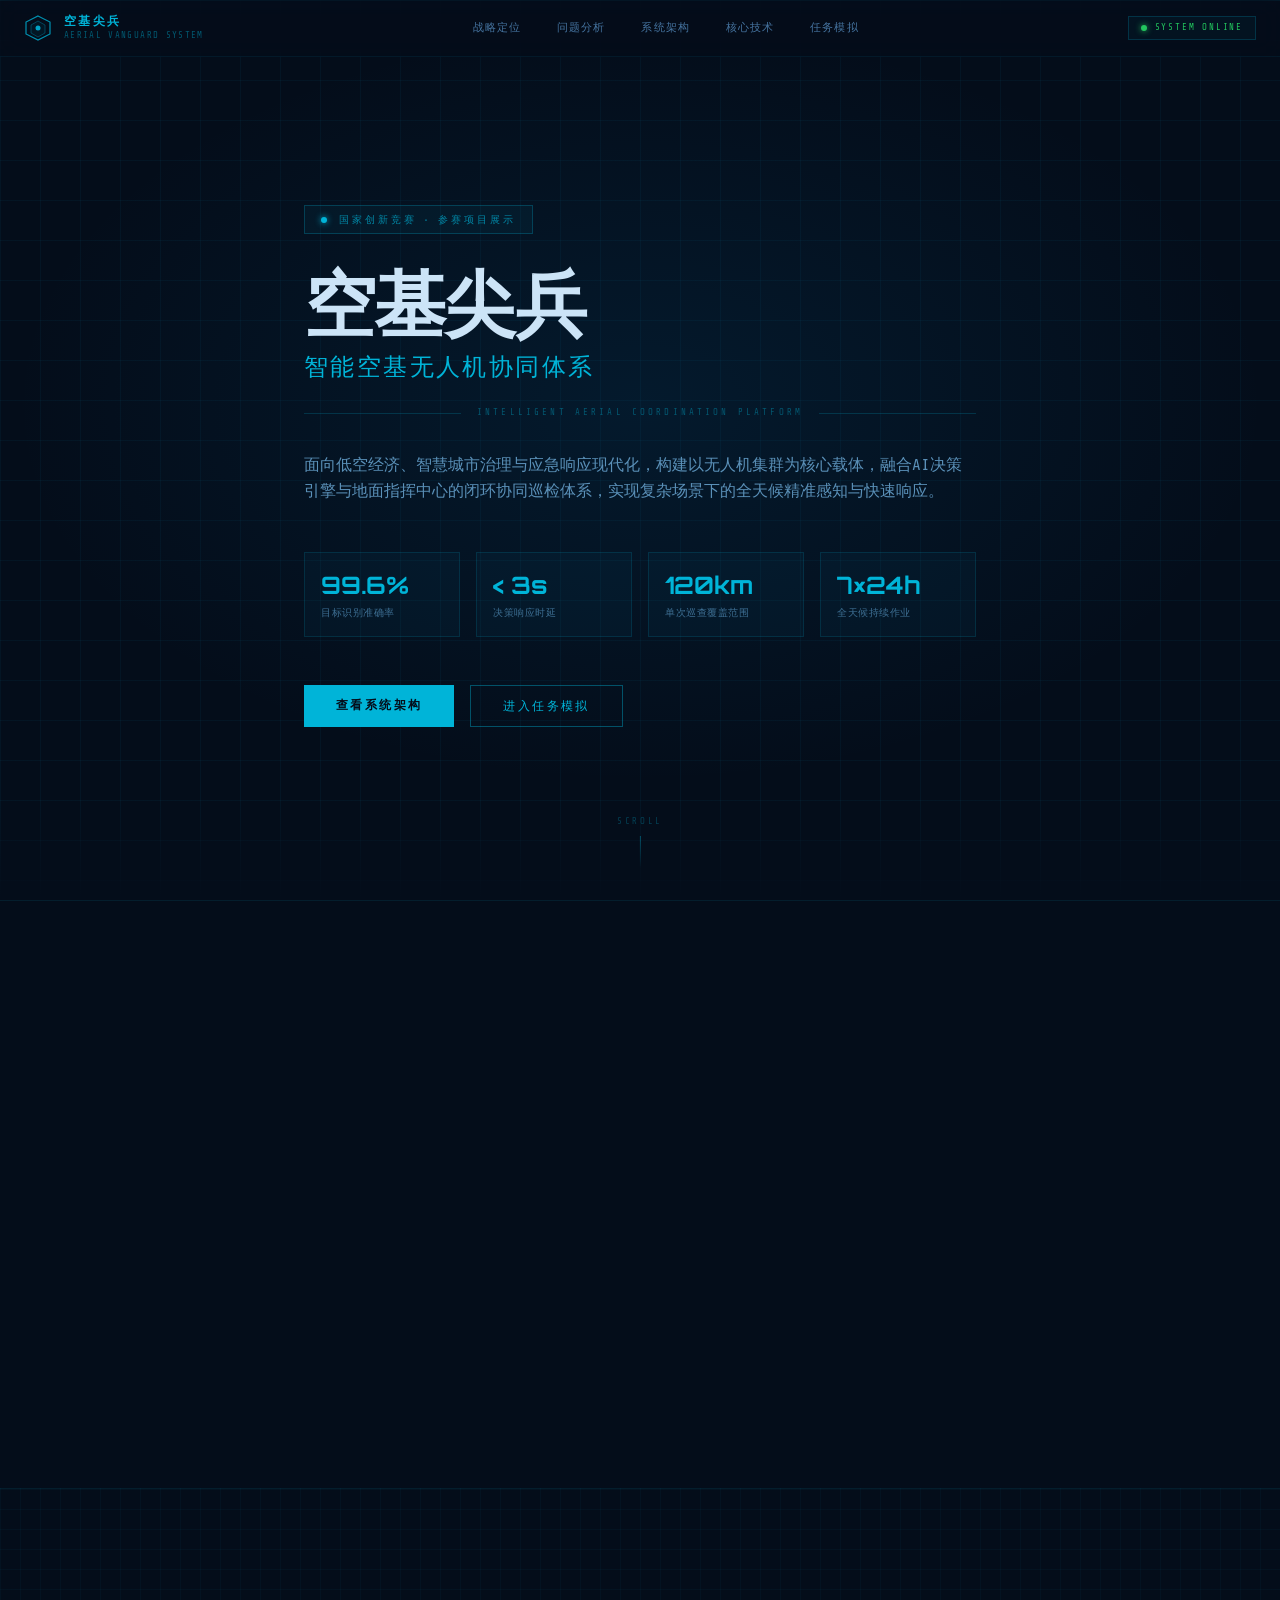
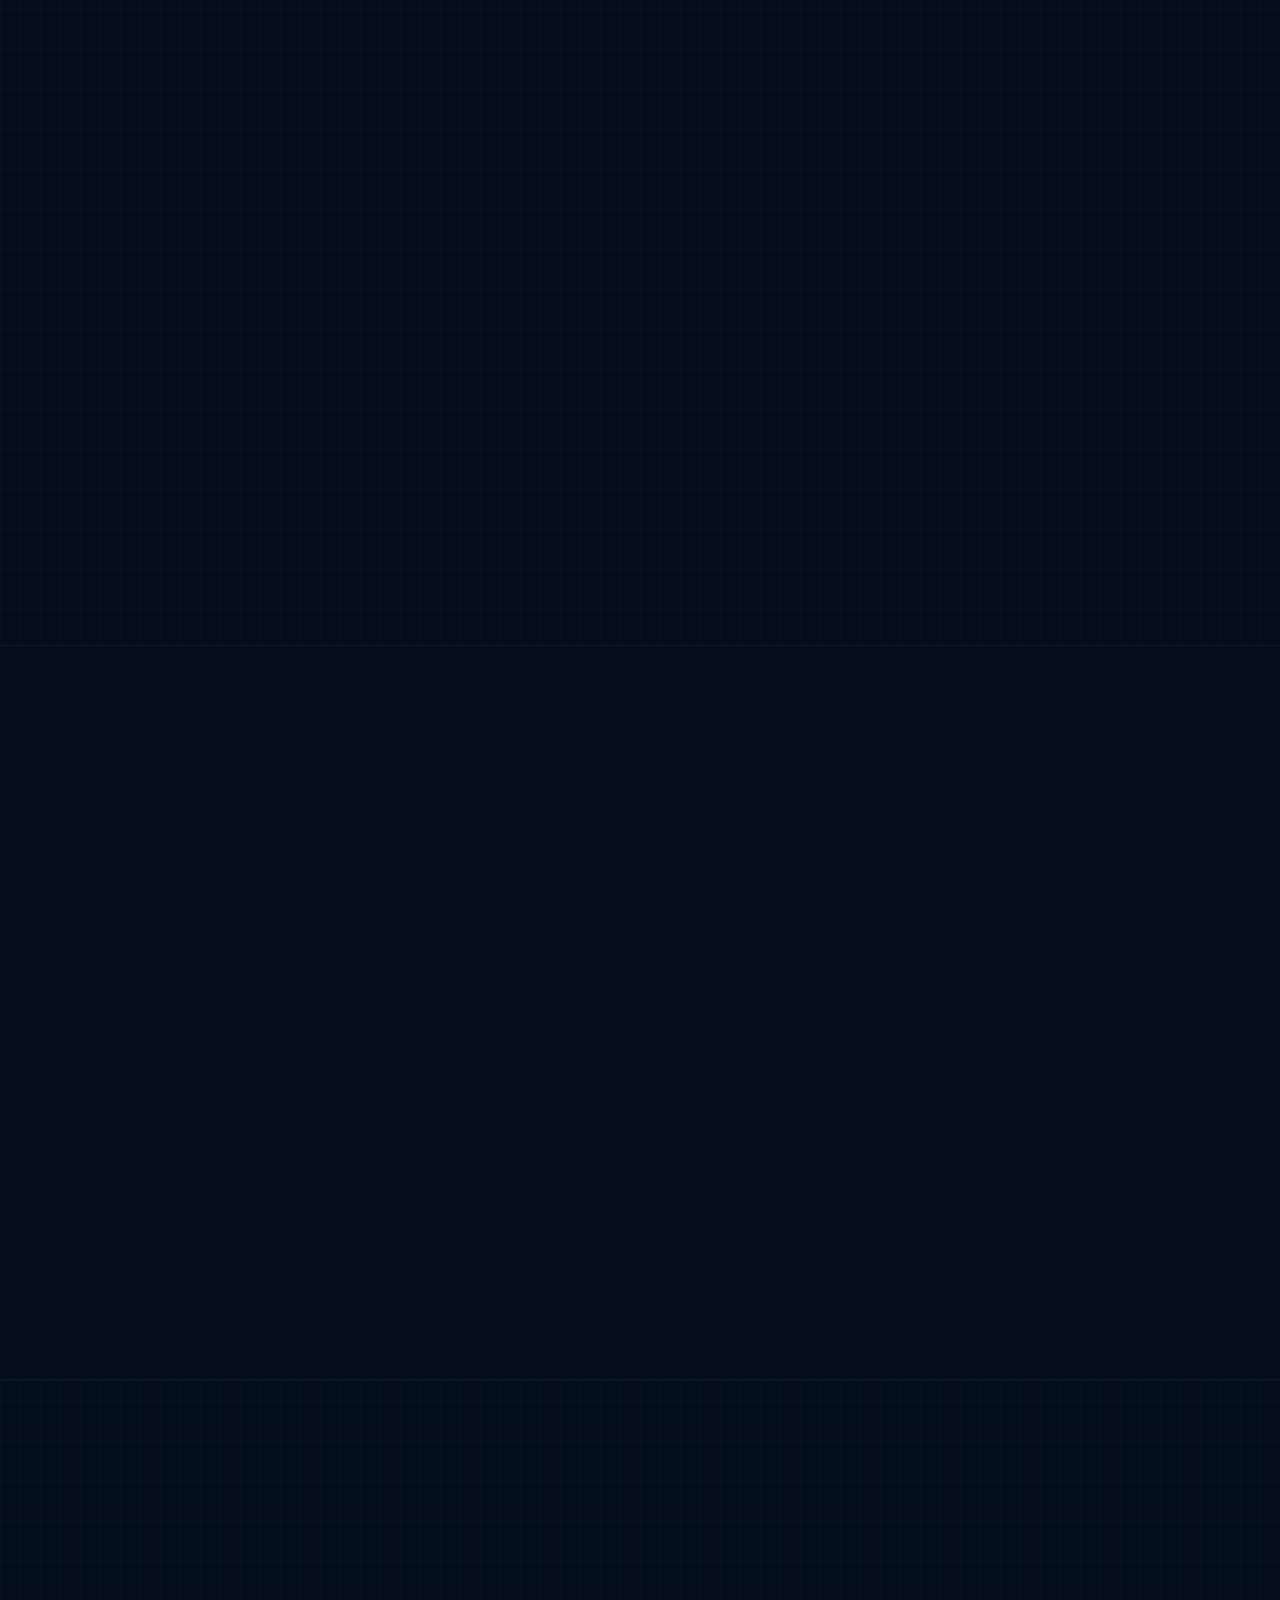
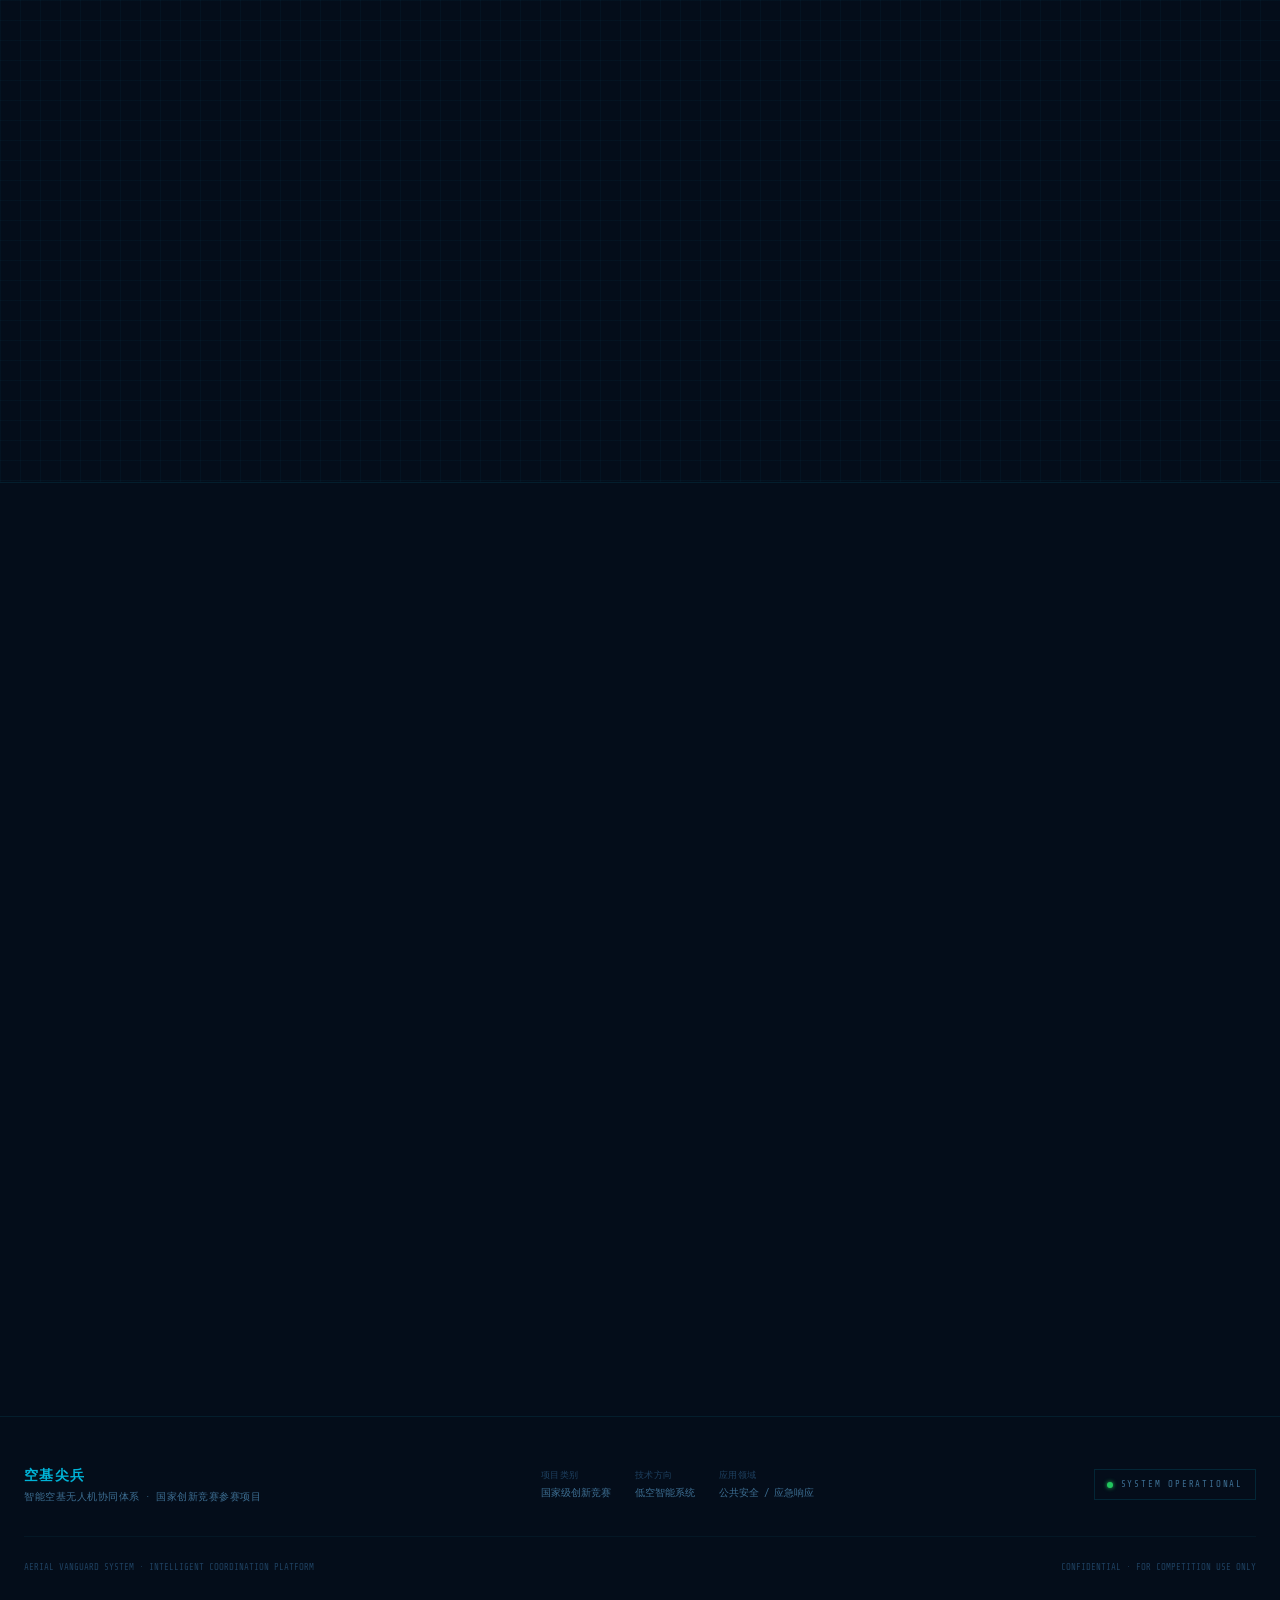
==== index.html @ eea6c203 "Add files via upload" ====
<!DOCTYPE html><!--IQ_5bjH13WEYjulweZJTJ--><html lang="zh"><head><meta charSet="utf-8"/><meta name="viewport" content="width=device-width, initial-scale=1"/><link rel="stylesheet" href="/_next/static/chunks/45abc66a90294a73.css" data-precedence="next"/><link rel="preload" as="script" fetchPriority="low" href="/_next/static/chunks/ef49164d129b2d8d.js"/><script src="/_next/static/chunks/4a99772e6caa2d8a.js" async=""></script><script src="/_next/static/chunks/daa5d9db019b4281.js" async=""></script><script src="/_next/static/chunks/b9cfbaaba1fd82be.js" async=""></script><script src="/_next/static/chunks/turbopack-009c5623effcee96.js" async=""></script><script src="/_next/static/chunks/7dfeab42587bcc0e.js" async=""></script><script src="/_next/static/chunks/ffd1b856f494ce2b.js" async=""></script><script src="/_next/static/chunks/a22b9cebc562aca6.js" async=""></script><link rel="preload" href="https://fonts.googleapis.com/css2?family=Share+Tech+Mono&amp;family=Orbitron:wght@400;600;700;900&amp;display=swap" as="style"/><link rel="preconnect" href="https://fonts.googleapis.com"/><link rel="preconnect" href="https://fonts.gstatic.com" crossorigin="anonymous"/><meta name="theme-color" content="#020c18"/><title>空基尖兵 — 智能空基无人机协同体系</title><meta name="description" content="国家创新竞赛项目 · 智能空基无人机协同体系演示平台 · 低空经济 · 智慧城市 · 应急响应现代化"/><meta name="generator" content="v0.app"/><link href="https://fonts.googleapis.com/css2?family=Share+Tech+Mono&amp;family=Orbitron:wght@400;600;700;900&amp;display=swap" rel="stylesheet"/><script src="/_next/static/chunks/a6dad97d9634a72d.js" noModule=""></script></head><body class="font-mono antialiased"><div hidden=""><!--$--><!--/$--></div><main style="background:#040d1a"><header class="fixed top-0 left-0 right-0 z-50 transition-all duration-300" style="background:rgba(4,13,26,0.75);border-bottom:1px solid rgba(0,180,216,0.08);backdrop-filter:blur(12px)"><div class="max-w-7xl mx-auto px-6 h-14 flex items-center justify-between"><div class="flex items-center gap-3"><svg viewBox="0 0 28 28" fill="none" class="w-7 h-7 flex-shrink-0"><polygon points="14,2 26,8 26,20 14,26 2,20 2,8" stroke="rgba(0,180,216,0.8)" stroke-width="1.2" fill="none"></polygon><polygon points="14,7 21,11 21,19 14,23 7,19 7,11" stroke="rgba(0,180,216,0.4)" stroke-width="0.8" fill="rgba(0,180,216,0.06)"></polygon><circle cx="14" cy="14" r="2.5" fill="rgba(0,180,216,0.9)"></circle></svg><div><div class="text-xs font-bold tracking-[0.2em]" style="font-family:&#x27;Orbitron&#x27;,monospace;color:#00b4d8">空基尖兵</div><div class="text-[9px] tracking-[0.15em]" style="color:rgba(0,180,216,0.45)">AERIAL VANGUARD SYSTEM</div></div></div><nav class="hidden md:flex items-center gap-1"><a href="#strategy" class="px-4 py-1.5 text-[11px] tracking-widest transition-colors duration-200" style="font-family:&#x27;Share Tech Mono&#x27;,monospace;color:rgba(106,172,232,0.65)">战略定位</a><a href="#problem" class="px-4 py-1.5 text-[11px] tracking-widest transition-colors duration-200" style="font-family:&#x27;Share Tech Mono&#x27;,monospace;color:rgba(106,172,232,0.65)">问题分析</a><a href="#architecture" class="px-4 py-1.5 text-[11px] tracking-widest transition-colors duration-200" style="font-family:&#x27;Share Tech Mono&#x27;,monospace;color:rgba(106,172,232,0.65)">系统架构</a><a href="#technology" class="px-4 py-1.5 text-[11px] tracking-widest transition-colors duration-200" style="font-family:&#x27;Share Tech Mono&#x27;,monospace;color:rgba(106,172,232,0.65)">核心技术</a><a href="#simulation" class="px-4 py-1.5 text-[11px] tracking-widest transition-colors duration-200" style="font-family:&#x27;Share Tech Mono&#x27;,monospace;color:rgba(106,172,232,0.65)">任务模拟</a></nav><div class="hidden md:flex items-center gap-2 px-3 py-1" style="border:1px solid rgba(0,180,216,0.2);background:rgba(0,180,216,0.04)"><span class="w-1.5 h-1.5 rounded-full" style="background:#22c55e;box-shadow:0 0 6px #22c55e"></span><span class="text-[9px] tracking-[0.2em]" style="color:#22c55e">SYSTEM ONLINE</span></div></div></header><section class="relative min-h-screen flex flex-col justify-center overflow-hidden" style="background:#040d1a;background-image:linear-gradient(rgba(0,180,216,0.05) 1px,transparent 1px),linear-gradient(90deg,rgba(0,180,216,0.05) 1px,transparent 1px);background-size:40px 40px"><canvas class="absolute inset-0 w-full h-full pointer-events-none"></canvas><div class="absolute inset-0 pointer-events-none" style="background:radial-gradient(ellipse 70% 60% at 50% 45%, rgba(0,119,182,0.12) 0%, transparent 70%)"></div><div class="absolute top-0 left-0 right-0 h-px" style="background:rgba(0,180,216,0.4)"></div><div class="relative z-10 max-w-7xl mx-auto px-6 pt-24 pb-16"><div class="inline-flex items-center gap-3 mb-8 px-4 py-1.5" style="border:1px solid rgba(0,180,216,0.25);background:rgba(0,180,216,0.05)"><span class="w-1.5 h-1.5 rounded-full" style="background:#00b4d8;box-shadow:0 0 6px #00b4d8"></span><span class="text-[10px] tracking-[0.3em]" style="color:rgba(0,180,216,0.7);font-family:&#x27;Orbitron&#x27;,monospace">国家创新竞赛 · 参赛项目展示</span></div><div class="mb-6"><h1 class="text-5xl md:text-7xl font-bold leading-none tracking-tight mb-3" style="font-family:&#x27;Orbitron&#x27;,monospace;color:#cce4f7">空基尖兵</h1><div class="text-xl md:text-2xl tracking-widest font-light" style="color:#00b4d8;font-family:&#x27;Orbitron&#x27;,monospace">智能空基无人机协同体系</div></div><div class="flex items-center gap-4 mb-8"><div class="flex-1 h-px" style="background:rgba(0,180,216,0.2)"></div><span class="text-[9px] tracking-[0.35em]" style="color:rgba(0,180,216,0.4)">INTELLIGENT AERIAL COORDINATION PLATFORM</span><div class="flex-1 h-px" style="background:rgba(0,180,216,0.2)"></div></div><p class="max-w-2xl text-base leading-relaxed mb-12" style="color:#5a90b8">面向低空经济、智慧城市治理与应急响应现代化，构建以无人机集群为核心载体，融合AI决策引擎与地面指挥中心的闭环协同巡检体系，实现复杂场景下的全天候精准感知与快速响应。</p><div class="grid grid-cols-2 md:grid-cols-4 gap-4 mb-12"><div class="p-4" style="border:1px solid rgba(0,180,216,0.15);background:rgba(0,180,216,0.04)"><div class="text-2xl font-bold mb-1" style="font-family:&#x27;Orbitron&#x27;,monospace;color:#00b4d8">99.6%</div><div class="text-[10px] tracking-wider" style="color:#3d6e92">目标识别准确率</div></div><div class="p-4" style="border:1px solid rgba(0,180,216,0.15);background:rgba(0,180,216,0.04)"><div class="text-2xl font-bold mb-1" style="font-family:&#x27;Orbitron&#x27;,monospace;color:#00b4d8">&lt; 3s</div><div class="text-[10px] tracking-wider" style="color:#3d6e92">决策响应时延</div></div><div class="p-4" style="border:1px solid rgba(0,180,216,0.15);background:rgba(0,180,216,0.04)"><div class="text-2xl font-bold mb-1" style="font-family:&#x27;Orbitron&#x27;,monospace;color:#00b4d8">120km</div><div class="text-[10px] tracking-wider" style="color:#3d6e92">单次巡查覆盖范围</div></div><div class="p-4" style="border:1px solid rgba(0,180,216,0.15);background:rgba(0,180,216,0.04)"><div class="text-2xl font-bold mb-1" style="font-family:&#x27;Orbitron&#x27;,monospace;color:#00b4d8">7×24h</div><div class="text-[10px] tracking-wider" style="color:#3d6e92">全天候持续作业</div></div></div><div class="flex flex-wrap gap-4"><a href="#architecture" class="px-8 py-3 text-xs tracking-[0.2em] font-bold transition-all duration-200" style="font-family:&#x27;Orbitron&#x27;,monospace;background:#00b4d8;color:#040d1a">查看系统架构</a><a href="#simulation" class="px-8 py-3 text-xs tracking-[0.2em] transition-all duration-200" style="font-family:&#x27;Orbitron&#x27;,monospace;border:1px solid rgba(0,180,216,0.4);color:#00b4d8">进入任务模拟</a></div></div><div class="absolute bottom-0 left-0 right-0 h-24 pointer-events-none" style="background:linear-gradient(to bottom, transparent, #040d1a)"></div><div class="absolute bottom-8 left-1/2 -translate-x-1/2 flex flex-col items-center gap-2"><div class="text-[9px] tracking-[0.3em]" style="color:rgba(0,180,216,0.3)">SCROLL</div><div class="w-px h-8" style="background:linear-gradient(to bottom, rgba(0,180,216,0.4), transparent)"></div></div></section><section id="strategy" class="py-24" style="background:#040d1a;border-top:1px solid rgba(0,180,216,0.1)"><div class="max-w-7xl mx-auto px-6"><div class="mb-16 transition-all duration-700 opacity-0 translate-y-6"><div class="text-[9px] tracking-[0.4em] mb-3" style="color:rgba(0,180,216,0.5);font-family:&#x27;Orbitron&#x27;,monospace">LAYER 01 · STRATEGIC POSITIONING</div><h2 class="text-3xl font-bold mb-3" style="font-family:&#x27;Orbitron&#x27;,monospace;color:#cce4f7">国家战略需求对齐</h2><p class="text-sm" style="color:#3d6e92">本系统紧扣国家&quot;十四五&quot;数字经济与低空经济发展战略，以四大核心领域为应用支点</p></div><div class="grid grid-cols-1 md:grid-cols-2 lg:grid-cols-4 gap-4"><div class="p-5 transition-all duration-700 opacity-0 translate-y-6" style="transition-delay:0s;border:1px solid rgba(0,180,216,0.15);background:rgba(0,180,216,0.03)"><div class="flex items-center gap-2 mb-4 pb-3" style="border-bottom:1px solid rgba(0,180,216,0.15)"><div class="w-1 h-5 flex-shrink-0" style="background:#00b4d8"></div><span class="text-xs font-bold tracking-wider" style="color:#00b4d8;font-family:&#x27;Orbitron&#x27;,monospace">低空经济</span></div><div class="flex flex-col gap-2"><div class="flex items-center gap-2 py-1.5 px-2" style="background:rgba(0,180,216,0.05);border:1px solid rgba(0,180,216,0.08)"><div class="w-1 h-1 rounded-full flex-shrink-0" style="background:rgba(0,180,216,0.6)"></div><span class="text-[11px]" style="color:#5a90b8">空域精细化管理</span></div><div class="flex items-center gap-2 py-1.5 px-2" style="background:rgba(0,180,216,0.05);border:1px solid rgba(0,180,216,0.08)"><div class="w-1 h-1 rounded-full flex-shrink-0" style="background:rgba(0,180,216,0.6)"></div><span class="text-[11px]" style="color:#5a90b8">低空基础设施巡检</span></div><div class="flex items-center gap-2 py-1.5 px-2" style="background:rgba(0,180,216,0.05);border:1px solid rgba(0,180,216,0.08)"><div class="w-1 h-1 rounded-full flex-shrink-0" style="background:rgba(0,180,216,0.6)"></div><span class="text-[11px]" style="color:#5a90b8">物流通道监控</span></div><div class="flex items-center gap-2 py-1.5 px-2" style="background:rgba(0,180,216,0.05);border:1px solid rgba(0,180,216,0.08)"><div class="w-1 h-1 rounded-full flex-shrink-0" style="background:rgba(0,180,216,0.6)"></div><span class="text-[11px]" style="color:#5a90b8">城市空中交通</span></div></div></div><div class="p-5 transition-all duration-700 opacity-0 translate-y-6" style="transition-delay:0.1s;border:1px solid rgba(0,180,216,0.15);background:rgba(0,180,216,0.03)"><div class="flex items-center gap-2 mb-4 pb-3" style="border-bottom:1px solid rgba(0,180,216,0.15)"><div class="w-1 h-5 flex-shrink-0" style="background:#00b4d8"></div><span class="text-xs font-bold tracking-wider" style="color:#00b4d8;font-family:&#x27;Orbitron&#x27;,monospace">智慧城市治理</span></div><div class="flex flex-col gap-2"><div class="flex items-center gap-2 py-1.5 px-2" style="background:rgba(0,180,216,0.05);border:1px solid rgba(0,180,216,0.08)"><div class="w-1 h-1 rounded-full flex-shrink-0" style="background:rgba(0,180,216,0.6)"></div><span class="text-[11px]" style="color:#5a90b8">城市基础设施监测</span></div><div class="flex items-center gap-2 py-1.5 px-2" style="background:rgba(0,180,216,0.05);border:1px solid rgba(0,180,216,0.08)"><div class="w-1 h-1 rounded-full flex-shrink-0" style="background:rgba(0,180,216,0.6)"></div><span class="text-[11px]" style="color:#5a90b8">违规行为识别</span></div><div class="flex items-center gap-2 py-1.5 px-2" style="background:rgba(0,180,216,0.05);border:1px solid rgba(0,180,216,0.08)"><div class="w-1 h-1 rounded-full flex-shrink-0" style="background:rgba(0,180,216,0.6)"></div><span class="text-[11px]" style="color:#5a90b8">环境污染溯源</span></div><div class="flex items-center gap-2 py-1.5 px-2" style="background:rgba(0,180,216,0.05);border:1px solid rgba(0,180,216,0.08)"><div class="w-1 h-1 rounded-full flex-shrink-0" style="background:rgba(0,180,216,0.6)"></div><span class="text-[11px]" style="color:#5a90b8">交通态势感知</span></div></div></div><div class="p-5 transition-all duration-700 opacity-0 translate-y-6" style="transition-delay:0.2s;border:1px solid rgba(0,180,216,0.15);background:rgba(0,180,216,0.03)"><div class="flex items-center gap-2 mb-4 pb-3" style="border-bottom:1px solid rgba(0,180,216,0.15)"><div class="w-1 h-5 flex-shrink-0" style="background:#00b4d8"></div><span class="text-xs font-bold tracking-wider" style="color:#00b4d8;font-family:&#x27;Orbitron&#x27;,monospace">应急响应现代化</span></div><div class="flex flex-col gap-2"><div class="flex items-center gap-2 py-1.5 px-2" style="background:rgba(0,180,216,0.05);border:1px solid rgba(0,180,216,0.08)"><div class="w-1 h-1 rounded-full flex-shrink-0" style="background:rgba(0,180,216,0.6)"></div><span class="text-[11px]" style="color:#5a90b8">灾情快速评估</span></div><div class="flex items-center gap-2 py-1.5 px-2" style="background:rgba(0,180,216,0.05);border:1px solid rgba(0,180,216,0.08)"><div class="w-1 h-1 rounded-full flex-shrink-0" style="background:rgba(0,180,216,0.6)"></div><span class="text-[11px]" style="color:#5a90b8">搜救目标定位</span></div><div class="flex items-center gap-2 py-1.5 px-2" style="background:rgba(0,180,216,0.05);border:1px solid rgba(0,180,216,0.08)"><div class="w-1 h-1 rounded-full flex-shrink-0" style="background:rgba(0,180,216,0.6)"></div><span class="text-[11px]" style="color:#5a90b8">危险区域探测</span></div><div class="flex items-center gap-2 py-1.5 px-2" style="background:rgba(0,180,216,0.05);border:1px solid rgba(0,180,216,0.08)"><div class="w-1 h-1 rounded-full flex-shrink-0" style="background:rgba(0,180,216,0.6)"></div><span class="text-[11px]" style="color:#5a90b8">现场实时回传</span></div></div></div><div class="p-5 transition-all duration-700 opacity-0 translate-y-6" style="transition-delay:0.30000000000000004s;border:1px solid rgba(0,180,216,0.15);background:rgba(0,180,216,0.03)"><div class="flex items-center gap-2 mb-4 pb-3" style="border-bottom:1px solid rgba(0,180,216,0.15)"><div class="w-1 h-5 flex-shrink-0" style="background:#00b4d8"></div><span class="text-xs font-bold tracking-wider" style="color:#00b4d8;font-family:&#x27;Orbitron&#x27;,monospace">公共安全数字化</span></div><div class="flex flex-col gap-2"><div class="flex items-center gap-2 py-1.5 px-2" style="background:rgba(0,180,216,0.05);border:1px solid rgba(0,180,216,0.08)"><div class="w-1 h-1 rounded-full flex-shrink-0" style="background:rgba(0,180,216,0.6)"></div><span class="text-[11px]" style="color:#5a90b8">大型活动安保</span></div><div class="flex items-center gap-2 py-1.5 px-2" style="background:rgba(0,180,216,0.05);border:1px solid rgba(0,180,216,0.08)"><div class="w-1 h-1 rounded-full flex-shrink-0" style="background:rgba(0,180,216,0.6)"></div><span class="text-[11px]" style="color:#5a90b8">边界防控预警</span></div><div class="flex items-center gap-2 py-1.5 px-2" style="background:rgba(0,180,216,0.05);border:1px solid rgba(0,180,216,0.08)"><div class="w-1 h-1 rounded-full flex-shrink-0" style="background:rgba(0,180,216,0.6)"></div><span class="text-[11px]" style="color:#5a90b8">危化品泄漏监测</span></div><div class="flex items-center gap-2 py-1.5 px-2" style="background:rgba(0,180,216,0.05);border:1px solid rgba(0,180,216,0.08)"><div class="w-1 h-1 rounded-full flex-shrink-0" style="background:rgba(0,180,216,0.6)"></div><span class="text-[11px]" style="color:#5a90b8">群体事件研判</span></div></div></div></div></div></section><section id="problem" class="py-24" style="background:#040d1a;border-top:1px solid rgba(0,180,216,0.1);background-image:linear-gradient(rgba(0,180,216,0.04) 1px,transparent 1px),linear-gradient(90deg,rgba(0,180,216,0.04) 1px,transparent 1px);background-size:20px 20px"><div class="max-w-7xl mx-auto px-6"><div class="mb-16 transition-all duration-700 opacity-0 translate-y-6"><div class="text-[9px] tracking-[0.4em] mb-3" style="color:rgba(0,180,216,0.5);font-family:&#x27;Orbitron&#x27;,monospace">LAYER 01 · PROBLEM ANALYSIS</div><h2 class="text-3xl font-bold mb-3" style="font-family:&#x27;Orbitron&#x27;,monospace;color:#cce4f7">传统体系痛点解析</h2><p class="text-sm" style="color:#3d6e92">现有应急巡检响应链在以下四个维度存在系统性缺陷</p></div><div class="mb-14 p-6 transition-all duration-700 delay-200 opacity-0 translate-y-6" style="border:1px solid rgba(0,180,216,0.12);background:rgba(6,18,31,0.6)"><div class="text-[9px] tracking-[0.3em] mb-5" style="color:rgba(0,180,216,0.4)">传统应急响应链路 · BROKEN CHAIN</div><div class="flex flex-wrap items-center gap-2"><div class="flex items-center gap-2"><div class="relative px-3 py-2 text-[11px]" style="border:1px solid rgba(0,180,216,0.2);background:rgba(0,180,216,0.04);color:#5a90b8">人工巡检</div><span style="color:rgba(0,180,216,0.4)">→</span></div><div class="flex items-center gap-2"><div class="relative px-3 py-2 text-[11px]" style="border:1px solid rgba(0,180,216,0.2);background:rgba(0,180,216,0.04);color:#5a90b8">电话上报</div><span style="color:rgba(0,180,216,0.4)">→</span></div><div class="flex items-center gap-2"><div class="relative px-3 py-2 text-[11px]" style="border:1px solid rgba(239,68,68,0.5);background:rgba(239,68,68,0.06);color:#ef4444"><span class="absolute -top-3 left-1/2 -translate-x-1/2 text-[8px]" style="color:#ef4444">瓶颈</span>领导审批</div><span style="color:rgba(239,68,68,0.6)">→</span></div><div class="flex items-center gap-2"><div class="relative px-3 py-2 text-[11px]" style="border:1px solid rgba(0,180,216,0.2);background:rgba(0,180,216,0.04);color:#5a90b8">调派人员</div><span style="color:rgba(0,180,216,0.4)">→</span></div><div class="flex items-center gap-2"><div class="relative px-3 py-2 text-[11px]" style="border:1px solid rgba(239,68,68,0.5);background:rgba(239,68,68,0.06);color:#ef4444"><span class="absolute -top-3 left-1/2 -translate-x-1/2 text-[8px]" style="color:#ef4444">瓶颈</span>抵达现场</div><span style="color:rgba(239,68,68,0.6)">→</span></div><div class="flex items-center gap-2"><div class="relative px-3 py-2 text-[11px]" style="border:1px solid rgba(0,180,216,0.2);background:rgba(0,180,216,0.04);color:#5a90b8">处置作业</div></div><div class="ml-2 px-3 py-2 text-[10px] tracking-wider" style="border:1px solid rgba(239,68,68,0.4);background:rgba(239,68,68,0.05);color:#ef4444">平均延误 45min+</div></div></div><div class="grid grid-cols-1 md:grid-cols-2 gap-4"><div class="p-5 transition-all duration-700 opacity-0 translate-y-6" style="transition-delay:0.3s;border:1px solid #ef444422;background:rgba(6,18,31,0.8)"><div class="flex items-start justify-between mb-3"><div class="flex items-center gap-3"><span class="text-xs font-bold" style="font-family:&#x27;Orbitron&#x27;,monospace;color:#ef4444;opacity:0.6">01</span><span class="text-xs font-bold" style="color:#cce4f7">传统巡检响应链断裂</span></div><span class="text-[9px] px-2 py-0.5 tracking-wider flex-shrink-0" style="border:1px solid #ef444444;color:#ef4444;background:#ef44440a;font-family:&#x27;Orbitron&#x27;,monospace">响应时延 &gt; 45min</span></div><p class="text-[11px] leading-relaxed" style="color:#3d6e92">人工巡检依赖地面人员，视野受限、信息滞后，遇突发事件无法及时响应，平均处置时延超 45 分钟。</p><div class="mt-4 h-px" style="background:linear-gradient(to right, #ef444444, transparent)"></div></div><div class="p-5 transition-all duration-700 opacity-0 translate-y-6" style="transition-delay:0.4s;border:1px solid #f59e0b22;background:rgba(6,18,31,0.8)"><div class="flex items-start justify-between mb-3"><div class="flex items-center gap-3"><span class="text-xs font-bold" style="font-family:&#x27;Orbitron&#x27;,monospace;color:#f59e0b;opacity:0.6">02</span><span class="text-xs font-bold" style="color:#cce4f7">多源数据孤岛严重</span></div><span class="text-[9px] px-2 py-0.5 tracking-wider flex-shrink-0" style="border:1px solid #f59e0b44;color:#f59e0b;background:#f59e0b0a;font-family:&#x27;Orbitron&#x27;,monospace">数据融合率 &lt; 30%</span></div><p class="text-[11px] leading-relaxed" style="color:#3d6e92">传感器、视频、气象等数据分散存储，缺乏统一融合决策平台，协同指挥效率低下。</p><div class="mt-4 h-px" style="background:linear-gradient(to right, #f59e0b44, transparent)"></div></div><div class="p-5 transition-all duration-700 opacity-0 translate-y-6" style="transition-delay:0.5s;border:1px solid #f59e0b22;background:rgba(6,18,31,0.8)"><div class="flex items-start justify-between mb-3"><div class="flex items-center gap-3"><span class="text-xs font-bold" style="font-family:&#x27;Orbitron&#x27;,monospace;color:#f59e0b;opacity:0.6">03</span><span class="text-xs font-bold" style="color:#cce4f7">复杂环境感知能力不足</span></div><span class="text-[9px] px-2 py-0.5 tracking-wider flex-shrink-0" style="border:1px solid #f59e0b44;color:#f59e0b;background:#f59e0b0a;font-family:&#x27;Orbitron&#x27;,monospace">复杂场景覆盖率 &lt; 40%</span></div><p class="text-[11px] leading-relaxed" style="color:#3d6e92">现有无人机缺乏智能避障与自主决策能力，在夜间、恶劣天气或密集障碍场景中作业安全性差。</p><div class="mt-4 h-px" style="background:linear-gradient(to right, #f59e0b44, transparent)"></div></div><div class="p-5 transition-all duration-700 opacity-0 translate-y-6" style="transition-delay:0.6000000000000001s;border:1px solid #00b4d822;background:rgba(6,18,31,0.8)"><div class="flex items-start justify-between mb-3"><div class="flex items-center gap-3"><span class="text-xs font-bold" style="font-family:&#x27;Orbitron&#x27;,monospace;color:#00b4d8;opacity:0.6">04</span><span class="text-xs font-bold" style="color:#cce4f7">人力成本居高不下</span></div><span class="text-[9px] px-2 py-0.5 tracking-wider flex-shrink-0" style="border:1px solid #00b4d844;color:#00b4d8;background:#00b4d80a;font-family:&#x27;Orbitron&#x27;,monospace">人力占比 &gt; 65%</span></div><p class="text-[11px] leading-relaxed" style="color:#3d6e92">大范围持续巡检需大量一线人员，危险场所作业存在安全风险，人力成本占总运营成本 65% 以上。</p><div class="mt-4 h-px" style="background:linear-gradient(to right, #00b4d844, transparent)"></div></div></div></div></section><section id="architecture" class="py-24" style="background:#040d1a;border-top:1px solid rgba(0,180,216,0.1)"><div class="max-w-7xl mx-auto px-6"><div class="mb-16 transition-all duration-700 opacity-0 translate-y-6"><div class="text-[9px] tracking-[0.4em] mb-3" style="color:rgba(0,180,216,0.5);font-family:&#x27;Orbitron&#x27;,monospace">LAYER 01 · CORE SYSTEM ARCHITECTURE</div><h2 class="text-3xl font-bold mb-3" style="font-family:&#x27;Orbitron&#x27;,monospace;color:#cce4f7">全系统架构图</h2><p class="text-sm" style="color:#3d6e92">六层闭环体系架构——从前端空基感知到后端决策执行，形成自主运转的智能闭环</p></div><div class="p-8 mb-8 relative transition-all duration-700 delay-200 opacity-0 translate-y-6" style="border:1px solid rgba(0,180,216,0.15);background:rgba(6,18,31,0.8)"><div class="absolute w-4 h-4 top-0 left-0 border-t border-l" style="border-color:rgba(0,180,216,0.5)"></div><div class="absolute w-4 h-4 top-0 right-0 border-t border-r" style="border-color:rgba(0,180,216,0.5)"></div><div class="absolute w-4 h-4 bottom-0 left-0 border-b border-l" style="border-color:rgba(0,180,216,0.5)"></div><div class="absolute w-4 h-4 bottom-0 right-0 border-b border-r" style="border-color:rgba(0,180,216,0.5)"></div><div class="text-[9px] tracking-[0.35em] mb-8 text-center" style="color:rgba(0,180,216,0.35)">CLOSED-LOOP INTELLIGENT COORDINATION SYSTEM</div><div class="flex flex-wrap items-stretch justify-center gap-0"><div class="flex items-center"><div class="flex flex-col items-center cursor-pointer transition-all duration-300" style="width:130px;padding:16px 12px;border:1px solid #00b4d822;background:rgba(0,0,0,0.2);box-shadow:none;transform:none"><div class="text-xs font-bold text-center mb-1" style="color:#cce4f7;font-family:&#x27;Orbitron&#x27;,monospace">空基平台</div><div class="text-[8px] text-center tracking-wider" style="color:rgba(0,180,216,0.4)">Airborne Platform</div></div><div class="flex flex-col items-center" style="width:32px;flex-shrink:0"><div class="w-full h-px" style="background:rgba(0,180,216,0.25)"></div><div class="text-[10px]" style="color:rgba(0,180,216,0.5);margin-top:-6px">▶</div></div></div><div class="flex items-center"><div class="flex flex-col items-center cursor-pointer transition-all duration-300" style="width:130px;padding:16px 12px;border:1px solid #0077b622;background:rgba(0,0,0,0.2);box-shadow:none;transform:none"><div class="text-xs font-bold text-center mb-1" style="color:#cce4f7;font-family:&#x27;Orbitron&#x27;,monospace">感知层</div><div class="text-[8px] text-center tracking-wider" style="color:rgba(0,180,216,0.4)">Sensing Layer</div></div><div class="flex flex-col items-center" style="width:32px;flex-shrink:0"><div class="w-full h-px" style="background:rgba(0,180,216,0.25)"></div><div class="text-[10px]" style="color:rgba(0,180,216,0.5);margin-top:-6px">▶</div></div></div><div class="flex items-center"><div class="flex flex-col items-center cursor-pointer transition-all duration-300" style="width:130px;padding:16px 12px;border:1px solid #48cae422;background:rgba(0,0,0,0.2);box-shadow:none;transform:none"><div class="text-xs font-bold text-center mb-1" style="color:#cce4f7;font-family:&#x27;Orbitron&#x27;,monospace">数据传输</div><div class="text-[8px] text-center tracking-wider" style="color:rgba(0,180,216,0.4)">Data Transmission</div></div><div class="flex flex-col items-center" style="width:32px;flex-shrink:0"><div class="w-full h-px" style="background:rgba(0,180,216,0.25)"></div><div class="text-[10px]" style="color:rgba(0,180,216,0.5);margin-top:-6px">▶</div></div></div><div class="flex items-center"><div class="flex flex-col items-center cursor-pointer transition-all duration-300" style="width:130px;padding:16px 12px;border:1px solid #00b4d822;background:#00b4d806;box-shadow:none;transform:none"><div class="text-xs font-bold text-center mb-1" style="color:#cce4f7;font-family:&#x27;Orbitron&#x27;,monospace">AI决策引擎</div><div class="text-[8px] text-center tracking-wider" style="color:rgba(0,180,216,0.4)">AI Decision Engine</div><div class="mt-2 px-2 py-0.5 text-[7px] tracking-wider" style="border:1px solid rgba(0,180,216,0.4);color:#00b4d8;background:rgba(0,180,216,0.06)">CORE</div></div><div class="flex flex-col items-center" style="width:32px;flex-shrink:0"><div class="w-full h-px" style="background:rgba(0,180,216,0.25)"></div><div class="text-[10px]" style="color:rgba(0,180,216,0.5);margin-top:-6px">▶</div></div></div><div class="flex items-center"><div class="flex flex-col items-center cursor-pointer transition-all duration-300" style="width:130px;padding:16px 12px;border:1px solid #0077b622;background:rgba(0,0,0,0.2);box-shadow:none;transform:none"><div class="text-xs font-bold text-center mb-1" style="color:#cce4f7;font-family:&#x27;Orbitron&#x27;,monospace">地面指挥中心</div><div class="text-[8px] text-center tracking-wider" style="color:rgba(0,180,216,0.4)">Ground Command</div></div><div class="flex flex-col items-center" style="width:32px;flex-shrink:0"><div class="w-full h-px" style="background:rgba(0,180,216,0.25)"></div><div class="text-[10px]" style="color:rgba(0,180,216,0.5);margin-top:-6px">▶</div></div></div><div class="flex items-center"><div class="flex flex-col items-center cursor-pointer transition-all duration-300" style="width:130px;padding:16px 12px;border:1px solid #22c55e22;background:rgba(0,0,0,0.2);box-shadow:none;transform:none"><div class="text-xs font-bold text-center mb-1" style="color:#cce4f7;font-family:&#x27;Orbitron&#x27;,monospace">反馈执行</div><div class="text-[8px] text-center tracking-wider" style="color:rgba(0,180,216,0.4)">Feedback Execution</div></div></div></div><div class="mt-8 flex justify-center"><div class="flex items-center gap-6 px-6 py-3 text-[10px]" style="border:1px solid rgba(34,197,94,0.2);background:rgba(34,197,94,0.04);color:rgba(34,197,94,0.7)"><span class="text-[8px] tracking-[0.3em]">CLOSED-LOOP FEEDBACK</span><div class="h-px" style="background:linear-gradient(to right,rgba(34,197,94,0.4),rgba(0,180,216,0.4));width:80px"></div><span class="text-[8px] tracking-[0.3em]">闭环自优化迭代</span></div></div></div><div class="grid grid-cols-2 md:grid-cols-3 lg:grid-cols-6 gap-3"><div class="p-3 transition-all duration-700 opacity-0 translate-y-6" style="transition-delay:0.4s;border:1px solid #00b4d818;background:rgba(6,18,31,0.5)"><div class="text-[9px] font-bold mb-2" style="color:#00b4d8;font-family:&#x27;Orbitron&#x27;,monospace">空基平台</div><p class="text-[10px] leading-relaxed" style="color:#3d6e92">多旋翼/固定翼集群，集成多光谱/热成像传感器阵列</p></div><div class="p-3 transition-all duration-700 opacity-0 translate-y-6" style="transition-delay:0.48000000000000004s;border:1px solid #0077b618;background:rgba(6,18,31,0.5)"><div class="text-[9px] font-bold mb-2" style="color:#0077b6;font-family:&#x27;Orbitron&#x27;,monospace">感知层</div><p class="text-[10px] leading-relaxed" style="color:#3d6e92">可见光、红外、气体检测、LiDAR多源融合感知</p></div><div class="p-3 transition-all duration-700 opacity-0 translate-y-6" style="transition-delay:0.56s;border:1px solid #48cae418;background:rgba(6,18,31,0.5)"><div class="text-[9px] font-bold mb-2" style="color:#48cae4;font-family:&#x27;Orbitron&#x27;,monospace">数据传输</div><p class="text-[10px] leading-relaxed" style="color:#3d6e92">5G/专网加密链路，支持1080P实时视频双工传输</p></div><div class="p-3 transition-all duration-700 opacity-0 translate-y-6" style="transition-delay:0.64s;border:1px solid #00b4d818;background:rgba(6,18,31,0.5)"><div class="text-[9px] font-bold mb-2" style="color:#00b4d8;font-family:&#x27;Orbitron&#x27;,monospace">AI决策引擎</div><p class="text-[10px] leading-relaxed" style="color:#3d6e92">边缘推理+云端协同，目标检测/行为识别/风险评估</p></div><div class="p-3 transition-all duration-700 opacity-0 translate-y-6" style="transition-delay:0.72s;border:1px solid #0077b618;background:rgba(6,18,31,0.5)"><div class="text-[9px] font-bold mb-2" style="color:#0077b6;font-family:&#x27;Orbitron&#x27;,monospace">地面指挥中心</div><p class="text-[10px] leading-relaxed" style="color:#3d6e92">态势感知大屏、任务调度、跨部门协同指挥</p></div><div class="p-3 transition-all duration-700 opacity-0 translate-y-6" style="transition-delay:0.8s;border:1px solid #22c55e18;background:rgba(6,18,31,0.5)"><div class="text-[9px] font-bold mb-2" style="color:#22c55e;font-family:&#x27;Orbitron&#x27;,monospace">反馈执行</div><p class="text-[10px] leading-relaxed" style="color:#3d6e92">指令下发、任务核验、处置结果闭环上报</p></div></div></div></section><section id="technology" class="py-24" style="background:#040d1a;border-top:1px solid rgba(0,180,216,0.1);background-image:linear-gradient(rgba(0,180,216,0.04) 1px,transparent 1px),linear-gradient(90deg,rgba(0,180,216,0.04) 1px,transparent 1px);background-size:20px 20px"><div class="max-w-7xl mx-auto px-6"><div class="mb-16 transition-all duration-700 opacity-0 translate-y-6"><div class="text-[9px] tracking-[0.4em] mb-3" style="color:rgba(0,180,216,0.5);font-family:&#x27;Orbitron&#x27;,monospace">LAYER 01 · CORE TECHNOLOGIES</div><h2 class="text-3xl font-bold mb-3" style="font-family:&#x27;Orbitron&#x27;,monospace;color:#cce4f7">核心技术模块</h2><p class="text-sm" style="color:#3d6e92">五大核心技术体系，每一模块均完整呈现：原理 → 功能 → 实测产出</p></div><div class="flex flex-wrap gap-1 mb-6 transition-all duration-700 delay-100 opacity-0" style="border-bottom:1px solid rgba(0,180,216,0.12)"><button class="flex items-center gap-2 px-4 py-2.5 text-[10px] tracking-wider transition-all duration-200" style="font-family:&#x27;Orbitron&#x27;,monospace;color:#00b4d8;background:#00b4d80d;border-bottom:2px solid #00b4d8;margin-bottom:-1px"><span class="text-[8px]" style="color:#00b4d8;opacity:0.7">T-01</span>自主飞行控制</button><button class="flex items-center gap-2 px-4 py-2.5 text-[10px] tracking-wider transition-all duration-200" style="font-family:&#x27;Orbitron&#x27;,monospace;color:#3d6e92;background:transparent;border-bottom:2px solid transparent;margin-bottom:-1px"><span class="text-[8px]" style="color:#3d6e92;opacity:0.7">T-02</span>AI视觉识别</button><button class="flex items-center gap-2 px-4 py-2.5 text-[10px] tracking-wider transition-all duration-200" style="font-family:&#x27;Orbitron&#x27;,monospace;color:#3d6e92;background:transparent;border-bottom:2px solid transparent;margin-bottom:-1px"><span class="text-[8px]" style="color:#3d6e92;opacity:0.7">T-03</span>智能路径规划</button><button class="flex items-center gap-2 px-4 py-2.5 text-[10px] tracking-wider transition-all duration-200" style="font-family:&#x27;Orbitron&#x27;,monospace;color:#3d6e92;background:transparent;border-bottom:2px solid transparent;margin-bottom:-1px"><span class="text-[8px]" style="color:#3d6e92;opacity:0.7">T-04</span>实时通信系统</button><button class="flex items-center gap-2 px-4 py-2.5 text-[10px] tracking-wider transition-all duration-200" style="font-family:&#x27;Orbitron&#x27;,monospace;color:#3d6e92;background:transparent;border-bottom:2px solid transparent;margin-bottom:-1px"><span class="text-[8px]" style="color:#3d6e92;opacity:0.7">T-05</span>模块化载荷集成</button></div><div class="grid grid-cols-1 lg:grid-cols-3 gap-4 mb-8 transition-all duration-700 delay-200 opacity-0"><div class="p-5" style="border:1px solid #00b4d822;background:rgba(6,18,31,0.8)"><div class="flex items-center gap-2 mb-4"><div class="w-px h-4" style="background:#00b4d8"></div><span class="text-[9px] tracking-[0.3em]" style="color:#00b4d8;font-family:&#x27;Orbitron&#x27;,monospace">PRINCIPLE · 原理</span></div><p class="text-[12px] leading-relaxed" style="color:#5a90b8">基于状态机 + 强化学习的双模态控制律，融合IMU/GPS/视觉里程计实现厘米级定位</p></div><div class="p-5" style="border:1px solid #00b4d822;background:rgba(6,18,31,0.8)"><div class="flex items-center gap-2 mb-4"><div class="w-px h-4" style="background:#00b4d8"></div><span class="text-[9px] tracking-[0.3em]" style="color:#00b4d8;font-family:&#x27;Orbitron&#x27;,monospace">FUNCTION · 功能</span></div><div class="flex flex-col gap-2"><div class="flex items-center gap-2"><div class="w-1 h-1 rounded-full flex-shrink-0" style="background:#00b4d8"></div><span class="text-[11px]" style="color:#5a90b8">自主起降</span></div><div class="flex items-center gap-2"><div class="w-1 h-1 rounded-full flex-shrink-0" style="background:#00b4d8"></div><span class="text-[11px]" style="color:#5a90b8">动态避障</span></div><div class="flex items-center gap-2"><div class="w-1 h-1 rounded-full flex-shrink-0" style="background:#00b4d8"></div><span class="text-[11px]" style="color:#5a90b8">编队协同</span></div><div class="flex items-center gap-2"><div class="w-1 h-1 rounded-full flex-shrink-0" style="background:#00b4d8"></div><span class="text-[11px]" style="color:#5a90b8">断链返航</span></div></div></div><div class="p-5" style="border:1px solid #00b4d822;background:rgba(6,18,31,0.8)"><div class="flex items-center gap-2 mb-4"><div class="w-px h-4" style="background:#00b4d8"></div><span class="text-[9px] tracking-[0.3em]" style="color:#00b4d8;font-family:&#x27;Orbitron&#x27;,monospace">OUTPUT · 产出</span></div><p class="text-[12px] leading-relaxed" style="color:#5a90b8">单机误差 &lt; 10cm，集群编队间距精度 ± 0.5m</p><div class="mt-5 flex flex-col gap-3"><div><div class="flex justify-between items-center mb-1.5"><span class="text-[10px]" style="color:#3d6e92">定位精度</span><span class="text-[10px] font-bold" style="color:#00b4d8;font-family:&#x27;Orbitron&#x27;,monospace">96<span class="text-[8px] ml-0.5" style="color:rgba(0,180,216,0.5)">cm级</span></span></div><div class="h-1 w-full" style="background:rgba(0,0,0,0.4)"><div class="h-full transition-all duration-1000 ease-out" style="width:0%;background:#00b4d8"></div></div></div><div><div class="flex justify-between items-center mb-1.5"><span class="text-[10px]" style="color:#3d6e92">避障成功率</span><span class="text-[10px] font-bold" style="color:#00b4d8;font-family:&#x27;Orbitron&#x27;,monospace">99<span class="text-[8px] ml-0.5" style="color:rgba(0,180,216,0.5)">%</span></span></div><div class="h-1 w-full" style="background:rgba(0,0,0,0.4)"><div class="h-full transition-all duration-1000 ease-out" style="width:0%;background:#00b4d8"></div></div></div></div></div></div><div class="grid grid-cols-1 md:grid-cols-5 gap-3"><button class="text-left p-4 transition-all duration-200 opacity-0" style="transition-delay:0.3s;border:1px solid #00b4d850;background:#00b4d808"><div class="text-[8px] mb-1 tracking-wider" style="color:#00b4d870;font-family:&#x27;Orbitron&#x27;,monospace">T-01</div><div class="text-[11px] font-bold mb-1" style="color:#00b4d8">自主飞行控制</div><div class="text-[9px]" style="color:#3d6e92">Autonomous Flight Control</div></button><button class="text-left p-4 transition-all duration-200 opacity-0" style="transition-delay:0.38s;border:1px solid #0077b618;background:rgba(6,18,31,0.5)"><div class="text-[8px] mb-1 tracking-wider" style="color:#0077b670;font-family:&#x27;Orbitron&#x27;,monospace">T-02</div><div class="text-[11px] font-bold mb-1" style="color:#cce4f7">AI视觉识别</div><div class="text-[9px]" style="color:#3d6e92">AI Visual Recognition</div></button><button class="text-left p-4 transition-all duration-200 opacity-0" style="transition-delay:0.45999999999999996s;border:1px solid #48cae418;background:rgba(6,18,31,0.5)"><div class="text-[8px] mb-1 tracking-wider" style="color:#48cae470;font-family:&#x27;Orbitron&#x27;,monospace">T-03</div><div class="text-[11px] font-bold mb-1" style="color:#cce4f7">智能路径规划</div><div class="text-[9px]" style="color:#3d6e92">Intelligent Route Planning</div></button><button class="text-left p-4 transition-all duration-200 opacity-0" style="transition-delay:0.54s;border:1px solid #0077b618;background:rgba(6,18,31,0.5)"><div class="text-[8px] mb-1 tracking-wider" style="color:#0077b670;font-family:&#x27;Orbitron&#x27;,monospace">T-04</div><div class="text-[11px] font-bold mb-1" style="color:#cce4f7">实时通信系统</div><div class="text-[9px]" style="color:#3d6e92">Real-Time Communication</div></button><button class="text-left p-4 transition-all duration-200 opacity-0" style="transition-delay:0.62s;border:1px solid #00b4d818;background:rgba(6,18,31,0.5)"><div class="text-[8px] mb-1 tracking-wider" style="color:#00b4d870;font-family:&#x27;Orbitron&#x27;,monospace">T-05</div><div class="text-[11px] font-bold mb-1" style="color:#cce4f7">模块化载荷集成</div><div class="text-[9px]" style="color:#3d6e92">Modular Payload Integration</div></button></div></div></section><section id="simulation" class="py-24" style="background:#040d1a;border-top:1px solid rgba(0,180,216,0.1)"><div class="max-w-7xl mx-auto px-6"><div class="mb-16 transition-all duration-700 opacity-0 translate-y-6"><div class="text-[9px] tracking-[0.4em] mb-3" style="color:rgba(0,180,216,0.5);font-family:&#x27;Orbitron&#x27;,monospace">LAYER 02 · INTERACTIVE MISSION SIMULATION</div><h2 class="text-3xl font-bold mb-3" style="font-family:&#x27;Orbitron&#x27;,monospace;color:#cce4f7">任务模拟演示系统</h2><p class="text-sm" style="color:#3d6e92">选择作战场景，点击启动模拟，实时呈现无人机系统完整任务执行链路</p></div><div class="grid grid-cols-2 md:grid-cols-4 gap-3 mb-8 transition-all duration-700 delay-100 opacity-0"><button class="p-4 text-left transition-all duration-200" style="border:1px solid #ef444460;background:#ef44440c;cursor:pointer;opacity:1"><div class="text-xs font-bold mb-1" style="font-family:&#x27;Orbitron&#x27;,monospace;color:#ef4444">灾情救援</div><div class="text-[9px] tracking-wider" style="color:#ef444499">DISASTER RESCUE</div><div class="mt-2 h-px" style="background:#ef4444"></div></button><button class="p-4 text-left transition-all duration-200" style="border:1px solid #00b4d820;background:rgba(6,18,31,0.6);cursor:pointer;opacity:1"><div class="text-xs font-bold mb-1" style="font-family:&#x27;Orbitron&#x27;,monospace;color:#cce4f7">城市巡检</div><div class="text-[9px] tracking-wider" style="color:#3d6e92">URBAN PATROL</div></button><button class="p-4 text-left transition-all duration-200" style="border:1px solid #f59e0b20;background:rgba(6,18,31,0.6);cursor:pointer;opacity:1"><div class="text-xs font-bold mb-1" style="font-family:&#x27;Orbitron&#x27;,monospace;color:#cce4f7">火灾监控</div><div class="text-[9px] tracking-wider" style="color:#3d6e92">FIRE MONITORING</div></button><button class="p-4 text-left transition-all duration-200" style="border:1px solid #a855f720;background:rgba(6,18,31,0.6);cursor:pointer;opacity:1"><div class="text-xs font-bold mb-1" style="font-family:&#x27;Orbitron&#x27;,monospace;color:#cce4f7">安保防控</div><div class="text-[9px] tracking-wider" style="color:#3d6e92">SECURITY CONTROL</div></button></div><div class="grid grid-cols-1 lg:grid-cols-2 gap-4 transition-all duration-700 delay-200 opacity-0"><div class="p-5" style="border:1px solid #ef444420;background:rgba(6,18,31,0.85)"><div class="flex items-center justify-between mb-5"><div><div class="text-[9px] tracking-[0.3em] mb-1" style="color:#ef444470;font-family:&#x27;Orbitron&#x27;,monospace">MISSION FLOW</div><div class="text-sm font-bold" style="color:#cce4f7;font-family:&#x27;Orbitron&#x27;,monospace">灾情救援<!-- --> · 任务链路</div></div><button class="px-5 py-2 text-[10px] font-bold tracking-wider transition-all duration-200" style="font-family:&#x27;Orbitron&#x27;,monospace;background:#ef4444;color:#040d1a;border:1px solid #ef4444;cursor:pointer;opacity:1">启动模拟</button></div><div class="flex flex-col gap-2"><div class="flex gap-3 p-3 transition-all duration-500" style="border:1px solid rgba(0,180,216,0.08);background:transparent;box-shadow:none"><div class="flex-shrink-0 w-6 h-6 flex items-center justify-center text-[9px] font-bold mt-0.5" style="font-family:&#x27;Orbitron&#x27;,monospace;border:1px solid rgba(0,180,216,0.2);color:#3d6e92;background:transparent">1</div><div class="flex-1 min-w-0"><div class="text-[11px] font-bold mb-0.5" style="color:#3d6e92">无人机起飞</div><div class="text-[10px] leading-relaxed" style="color:#1e4060">集群编队完成自检，快速起飞进入任务区域，建立空中观测网格</div></div></div><div class="flex gap-3 p-3 transition-all duration-500" style="border:1px solid rgba(0,180,216,0.08);background:transparent;box-shadow:none"><div class="flex-shrink-0 w-6 h-6 flex items-center justify-center text-[9px] font-bold mt-0.5" style="font-family:&#x27;Orbitron&#x27;,monospace;border:1px solid rgba(0,180,216,0.2);color:#3d6e92;background:transparent">2</div><div class="flex-1 min-w-0"><div class="text-[11px] font-bold mb-0.5" style="color:#3d6e92">目标侦测</div><div class="text-[10px] leading-relaxed" style="color:#1e4060">AI视觉系统扫描受灾区域，红外热成像识别被困人员体征</div></div></div><div class="flex gap-3 p-3 transition-all duration-500" style="border:1px solid rgba(0,180,216,0.08);background:transparent;box-shadow:none"><div class="flex-shrink-0 w-6 h-6 flex items-center justify-center text-[9px] font-bold mt-0.5" style="font-family:&#x27;Orbitron&#x27;,monospace;border:1px solid rgba(0,180,216,0.2);color:#3d6e92;background:transparent">3</div><div class="flex-1 min-w-0"><div class="text-[11px] font-bold mb-0.5" style="color:#3d6e92">AI风险评估</div><div class="text-[10px] leading-relaxed" style="color:#1e4060">实时分析建筑结构稳定性、道路通达性、次生灾害风险指数</div></div></div><div class="flex gap-3 p-3 transition-all duration-500" style="border:1px solid rgba(0,180,216,0.08);background:transparent;box-shadow:none"><div class="flex-shrink-0 w-6 h-6 flex items-center justify-center text-[9px] font-bold mt-0.5" style="font-family:&#x27;Orbitron&#x27;,monospace;border:1px solid rgba(0,180,216,0.2);color:#3d6e92;background:transparent">4</div><div class="flex-1 min-w-0"><div class="text-[11px] font-bold mb-0.5" style="color:#3d6e92">指挥决策</div><div class="text-[10px] leading-relaxed" style="color:#1e4060">地面指挥中心下达救援指令，协调救援资源最优分配</div></div></div><div class="flex gap-3 p-3 transition-all duration-500" style="border:1px solid rgba(0,180,216,0.08);background:transparent;box-shadow:none"><div class="flex-shrink-0 w-6 h-6 flex items-center justify-center text-[9px] font-bold mt-0.5" style="font-family:&#x27;Orbitron&#x27;,monospace;border:1px solid rgba(0,180,216,0.2);color:#3d6e92;background:transparent">5</div><div class="flex-1 min-w-0"><div class="text-[11px] font-bold mb-0.5" style="color:#3d6e92">任务完成</div><div class="text-[10px] leading-relaxed" style="color:#1e4060">被困人员全部转移，灾情数据上报完毕，无人机返航</div></div></div></div><div class="mt-4"><div class="flex justify-between items-center mb-1.5"><span class="text-[9px]" style="color:#3d6e92">任务进度</span><span class="text-[9px] font-bold" style="color:#ef4444;font-family:&#x27;Orbitron&#x27;,monospace">0<!-- -->%</span></div><div class="h-1" style="background:rgba(0,0,0,0.4)"><div class="h-full transition-all duration-700 ease-out" style="width:0%;background:#ef4444;box-shadow:0 0 8px #ef444480"></div></div></div></div><div class="flex flex-col gap-4"><div class="p-5" style="border:1px solid rgba(0,180,216,0.15);background:rgba(6,18,31,0.85)"><div class="text-[9px] tracking-[0.3em] mb-4" style="color:rgba(0,180,216,0.5);font-family:&#x27;Orbitron&#x27;,monospace">LIVE DATA READOUT · 实时数据面板</div><div class="grid grid-cols-2 gap-3"><div class="p-3" style="border:1px solid rgba(0,180,216,0.08);background:rgba(0,0,0,0.2)"><div class="text-[9px] mb-1" style="color:#3d6e92">系统状态</div><div class="text-[11px] font-bold" style="color:#3d6e92;font-family:&#x27;Orbitron&#x27;,monospace">STANDBY</div></div><div class="p-3" style="border:1px solid rgba(0,180,216,0.08);background:rgba(0,0,0,0.2)"><div class="text-[9px] mb-1" style="color:#3d6e92">当前步骤</div><div class="text-[11px] font-bold" style="color:#cce4f7;font-family:&#x27;Orbitron&#x27;,monospace"> -- / 5</div></div><div class="p-3" style="border:1px solid rgba(0,180,216,0.08);background:rgba(0,0,0,0.2)"><div class="text-[9px] mb-1" style="color:#3d6e92">作战场景</div><div class="text-[11px] font-bold" style="color:#ef4444;font-family:&#x27;Orbitron&#x27;,monospace">灾情救援</div></div><div class="p-3" style="border:1px solid rgba(0,180,216,0.08);background:rgba(0,0,0,0.2)"><div class="text-[9px] mb-1" style="color:#3d6e92">AI置信度</div><div class="text-[11px] font-bold" style="color:#00b4d8;font-family:&#x27;Orbitron&#x27;,monospace">--</div></div></div></div><div class="flex-1 p-5" style="border:1px solid rgba(0,180,216,0.12);background:rgba(4,10,20,0.9);min-height:220px"><div class="flex items-center gap-2 mb-4"><span class="w-1.5 h-1.5 rounded-full" style="background:#3d6e92;box-shadow:none"></span><span class="text-[9px] tracking-[0.3em]" style="color:rgba(0,180,216,0.4);font-family:&#x27;Orbitron&#x27;,monospace">SYSTEM LOG · 系统日志</span></div><div class="font-mono text-[10px] space-y-1 overflow-y-auto" style="max-height:180px;color:#3d6e92"><div style="color:#1e4060">&gt;<!-- --> 等待任务启动...</div></div></div></div></div></div></section><footer class="py-12" style="background:#040d1a;border-top:1px solid rgba(0,180,216,0.1)"><div class="max-w-7xl mx-auto px-6"><div class="flex flex-col md:flex-row items-start md:items-center justify-between gap-6"><div><div class="text-sm font-bold tracking-widest mb-1" style="font-family:&#x27;Orbitron&#x27;,monospace;color:#00b4d8">空基尖兵</div><div class="text-[10px] tracking-wider" style="color:#3d6e92">智能空基无人机协同体系 · 国家创新竞赛参赛项目</div></div><div class="flex flex-wrap gap-6"><div><div class="text-[9px] tracking-wider mb-0.5" style="color:#1e4060">项目类别</div><div class="text-[10px]" style="color:#3d6e92">国家级创新竞赛</div></div><div><div class="text-[9px] tracking-wider mb-0.5" style="color:#1e4060">技术方向</div><div class="text-[10px]" style="color:#3d6e92">低空智能系统</div></div><div><div class="text-[9px] tracking-wider mb-0.5" style="color:#1e4060">应用领域</div><div class="text-[10px]" style="color:#3d6e92">公共安全 / 应急响应</div></div></div><div class="flex items-center gap-2 px-3 py-2 text-[9px] tracking-[0.2em]" style="border:1px solid rgba(0,180,216,0.15);color:#3d6e92"><span class="w-1.5 h-1.5 rounded-full" style="background:#22c55e;box-shadow:0 0 4px #22c55e"></span>SYSTEM OPERATIONAL</div></div><div class="mt-8 pt-6 flex items-center justify-between" style="border-top:1px solid rgba(0,180,216,0.06)"><span class="text-[9px]" style="color:#1e4060">AERIAL VANGUARD SYSTEM · INTELLIGENT COORDINATION PLATFORM</span><span class="text-[9px]" style="color:#1e4060">CONFIDENTIAL · FOR COMPETITION USE ONLY</span></div></div></footer></main><!--$--><!--/$--><!--$!--><template data-dgst="BAILOUT_TO_CLIENT_SIDE_RENDERING"></template><!--/$--><script src="/_next/static/chunks/ef49164d129b2d8d.js" id="_R_" async=""></script><script>(self.__next_f=self.__next_f||[]).push([0])</script><script>self.__next_f.push([1,"1:\"$Sreact.fragment\"\n2:I[45121,[\"/_next/static/chunks/7dfeab42587bcc0e.js\"],\"default\"]\n3:I[60512,[\"/_next/static/chunks/7dfeab42587bcc0e.js\"],\"default\"]\n4:I[87451,[\"/_next/static/chunks/ffd1b856f494ce2b.js\"],\"Analytics\"]\n5:I[66863,[\"/_next/static/chunks/7dfeab42587bcc0e.js\"],\"ClientPageRoot\"]\n6:I[31713,[\"/_next/static/chunks/ffd1b856f494ce2b.js\",\"/_next/static/chunks/a22b9cebc562aca6.js\"],\"default\"]\n9:I[35417,[\"/_next/static/chunks/7dfeab42587bcc0e.js\"],\"OutletBoundary\"]\na:\"$Sreact.suspense\"\nc:I[35417,[\"/_next/static/chunks/7dfeab42587bcc0e.js\"],\"ViewportBoundary\"]\ne:I[35417,[\"/_next/static/chunks/7dfeab42587bcc0e.js\"],\"MetadataBoundary\"]\n10:I[50025,[\"/_next/static/chunks/7dfeab42587bcc0e.js\"],\"default\"]\n:HL[\"/_next/static/chunks/45abc66a90294a73.css\",\"style\"]\n:HL[\"https://fonts.googleapis.com/css2?family=Share+Tech+Mono\u0026family=Orbitron:wght@400;600;700;900\u0026display=swap\",\"style\"]\n"])</script><script>self.__next_f.push([1,"0:{\"P\":null,\"b\":\"IQ_5bjH13WEYjulweZJTJ\",\"c\":[\"\",\"\"],\"q\":\"\",\"i\":false,\"f\":[[[\"\",{\"children\":[\"__PAGE__\",{}]},\"$undefined\",\"$undefined\",true],[[\"$\",\"$1\",\"c\",{\"children\":[[[\"$\",\"link\",\"0\",{\"rel\":\"stylesheet\",\"href\":\"/_next/static/chunks/45abc66a90294a73.css\",\"precedence\":\"next\",\"crossOrigin\":\"$undefined\",\"nonce\":\"$undefined\"}],[\"$\",\"script\",\"script-0\",{\"src\":\"/_next/static/chunks/ffd1b856f494ce2b.js\",\"async\":true,\"nonce\":\"$undefined\"}]],[\"$\",\"html\",null,{\"lang\":\"zh\",\"children\":[[\"$\",\"head\",null,{\"children\":[[\"$\",\"link\",null,{\"rel\":\"preconnect\",\"href\":\"https://fonts.googleapis.com\"}],[\"$\",\"link\",null,{\"rel\":\"preconnect\",\"href\":\"https://fonts.gstatic.com\",\"crossOrigin\":\"anonymous\"}],[\"$\",\"link\",null,{\"href\":\"https://fonts.googleapis.com/css2?family=Share+Tech+Mono\u0026family=Orbitron:wght@400;600;700;900\u0026display=swap\",\"rel\":\"stylesheet\"}]]}],[\"$\",\"body\",null,{\"className\":\"font-mono antialiased\",\"children\":[[\"$\",\"$L2\",null,{\"parallelRouterKey\":\"children\",\"error\":\"$undefined\",\"errorStyles\":\"$undefined\",\"errorScripts\":\"$undefined\",\"template\":[\"$\",\"$L3\",null,{}],\"templateStyles\":\"$undefined\",\"templateScripts\":\"$undefined\",\"notFound\":[[[\"$\",\"title\",null,{\"children\":\"404: This page could not be found.\"}],[\"$\",\"div\",null,{\"style\":{\"fontFamily\":\"system-ui,\\\"Segoe UI\\\",Roboto,Helvetica,Arial,sans-serif,\\\"Apple Color Emoji\\\",\\\"Segoe UI Emoji\\\"\",\"height\":\"100vh\",\"textAlign\":\"center\",\"display\":\"flex\",\"flexDirection\":\"column\",\"alignItems\":\"center\",\"justifyContent\":\"center\"},\"children\":[\"$\",\"div\",null,{\"children\":[[\"$\",\"style\",null,{\"dangerouslySetInnerHTML\":{\"__html\":\"body{color:#000;background:#fff;margin:0}.next-error-h1{border-right:1px solid rgba(0,0,0,.3)}@media (prefers-color-scheme:dark){body{color:#fff;background:#000}.next-error-h1{border-right:1px solid rgba(255,255,255,.3)}}\"}}],[\"$\",\"h1\",null,{\"className\":\"next-error-h1\",\"style\":{\"display\":\"inline-block\",\"margin\":\"0 20px 0 0\",\"padding\":\"0 23px 0 0\",\"fontSize\":24,\"fontWeight\":500,\"verticalAlign\":\"top\",\"lineHeight\":\"49px\"},\"children\":404}],[\"$\",\"div\",null,{\"style\":{\"display\":\"inline-block\"},\"children\":[\"$\",\"h2\",null,{\"style\":{\"fontSize\":14,\"fontWeight\":400,\"lineHeight\":\"49px\",\"margin\":0},\"children\":\"This page could not be found.\"}]}]]}]}]],[]],\"forbidden\":\"$undefined\",\"unauthorized\":\"$undefined\"}],[\"$\",\"$L4\",null,{}]]}]]}]]}],{\"children\":[[\"$\",\"$1\",\"c\",{\"children\":[[\"$\",\"$L5\",null,{\"Component\":\"$6\",\"serverProvidedParams\":{\"searchParams\":{},\"params\":{},\"promises\":[\"$@7\",\"$@8\"]}}],[[\"$\",\"script\",\"script-0\",{\"src\":\"/_next/static/chunks/a22b9cebc562aca6.js\",\"async\":true,\"nonce\":\"$undefined\"}]],[\"$\",\"$L9\",null,{\"children\":[\"$\",\"$a\",null,{\"name\":\"Next.MetadataOutlet\",\"children\":\"$@b\"}]}]]}],{},null,false,false]},null,false,false],[\"$\",\"$1\",\"h\",{\"children\":[null,[\"$\",\"$Lc\",null,{\"children\":\"$Ld\"}],[\"$\",\"div\",null,{\"hidden\":true,\"children\":[\"$\",\"$Le\",null,{\"children\":[\"$\",\"$a\",null,{\"name\":\"Next.Metadata\",\"children\":\"$Lf\"}]}]}],null]}],false]],\"m\":\"$undefined\",\"G\":[\"$10\",[]],\"S\":true}\n"])</script><script>self.__next_f.push([1,"7:{}\n8:\"$0:f:0:1:1:children:0:props:children:0:props:serverProvidedParams:params\"\n"])</script><script>self.__next_f.push([1,"d:[[\"$\",\"meta\",\"0\",{\"charSet\":\"utf-8\"}],[\"$\",\"meta\",\"1\",{\"name\":\"viewport\",\"content\":\"width=device-width, initial-scale=1\"}],[\"$\",\"meta\",\"2\",{\"name\":\"theme-color\",\"content\":\"#020c18\"}]]\n"])</script><script>self.__next_f.push([1,"b:null\nf:[[\"$\",\"title\",\"0\",{\"children\":\"空基尖兵 — 智能空基无人机协同体系\"}],[\"$\",\"meta\",\"1\",{\"name\":\"description\",\"content\":\"国家创新竞赛项目 · 智能空基无人机协同体系演示平台 · 低空经济 · 智慧城市 · 应急响应现代化\"}],[\"$\",\"meta\",\"2\",{\"name\":\"generator\",\"content\":\"v0.app\"}]]\n"])</script></body></html>
---- _next/static/chunks/45abc66a90294a73.css ----
@layer properties{@supports (((-webkit-hyphens:none)) and (not (margin-trim:inline))) or ((-moz-orient:inline) and (not (color:rgb(from red r g b)))){*,:before,:after,::backdrop{--tw-translate-x:0;--tw-translate-y:0;--tw-translate-z:0;--tw-rotate-x:initial;--tw-rotate-y:initial;--tw-rotate-z:initial;--tw-skew-x:initial;--tw-skew-y:initial;--tw-space-y-reverse:0;--tw-space-x-reverse:0;--tw-border-style:solid;--tw-leading:initial;--tw-font-weight:initial;--tw-tracking:initial;--tw-ordinal:initial;--tw-slashed-zero:initial;--tw-numeric-figure:initial;--tw-numeric-spacing:initial;--tw-numeric-fraction:initial;--tw-shadow:0 0 #0000;--tw-shadow-color:initial;--tw-shadow-alpha:100%;--tw-inset-shadow:0 0 #0000;--tw-inset-shadow-color:initial;--tw-inset-shadow-alpha:100%;--tw-ring-color:initial;--tw-ring-shadow:0 0 #0000;--tw-inset-ring-color:initial;--tw-inset-ring-shadow:0 0 #0000;--tw-ring-inset:initial;--tw-ring-offset-width:0px;--tw-ring-offset-color:#fff;--tw-ring-offset-shadow:0 0 #0000;--tw-outline-style:solid;--tw-duration:initial;--tw-ease:initial;--tw-content:"";--tw-animation-delay:0s;--tw-animation-direction:normal;--tw-animation-duration:initial;--tw-animation-fill-mode:forwards;--tw-animation-iteration-count:1;--tw-enter-opacity:1;--tw-enter-rotate:0;--tw-enter-scale:1;--tw-enter-translate-x:0;--tw-enter-translate-y:0;--tw-exit-opacity:1;--tw-exit-rotate:0;--tw-exit-scale:1;--tw-exit-translate-x:0;--tw-exit-translate-y:0}}}@layer theme{:root,:host{--color-red-50:#fef2f2;--color-red-300:#ffa3a3;--color-red-400:#ff6568;--color-red-600:#e40014;--color-black:#000;--color-white:#fff;--spacing:.25rem;--container-sm:24rem;--container-lg:32rem;--container-2xl:42rem;--container-7xl:80rem;--text-xs:.75rem;--text-xs--line-height:calc(1/.75);--text-sm:.875rem;--text-sm--line-height:calc(1.25/.875);--text-base:1rem;--text-base--line-height:calc(1.5/1);--text-lg:1.125rem;--text-lg--line-height:calc(1.75/1.125);--text-xl:1.25rem;--text-xl--line-height:calc(1.75/1.25);--text-2xl:1.5rem;--text-2xl--line-height:calc(2/1.5);--text-3xl:1.875rem;--text-3xl--line-height:calc(2.25/1.875);--text-5xl:3rem;--text-5xl--line-height:1;--text-7xl:4.5rem;--text-7xl--line-height:1;--font-weight-light:300;--font-weight-normal:400;--font-weight-medium:500;--font-weight-semibold:600;--font-weight-bold:700;--tracking-tight:-.025em;--tracking-wider:.05em;--tracking-widest:.1em;--leading-snug:1.375;--leading-normal:1.5;--leading-relaxed:1.625;--radius-xs:.125rem;--ease-out:cubic-bezier(0,0,.2,1);--ease-in-out:cubic-bezier(.4,0,.2,1);--animate-spin:spin 1s linear infinite;--animate-pulse:pulse 2s cubic-bezier(.4,0,.6,1)infinite;--aspect-video:16/9;--default-transition-duration:.15s;--default-transition-timing-function:cubic-bezier(.4,0,.2,1);--default-font-family:"Orbitron","Share Tech Mono",monospace;--default-mono-font-family:"Share Tech Mono",monospace;--color-border:var(--border)}@supports (color:lab(0% 0 0)){:root,:host{--color-red-50:lab(96.5005% 4.18511 1.52329);--color-red-300:lab(76.5514% 36.4219 15.5335);--color-red-400:lab(63.7053% 60.7449 31.3109);--color-red-600:lab(48.4493% 77.4328 61.5452)}}}@layer base{*,:after,:before,::backdrop{box-sizing:border-box;border:0 solid;margin:0;padding:0}::file-selector-button{box-sizing:border-box;border:0 solid;margin:0;padding:0}html,:host{-webkit-text-size-adjust:100%;tab-size:4;line-height:1.5;font-family:var(--default-font-family,ui-sans-serif,system-ui,sans-serif,"Apple Color Emoji","Segoe UI Emoji","Segoe UI Symbol","Noto Color Emoji");font-feature-settings:var(--default-font-feature-settings,normal);font-variation-settings:var(--default-font-variation-settings,normal);-webkit-tap-highlight-color:transparent}hr{height:0;color:inherit;border-top-width:1px}abbr:where([title]){-webkit-text-decoration:underline dotted;text-decoration:underline dotted}h1,h2,h3,h4,h5,h6{font-size:inherit;font-weight:inherit}a{color:inherit;-webkit-text-decoration:inherit;-webkit-text-decoration:inherit;-webkit-text-decoration:inherit;-webkit-text-decoration:inherit;text-decoration:inherit}b,strong{font-weight:bolder}code,kbd,samp,pre{font-family:var(--default-mono-font-family,ui-monospace,SFMono-Regular,Menlo,Monaco,Consolas,"Liberation Mono","Courier New",monospace);font-feature-settings:var(--default-mono-font-feature-settings,normal);font-variation-settings:var(--default-mono-font-variation-settings,normal);font-size:1em}small{font-size:80%}sub,sup{vertical-align:baseline;font-size:75%;line-height:0;position:relative}sub{bottom:-.25em}sup{top:-.5em}table{text-indent:0;border-color:inherit;border-collapse:collapse}:-moz-focusring{outline:auto}progress{vertical-align:baseline}summary{display:list-item}ol,ul,menu{list-style:none}img,svg,video,canvas,audio,iframe,embed,object{vertical-align:middle;display:block}img,video{max-width:100%;height:auto}button,input,select,optgroup,textarea{font:inherit;font-feature-settings:inherit;font-variation-settings:inherit;letter-spacing:inherit;color:inherit;opacity:1;background-color:#0000;border-radius:0}::file-selector-button{font:inherit;font-feature-settings:inherit;font-variation-settings:inherit;letter-spacing:inherit;color:inherit;opacity:1;background-color:#0000;border-radius:0}:where(select:is([multiple],[size])) optgroup{font-weight:bolder}:where(select:is([multiple],[size])) optgroup option{padding-inline-start:20px}::file-selector-button{margin-inline-end:4px}::placeholder{opacity:1}@supports (not ((-webkit-appearance:-apple-pay-button))) or (contain-intrinsic-size:1px){::placeholder{color:currentColor}@supports (color:color-mix(in lab, red, red)){::placeholder{color:color-mix(in oklab,currentcolor 50%,transparent)}}}textarea{resize:vertical}::-webkit-search-decoration{-webkit-appearance:none}::-webkit-date-and-time-value{min-height:1lh;text-align:inherit}::-webkit-datetime-edit{display:inline-flex}::-webkit-datetime-edit-fields-wrapper{padding:0}::-webkit-datetime-edit{padding-block:0}::-webkit-datetime-edit-year-field{padding-block:0}::-webkit-datetime-edit-month-field{padding-block:0}::-webkit-datetime-edit-day-field{padding-block:0}::-webkit-datetime-edit-hour-field{padding-block:0}::-webkit-datetime-edit-minute-field{padding-block:0}::-webkit-datetime-edit-second-field{padding-block:0}::-webkit-datetime-edit-millisecond-field{padding-block:0}::-webkit-datetime-edit-meridiem-field{padding-block:0}::-webkit-calendar-picker-indicator{line-height:1}:-moz-ui-invalid{box-shadow:none}button,input:where([type=button],[type=reset],[type=submit]){appearance:button}::file-selector-button{appearance:button}::-webkit-inner-spin-button{height:auto}::-webkit-outer-spin-button{height:auto}[hidden]:where(:not([hidden=until-found])){display:none!important}*{border-color:var(--border);outline-color:var(--ring)}@supports (color:color-mix(in lab, red, red)){*{outline-color:color-mix(in oklab,var(--ring)50%,transparent)}}html{scroll-behavior:smooth}body{background-color:var(--background);color:var(--foreground);font-family:Share Tech Mono,monospace;overflow-x:hidden}}@layer components;@layer utilities{.\@container\/card-header{container:card-header/inline-size}.\@container\/field-group{container:field-group/inline-size}.pointer-events-auto{pointer-events:auto}.pointer-events-none{pointer-events:none}.invisible{visibility:hidden}.sr-only{clip-path:inset(50%);white-space:nowrap;border-width:0;width:1px;height:1px;margin:-1px;padding:0;position:absolute;overflow:hidden}.absolute{position:absolute}.fixed{position:fixed}.relative{position:relative}.inset-0{inset:calc(var(--spacing)*0)}.inset-x-0{inset-inline:calc(var(--spacing)*0)}.inset-y-0{inset-block:calc(var(--spacing)*0)}.start{inset-inline-start:var(--spacing)}.-top-3{top:calc(var(--spacing)*-3)}.-top-12{top:calc(var(--spacing)*-12)}.top-0{top:calc(var(--spacing)*0)}.top-1\.5{top:calc(var(--spacing)*1.5)}.top-1\/2{top:50%}.top-2{top:calc(var(--spacing)*2)}.top-3\.5{top:calc(var(--spacing)*3.5)}.top-4{top:calc(var(--spacing)*4)}.top-\[1px\]{top:1px}.top-\[50\%\]{top:50%}.top-\[60\%\]{top:60%}.top-full{top:100%}.-right-12{right:calc(var(--spacing)*-12)}.right-0{right:calc(var(--spacing)*0)}.right-1{right:calc(var(--spacing)*1)}.right-2{right:calc(var(--spacing)*2)}.right-3{right:calc(var(--spacing)*3)}.right-4{right:calc(var(--spacing)*4)}.-bottom-12{bottom:calc(var(--spacing)*-12)}.bottom-0{bottom:calc(var(--spacing)*0)}.bottom-8{bottom:calc(var(--spacing)*8)}.-left-12{left:calc(var(--spacing)*-12)}.left-0{left:calc(var(--spacing)*0)}.left-1\/2{left:50%}.left-2{left:calc(var(--spacing)*2)}.left-\[50\%\]{left:50%}.isolate{isolation:isolate}.z-10{z-index:10}.z-20{z-index:20}.z-50{z-index:50}.z-\[1\]{z-index:1}.z-\[100\]{z-index:100}.order-first{order:-9999}.order-last{order:9999}.col-start-2{grid-column-start:2}.row-span-2{grid-row:span 2/span 2}.row-start-1{grid-row-start:1}.\!m-0{margin:calc(var(--spacing)*0)!important}.-mx-1{margin-inline:calc(var(--spacing)*-1)}.mx-2{margin-inline:calc(var(--spacing)*2)}.mx-3\.5{margin-inline:calc(var(--spacing)*3.5)}.mx-auto{margin-inline:auto}.-my-2{margin-block:calc(var(--spacing)*-2)}.my-0{margin-block:calc(var(--spacing)*0)}.my-0\.5{margin-block:calc(var(--spacing)*.5)}.my-1{margin-block:calc(var(--spacing)*1)}.-mt-4{margin-top:calc(var(--spacing)*-4)}.mt-0\.5{margin-top:calc(var(--spacing)*.5)}.mt-1\.5{margin-top:calc(var(--spacing)*1.5)}.mt-2{margin-top:calc(var(--spacing)*2)}.mt-4{margin-top:calc(var(--spacing)*4)}.mt-5{margin-top:calc(var(--spacing)*5)}.mt-8{margin-top:calc(var(--spacing)*8)}.mt-auto{margin-top:auto}.mb-0\.5{margin-bottom:calc(var(--spacing)*.5)}.mb-1{margin-bottom:calc(var(--spacing)*1)}.mb-1\.5{margin-bottom:calc(var(--spacing)*1.5)}.mb-2{margin-bottom:calc(var(--spacing)*2)}.mb-3{margin-bottom:calc(var(--spacing)*3)}.mb-4{margin-bottom:calc(var(--spacing)*4)}.mb-5{margin-bottom:calc(var(--spacing)*5)}.mb-6{margin-bottom:calc(var(--spacing)*6)}.mb-8{margin-bottom:calc(var(--spacing)*8)}.mb-12{margin-bottom:calc(var(--spacing)*12)}.mb-14{margin-bottom:calc(var(--spacing)*14)}.mb-16{margin-bottom:calc(var(--spacing)*16)}.-ml-4{margin-left:calc(var(--spacing)*-4)}.ml-0\.5{margin-left:calc(var(--spacing)*.5)}.ml-1{margin-left:calc(var(--spacing)*1)}.ml-2{margin-left:calc(var(--spacing)*2)}.ml-4{margin-left:calc(var(--spacing)*4)}.ml-auto{margin-left:auto}.line-clamp-1{-webkit-line-clamp:1;-webkit-box-orient:vertical;display:-webkit-box;overflow:hidden}.line-clamp-2{-webkit-line-clamp:2;-webkit-box-orient:vertical;display:-webkit-box;overflow:hidden}.block{display:block}.flex{display:flex}.grid{display:grid}.hidden{display:none}.inline-block{display:inline-block}.inline-flex{display:inline-flex}.table{display:table}.table-caption{display:table-caption}.table-cell{display:table-cell}.table-row{display:table-row}.field-sizing-content{field-sizing:content}.aspect-square{aspect-ratio:1}.aspect-video{aspect-ratio:var(--aspect-video)}.size-\(--cell-size\){width:var(--cell-size);height:var(--cell-size)}.size-2{width:calc(var(--spacing)*2);height:calc(var(--spacing)*2)}.size-2\.5{width:calc(var(--spacing)*2.5);height:calc(var(--spacing)*2.5)}.size-3{width:calc(var(--spacing)*3);height:calc(var(--spacing)*3)}.size-3\.5{width:calc(var(--spacing)*3.5);height:calc(var(--spacing)*3.5)}.size-4{width:calc(var(--spacing)*4);height:calc(var(--spacing)*4)}.size-6{width:calc(var(--spacing)*6);height:calc(var(--spacing)*6)}.size-7{width:calc(var(--spacing)*7);height:calc(var(--spacing)*7)}.size-8{width:calc(var(--spacing)*8);height:calc(var(--spacing)*8)}.size-9{width:calc(var(--spacing)*9);height:calc(var(--spacing)*9)}.size-10{width:calc(var(--spacing)*10);height:calc(var(--spacing)*10)}.size-auto{width:auto;height:auto}.size-full{width:100%;height:100%}.h-\(--cell-size\){height:var(--cell-size)}.h-1{height:calc(var(--spacing)*1)}.h-1\.5{height:calc(var(--spacing)*1.5)}.h-2{height:calc(var(--spacing)*2)}.h-2\.5{height:calc(var(--spacing)*2.5)}.h-4{height:calc(var(--spacing)*4)}.h-5{height:calc(var(--spacing)*5)}.h-6{height:calc(var(--spacing)*6)}.h-7{height:calc(var(--spacing)*7)}.h-8{height:calc(var(--spacing)*8)}.h-9{height:calc(var(--spacing)*9)}.h-10{height:calc(var(--spacing)*10)}.h-12{height:calc(var(--spacing)*12)}.h-14{height:calc(var(--spacing)*14)}.h-24{height:calc(var(--spacing)*24)}.h-\[1\.15rem\]{height:1.15rem}.h-\[calc\(100\%-1px\)\]{height:calc(100% - 1px)}.h-\[var\(--radix-navigation-menu-viewport-height\)\]{height:var(--radix-navigation-menu-viewport-height)}.h-\[var\(--radix-select-trigger-height\)\]{height:var(--radix-select-trigger-height)}.h-auto{height:auto}.h-full{height:100%}.h-px{height:1px}.h-svh{height:100svh}.max-h-\(--radix-context-menu-content-available-height\){max-height:var(--radix-context-menu-content-available-height)}.max-h-\(--radix-dropdown-menu-content-available-height\){max-height:var(--radix-dropdown-menu-content-available-height)}.max-h-\(--radix-select-content-available-height\){max-height:var(--radix-select-content-available-height)}.max-h-\[300px\]{max-height:300px}.max-h-screen{max-height:100vh}.min-h-0{min-height:calc(var(--spacing)*0)}.min-h-4{min-height:calc(var(--spacing)*4)}.min-h-16{min-height:calc(var(--spacing)*16)}.min-h-screen{min-height:100vh}.min-h-svh{min-height:100svh}.w-\(--cell-size\){width:var(--cell-size)}.w-\(--sidebar-width\){width:var(--sidebar-width)}.w-0{width:calc(var(--spacing)*0)}.w-1{width:calc(var(--spacing)*1)}.w-1\.5{width:calc(var(--spacing)*1.5)}.w-2{width:calc(var(--spacing)*2)}.w-2\.5{width:calc(var(--spacing)*2.5)}.w-3{width:calc(var(--spacing)*3)}.w-3\/4{width:75%}.w-4{width:calc(var(--spacing)*4)}.w-5{width:calc(var(--spacing)*5)}.w-6{width:calc(var(--spacing)*6)}.w-7{width:calc(var(--spacing)*7)}.w-8{width:calc(var(--spacing)*8)}.w-9{width:calc(var(--spacing)*9)}.w-64{width:calc(var(--spacing)*64)}.w-72{width:calc(var(--spacing)*72)}.w-\[100px\]{width:100px}.w-auto{width:auto}.w-fit{width:fit-content}.w-full{width:100%}.w-max{width:max-content}.w-px{width:1px}.max-w-\(--skeleton-width\){max-width:var(--skeleton-width)}.max-w-2xl{max-width:var(--container-2xl)}.max-w-7xl{max-width:var(--container-7xl)}.max-w-\[calc\(100\%-2rem\)\]{max-width:calc(100% - 2rem)}.max-w-max{max-width:max-content}.max-w-sm{max-width:var(--container-sm)}.min-w-\(--cell-size\){min-width:var(--cell-size)}.min-w-0{min-width:calc(var(--spacing)*0)}.min-w-5{min-width:calc(var(--spacing)*5)}.min-w-8{min-width:calc(var(--spacing)*8)}.min-w-9{min-width:calc(var(--spacing)*9)}.min-w-10{min-width:calc(var(--spacing)*10)}.min-w-\[8rem\]{min-width:8rem}.min-w-\[12rem\]{min-width:12rem}.min-w-\[var\(--radix-select-trigger-width\)\]{min-width:var(--radix-select-trigger-width)}.flex-1{flex:1}.flex-shrink-0,.shrink-0{flex-shrink:0}.grow{flex-grow:1}.grow-0{flex-grow:0}.basis-full{flex-basis:100%}.caption-bottom{caption-side:bottom}.border-collapse{border-collapse:collapse}.origin-\(--radix-context-menu-content-transform-origin\){transform-origin:var(--radix-context-menu-content-transform-origin)}.origin-\(--radix-dropdown-menu-content-transform-origin\){transform-origin:var(--radix-dropdown-menu-content-transform-origin)}.origin-\(--radix-hover-card-content-transform-origin\){transform-origin:var(--radix-hover-card-content-transform-origin)}.origin-\(--radix-menubar-content-transform-origin\){transform-origin:var(--radix-menubar-content-transform-origin)}.origin-\(--radix-popover-content-transform-origin\){transform-origin:var(--radix-popover-content-transform-origin)}.origin-\(--radix-select-content-transform-origin\){transform-origin:var(--radix-select-content-transform-origin)}.origin-\(--radix-tooltip-content-transform-origin\){transform-origin:var(--radix-tooltip-content-transform-origin)}.-translate-x-1\/2{--tw-translate-x:calc(calc(1/2*100%)*-1);translate:var(--tw-translate-x)var(--tw-translate-y)}.-translate-x-px{--tw-translate-x:-1px;translate:var(--tw-translate-x)var(--tw-translate-y)}.translate-x-\[-50\%\]{--tw-translate-x:-50%;translate:var(--tw-translate-x)var(--tw-translate-y)}.translate-x-px{--tw-translate-x:1px;translate:var(--tw-translate-x)var(--tw-translate-y)}.-translate-y-1\/2{--tw-translate-y:calc(calc(1/2*100%)*-1);translate:var(--tw-translate-x)var(--tw-translate-y)}.translate-y-0{--tw-translate-y:calc(var(--spacing)*0);translate:var(--tw-translate-x)var(--tw-translate-y)}.translate-y-0\.5{--tw-translate-y:calc(var(--spacing)*.5);translate:var(--tw-translate-x)var(--tw-translate-y)}.translate-y-6{--tw-translate-y:calc(var(--spacing)*6);translate:var(--tw-translate-x)var(--tw-translate-y)}.translate-y-\[-50\%\]{--tw-translate-y:-50%;translate:var(--tw-translate-x)var(--tw-translate-y)}.translate-y-\[calc\(-50\%_-_2px\)\]{--tw-translate-y:calc(-50% - 2px);translate:var(--tw-translate-x)var(--tw-translate-y)}.rotate-45{rotate:45deg}.rotate-90{rotate:90deg}.transform{transform:var(--tw-rotate-x,)var(--tw-rotate-y,)var(--tw-rotate-z,)var(--tw-skew-x,)var(--tw-skew-y,)}.animate-caret-blink{animation:1.25s ease-out infinite caret-blink}.animate-in{animation:enter var(--tw-animation-duration,var(--tw-duration,.15s))var(--tw-ease,ease)var(--tw-animation-delay,0s)var(--tw-animation-iteration-count,1)var(--tw-animation-direction,normal)var(--tw-animation-fill-mode,forwards)}.animate-pulse{animation:var(--animate-pulse)}.animate-spin{animation:var(--animate-spin)}.cursor-default{cursor:default}.cursor-pointer{cursor:pointer}.cursor-text{cursor:text}.touch-none{touch-action:none}.resize{resize:both}.resize-none{resize:none}.scroll-my-1{scroll-margin-block:calc(var(--spacing)*1)}.scroll-py-1{scroll-padding-block:calc(var(--spacing)*1)}.list-disc{list-style-type:disc}.list-none{list-style-type:none}.auto-rows-min{grid-auto-rows:min-content}.grid-cols-1{grid-template-columns:repeat(1,minmax(0,1fr))}.grid-cols-2{grid-template-columns:repeat(2,minmax(0,1fr))}.grid-cols-\[0_1fr\]{grid-template-columns:0 1fr}.grid-rows-\[auto_auto\]{grid-template-rows:auto auto}.flex-col{flex-direction:column}.flex-col-reverse{flex-direction:column-reverse}.flex-row{flex-direction:row}.flex-wrap{flex-wrap:wrap}.items-center{align-items:center}.items-end{align-items:flex-end}.items-start{align-items:flex-start}.items-stretch{align-items:stretch}.justify-between{justify-content:space-between}.justify-center{justify-content:center}.justify-start{justify-content:flex-start}.justify-items-start{justify-items:start}.gap-0{gap:calc(var(--spacing)*0)}.gap-0\.5{gap:calc(var(--spacing)*.5)}.gap-1{gap:calc(var(--spacing)*1)}.gap-1\.5{gap:calc(var(--spacing)*1.5)}.gap-2{gap:calc(var(--spacing)*2)}.gap-2\.5{gap:calc(var(--spacing)*2.5)}.gap-3{gap:calc(var(--spacing)*3)}.gap-4{gap:calc(var(--spacing)*4)}.gap-6{gap:calc(var(--spacing)*6)}.gap-7{gap:calc(var(--spacing)*7)}:where(.space-y-1>:not(:last-child)){--tw-space-y-reverse:0;margin-block-start:calc(calc(var(--spacing)*1)*var(--tw-space-y-reverse));margin-block-end:calc(calc(var(--spacing)*1)*calc(1 - var(--tw-space-y-reverse)))}:where(.space-x-4>:not(:last-child)){--tw-space-x-reverse:0;margin-inline-start:calc(calc(var(--spacing)*4)*var(--tw-space-x-reverse));margin-inline-end:calc(calc(var(--spacing)*4)*calc(1 - var(--tw-space-x-reverse)))}.gap-y-0\.5{row-gap:calc(var(--spacing)*.5)}.self-start{align-self:flex-start}.self-stretch{align-self:stretch}.justify-self-end{justify-self:flex-end}.overflow-auto{overflow:auto}.overflow-hidden{overflow:hidden}.overflow-x-auto{overflow-x:auto}.overflow-x-hidden{overflow-x:hidden}.overflow-y-auto{overflow-y:auto}.rounded-\[2px\]{border-radius:2px}.rounded-\[4px\]{border-radius:4px}.rounded-\[calc\(var\(--radius\)-5px\)\]{border-radius:calc(var(--radius) - 5px)}.rounded-\[inherit\]{border-radius:inherit}.rounded-full{border-radius:3.40282e38px}.rounded-lg{border-radius:calc(var(--radius) + 2px)}.rounded-md{border-radius:var(--radius)}.rounded-none,.rounded-sm{border-radius:0}.rounded-xl{border-radius:calc(var(--radius) + 4px)}.rounded-xs{border-radius:var(--radius-xs)}.rounded-l-md{border-top-left-radius:var(--radius);border-bottom-left-radius:var(--radius)}.rounded-tl-sm{border-top-left-radius:0}.rounded-r-md{border-top-right-radius:var(--radius);border-bottom-right-radius:var(--radius)}.border{border-style:var(--tw-border-style);border-width:1px}.border-0{border-style:var(--tw-border-style);border-width:0}.border-\[1\.5px\]{border-style:var(--tw-border-style);border-width:1.5px}.border-y{border-block-style:var(--tw-border-style);border-block-width:1px}.border-t{border-top-style:var(--tw-border-style);border-top-width:1px}.border-r{border-right-style:var(--tw-border-style);border-right-width:1px}.border-b{border-bottom-style:var(--tw-border-style);border-bottom-width:1px}.border-l{border-left-style:var(--tw-border-style);border-left-width:1px}.border-dashed{--tw-border-style:dashed;border-style:dashed}.border-\(--color-border\){border-color:var(--color-border)}.border-border,.border-border\/50{border-color:var(--border)}@supports (color:color-mix(in lab, red, red)){.border-border\/50{border-color:color-mix(in oklab,var(--border)50%,transparent)}}.border-destructive{border-color:var(--destructive)}.border-input{border-color:var(--input)}.border-primary{border-color:var(--primary)}.border-transparent{border-color:#0000}.border-t-transparent{border-top-color:#0000}.border-l-transparent{border-left-color:#0000}.bg-\(--color-bg\){background-color:var(--color-bg)}.bg-accent{background-color:var(--accent)}.bg-background{background-color:var(--background)}.bg-black\/50{background-color:#00000080}@supports (color:color-mix(in lab, red, red)){.bg-black\/50{background-color:color-mix(in oklab,var(--color-black)50%,transparent)}}.bg-border{background-color:var(--border)}.bg-card{background-color:var(--card)}.bg-destructive{background-color:var(--destructive)}.bg-foreground{background-color:var(--foreground)}.bg-input{background-color:var(--input)}.bg-muted,.bg-muted\/50{background-color:var(--muted)}@supports (color:color-mix(in lab, red, red)){.bg-muted\/50{background-color:color-mix(in oklab,var(--muted)50%,transparent)}}.bg-popover{background-color:var(--popover)}.bg-primary,.bg-primary\/20{background-color:var(--primary)}@supports (color:color-mix(in lab, red, red)){.bg-primary\/20{background-color:color-mix(in oklab,var(--primary)20%,transparent)}}.bg-secondary{background-color:var(--secondary)}.bg-transparent{background-color:#0000}.bg-white{background-color:var(--color-white)}.fill-current{fill:currentColor}.fill-foreground{fill:var(--foreground)}.fill-primary{fill:var(--primary)}.p-0{padding:calc(var(--spacing)*0)}.p-1{padding:calc(var(--spacing)*1)}.p-2{padding:calc(var(--spacing)*2)}.p-3{padding:calc(var(--spacing)*3)}.p-4{padding:calc(var(--spacing)*4)}.p-5{padding:calc(var(--spacing)*5)}.p-6{padding:calc(var(--spacing)*6)}.p-8{padding:calc(var(--spacing)*8)}.p-\[3px\]{padding:3px}.p-px{padding:1px}.px-\(--cell-size\){padding-inline:var(--cell-size)}.px-1{padding-inline:calc(var(--spacing)*1)}.px-1\.5{padding-inline:calc(var(--spacing)*1.5)}.px-2{padding-inline:calc(var(--spacing)*2)}.px-2\.5{padding-inline:calc(var(--spacing)*2.5)}.px-3{padding-inline:calc(var(--spacing)*3)}.px-4{padding-inline:calc(var(--spacing)*4)}.px-5{padding-inline:calc(var(--spacing)*5)}.px-6{padding-inline:calc(var(--spacing)*6)}.px-8{padding-inline:calc(var(--spacing)*8)}.py-0\.5{padding-block:calc(var(--spacing)*.5)}.py-1{padding-block:calc(var(--spacing)*1)}.py-1\.5{padding-block:calc(var(--spacing)*1.5)}.py-2{padding-block:calc(var(--spacing)*2)}.py-2\.5{padding-block:calc(var(--spacing)*2.5)}.py-3{padding-block:calc(var(--spacing)*3)}.py-4{padding-block:calc(var(--spacing)*4)}.py-6{padding-block:calc(var(--spacing)*6)}.py-12{padding-block:calc(var(--spacing)*12)}.py-24{padding-block:calc(var(--spacing)*24)}.pt-0{padding-top:calc(var(--spacing)*0)}.pt-3{padding-top:calc(var(--spacing)*3)}.pt-4{padding-top:calc(var(--spacing)*4)}.pt-6{padding-top:calc(var(--spacing)*6)}.pt-24{padding-top:calc(var(--spacing)*24)}.pr-1{padding-right:calc(var(--spacing)*1)}.pr-2{padding-right:calc(var(--spacing)*2)}.pr-2\.5{padding-right:calc(var(--spacing)*2.5)}.pr-3{padding-right:calc(var(--spacing)*3)}.pr-8{padding-right:calc(var(--spacing)*8)}.pb-3{padding-bottom:calc(var(--spacing)*3)}.pb-4{padding-bottom:calc(var(--spacing)*4)}.pb-16{padding-bottom:calc(var(--spacing)*16)}.pl-2{padding-left:calc(var(--spacing)*2)}.pl-3{padding-left:calc(var(--spacing)*3)}.pl-4{padding-left:calc(var(--spacing)*4)}.pl-8{padding-left:calc(var(--spacing)*8)}.text-center{text-align:center}.text-left{text-align:left}.align-middle{vertical-align:middle}.font-mono{font-family:Share Tech Mono,monospace}.font-sans{font-family:Orbitron,Share Tech Mono,monospace}.text-2xl{font-size:var(--text-2xl);line-height:var(--tw-leading,var(--text-2xl--line-height))}.text-3xl{font-size:var(--text-3xl);line-height:var(--tw-leading,var(--text-3xl--line-height))}.text-5xl{font-size:var(--text-5xl);line-height:var(--tw-leading,var(--text-5xl--line-height))}.text-base{font-size:var(--text-base);line-height:var(--tw-leading,var(--text-base--line-height))}.text-lg{font-size:var(--text-lg);line-height:var(--tw-leading,var(--text-lg--line-height))}.text-sm{font-size:var(--text-sm);line-height:var(--tw-leading,var(--text-sm--line-height))}.text-sm\/relaxed{font-size:var(--text-sm);line-height:var(--leading-relaxed)}.text-xl{font-size:var(--text-xl);line-height:var(--tw-leading,var(--text-xl--line-height))}.text-xs{font-size:var(--text-xs);line-height:var(--tw-leading,var(--text-xs--line-height))}.text-\[0\.8rem\]{font-size:.8rem}.text-\[7px\]{font-size:7px}.text-\[8px\]{font-size:8px}.text-\[9px\]{font-size:9px}.text-\[10px\]{font-size:10px}.text-\[11px\]{font-size:11px}.text-\[12px\]{font-size:12px}.leading-none{--tw-leading:1;line-height:1}.leading-normal{--tw-leading:var(--leading-normal);line-height:var(--leading-normal)}.leading-relaxed{--tw-leading:var(--leading-relaxed);line-height:var(--leading-relaxed)}.leading-snug{--tw-leading:var(--leading-snug);line-height:var(--leading-snug)}.font-bold{--tw-font-weight:var(--font-weight-bold);font-weight:var(--font-weight-bold)}.font-light{--tw-font-weight:var(--font-weight-light);font-weight:var(--font-weight-light)}.font-medium{--tw-font-weight:var(--font-weight-medium);font-weight:var(--font-weight-medium)}.font-normal{--tw-font-weight:var(--font-weight-normal);font-weight:var(--font-weight-normal)}.font-semibold{--tw-font-weight:var(--font-weight-semibold);font-weight:var(--font-weight-semibold)}.tracking-\[0\.2em\]{--tw-tracking:.2em;letter-spacing:.2em}.tracking-\[0\.3em\]{--tw-tracking:.3em;letter-spacing:.3em}.tracking-\[0\.4em\]{--tw-tracking:.4em;letter-spacing:.4em}.tracking-\[0\.15em\]{--tw-tracking:.15em;letter-spacing:.15em}.tracking-\[0\.35em\]{--tw-tracking:.35em;letter-spacing:.35em}.tracking-tight{--tw-tracking:var(--tracking-tight);letter-spacing:var(--tracking-tight)}.tracking-wider{--tw-tracking:var(--tracking-wider);letter-spacing:var(--tracking-wider)}.tracking-widest{--tw-tracking:var(--tracking-widest);letter-spacing:var(--tracking-widest)}.text-balance{text-wrap:balance}.break-words{overflow-wrap:break-word}.whitespace-nowrap{white-space:nowrap}.text-accent-foreground{color:var(--accent-foreground)}.text-background{color:var(--background)}.text-card-foreground{color:var(--card-foreground)}.text-current{color:currentColor}.text-destructive{color:var(--destructive)}.text-destructive-foreground{color:var(--destructive-foreground)}.text-foreground,.text-foreground\/50{color:var(--foreground)}@supports (color:color-mix(in lab, red, red)){.text-foreground\/50{color:color-mix(in oklab,var(--foreground)50%,transparent)}}.text-muted-foreground{color:var(--muted-foreground)}.text-popover-foreground{color:var(--popover-foreground)}.text-primary{color:var(--primary)}.text-primary-foreground{color:var(--primary-foreground)}.text-secondary-foreground{color:var(--secondary-foreground)}.text-white{color:var(--color-white)}.tabular-nums{--tw-numeric-spacing:tabular-nums;font-variant-numeric:var(--tw-ordinal,)var(--tw-slashed-zero,)var(--tw-numeric-figure,)var(--tw-numeric-spacing,)var(--tw-numeric-fraction,)}.underline-offset-4{text-underline-offset:4px}.antialiased{-webkit-font-smoothing:antialiased;-moz-osx-font-smoothing:grayscale}.opacity-0{opacity:0}.opacity-50{opacity:.5}.opacity-70{opacity:.7}.opacity-90{opacity:.9}.opacity-100{opacity:1}.shadow{--tw-shadow:0 1px 3px 0 var(--tw-shadow-color,#0000001a),0 1px 2px -1px var(--tw-shadow-color,#0000001a);box-shadow:var(--tw-inset-shadow),var(--tw-inset-ring-shadow),var(--tw-ring-offset-shadow),var(--tw-ring-shadow),var(--tw-shadow)}.shadow-\[0_0_0_1px_hsl\(var\(--sidebar-border\)\)\]{--tw-shadow:0 0 0 1px var(--tw-shadow-color,hsl(var(--sidebar-border)));box-shadow:var(--tw-inset-shadow),var(--tw-inset-ring-shadow),var(--tw-ring-offset-shadow),var(--tw-ring-shadow),var(--tw-shadow)}.shadow-lg{--tw-shadow:0 10px 15px -3px var(--tw-shadow-color,#0000001a),0 4px 6px -4px var(--tw-shadow-color,#0000001a);box-shadow:var(--tw-inset-shadow),var(--tw-inset-ring-shadow),var(--tw-ring-offset-shadow),var(--tw-ring-shadow),var(--tw-shadow)}.shadow-md{--tw-shadow:0 4px 6px -1px var(--tw-shadow-color,#0000001a),0 2px 4px -2px var(--tw-shadow-color,#0000001a);box-shadow:var(--tw-inset-shadow),var(--tw-inset-ring-shadow),var(--tw-ring-offset-shadow),var(--tw-ring-shadow),var(--tw-shadow)}.shadow-none{--tw-shadow:0 0 #0000;box-shadow:var(--tw-inset-shadow),var(--tw-inset-ring-shadow),var(--tw-ring-offset-shadow),var(--tw-ring-shadow),var(--tw-shadow)}.shadow-sm{--tw-shadow:0 1px 3px 0 var(--tw-shadow-color,#0000001a),0 1px 2px -1px var(--tw-shadow-color,#0000001a);box-shadow:var(--tw-inset-shadow),var(--tw-inset-ring-shadow),var(--tw-ring-offset-shadow),var(--tw-ring-shadow),var(--tw-shadow)}.shadow-xl{--tw-shadow:0 20px 25px -5px var(--tw-shadow-color,#0000001a),0 8px 10px -6px var(--tw-shadow-color,#0000001a);box-shadow:var(--tw-inset-shadow),var(--tw-inset-ring-shadow),var(--tw-ring-offset-shadow),var(--tw-ring-shadow),var(--tw-shadow)}.shadow-xs{--tw-shadow:0 1px 2px 0 var(--tw-shadow-color,#0000000d);box-shadow:var(--tw-inset-shadow),var(--tw-inset-ring-shadow),var(--tw-ring-offset-shadow),var(--tw-ring-shadow),var(--tw-shadow)}.ring-0{--tw-ring-shadow:var(--tw-ring-inset,)0 0 0 calc(0px + var(--tw-ring-offset-width))var(--tw-ring-color,currentcolor);box-shadow:var(--tw-inset-shadow),var(--tw-inset-ring-shadow),var(--tw-ring-offset-shadow),var(--tw-ring-shadow),var(--tw-shadow)}.ring-ring\/50{--tw-ring-color:var(--ring)}@supports (color:color-mix(in lab, red, red)){.ring-ring\/50{--tw-ring-color:color-mix(in oklab,var(--ring)50%,transparent)}}.ring-offset-background{--tw-ring-offset-color:var(--background)}.outline-hidden{--tw-outline-style:none;outline-style:none}@media (forced-colors:active){.outline-hidden{outline-offset:2px;outline:2px solid #0000}}.outline{outline-style:var(--tw-outline-style);outline-width:1px}.transition{transition-property:color,background-color,border-color,outline-color,text-decoration-color,fill,stroke,--tw-gradient-from,--tw-gradient-via,--tw-gradient-to,opacity,box-shadow,transform,translate,scale,rotate,filter,-webkit-backdrop-filter,backdrop-filter,display,content-visibility,overlay,pointer-events;transition-timing-function:var(--tw-ease,var(--default-transition-timing-function));transition-duration:var(--tw-duration,var(--default-transition-duration))}.transition-\[color\,box-shadow\]{transition-property:color,box-shadow;transition-timing-function:var(--tw-ease,var(--default-transition-timing-function));transition-duration:var(--tw-duration,var(--default-transition-duration))}.transition-\[left\,right\,width\]{transition-property:left,right,width;transition-timing-function:var(--tw-ease,var(--default-transition-timing-function));transition-duration:var(--tw-duration,var(--default-transition-duration))}.transition-\[margin\,opacity\]{transition-property:margin,opacity;transition-timing-function:var(--tw-ease,var(--default-transition-timing-function));transition-duration:var(--tw-duration,var(--default-transition-duration))}.transition-\[width\,height\,padding\]{transition-property:width,height,padding;transition-timing-function:var(--tw-ease,var(--default-transition-timing-function));transition-duration:var(--tw-duration,var(--default-transition-duration))}.transition-\[width\]{transition-property:width;transition-timing-function:var(--tw-ease,var(--default-transition-timing-function));transition-duration:var(--tw-duration,var(--default-transition-duration))}.transition-all{transition-property:all;transition-timing-function:var(--tw-ease,var(--default-transition-timing-function));transition-duration:var(--tw-duration,var(--default-transition-duration))}.transition-colors{transition-property:color,background-color,border-color,outline-color,text-decoration-color,fill,stroke,--tw-gradient-from,--tw-gradient-via,--tw-gradient-to;transition-timing-function:var(--tw-ease,var(--default-transition-timing-function));transition-duration:var(--tw-duration,var(--default-transition-duration))}.transition-opacity{transition-property:opacity;transition-timing-function:var(--tw-ease,var(--default-transition-timing-function));transition-duration:var(--tw-duration,var(--default-transition-duration))}.transition-shadow{transition-property:box-shadow;transition-timing-function:var(--tw-ease,var(--default-transition-timing-function));transition-duration:var(--tw-duration,var(--default-transition-duration))}.transition-transform{transition-property:transform,translate,scale,rotate;transition-timing-function:var(--tw-ease,var(--default-transition-timing-function));transition-duration:var(--tw-duration,var(--default-transition-duration))}.transition-none{transition-property:none}.delay-100{transition-delay:.1s}.delay-200{transition-delay:.2s}.duration-100{--tw-duration:.1s;transition-duration:.1s}.duration-200{--tw-duration:.2s;transition-duration:.2s}.duration-300{--tw-duration:.3s;transition-duration:.3s}.duration-500{--tw-duration:.5s;transition-duration:.5s}.duration-700{--tw-duration:.7s;transition-duration:.7s}.duration-1000{--tw-duration:1s;transition-duration:1s}.ease-in-out{--tw-ease:var(--ease-in-out);transition-timing-function:var(--ease-in-out)}.ease-linear{--tw-ease:linear;transition-timing-function:linear}.ease-out{--tw-ease:var(--ease-out);transition-timing-function:var(--ease-out)}.delay-100{--tw-animation-delay:.1s;animation-delay:.1s}.delay-200{--tw-animation-delay:.2s;animation-delay:.2s}.fade-in-0{--tw-enter-opacity:0}.outline-none{--tw-outline-style:none;outline-style:none}.select-none{-webkit-user-select:none;user-select:none}.zoom-in-95{--tw-enter-scale:.95}.\[--cell-size\:--spacing\(8\)\]{--cell-size:calc(var(--spacing)*8)}.group-focus-within\/menu-item\:opacity-100:is(:where(.group\/menu-item):focus-within *){opacity:1}@media (hover:hover){.group-hover\:opacity-100:is(:where(.group):hover *),.group-hover\/menu-item\:opacity-100:is(:where(.group\/menu-item):hover *){opacity:1}}.group-has-data-\[sidebar\=menu-action\]\/menu-item\:pr-8:is(:where(.group\/menu-item):has([data-sidebar=menu-action]) *){padding-right:calc(var(--spacing)*8)}.group-has-\[\[data-orientation\=horizontal\]\]\/field\:text-balance:is(:where(.group\/field):has([data-orientation=horizontal]) *){text-wrap:balance}.group-has-\[\[data-slot\=item-description\]\]\/item\:translate-y-0\.5:is(:where(.group\/item):has([data-slot=item-description]) *){--tw-translate-y:calc(var(--spacing)*.5);translate:var(--tw-translate-x)var(--tw-translate-y)}.group-has-\[\[data-slot\=item-description\]\]\/item\:self-start:is(:where(.group\/item):has([data-slot=item-description]) *){align-self:flex-start}.group-has-\[\>input\]\/input-group\:pt-2\.5:is(:where(.group\/input-group):has(>input) *){padding-top:calc(var(--spacing)*2.5)}.group-has-\[\>input\]\/input-group\:pb-2\.5:is(:where(.group\/input-group):has(>input) *){padding-bottom:calc(var(--spacing)*2.5)}.group-data-\[collapsible\=icon\]\:-mt-8:is(:where(.group)[data-collapsible=icon] *){margin-top:calc(var(--spacing)*-8)}.group-data-\[collapsible\=icon\]\:hidden:is(:where(.group)[data-collapsible=icon] *){display:none}.group-data-\[collapsible\=icon\]\:size-8\!:is(:where(.group)[data-collapsible=icon] *){width:calc(var(--spacing)*8)!important;height:calc(var(--spacing)*8)!important}.group-data-\[collapsible\=icon\]\:w-\(--sidebar-width-icon\):is(:where(.group)[data-collapsible=icon] *){width:var(--sidebar-width-icon)}.group-data-\[collapsible\=icon\]\:w-\[calc\(var\(--sidebar-width-icon\)\+\(--spacing\(4\)\)\)\]:is(:where(.group)[data-collapsible=icon] *){width:calc(var(--sidebar-width-icon) + (calc(var(--spacing)*4)))}.group-data-\[collapsible\=icon\]\:w-\[calc\(var\(--sidebar-width-icon\)\+\(--spacing\(4\)\)\+2px\)\]:is(:where(.group)[data-collapsible=icon] *){width:calc(var(--sidebar-width-icon) + (calc(var(--spacing)*4)) + 2px)}.group-data-\[collapsible\=icon\]\:overflow-hidden:is(:where(.group)[data-collapsible=icon] *){overflow:hidden}.group-data-\[collapsible\=icon\]\:p-0\!:is(:where(.group)[data-collapsible=icon] *){padding:calc(var(--spacing)*0)!important}.group-data-\[collapsible\=icon\]\:p-2\!:is(:where(.group)[data-collapsible=icon] *){padding:calc(var(--spacing)*2)!important}.group-data-\[collapsible\=icon\]\:opacity-0:is(:where(.group)[data-collapsible=icon] *){opacity:0}.group-data-\[collapsible\=offcanvas\]\:right-\[calc\(var\(--sidebar-width\)\*-1\)\]:is(:where(.group)[data-collapsible=offcanvas] *){right:calc(var(--sidebar-width)*-1)}.group-data-\[collapsible\=offcanvas\]\:left-\[calc\(var\(--sidebar-width\)\*-1\)\]:is(:where(.group)[data-collapsible=offcanvas] *){left:calc(var(--sidebar-width)*-1)}.group-data-\[collapsible\=offcanvas\]\:w-0:is(:where(.group)[data-collapsible=offcanvas] *){width:calc(var(--spacing)*0)}.group-data-\[collapsible\=offcanvas\]\:translate-x-0:is(:where(.group)[data-collapsible=offcanvas] *){--tw-translate-x:calc(var(--spacing)*0);translate:var(--tw-translate-x)var(--tw-translate-y)}.group-data-\[disabled\=true\]\:pointer-events-none:is(:where(.group)[data-disabled=true] *){pointer-events:none}.group-data-\[disabled\=true\]\:opacity-50:is(:where(.group)[data-disabled=true] *),.group-data-\[disabled\=true\]\/field\:opacity-50:is(:where(.group\/field)[data-disabled=true] *),.group-data-\[disabled\=true\]\/input-group\:opacity-50:is(:where(.group\/input-group)[data-disabled=true] *){opacity:.5}.group-data-\[focused\=true\]\/day\:relative:is(:where(.group\/day)[data-focused=true] *){position:relative}.group-data-\[focused\=true\]\/day\:z-10:is(:where(.group\/day)[data-focused=true] *){z-index:10}.group-data-\[focused\=true\]\/day\:border-ring:is(:where(.group\/day)[data-focused=true] *){border-color:var(--ring)}.group-data-\[focused\=true\]\/day\:ring-\[3px\]:is(:where(.group\/day)[data-focused=true] *){--tw-ring-shadow:var(--tw-ring-inset,)0 0 0 calc(3px + var(--tw-ring-offset-width))var(--tw-ring-color,currentcolor);box-shadow:var(--tw-inset-shadow),var(--tw-inset-ring-shadow),var(--tw-ring-offset-shadow),var(--tw-ring-shadow),var(--tw-shadow)}.group-data-\[focused\=true\]\/day\:ring-ring\/50:is(:where(.group\/day)[data-focused=true] *){--tw-ring-color:var(--ring)}@supports (color:color-mix(in lab, red, red)){.group-data-\[focused\=true\]\/day\:ring-ring\/50:is(:where(.group\/day)[data-focused=true] *){--tw-ring-color:color-mix(in oklab,var(--ring)50%,transparent)}}.group-data-\[side\=left\]\:-right-4:is(:where(.group)[data-side=left] *){right:calc(var(--spacing)*-4)}.group-data-\[side\=left\]\:border-r:is(:where(.group)[data-side=left] *){border-right-style:var(--tw-border-style);border-right-width:1px}.group-data-\[side\=right\]\:left-0:is(:where(.group)[data-side=right] *){left:calc(var(--spacing)*0)}.group-data-\[side\=right\]\:rotate-180:is(:where(.group)[data-side=right] *){rotate:180deg}.group-data-\[side\=right\]\:border-l:is(:where(.group)[data-side=right] *){border-left-style:var(--tw-border-style);border-left-width:1px}.group-data-\[state\=open\]\:rotate-180:is(:where(.group)[data-state=open] *){rotate:180deg}.group-data-\[variant\=floating\]\:rounded-lg:is(:where(.group)[data-variant=floating] *){border-radius:calc(var(--radius) + 2px)}.group-data-\[variant\=floating\]\:border:is(:where(.group)[data-variant=floating] *){border-style:var(--tw-border-style);border-width:1px}.group-data-\[variant\=floating\]\:shadow-sm:is(:where(.group)[data-variant=floating] *){--tw-shadow:0 1px 3px 0 var(--tw-shadow-color,#0000001a),0 1px 2px -1px var(--tw-shadow-color,#0000001a);box-shadow:var(--tw-inset-shadow),var(--tw-inset-ring-shadow),var(--tw-ring-offset-shadow),var(--tw-ring-shadow),var(--tw-shadow)}.group-data-\[variant\=outline\]\/field-group\:-mb-2:is(:where(.group\/field-group)[data-variant=outline] *){margin-bottom:calc(var(--spacing)*-2)}.group-data-\[vaul-drawer-direction\=bottom\]\/drawer-content\:block:is(:where(.group\/drawer-content)[data-vaul-drawer-direction=bottom] *){display:block}.group-data-\[vaul-drawer-direction\=bottom\]\/drawer-content\:text-center:is(:where(.group\/drawer-content)[data-vaul-drawer-direction=bottom] *),.group-data-\[vaul-drawer-direction\=top\]\/drawer-content\:text-center:is(:where(.group\/drawer-content)[data-vaul-drawer-direction=top] *){text-align:center}.group-data-\[viewport\=false\]\/navigation-menu\:top-full:is(:where(.group\/navigation-menu)[data-viewport=false] *){top:100%}.group-data-\[viewport\=false\]\/navigation-menu\:mt-1\.5:is(:where(.group\/navigation-menu)[data-viewport=false] *){margin-top:calc(var(--spacing)*1.5)}.group-data-\[viewport\=false\]\/navigation-menu\:overflow-hidden:is(:where(.group\/navigation-menu)[data-viewport=false] *){overflow:hidden}.group-data-\[viewport\=false\]\/navigation-menu\:rounded-md:is(:where(.group\/navigation-menu)[data-viewport=false] *){border-radius:var(--radius)}.group-data-\[viewport\=false\]\/navigation-menu\:border:is(:where(.group\/navigation-menu)[data-viewport=false] *){border-style:var(--tw-border-style);border-width:1px}.group-data-\[viewport\=false\]\/navigation-menu\:bg-popover:is(:where(.group\/navigation-menu)[data-viewport=false] *){background-color:var(--popover)}.group-data-\[viewport\=false\]\/navigation-menu\:text-popover-foreground:is(:where(.group\/navigation-menu)[data-viewport=false] *){color:var(--popover-foreground)}.group-data-\[viewport\=false\]\/navigation-menu\:shadow:is(:where(.group\/navigation-menu)[data-viewport=false] *){--tw-shadow:0 1px 3px 0 var(--tw-shadow-color,#0000001a),0 1px 2px -1px var(--tw-shadow-color,#0000001a);box-shadow:var(--tw-inset-shadow),var(--tw-inset-ring-shadow),var(--tw-ring-offset-shadow),var(--tw-ring-shadow),var(--tw-shadow)}.group-data-\[viewport\=false\]\/navigation-menu\:duration-200:is(:where(.group\/navigation-menu)[data-viewport=false] *){--tw-duration:.2s;transition-duration:.2s}.group-\[\.destructive\]\:border-muted\/40:is(:where(.group).destructive *){border-color:var(--muted)}@supports (color:color-mix(in lab, red, red)){.group-\[\.destructive\]\:border-muted\/40:is(:where(.group).destructive *){border-color:color-mix(in oklab,var(--muted)40%,transparent)}}.group-\[\.destructive\]\:text-red-300:is(:where(.group).destructive *){color:var(--color-red-300)}.peer-disabled\:cursor-not-allowed:is(:where(.peer):disabled~*){cursor:not-allowed}.peer-disabled\:opacity-50:is(:where(.peer):disabled~*){opacity:.5}.peer-data-\[size\=default\]\/menu-button\:top-1\.5:is(:where(.peer\/menu-button)[data-size=default]~*){top:calc(var(--spacing)*1.5)}.peer-data-\[size\=lg\]\/menu-button\:top-2\.5:is(:where(.peer\/menu-button)[data-size=lg]~*){top:calc(var(--spacing)*2.5)}.peer-data-\[size\=sm\]\/menu-button\:top-1:is(:where(.peer\/menu-button)[data-size=sm]~*){top:calc(var(--spacing)*1)}.selection\:bg-primary ::selection,.selection\:bg-primary::selection{background-color:var(--primary)}.selection\:text-primary-foreground ::selection,.selection\:text-primary-foreground::selection{color:var(--primary-foreground)}.file\:inline-flex::file-selector-button{display:inline-flex}.file\:h-7::file-selector-button{height:calc(var(--spacing)*7)}.file\:border-0::file-selector-button{border-style:var(--tw-border-style);border-width:0}.file\:bg-transparent::file-selector-button{background-color:#0000}.file\:text-sm::file-selector-button{font-size:var(--text-sm);line-height:var(--tw-leading,var(--text-sm--line-height))}.file\:font-medium::file-selector-button{--tw-font-weight:var(--font-weight-medium);font-weight:var(--font-weight-medium)}.file\:text-foreground::file-selector-button{color:var(--foreground)}.placeholder\:text-muted-foreground::placeholder{color:var(--muted-foreground)}.after\:absolute:after{content:var(--tw-content);position:absolute}.after\:-inset-2:after{content:var(--tw-content);inset:calc(var(--spacing)*-2)}.after\:inset-y-0:after{content:var(--tw-content);inset-block:calc(var(--spacing)*0)}.after\:left-1\/2:after{content:var(--tw-content);left:50%}.after\:w-1:after{content:var(--tw-content);width:calc(var(--spacing)*1)}.after\:w-\[2px\]:after{content:var(--tw-content);width:2px}.after\:-translate-x-1\/2:after{content:var(--tw-content);--tw-translate-x:calc(calc(1/2*100%)*-1);translate:var(--tw-translate-x)var(--tw-translate-y)}.group-data-\[collapsible\=offcanvas\]\:after\:left-full:is(:where(.group)[data-collapsible=offcanvas] *):after{content:var(--tw-content);left:100%}.first\:rounded-l-md:first-child{border-top-left-radius:var(--radius);border-bottom-left-radius:var(--radius)}.first\:border-l:first-child{border-left-style:var(--tw-border-style);border-left-width:1px}.last\:mt-0:last-child{margin-top:calc(var(--spacing)*0)}.last\:rounded-r-md:last-child{border-top-right-radius:var(--radius);border-bottom-right-radius:var(--radius)}.last\:border-b-0:last-child{border-bottom-style:var(--tw-border-style);border-bottom-width:0}@media (hover:hover){.hover\:bg-accent:hover{background-color:var(--accent)}.hover\:bg-destructive\/90:hover{background-color:var(--destructive)}@supports (color:color-mix(in lab, red, red)){.hover\:bg-destructive\/90:hover{background-color:color-mix(in oklab,var(--destructive)90%,transparent)}}.hover\:bg-muted:hover,.hover\:bg-muted\/50:hover{background-color:var(--muted)}@supports (color:color-mix(in lab, red, red)){.hover\:bg-muted\/50:hover{background-color:color-mix(in oklab,var(--muted)50%,transparent)}}.hover\:bg-primary\/90:hover{background-color:var(--primary)}@supports (color:color-mix(in lab, red, red)){.hover\:bg-primary\/90:hover{background-color:color-mix(in oklab,var(--primary)90%,transparent)}}.hover\:bg-secondary:hover,.hover\:bg-secondary\/80:hover{background-color:var(--secondary)}@supports (color:color-mix(in lab, red, red)){.hover\:bg-secondary\/80:hover{background-color:color-mix(in oklab,var(--secondary)80%,transparent)}}.hover\:text-accent-foreground:hover{color:var(--accent-foreground)}.hover\:text-foreground:hover{color:var(--foreground)}.hover\:text-muted-foreground:hover{color:var(--muted-foreground)}.hover\:underline:hover{text-decoration-line:underline}.hover\:opacity-100:hover{opacity:1}.hover\:shadow-\[0_0_0_1px_hsl\(var\(--sidebar-accent\)\)\]:hover{--tw-shadow:0 0 0 1px var(--tw-shadow-color,hsl(var(--sidebar-accent)));box-shadow:var(--tw-inset-shadow),var(--tw-inset-ring-shadow),var(--tw-ring-offset-shadow),var(--tw-ring-shadow),var(--tw-shadow)}.hover\:ring-4:hover{--tw-ring-shadow:var(--tw-ring-inset,)0 0 0 calc(4px + var(--tw-ring-offset-width))var(--tw-ring-color,currentcolor);box-shadow:var(--tw-inset-shadow),var(--tw-inset-ring-shadow),var(--tw-ring-offset-shadow),var(--tw-ring-shadow),var(--tw-shadow)}.group-\[\.destructive\]\:hover\:border-destructive\/30:is(:where(.group).destructive *):hover{border-color:var(--destructive)}@supports (color:color-mix(in lab, red, red)){.group-\[\.destructive\]\:hover\:border-destructive\/30:is(:where(.group).destructive *):hover{border-color:color-mix(in oklab,var(--destructive)30%,transparent)}}.group-\[\.destructive\]\:hover\:bg-destructive:is(:where(.group).destructive *):hover{background-color:var(--destructive)}.group-\[\.destructive\]\:hover\:text-destructive-foreground:is(:where(.group).destructive *):hover{color:var(--destructive-foreground)}.group-\[\.destructive\]\:hover\:text-red-50:is(:where(.group).destructive *):hover{color:var(--color-red-50)}}.focus\:z-10:focus{z-index:10}.focus\:bg-accent:focus{background-color:var(--accent)}.focus\:text-accent-foreground:focus{color:var(--accent-foreground)}.focus\:opacity-100:focus{opacity:1}.focus\:ring-2:focus{--tw-ring-shadow:var(--tw-ring-inset,)0 0 0 calc(2px + var(--tw-ring-offset-width))var(--tw-ring-color,currentcolor);box-shadow:var(--tw-inset-shadow),var(--tw-inset-ring-shadow),var(--tw-ring-offset-shadow),var(--tw-ring-shadow),var(--tw-shadow)}.focus\:ring-ring:focus{--tw-ring-color:var(--ring)}.focus\:ring-offset-2:focus{--tw-ring-offset-width:2px;--tw-ring-offset-shadow:var(--tw-ring-inset,)0 0 0 var(--tw-ring-offset-width)var(--tw-ring-offset-color)}.focus\:outline-hidden:focus{--tw-outline-style:none;outline-style:none}@media (forced-colors:active){.focus\:outline-hidden:focus{outline-offset:2px;outline:2px solid #0000}}.focus\:outline-none:focus{--tw-outline-style:none;outline-style:none}.group-\[\.destructive\]\:focus\:ring-destructive:is(:where(.group).destructive *):focus{--tw-ring-color:var(--destructive)}.group-\[\.destructive\]\:focus\:ring-red-400:is(:where(.group).destructive *):focus{--tw-ring-color:var(--color-red-400)}.group-\[\.destructive\]\:focus\:ring-offset-red-600:is(:where(.group).destructive *):focus{--tw-ring-offset-color:var(--color-red-600)}.focus-visible\:z-10:focus-visible{z-index:10}.focus-visible\:border-ring:focus-visible{border-color:var(--ring)}.focus-visible\:ring-0:focus-visible{--tw-ring-shadow:var(--tw-ring-inset,)0 0 0 calc(0px + var(--tw-ring-offset-width))var(--tw-ring-color,currentcolor);box-shadow:var(--tw-inset-shadow),var(--tw-inset-ring-shadow),var(--tw-ring-offset-shadow),var(--tw-ring-shadow),var(--tw-shadow)}.focus-visible\:ring-1:focus-visible{--tw-ring-shadow:var(--tw-ring-inset,)0 0 0 calc(1px + var(--tw-ring-offset-width))var(--tw-ring-color,currentcolor);box-shadow:var(--tw-inset-shadow),var(--tw-inset-ring-shadow),var(--tw-ring-offset-shadow),var(--tw-ring-shadow),var(--tw-shadow)}.focus-visible\:ring-2:focus-visible{--tw-ring-shadow:var(--tw-ring-inset,)0 0 0 calc(2px + var(--tw-ring-offset-width))var(--tw-ring-color,currentcolor);box-shadow:var(--tw-inset-shadow),var(--tw-inset-ring-shadow),var(--tw-ring-offset-shadow),var(--tw-ring-shadow),var(--tw-shadow)}.focus-visible\:ring-4:focus-visible{--tw-ring-shadow:var(--tw-ring-inset,)0 0 0 calc(4px + var(--tw-ring-offset-width))var(--tw-ring-color,currentcolor);box-shadow:var(--tw-inset-shadow),var(--tw-inset-ring-shadow),var(--tw-ring-offset-shadow),var(--tw-ring-shadow),var(--tw-shadow)}.focus-visible\:ring-\[3px\]:focus-visible{--tw-ring-shadow:var(--tw-ring-inset,)0 0 0 calc(3px + var(--tw-ring-offset-width))var(--tw-ring-color,currentcolor);box-shadow:var(--tw-inset-shadow),var(--tw-inset-ring-shadow),var(--tw-ring-offset-shadow),var(--tw-ring-shadow),var(--tw-shadow)}.focus-visible\:ring-destructive\/20:focus-visible{--tw-ring-color:var(--destructive)}@supports (color:color-mix(in lab, red, red)){.focus-visible\:ring-destructive\/20:focus-visible{--tw-ring-color:color-mix(in oklab,var(--destructive)20%,transparent)}}.focus-visible\:ring-ring:focus-visible,.focus-visible\:ring-ring\/50:focus-visible{--tw-ring-color:var(--ring)}@supports (color:color-mix(in lab, red, red)){.focus-visible\:ring-ring\/50:focus-visible{--tw-ring-color:color-mix(in oklab,var(--ring)50%,transparent)}}.focus-visible\:ring-offset-1:focus-visible{--tw-ring-offset-width:1px;--tw-ring-offset-shadow:var(--tw-ring-inset,)0 0 0 var(--tw-ring-offset-width)var(--tw-ring-offset-color)}.focus-visible\:outline-hidden:focus-visible{--tw-outline-style:none;outline-style:none}@media (forced-colors:active){.focus-visible\:outline-hidden:focus-visible{outline-offset:2px;outline:2px solid #0000}}.focus-visible\:outline-1:focus-visible{outline-style:var(--tw-outline-style);outline-width:1px}.focus-visible\:outline-ring:focus-visible{outline-color:var(--ring)}.disabled\:pointer-events-none:disabled{pointer-events:none}.disabled\:cursor-not-allowed:disabled{cursor:not-allowed}.disabled\:opacity-50:disabled{opacity:.5}:where([data-side=left]) .in-data-\[side\=left\]\:cursor-w-resize{cursor:w-resize}:where([data-side=right]) .in-data-\[side\=right\]\:cursor-e-resize{cursor:e-resize}.has-focus\:border-ring:has(:focus){border-color:var(--ring)}.has-focus\:ring-\[3px\]:has(:focus){--tw-ring-shadow:var(--tw-ring-inset,)0 0 0 calc(3px + var(--tw-ring-offset-width))var(--tw-ring-color,currentcolor);box-shadow:var(--tw-inset-shadow),var(--tw-inset-ring-shadow),var(--tw-ring-offset-shadow),var(--tw-ring-shadow),var(--tw-shadow)}.has-focus\:ring-ring\/50:has(:focus){--tw-ring-color:var(--ring)}@supports (color:color-mix(in lab, red, red)){.has-focus\:ring-ring\/50:has(:focus){--tw-ring-color:color-mix(in oklab,var(--ring)50%,transparent)}}.has-disabled\:opacity-50:has(:disabled){opacity:.5}.has-data-\[slot\=card-action\]\:grid-cols-\[1fr_auto\]:has([data-slot=card-action]){grid-template-columns:1fr auto}.has-data-\[state\=checked\]\:border-primary:has([data-state=checked]){border-color:var(--primary)}.has-data-\[state\=checked\]\:bg-primary\/5:has([data-state=checked]){background-color:var(--primary)}@supports (color:color-mix(in lab, red, red)){.has-data-\[state\=checked\]\:bg-primary\/5:has([data-state=checked]){background-color:color-mix(in oklab,var(--primary)5%,transparent)}}.has-\[\[data-slot\=input-group-control\]\:focus-visible\]\:border-ring:has([data-slot=input-group-control]:focus-visible){border-color:var(--ring)}.has-\[\[data-slot\=input-group-control\]\:focus-visible\]\:ring-\[3px\]:has([data-slot=input-group-control]:focus-visible){--tw-ring-shadow:var(--tw-ring-inset,)0 0 0 calc(3px + var(--tw-ring-offset-width))var(--tw-ring-color,currentcolor);box-shadow:var(--tw-inset-shadow),var(--tw-inset-ring-shadow),var(--tw-ring-offset-shadow),var(--tw-ring-shadow),var(--tw-shadow)}.has-\[\[data-slot\=input-group-control\]\:focus-visible\]\:ring-ring\/50:has([data-slot=input-group-control]:focus-visible){--tw-ring-color:var(--ring)}@supports (color:color-mix(in lab, red, red)){.has-\[\[data-slot\=input-group-control\]\:focus-visible\]\:ring-ring\/50:has([data-slot=input-group-control]:focus-visible){--tw-ring-color:color-mix(in oklab,var(--ring)50%,transparent)}}.has-\[\[data-slot\]\[aria-invalid\=true\]\]\:border-destructive:has([data-slot][aria-invalid=true]){border-color:var(--destructive)}.has-\[\[data-slot\]\[aria-invalid\=true\]\]\:ring-destructive\/20:has([data-slot][aria-invalid=true]){--tw-ring-color:var(--destructive)}@supports (color:color-mix(in lab, red, red)){.has-\[\[data-slot\]\[aria-invalid\=true\]\]\:ring-destructive\/20:has([data-slot][aria-invalid=true]){--tw-ring-color:color-mix(in oklab,var(--destructive)20%,transparent)}}.has-\[\>\[data-align\=block-end\]\]\:h-auto:has(>[data-align=block-end]){height:auto}.has-\[\>\[data-align\=block-end\]\]\:flex-col:has(>[data-align=block-end]){flex-direction:column}.has-\[\>\[data-align\=block-start\]\]\:h-auto:has(>[data-align=block-start]){height:auto}.has-\[\>\[data-align\=block-start\]\]\:flex-col:has(>[data-align=block-start]){flex-direction:column}.has-\[\>\[data-slot\=button-group\]\]\:gap-2:has(>[data-slot=button-group]){gap:calc(var(--spacing)*2)}.has-\[\>\[data-slot\=checkbox-group\]\]\:gap-3:has(>[data-slot=checkbox-group]){gap:calc(var(--spacing)*3)}.has-\[\>\[data-slot\=field-content\]\]\:items-start:has(>[data-slot=field-content]){align-items:flex-start}.has-\[\>\[data-slot\=field\]\]\:w-full:has(>[data-slot=field]){width:100%}.has-\[\>\[data-slot\=field\]\]\:flex-col:has(>[data-slot=field]){flex-direction:column}.has-\[\>\[data-slot\=field\]\]\:rounded-md:has(>[data-slot=field]){border-radius:var(--radius)}.has-\[\>\[data-slot\=field\]\]\:border:has(>[data-slot=field]){border-style:var(--tw-border-style);border-width:1px}.has-\[\>\[data-slot\=radio-group\]\]\:gap-3:has(>[data-slot=radio-group]){gap:calc(var(--spacing)*3)}.has-\[\>button\]\:mr-\[-0\.4rem\]:has(>button){margin-right:-.4rem}.has-\[\>button\]\:ml-\[-0\.45rem\]:has(>button){margin-left:-.45rem}.has-\[\>kbd\]\:mr-\[-0\.35rem\]:has(>kbd){margin-right:-.35rem}.has-\[\>kbd\]\:ml-\[-0\.35rem\]:has(>kbd){margin-left:-.35rem}.has-\[\>svg\]\:grid-cols-\[calc\(var\(--spacing\)\*4\)_1fr\]:has(>svg){grid-template-columns:calc(var(--spacing)*4)1fr}.has-\[\>svg\]\:gap-x-3:has(>svg){column-gap:calc(var(--spacing)*3)}.has-\[\>svg\]\:p-0:has(>svg){padding:calc(var(--spacing)*0)}.has-\[\>svg\]\:px-2:has(>svg){padding-inline:calc(var(--spacing)*2)}.has-\[\>svg\]\:px-2\.5:has(>svg){padding-inline:calc(var(--spacing)*2.5)}.has-\[\>svg\]\:px-3:has(>svg){padding-inline:calc(var(--spacing)*3)}.has-\[\>svg\]\:px-4:has(>svg){padding-inline:calc(var(--spacing)*4)}.has-\[\>textarea\]\:h-auto:has(>textarea){height:auto}.aria-disabled\:pointer-events-none[aria-disabled=true]{pointer-events:none}.aria-disabled\:opacity-50[aria-disabled=true]{opacity:.5}.aria-invalid\:border-destructive[aria-invalid=true]{border-color:var(--destructive)}.aria-invalid\:ring-destructive\/20[aria-invalid=true]{--tw-ring-color:var(--destructive)}@supports (color:color-mix(in lab, red, red)){.aria-invalid\:ring-destructive\/20[aria-invalid=true]{--tw-ring-color:color-mix(in oklab,var(--destructive)20%,transparent)}}.aria-selected\:text-muted-foreground[aria-selected=true]{color:var(--muted-foreground)}.data-\[active\=true\]\:z-10[data-active=true]{z-index:10}.data-\[active\=true\]\:border-ring[data-active=true]{border-color:var(--ring)}.data-\[active\=true\]\:bg-accent\/50[data-active=true]{background-color:var(--accent)}@supports (color:color-mix(in lab, red, red)){.data-\[active\=true\]\:bg-accent\/50[data-active=true]{background-color:color-mix(in oklab,var(--accent)50%,transparent)}}.data-\[active\=true\]\:font-medium[data-active=true]{--tw-font-weight:var(--font-weight-medium);font-weight:var(--font-weight-medium)}.data-\[active\=true\]\:text-accent-foreground[data-active=true]{color:var(--accent-foreground)}.data-\[active\=true\]\:ring-\[3px\][data-active=true]{--tw-ring-shadow:var(--tw-ring-inset,)0 0 0 calc(3px + var(--tw-ring-offset-width))var(--tw-ring-color,currentcolor);box-shadow:var(--tw-inset-shadow),var(--tw-inset-ring-shadow),var(--tw-ring-offset-shadow),var(--tw-ring-shadow),var(--tw-shadow)}.data-\[active\=true\]\:ring-ring\/50[data-active=true]{--tw-ring-color:var(--ring)}@supports (color:color-mix(in lab, red, red)){.data-\[active\=true\]\:ring-ring\/50[data-active=true]{--tw-ring-color:color-mix(in oklab,var(--ring)50%,transparent)}}@media (hover:hover){.data-\[active\=true\]\:hover\:bg-accent[data-active=true]:hover{background-color:var(--accent)}}.data-\[active\=true\]\:focus\:bg-accent[data-active=true]:focus{background-color:var(--accent)}.data-\[active\=true\]\:aria-invalid\:border-destructive[data-active=true][aria-invalid=true]{border-color:var(--destructive)}.data-\[active\=true\]\:aria-invalid\:ring-destructive\/20[data-active=true][aria-invalid=true]{--tw-ring-color:var(--destructive)}@supports (color:color-mix(in lab, red, red)){.data-\[active\=true\]\:aria-invalid\:ring-destructive\/20[data-active=true][aria-invalid=true]{--tw-ring-color:color-mix(in oklab,var(--destructive)20%,transparent)}}.data-\[disabled\]\:pointer-events-none[data-disabled]{pointer-events:none}.data-\[disabled\]\:opacity-50[data-disabled]{opacity:.5}.data-\[disabled\=true\]\:pointer-events-none[data-disabled=true]{pointer-events:none}.data-\[disabled\=true\]\:opacity-50[data-disabled=true]{opacity:.5}.data-\[error\=true\]\:text-destructive[data-error=true]{color:var(--destructive)}.data-\[inset\]\:pl-8[data-inset]{padding-left:calc(var(--spacing)*8)}.data-\[invalid\=true\]\:text-destructive[data-invalid=true]{color:var(--destructive)}.data-\[motion\=from-end\]\:slide-in-from-right-52[data-motion=from-end]{--tw-enter-translate-x:calc(52*var(--spacing))}.data-\[motion\=from-start\]\:slide-in-from-left-52[data-motion=from-start]{--tw-enter-translate-x:calc(52*var(--spacing)*-1)}.data-\[motion\=to-end\]\:slide-out-to-right-52[data-motion=to-end]{--tw-exit-translate-x:calc(52*var(--spacing))}.data-\[motion\=to-start\]\:slide-out-to-left-52[data-motion=to-start]{--tw-exit-translate-x:calc(52*var(--spacing)*-1)}.data-\[motion\^\=from-\]\:animate-in[data-motion^=from-]{animation:enter var(--tw-animation-duration,var(--tw-duration,.15s))var(--tw-ease,ease)var(--tw-animation-delay,0s)var(--tw-animation-iteration-count,1)var(--tw-animation-direction,normal)var(--tw-animation-fill-mode,forwards)}.data-\[motion\^\=from-\]\:fade-in[data-motion^=from-]{--tw-enter-opacity:0}.data-\[motion\^\=to-\]\:animate-out[data-motion^=to-]{animation:exit var(--tw-animation-duration,var(--tw-duration,.15s))var(--tw-ease,ease)var(--tw-animation-delay,0s)var(--tw-animation-iteration-count,1)var(--tw-animation-direction,normal)var(--tw-animation-fill-mode,forwards)}.data-\[motion\^\=to-\]\:fade-out[data-motion^=to-]{--tw-exit-opacity:0}.data-\[orientation\=horizontal\]\:h-1\.5[data-orientation=horizontal]{height:calc(var(--spacing)*1.5)}.data-\[orientation\=horizontal\]\:h-full[data-orientation=horizontal]{height:100%}.data-\[orientation\=horizontal\]\:h-px[data-orientation=horizontal]{height:1px}.data-\[orientation\=horizontal\]\:w-full[data-orientation=horizontal]{width:100%}.data-\[orientation\=vertical\]\:h-auto[data-orientation=vertical]{height:auto}.data-\[orientation\=vertical\]\:h-full[data-orientation=vertical]{height:100%}.data-\[orientation\=vertical\]\:min-h-44[data-orientation=vertical]{min-height:calc(var(--spacing)*44)}.data-\[orientation\=vertical\]\:w-1\.5[data-orientation=vertical]{width:calc(var(--spacing)*1.5)}.data-\[orientation\=vertical\]\:w-auto[data-orientation=vertical]{width:auto}.data-\[orientation\=vertical\]\:w-full[data-orientation=vertical]{width:100%}.data-\[orientation\=vertical\]\:w-px[data-orientation=vertical]{width:1px}.data-\[orientation\=vertical\]\:flex-col[data-orientation=vertical]{flex-direction:column}.data-\[panel-group-direction\=vertical\]\:h-px[data-panel-group-direction=vertical]{height:1px}.data-\[panel-group-direction\=vertical\]\:w-full[data-panel-group-direction=vertical]{width:100%}.data-\[panel-group-direction\=vertical\]\:flex-col[data-panel-group-direction=vertical]{flex-direction:column}.data-\[panel-group-direction\=vertical\]\:after\:left-0[data-panel-group-direction=vertical]:after{content:var(--tw-content);left:calc(var(--spacing)*0)}.data-\[panel-group-direction\=vertical\]\:after\:h-1[data-panel-group-direction=vertical]:after{content:var(--tw-content);height:calc(var(--spacing)*1)}.data-\[panel-group-direction\=vertical\]\:after\:w-full[data-panel-group-direction=vertical]:after{content:var(--tw-content);width:100%}.data-\[panel-group-direction\=vertical\]\:after\:translate-x-0[data-panel-group-direction=vertical]:after{content:var(--tw-content);--tw-translate-x:calc(var(--spacing)*0);translate:var(--tw-translate-x)var(--tw-translate-y)}.data-\[panel-group-direction\=vertical\]\:after\:-translate-y-1\/2[data-panel-group-direction=vertical]:after{content:var(--tw-content);--tw-translate-y:calc(calc(1/2*100%)*-1);translate:var(--tw-translate-x)var(--tw-translate-y)}.data-\[placeholder\]\:text-muted-foreground[data-placeholder]{color:var(--muted-foreground)}.data-\[range-end\=true\]\:rounded-md[data-range-end=true]{border-radius:var(--radius)}.data-\[range-end\=true\]\:rounded-r-md[data-range-end=true]{border-top-right-radius:var(--radius);border-bottom-right-radius:var(--radius)}.data-\[range-end\=true\]\:bg-primary[data-range-end=true]{background-color:var(--primary)}.data-\[range-end\=true\]\:text-primary-foreground[data-range-end=true]{color:var(--primary-foreground)}.data-\[range-middle\=true\]\:rounded-none[data-range-middle=true]{border-radius:0}.data-\[range-middle\=true\]\:bg-accent[data-range-middle=true]{background-color:var(--accent)}.data-\[range-middle\=true\]\:text-accent-foreground[data-range-middle=true]{color:var(--accent-foreground)}.data-\[range-start\=true\]\:rounded-md[data-range-start=true]{border-radius:var(--radius)}.data-\[range-start\=true\]\:rounded-l-md[data-range-start=true]{border-top-left-radius:var(--radius);border-bottom-left-radius:var(--radius)}.data-\[range-start\=true\]\:bg-primary[data-range-start=true]{background-color:var(--primary)}.data-\[range-start\=true\]\:text-primary-foreground[data-range-start=true]{color:var(--primary-foreground)}.data-\[selected-single\=true\]\:bg-primary[data-selected-single=true]{background-color:var(--primary)}.data-\[selected-single\=true\]\:text-primary-foreground[data-selected-single=true]{color:var(--primary-foreground)}.data-\[selected\=true\]\:rounded-none[data-selected=true]{border-radius:0}.data-\[selected\=true\]\:bg-accent[data-selected=true]{background-color:var(--accent)}.data-\[selected\=true\]\:text-accent-foreground[data-selected=true]{color:var(--accent-foreground)}.data-\[side\=bottom\]\:translate-y-1[data-side=bottom]{--tw-translate-y:calc(var(--spacing)*1);translate:var(--tw-translate-x)var(--tw-translate-y)}.data-\[side\=bottom\]\:slide-in-from-top-2[data-side=bottom]{--tw-enter-translate-y:calc(2*var(--spacing)*-1)}.data-\[side\=left\]\:-translate-x-1[data-side=left]{--tw-translate-x:calc(var(--spacing)*-1);translate:var(--tw-translate-x)var(--tw-translate-y)}.data-\[side\=left\]\:slide-in-from-right-2[data-side=left]{--tw-enter-translate-x:calc(2*var(--spacing))}.data-\[side\=right\]\:translate-x-1[data-side=right]{--tw-translate-x:calc(var(--spacing)*1);translate:var(--tw-translate-x)var(--tw-translate-y)}.data-\[side\=right\]\:slide-in-from-left-2[data-side=right]{--tw-enter-translate-x:calc(2*var(--spacing)*-1)}.data-\[side\=top\]\:-translate-y-1[data-side=top]{--tw-translate-y:calc(var(--spacing)*-1);translate:var(--tw-translate-x)var(--tw-translate-y)}.data-\[side\=top\]\:slide-in-from-bottom-2[data-side=top]{--tw-enter-translate-y:calc(2*var(--spacing))}.data-\[size\=default\]\:h-9[data-size=default]{height:calc(var(--spacing)*9)}.data-\[size\=sm\]\:h-8[data-size=sm]{height:calc(var(--spacing)*8)}:is(.\*\:data-\[slot\=alert-description\]\:text-destructive\/90>*)[data-slot=alert-description]{color:var(--destructive)}@supports (color:color-mix(in lab, red, red)){:is(.\*\:data-\[slot\=alert-description\]\:text-destructive\/90>*)[data-slot=alert-description]{color:color-mix(in oklab,var(--destructive)90%,transparent)}}.data-\[slot\=checkbox-group\]\:gap-3[data-slot=checkbox-group]{gap:calc(var(--spacing)*3)}:is(.\*\*\:data-\[slot\=command-input-wrapper\]\:h-12 *)[data-slot=command-input-wrapper]{height:calc(var(--spacing)*12)}:is(.\*\*\:data-\[slot\=navigation-menu-link\]\:focus\:ring-0 *)[data-slot=navigation-menu-link]:focus{--tw-ring-shadow:var(--tw-ring-inset,)0 0 0 calc(0px + var(--tw-ring-offset-width))var(--tw-ring-color,currentcolor);box-shadow:var(--tw-inset-shadow),var(--tw-inset-ring-shadow),var(--tw-ring-offset-shadow),var(--tw-ring-shadow),var(--tw-shadow)}:is(.\*\*\:data-\[slot\=navigation-menu-link\]\:focus\:outline-none *)[data-slot=navigation-menu-link]:focus{--tw-outline-style:none;outline-style:none}:is(.\*\:data-\[slot\=select-value\]\:line-clamp-1>*)[data-slot=select-value]{-webkit-line-clamp:1;-webkit-box-orient:vertical;display:-webkit-box;overflow:hidden}:is(.\*\:data-\[slot\=select-value\]\:flex>*)[data-slot=select-value]{display:flex}:is(.\*\:data-\[slot\=select-value\]\:items-center>*)[data-slot=select-value]{align-items:center}:is(.\*\:data-\[slot\=select-value\]\:gap-2>*)[data-slot=select-value]{gap:calc(var(--spacing)*2)}.data-\[state\=active\]\:bg-background[data-state=active]{background-color:var(--background)}.data-\[state\=active\]\:shadow-sm[data-state=active]{--tw-shadow:0 1px 3px 0 var(--tw-shadow-color,#0000001a),0 1px 2px -1px var(--tw-shadow-color,#0000001a);box-shadow:var(--tw-inset-shadow),var(--tw-inset-ring-shadow),var(--tw-ring-offset-shadow),var(--tw-ring-shadow),var(--tw-shadow)}.data-\[state\=checked\]\:translate-x-\[calc\(100\%-2px\)\][data-state=checked]{--tw-translate-x:calc(100% - 2px);translate:var(--tw-translate-x)var(--tw-translate-y)}.data-\[state\=checked\]\:border-primary[data-state=checked]{border-color:var(--primary)}.data-\[state\=checked\]\:bg-primary[data-state=checked]{background-color:var(--primary)}.data-\[state\=checked\]\:text-primary-foreground[data-state=checked]{color:var(--primary-foreground)}.data-\[state\=closed\]\:animate-accordion-up[data-state=closed]{animation:accordion-up var(--tw-animation-duration,var(--tw-duration,.2s))ease-out}.data-\[state\=closed\]\:animate-out[data-state=closed]{animation:exit var(--tw-animation-duration,var(--tw-duration,.15s))var(--tw-ease,ease)var(--tw-animation-delay,0s)var(--tw-animation-iteration-count,1)var(--tw-animation-direction,normal)var(--tw-animation-fill-mode,forwards)}.data-\[state\=closed\]\:duration-300[data-state=closed]{--tw-duration:.3s;transition-duration:.3s}.data-\[state\=closed\]\:fade-out-0[data-state=closed]{--tw-exit-opacity:0}.data-\[state\=closed\]\:fade-out-80[data-state=closed]{--tw-exit-opacity:.8}.data-\[state\=closed\]\:zoom-out-95[data-state=closed]{--tw-exit-scale:.95}.data-\[state\=closed\]\:slide-out-to-bottom[data-state=closed]{--tw-exit-translate-y:100%}.data-\[state\=closed\]\:slide-out-to-left[data-state=closed]{--tw-exit-translate-x:-100%}.data-\[state\=closed\]\:slide-out-to-right[data-state=closed]{--tw-exit-translate-x:100%}.data-\[state\=closed\]\:slide-out-to-right-full[data-state=closed]{--tw-exit-translate-x:calc(1*100%)}.data-\[state\=closed\]\:slide-out-to-top[data-state=closed]{--tw-exit-translate-y:-100%}.group-data-\[viewport\=false\]\/navigation-menu\:data-\[state\=closed\]\:animate-out:is(:where(.group\/navigation-menu)[data-viewport=false] *)[data-state=closed]{animation:exit var(--tw-animation-duration,var(--tw-duration,.15s))var(--tw-ease,ease)var(--tw-animation-delay,0s)var(--tw-animation-iteration-count,1)var(--tw-animation-direction,normal)var(--tw-animation-fill-mode,forwards)}.group-data-\[viewport\=false\]\/navigation-menu\:data-\[state\=closed\]\:fade-out-0:is(:where(.group\/navigation-menu)[data-viewport=false] *)[data-state=closed]{--tw-exit-opacity:0}.group-data-\[viewport\=false\]\/navigation-menu\:data-\[state\=closed\]\:zoom-out-95:is(:where(.group\/navigation-menu)[data-viewport=false] *)[data-state=closed]{--tw-exit-scale:.95}.data-\[state\=hidden\]\:animate-out[data-state=hidden]{animation:exit var(--tw-animation-duration,var(--tw-duration,.15s))var(--tw-ease,ease)var(--tw-animation-delay,0s)var(--tw-animation-iteration-count,1)var(--tw-animation-direction,normal)var(--tw-animation-fill-mode,forwards)}.data-\[state\=hidden\]\:fade-out[data-state=hidden]{--tw-exit-opacity:0}.data-\[state\=on\]\:bg-accent[data-state=on]{background-color:var(--accent)}.data-\[state\=on\]\:text-accent-foreground[data-state=on]{color:var(--accent-foreground)}.data-\[state\=open\]\:animate-accordion-down[data-state=open]{animation:accordion-down var(--tw-animation-duration,var(--tw-duration,.2s))ease-out}.data-\[state\=open\]\:animate-in[data-state=open]{animation:enter var(--tw-animation-duration,var(--tw-duration,.15s))var(--tw-ease,ease)var(--tw-animation-delay,0s)var(--tw-animation-iteration-count,1)var(--tw-animation-direction,normal)var(--tw-animation-fill-mode,forwards)}.data-\[state\=open\]\:bg-accent[data-state=open],.data-\[state\=open\]\:bg-accent\/50[data-state=open]{background-color:var(--accent)}@supports (color:color-mix(in lab, red, red)){.data-\[state\=open\]\:bg-accent\/50[data-state=open]{background-color:color-mix(in oklab,var(--accent)50%,transparent)}}.data-\[state\=open\]\:bg-secondary[data-state=open]{background-color:var(--secondary)}.data-\[state\=open\]\:text-accent-foreground[data-state=open]{color:var(--accent-foreground)}.data-\[state\=open\]\:text-muted-foreground[data-state=open]{color:var(--muted-foreground)}.data-\[state\=open\]\:opacity-100[data-state=open]{opacity:1}.data-\[state\=open\]\:duration-500[data-state=open]{--tw-duration:.5s;transition-duration:.5s}.data-\[state\=open\]\:fade-in-0[data-state=open]{--tw-enter-opacity:0}.data-\[state\=open\]\:zoom-in-90[data-state=open]{--tw-enter-scale:.9}.data-\[state\=open\]\:zoom-in-95[data-state=open]{--tw-enter-scale:.95}.data-\[state\=open\]\:slide-in-from-bottom[data-state=open]{--tw-enter-translate-y:100%}.data-\[state\=open\]\:slide-in-from-left[data-state=open]{--tw-enter-translate-x:-100%}.data-\[state\=open\]\:slide-in-from-right[data-state=open]{--tw-enter-translate-x:100%}.data-\[state\=open\]\:slide-in-from-top[data-state=open]{--tw-enter-translate-y:-100%}.data-\[state\=open\]\:slide-in-from-top-full[data-state=open]{--tw-enter-translate-y:calc(1*-100%)}.group-data-\[viewport\=false\]\/navigation-menu\:data-\[state\=open\]\:animate-in:is(:where(.group\/navigation-menu)[data-viewport=false] *)[data-state=open]{animation:enter var(--tw-animation-duration,var(--tw-duration,.15s))var(--tw-ease,ease)var(--tw-animation-delay,0s)var(--tw-animation-iteration-count,1)var(--tw-animation-direction,normal)var(--tw-animation-fill-mode,forwards)}.group-data-\[viewport\=false\]\/navigation-menu\:data-\[state\=open\]\:fade-in-0:is(:where(.group\/navigation-menu)[data-viewport=false] *)[data-state=open]{--tw-enter-opacity:0}.group-data-\[viewport\=false\]\/navigation-menu\:data-\[state\=open\]\:zoom-in-95:is(:where(.group\/navigation-menu)[data-viewport=false] *)[data-state=open]{--tw-enter-scale:.95}@media (hover:hover){.data-\[state\=open\]\:hover\:bg-accent[data-state=open]:hover{background-color:var(--accent)}}.data-\[state\=open\]\:focus\:bg-accent[data-state=open]:focus{background-color:var(--accent)}.data-\[state\=selected\]\:bg-muted[data-state=selected]{background-color:var(--muted)}.data-\[state\=unchecked\]\:translate-x-0[data-state=unchecked]{--tw-translate-x:calc(var(--spacing)*0);translate:var(--tw-translate-x)var(--tw-translate-y)}.data-\[state\=unchecked\]\:bg-input[data-state=unchecked]{background-color:var(--input)}.data-\[state\=visible\]\:animate-in[data-state=visible]{animation:enter var(--tw-animation-duration,var(--tw-duration,.15s))var(--tw-ease,ease)var(--tw-animation-delay,0s)var(--tw-animation-iteration-count,1)var(--tw-animation-direction,normal)var(--tw-animation-fill-mode,forwards)}.data-\[state\=visible\]\:fade-in[data-state=visible]{--tw-enter-opacity:0}.data-\[swipe\=cancel\]\:translate-x-0[data-swipe=cancel]{--tw-translate-x:calc(var(--spacing)*0);translate:var(--tw-translate-x)var(--tw-translate-y)}.data-\[swipe\=end\]\:translate-x-\[var\(--radix-toast-swipe-end-x\)\][data-swipe=end]{--tw-translate-x:var(--radix-toast-swipe-end-x);translate:var(--tw-translate-x)var(--tw-translate-y)}.data-\[swipe\=end\]\:animate-out[data-swipe=end]{animation:exit var(--tw-animation-duration,var(--tw-duration,.15s))var(--tw-ease,ease)var(--tw-animation-delay,0s)var(--tw-animation-iteration-count,1)var(--tw-animation-direction,normal)var(--tw-animation-fill-mode,forwards)}.data-\[swipe\=move\]\:translate-x-\[var\(--radix-toast-swipe-move-x\)\][data-swipe=move]{--tw-translate-x:var(--radix-toast-swipe-move-x);translate:var(--tw-translate-x)var(--tw-translate-y)}.data-\[swipe\=move\]\:transition-none[data-swipe=move]{transition-property:none}.data-\[variant\=destructive\]\:text-destructive[data-variant=destructive]{color:var(--destructive)}.data-\[variant\=destructive\]\:focus\:bg-destructive\/10[data-variant=destructive]:focus{background-color:var(--destructive)}@supports (color:color-mix(in lab, red, red)){.data-\[variant\=destructive\]\:focus\:bg-destructive\/10[data-variant=destructive]:focus{background-color:color-mix(in oklab,var(--destructive)10%,transparent)}}.data-\[variant\=destructive\]\:focus\:text-destructive[data-variant=destructive]:focus{color:var(--destructive)}.data-\[variant\=label\]\:text-sm[data-variant=label]{font-size:var(--text-sm);line-height:var(--tw-leading,var(--text-sm--line-height))}.data-\[variant\=legend\]\:text-base[data-variant=legend]{font-size:var(--text-base);line-height:var(--tw-leading,var(--text-base--line-height))}.data-\[variant\=outline\]\:border-l-0[data-variant=outline]{border-left-style:var(--tw-border-style);border-left-width:0}.data-\[variant\=outline\]\:shadow-xs[data-variant=outline]{--tw-shadow:0 1px 2px 0 var(--tw-shadow-color,#0000000d);box-shadow:var(--tw-inset-shadow),var(--tw-inset-ring-shadow),var(--tw-ring-offset-shadow),var(--tw-ring-shadow),var(--tw-shadow)}.data-\[variant\=outline\]\:first\:border-l[data-variant=outline]:first-child{border-left-style:var(--tw-border-style);border-left-width:1px}.data-\[vaul-drawer-direction\=bottom\]\:inset-x-0[data-vaul-drawer-direction=bottom]{inset-inline:calc(var(--spacing)*0)}.data-\[vaul-drawer-direction\=bottom\]\:bottom-0[data-vaul-drawer-direction=bottom]{bottom:calc(var(--spacing)*0)}.data-\[vaul-drawer-direction\=bottom\]\:mt-24[data-vaul-drawer-direction=bottom]{margin-top:calc(var(--spacing)*24)}.data-\[vaul-drawer-direction\=bottom\]\:max-h-\[80vh\][data-vaul-drawer-direction=bottom]{max-height:80vh}.data-\[vaul-drawer-direction\=bottom\]\:rounded-t-lg[data-vaul-drawer-direction=bottom]{border-top-left-radius:calc(var(--radius) + 2px);border-top-right-radius:calc(var(--radius) + 2px)}.data-\[vaul-drawer-direction\=bottom\]\:border-t[data-vaul-drawer-direction=bottom]{border-top-style:var(--tw-border-style);border-top-width:1px}.data-\[vaul-drawer-direction\=left\]\:inset-y-0[data-vaul-drawer-direction=left]{inset-block:calc(var(--spacing)*0)}.data-\[vaul-drawer-direction\=left\]\:left-0[data-vaul-drawer-direction=left]{left:calc(var(--spacing)*0)}.data-\[vaul-drawer-direction\=left\]\:w-3\/4[data-vaul-drawer-direction=left]{width:75%}.data-\[vaul-drawer-direction\=left\]\:border-r[data-vaul-drawer-direction=left]{border-right-style:var(--tw-border-style);border-right-width:1px}.data-\[vaul-drawer-direction\=right\]\:inset-y-0[data-vaul-drawer-direction=right]{inset-block:calc(var(--spacing)*0)}.data-\[vaul-drawer-direction\=right\]\:right-0[data-vaul-drawer-direction=right]{right:calc(var(--spacing)*0)}.data-\[vaul-drawer-direction\=right\]\:w-3\/4[data-vaul-drawer-direction=right]{width:75%}.data-\[vaul-drawer-direction\=right\]\:border-l[data-vaul-drawer-direction=right]{border-left-style:var(--tw-border-style);border-left-width:1px}.data-\[vaul-drawer-direction\=top\]\:inset-x-0[data-vaul-drawer-direction=top]{inset-inline:calc(var(--spacing)*0)}.data-\[vaul-drawer-direction\=top\]\:top-0[data-vaul-drawer-direction=top]{top:calc(var(--spacing)*0)}.data-\[vaul-drawer-direction\=top\]\:mb-24[data-vaul-drawer-direction=top]{margin-bottom:calc(var(--spacing)*24)}.data-\[vaul-drawer-direction\=top\]\:max-h-\[80vh\][data-vaul-drawer-direction=top]{max-height:80vh}.data-\[vaul-drawer-direction\=top\]\:rounded-b-lg[data-vaul-drawer-direction=top]{border-bottom-right-radius:calc(var(--radius) + 2px);border-bottom-left-radius:calc(var(--radius) + 2px)}.data-\[vaul-drawer-direction\=top\]\:border-b[data-vaul-drawer-direction=top]{border-bottom-style:var(--tw-border-style);border-bottom-width:1px}.nth-last-2\:-mt-1:nth-last-child(2){margin-top:calc(var(--spacing)*-1)}@media (min-width:40rem){.sm\:top-auto{top:auto}.sm\:right-0{right:calc(var(--spacing)*0)}.sm\:bottom-0{bottom:calc(var(--spacing)*0)}.sm\:block{display:block}.sm\:flex{display:flex}.sm\:max-w-lg{max-width:var(--container-lg)}.sm\:max-w-sm{max-width:var(--container-sm)}.sm\:flex-col{flex-direction:column}.sm\:flex-row{flex-direction:row}.sm\:justify-end{justify-content:flex-end}.sm\:gap-2\.5{gap:calc(var(--spacing)*2.5)}.sm\:pr-2\.5{padding-right:calc(var(--spacing)*2.5)}.sm\:pl-2\.5{padding-left:calc(var(--spacing)*2.5)}.sm\:text-left{text-align:left}.data-\[state\=open\]\:sm\:slide-in-from-bottom-full[data-state=open]{--tw-enter-translate-y:calc(1*100%)}.data-\[vaul-drawer-direction\=left\]\:sm\:max-w-sm[data-vaul-drawer-direction=left],.data-\[vaul-drawer-direction\=right\]\:sm\:max-w-sm[data-vaul-drawer-direction=right]{max-width:var(--container-sm)}}@media (min-width:48rem){.md\:absolute{position:absolute}.md\:block{display:block}.md\:flex{display:flex}.md\:w-\[var\(--radix-navigation-menu-viewport-width\)\]{width:var(--radix-navigation-menu-viewport-width)}.md\:w-auto{width:auto}.md\:max-w-\[420px\]{max-width:420px}.md\:grid-cols-2{grid-template-columns:repeat(2,minmax(0,1fr))}.md\:grid-cols-3{grid-template-columns:repeat(3,minmax(0,1fr))}.md\:grid-cols-4{grid-template-columns:repeat(4,minmax(0,1fr))}.md\:grid-cols-5{grid-template-columns:repeat(5,minmax(0,1fr))}.md\:flex-row{flex-direction:row}.md\:items-center{align-items:center}.md\:gap-1\.5{gap:calc(var(--spacing)*1.5)}.md\:p-12{padding:calc(var(--spacing)*12)}.md\:text-left{text-align:left}.md\:text-2xl{font-size:var(--text-2xl);line-height:var(--tw-leading,var(--text-2xl--line-height))}.md\:text-7xl{font-size:var(--text-7xl);line-height:var(--tw-leading,var(--text-7xl--line-height))}.md\:text-sm{font-size:var(--text-sm);line-height:var(--tw-leading,var(--text-sm--line-height))}.md\:opacity-0{opacity:0}.md\:peer-data-\[variant\=inset\]\:m-2:is(:where(.peer)[data-variant=inset]~*){margin:calc(var(--spacing)*2)}.md\:peer-data-\[variant\=inset\]\:ml-0:is(:where(.peer)[data-variant=inset]~*){margin-left:calc(var(--spacing)*0)}.md\:peer-data-\[variant\=inset\]\:rounded-xl:is(:where(.peer)[data-variant=inset]~*){border-radius:calc(var(--radius) + 4px)}.md\:peer-data-\[variant\=inset\]\:shadow-sm:is(:where(.peer)[data-variant=inset]~*){--tw-shadow:0 1px 3px 0 var(--tw-shadow-color,#0000001a),0 1px 2px -1px var(--tw-shadow-color,#0000001a);box-shadow:var(--tw-inset-shadow),var(--tw-inset-ring-shadow),var(--tw-ring-offset-shadow),var(--tw-ring-shadow),var(--tw-shadow)}.md\:peer-data-\[variant\=inset\]\:peer-data-\[state\=collapsed\]\:ml-2:is(:where(.peer)[data-variant=inset]~*):is(:where(.peer)[data-state=collapsed]~*){margin-left:calc(var(--spacing)*2)}.md\:after\:hidden:after{content:var(--tw-content);display:none}}@media (min-width:64rem){.lg\:grid-cols-2{grid-template-columns:repeat(2,minmax(0,1fr))}.lg\:grid-cols-3{grid-template-columns:repeat(3,minmax(0,1fr))}.lg\:grid-cols-4{grid-template-columns:repeat(4,minmax(0,1fr))}.lg\:grid-cols-6{grid-template-columns:repeat(6,minmax(0,1fr))}}@container field-group (min-width:28rem){.\@md\/field-group\:flex-row{flex-direction:row}.\@md\/field-group\:items-center{align-items:center}.\@md\/field-group\:has-\[\>\[data-slot\=field-content\]\]\:items-start:has(>[data-slot=field-content]){align-items:flex-start}}.dark\:border-input:is(.dark *){border-color:var(--input)}.dark\:bg-destructive\/60:is(.dark *){background-color:var(--destructive)}@supports (color:color-mix(in lab, red, red)){.dark\:bg-destructive\/60:is(.dark *){background-color:color-mix(in oklab,var(--destructive)60%,transparent)}}.dark\:bg-input\/30:is(.dark *){background-color:var(--input)}@supports (color:color-mix(in lab, red, red)){.dark\:bg-input\/30:is(.dark *){background-color:color-mix(in oklab,var(--input)30%,transparent)}}.dark\:bg-transparent:is(.dark *){background-color:#0000}.dark\:text-muted-foreground:is(.dark *){color:var(--muted-foreground)}@media (hover:hover){.dark\:hover\:bg-accent\/50:is(.dark *):hover{background-color:var(--accent)}@supports (color:color-mix(in lab, red, red)){.dark\:hover\:bg-accent\/50:is(.dark *):hover{background-color:color-mix(in oklab,var(--accent)50%,transparent)}}.dark\:hover\:bg-input\/50:is(.dark *):hover{background-color:var(--input)}@supports (color:color-mix(in lab, red, red)){.dark\:hover\:bg-input\/50:is(.dark *):hover{background-color:color-mix(in oklab,var(--input)50%,transparent)}}.dark\:hover\:text-accent-foreground:is(.dark *):hover{color:var(--accent-foreground)}}.dark\:focus-visible\:ring-destructive\/40:is(.dark *):focus-visible{--tw-ring-color:var(--destructive)}@supports (color:color-mix(in lab, red, red)){.dark\:focus-visible\:ring-destructive\/40:is(.dark *):focus-visible{--tw-ring-color:color-mix(in oklab,var(--destructive)40%,transparent)}}.dark\:has-data-\[state\=checked\]\:bg-primary\/10:is(.dark *):has([data-state=checked]){background-color:var(--primary)}@supports (color:color-mix(in lab, red, red)){.dark\:has-data-\[state\=checked\]\:bg-primary\/10:is(.dark *):has([data-state=checked]){background-color:color-mix(in oklab,var(--primary)10%,transparent)}}.dark\:has-\[\[data-slot\]\[aria-invalid\=true\]\]\:ring-destructive\/40:is(.dark *):has([data-slot][aria-invalid=true]){--tw-ring-color:var(--destructive)}@supports (color:color-mix(in lab, red, red)){.dark\:has-\[\[data-slot\]\[aria-invalid\=true\]\]\:ring-destructive\/40:is(.dark *):has([data-slot][aria-invalid=true]){--tw-ring-color:color-mix(in oklab,var(--destructive)40%,transparent)}}.dark\:aria-invalid\:ring-destructive\/40:is(.dark *)[aria-invalid=true]{--tw-ring-color:var(--destructive)}@supports (color:color-mix(in lab, red, red)){.dark\:aria-invalid\:ring-destructive\/40:is(.dark *)[aria-invalid=true]{--tw-ring-color:color-mix(in oklab,var(--destructive)40%,transparent)}}.dark\:data-\[active\=true\]\:aria-invalid\:ring-destructive\/40:is(.dark *)[data-active=true][aria-invalid=true]{--tw-ring-color:var(--destructive)}@supports (color:color-mix(in lab, red, red)){.dark\:data-\[active\=true\]\:aria-invalid\:ring-destructive\/40:is(.dark *)[data-active=true][aria-invalid=true]{--tw-ring-color:color-mix(in oklab,var(--destructive)40%,transparent)}}.dark\:data-\[state\=active\]\:border-input:is(.dark *)[data-state=active]{border-color:var(--input)}.dark\:data-\[state\=active\]\:bg-input\/30:is(.dark *)[data-state=active]{background-color:var(--input)}@supports (color:color-mix(in lab, red, red)){.dark\:data-\[state\=active\]\:bg-input\/30:is(.dark *)[data-state=active]{background-color:color-mix(in oklab,var(--input)30%,transparent)}}.dark\:data-\[state\=active\]\:text-foreground:is(.dark *)[data-state=active]{color:var(--foreground)}.dark\:data-\[state\=checked\]\:bg-primary:is(.dark *)[data-state=checked]{background-color:var(--primary)}.dark\:data-\[state\=checked\]\:bg-primary-foreground:is(.dark *)[data-state=checked]{background-color:var(--primary-foreground)}.dark\:data-\[state\=unchecked\]\:bg-foreground:is(.dark *)[data-state=unchecked]{background-color:var(--foreground)}.dark\:data-\[state\=unchecked\]\:bg-input\/80:is(.dark *)[data-state=unchecked]{background-color:var(--input)}@supports (color:color-mix(in lab, red, red)){.dark\:data-\[state\=unchecked\]\:bg-input\/80:is(.dark *)[data-state=unchecked]{background-color:color-mix(in oklab,var(--input)80%,transparent)}}.dark\:data-\[variant\=destructive\]\:focus\:bg-destructive\/20:is(.dark *)[data-variant=destructive]:focus{background-color:var(--destructive)}@supports (color:color-mix(in lab, red, red)){.dark\:data-\[variant\=destructive\]\:focus\:bg-destructive\/20:is(.dark *)[data-variant=destructive]:focus{background-color:color-mix(in oklab,var(--destructive)20%,transparent)}}.\[\&_\.recharts-cartesian-axis-tick_text\]\:fill-muted-foreground .recharts-cartesian-axis-tick text{fill:var(--muted-foreground)}.\[\&_\.recharts-cartesian-grid_line\[stroke\=\'\#ccc\'\]\]\:stroke-border\/50 .recharts-cartesian-grid line[stroke=\#ccc]{stroke:var(--border)}@supports (color:color-mix(in lab, red, red)){.\[\&_\.recharts-cartesian-grid_line\[stroke\=\'\#ccc\'\]\]\:stroke-border\/50 .recharts-cartesian-grid line[stroke=\#ccc]{stroke:color-mix(in oklab,var(--border)50%,transparent)}}.\[\&_\.recharts-curve\.recharts-tooltip-cursor\]\:stroke-border .recharts-curve.recharts-tooltip-cursor{stroke:var(--border)}.\[\&_\.recharts-dot\[stroke\=\'\#fff\'\]\]\:stroke-transparent .recharts-dot[stroke=\#fff]{stroke:#0000}.\[\&_\.recharts-layer\]\:outline-hidden .recharts-layer{--tw-outline-style:none;outline-style:none}@media (forced-colors:active){.\[\&_\.recharts-layer\]\:outline-hidden .recharts-layer{outline-offset:2px;outline:2px solid #0000}}.\[\&_\.recharts-polar-grid_\[stroke\=\'\#ccc\'\]\]\:stroke-border .recharts-polar-grid [stroke=\#ccc]{stroke:var(--border)}.\[\&_\.recharts-radial-bar-background-sector\]\:fill-muted .recharts-radial-bar-background-sector,.\[\&_\.recharts-rectangle\.recharts-tooltip-cursor\]\:fill-muted .recharts-rectangle.recharts-tooltip-cursor{fill:var(--muted)}.\[\&_\.recharts-reference-line_\[stroke\=\'\#ccc\'\]\]\:stroke-border .recharts-reference-line [stroke=\#ccc]{stroke:var(--border)}.\[\&_\.recharts-sector\]\:outline-hidden .recharts-sector{--tw-outline-style:none;outline-style:none}@media (forced-colors:active){.\[\&_\.recharts-sector\]\:outline-hidden .recharts-sector{outline-offset:2px;outline:2px solid #0000}}.\[\&_\.recharts-sector\[stroke\=\'\#fff\'\]\]\:stroke-transparent .recharts-sector[stroke=\#fff]{stroke:#0000}.\[\&_\.recharts-surface\]\:outline-hidden .recharts-surface{--tw-outline-style:none;outline-style:none}@media (forced-colors:active){.\[\&_\.recharts-surface\]\:outline-hidden .recharts-surface{outline-offset:2px;outline:2px solid #0000}}.\[\&_\[cmdk-group-heading\]\]\:px-2 [cmdk-group-heading]{padding-inline:calc(var(--spacing)*2)}.\[\&_\[cmdk-group-heading\]\]\:py-1\.5 [cmdk-group-heading]{padding-block:calc(var(--spacing)*1.5)}.\[\&_\[cmdk-group-heading\]\]\:text-xs [cmdk-group-heading]{font-size:var(--text-xs);line-height:var(--tw-leading,var(--text-xs--line-height))}.\[\&_\[cmdk-group-heading\]\]\:font-medium [cmdk-group-heading]{--tw-font-weight:var(--font-weight-medium);font-weight:var(--font-weight-medium)}.\[\&_\[cmdk-group-heading\]\]\:text-muted-foreground [cmdk-group-heading]{color:var(--muted-foreground)}.\[\&_\[cmdk-group\]\]\:px-2 [cmdk-group]{padding-inline:calc(var(--spacing)*2)}.\[\&_\[cmdk-group\]\:not\(\[hidden\]\)_\~\[cmdk-group\]\]\:pt-0 [cmdk-group]:not([hidden])~[cmdk-group]{padding-top:calc(var(--spacing)*0)}.\[\&_\[cmdk-input-wrapper\]_svg\]\:h-5 [cmdk-input-wrapper] svg{height:calc(var(--spacing)*5)}.\[\&_\[cmdk-input-wrapper\]_svg\]\:w-5 [cmdk-input-wrapper] svg{width:calc(var(--spacing)*5)}.\[\&_\[cmdk-input\]\]\:h-12 [cmdk-input]{height:calc(var(--spacing)*12)}.\[\&_\[cmdk-item\]\]\:px-2 [cmdk-item]{padding-inline:calc(var(--spacing)*2)}.\[\&_\[cmdk-item\]\]\:py-3 [cmdk-item]{padding-block:calc(var(--spacing)*3)}.\[\&_\[cmdk-item\]_svg\]\:h-5 [cmdk-item] svg{height:calc(var(--spacing)*5)}.\[\&_\[cmdk-item\]_svg\]\:w-5 [cmdk-item] svg{width:calc(var(--spacing)*5)}.\[\&_img\]\:size-full img{width:100%;height:100%}.\[\&_img\]\:object-cover img{object-fit:cover}.\[\&_p\]\:leading-relaxed p{--tw-leading:var(--leading-relaxed);line-height:var(--leading-relaxed)}.\[\&_svg\]\:pointer-events-none svg{pointer-events:none}.\[\&_svg\]\:shrink-0 svg{flex-shrink:0}.\[\&_svg\:not\(\[class\*\=\'size-\'\]\)\]\:size-3 svg:not([class*=size-]){width:calc(var(--spacing)*3);height:calc(var(--spacing)*3)}.\[\&_svg\:not\(\[class\*\=\'size-\'\]\)\]\:size-4 svg:not([class*=size-]){width:calc(var(--spacing)*4);height:calc(var(--spacing)*4)}.\[\&_svg\:not\(\[class\*\=\'size-\'\]\)\]\:size-6 svg:not([class*=size-]){width:calc(var(--spacing)*6);height:calc(var(--spacing)*6)}.\[\&_svg\:not\(\[class\*\=\'text-\'\]\)\]\:text-muted-foreground svg:not([class*=text-]){color:var(--muted-foreground)}.\[\&_tr\]\:border-b tr{border-bottom-style:var(--tw-border-style);border-bottom-width:1px}.\[\&_tr\:last-child\]\:border-0 tr:last-child{border-style:var(--tw-border-style);border-width:0}.\[\&\+\[data-slot\=item-content\]\]\:flex-none+[data-slot=item-content]{flex:none}.\[\&\:first-child\[data-selected\=true\]_button\]\:rounded-l-md:first-child[data-selected=true] button{border-top-left-radius:var(--radius);border-bottom-left-radius:var(--radius)}.\[\&\:has\(\[role\=checkbox\]\)\]\:pr-0:has([role=checkbox]){padding-right:calc(var(--spacing)*0)}.\[\.border-b\]\:pb-3.border-b{padding-bottom:calc(var(--spacing)*3)}.\[\.border-b\]\:pb-6.border-b{padding-bottom:calc(var(--spacing)*6)}.\[\.border-t\]\:pt-3.border-t{padding-top:calc(var(--spacing)*3)}.\[\.border-t\]\:pt-6.border-t{padding-top:calc(var(--spacing)*6)}:is(.rtl\:\*\*\:\[\.rdp-button\\_next\>svg\]\:rotate-180:where(:is(:lang(ae),:lang(ar),:lang(arc),:lang(bcc),:lang(bqi),:lang(ckb),:lang(dv),:lang(fa),:lang(glk),:lang(he),:lang(ku),:lang(mzn),:lang(nqo),:lang(pnb),:lang(ps),:lang(sd),:lang(ug),:lang(ur),:lang(yi)),[dir=rtl],[dir=rtl] *) *):is(.rdp-button_next>svg),:is(.rtl\:\*\*\:\[\.rdp-button\\_previous\>svg\]\:rotate-180:where(:is(:lang(ae),:lang(ar),:lang(arc),:lang(bcc),:lang(bqi),:lang(ckb),:lang(dv),:lang(fa),:lang(glk),:lang(he),:lang(ku),:lang(mzn),:lang(nqo),:lang(pnb),:lang(ps),:lang(sd),:lang(ug),:lang(ur),:lang(yi)),[dir=rtl],[dir=rtl] *) *):is(.rdp-button_previous>svg){rotate:180deg}:is(.\*\:\[span\]\:last\:flex>*):is(span):last-child{display:flex}:is(.\*\:\[span\]\:last\:items-center>*):is(span):last-child{align-items:center}:is(.\*\:\[span\]\:last\:gap-2>*):is(span):last-child{gap:calc(var(--spacing)*2)}:is(.data-\[variant\=destructive\]\:\*\:\[svg\]\:\!text-destructive[data-variant=destructive]>*):is(svg){color:var(--destructive)!important}.\[\&\:last-child\[data-selected\=true\]_button\]\:rounded-r-md:last-child[data-selected=true] button{border-top-right-radius:var(--radius);border-bottom-right-radius:var(--radius)}.\[\&\>\*\]\:w-full>*{width:100%}.\[\&\>\*\]\:focus-visible\:relative>:focus-visible{position:relative}.\[\&\>\*\]\:focus-visible\:z-10>:focus-visible{z-index:10}.\[\&\>\*\]\:data-\[slot\=field\]\:p-4>[data-slot=field]{padding:calc(var(--spacing)*4)}@container field-group (min-width:28rem){.\@md\/field-group\:\[\&\>\*\]\:w-auto>*{width:auto}}.\[\&\>\*\:not\(\:first-child\)\]\:rounded-t-none>:not(:first-child){border-top-left-radius:0;border-top-right-radius:0}.\[\&\>\*\:not\(\:first-child\)\]\:rounded-l-none>:not(:first-child){border-top-left-radius:0;border-bottom-left-radius:0}.\[\&\>\*\:not\(\:first-child\)\]\:border-t-0>:not(:first-child){border-top-style:var(--tw-border-style);border-top-width:0}.\[\&\>\*\:not\(\:first-child\)\]\:border-l-0>:not(:first-child){border-left-style:var(--tw-border-style);border-left-width:0}.\[\&\>\*\:not\(\:last-child\)\]\:rounded-r-none>:not(:last-child){border-top-right-radius:0;border-bottom-right-radius:0}.\[\&\>\*\:not\(\:last-child\)\]\:rounded-b-none>:not(:last-child){border-bottom-right-radius:0;border-bottom-left-radius:0}.\[\&\>\.sr-only\]\:w-auto>.sr-only{width:auto}.\[\&\>\[data-slot\=field-group\]\]\:gap-4>[data-slot=field-group]{gap:calc(var(--spacing)*4)}.\[\&\>\[data-slot\=field-label\]\]\:flex-auto>[data-slot=field-label]{flex:auto}@container field-group (min-width:28rem){.\@md\/field-group\:\[\&\>\[data-slot\=field-label\]\]\:flex-auto>[data-slot=field-label]{flex:auto}}.has-\[select\[aria-hidden\=true\]\:last-child\]\:\[\&\>\[data-slot\=select-trigger\]\:last-of-type\]\:rounded-r-md:has(:is(select[aria-hidden=true]:last-child))>[data-slot=select-trigger]:last-of-type{border-top-right-radius:var(--radius);border-bottom-right-radius:var(--radius)}.\[\&\>\[data-slot\=select-trigger\]\:not\(\[class\*\=\'w-\'\]\)\]\:w-fit>[data-slot=select-trigger]:not([class*=w-]){width:fit-content}.\[\&\>\[role\=checkbox\]\]\:translate-y-\[2px\]>[role=checkbox]{--tw-translate-y:2px;translate:var(--tw-translate-x)var(--tw-translate-y)}:is(.has-\[\>\[data-slot\=field-content\]\]\:\[\&\>\[role\=checkbox\]\,\[role\=radio\]\]\:mt-px:has(>[data-slot=field-content])>[role=checkbox],.has-\[\>\[data-slot\=field-content\]\]\:\[\&\>\[role\=checkbox\]\,\[role\=radio\]\]\:mt-px:has(>[data-slot=field-content]) [role=radio]){margin-top:1px}@container field-group (min-width:28rem){:is(.\@md\/field-group\:has-\[\>\[data-slot\=field-content\]\]\:\[\&\>\[role\=checkbox\]\,\[role\=radio\]\]\:mt-px:has(>[data-slot=field-content])>[role=checkbox],.\@md\/field-group\:has-\[\>\[data-slot\=field-content\]\]\:\[\&\>\[role\=checkbox\]\,\[role\=radio\]\]\:mt-px:has(>[data-slot=field-content]) [role=radio]){margin-top:1px}}.\[\&\>a\]\:underline>a{text-decoration-line:underline}.\[\&\>a\]\:underline-offset-4>a{text-underline-offset:4px}.\[\&\>a\:hover\]\:text-primary>a:hover{color:var(--primary)}.\[\&\>button\]\:hidden>button{display:none}.\[\&\>input\]\:flex-1>input{flex:1}.has-\[\>\[data-align\=block-end\]\]\:\[\&\>input\]\:pt-3:has(>[data-align=block-end])>input{padding-top:calc(var(--spacing)*3)}.has-\[\>\[data-align\=block-start\]\]\:\[\&\>input\]\:pb-3:has(>[data-align=block-start])>input{padding-bottom:calc(var(--spacing)*3)}.has-\[\>\[data-align\=inline-end\]\]\:\[\&\>input\]\:pr-2:has(>[data-align=inline-end])>input{padding-right:calc(var(--spacing)*2)}.has-\[\>\[data-align\=inline-start\]\]\:\[\&\>input\]\:pl-2:has(>[data-align=inline-start])>input{padding-left:calc(var(--spacing)*2)}.\[\&\>kbd\]\:rounded-\[calc\(var\(--radius\)-5px\)\]>kbd{border-radius:calc(var(--radius) - 5px)}.\[\&\>span\]\:text-xs>span{font-size:var(--text-xs);line-height:var(--tw-leading,var(--text-xs--line-height))}.\[\&\>span\]\:opacity-70>span{opacity:.7}.\[\&\>span\:last-child\]\:truncate>span:last-child{text-overflow:ellipsis;white-space:nowrap;overflow:hidden}.\[\&\>svg\]\:pointer-events-none>svg{pointer-events:none}.\[\&\>svg\]\:size-3>svg{width:calc(var(--spacing)*3);height:calc(var(--spacing)*3)}.\[\&\>svg\]\:size-3\.5>svg{width:calc(var(--spacing)*3.5);height:calc(var(--spacing)*3.5)}.\[\&\>svg\]\:size-4>svg{width:calc(var(--spacing)*4);height:calc(var(--spacing)*4)}.\[\&\>svg\]\:h-2\.5>svg{height:calc(var(--spacing)*2.5)}.\[\&\>svg\]\:h-3>svg{height:calc(var(--spacing)*3)}.\[\&\>svg\]\:w-2\.5>svg{width:calc(var(--spacing)*2.5)}.\[\&\>svg\]\:w-3>svg{width:calc(var(--spacing)*3)}.\[\&\>svg\]\:shrink-0>svg{flex-shrink:0}.\[\&\>svg\]\:translate-y-0\.5>svg{--tw-translate-y:calc(var(--spacing)*.5);translate:var(--tw-translate-x)var(--tw-translate-y)}.\[\&\>svg\]\:text-current>svg{color:currentColor}.\[\&\>svg\]\:text-muted-foreground>svg{color:var(--muted-foreground)}.\[\&\>svg\:not\(\[class\*\=\'size-\'\]\)\]\:size-3\.5>svg:not([class*=size-]){width:calc(var(--spacing)*3.5);height:calc(var(--spacing)*3.5)}.\[\&\>svg\:not\(\[class\*\=\'size-\'\]\)\]\:size-4>svg:not([class*=size-]){width:calc(var(--spacing)*4);height:calc(var(--spacing)*4)}.\[\&\>tr\]\:last\:border-b-0>tr:last-child{border-bottom-style:var(--tw-border-style);border-bottom-width:0}.\[\&\[data-panel-group-direction\=vertical\]\>div\]\:rotate-90[data-panel-group-direction=vertical]>div{rotate:90deg}.\[\&\[data-state\=open\]\>svg\]\:rotate-180[data-state=open]>svg{rotate:180deg}[data-side=left][data-collapsible=offcanvas] .\[\[data-side\=left\]\[data-collapsible\=offcanvas\]_\&\]\:-right-2{right:calc(var(--spacing)*-2)}[data-side=left][data-state=collapsed] .\[\[data-side\=left\]\[data-state\=collapsed\]_\&\]\:cursor-e-resize{cursor:e-resize}[data-side=right][data-collapsible=offcanvas] .\[\[data-side\=right\]\[data-collapsible\=offcanvas\]_\&\]\:-left-2{left:calc(var(--spacing)*-2)}[data-side=right][data-state=collapsed] .\[\[data-side\=right\]\[data-state\=collapsed\]_\&\]\:cursor-w-resize{cursor:w-resize}[data-slot=card-content] .\[\[data-slot\=card-content\]_\&\]\:bg-transparent,[data-slot=popover-content] .\[\[data-slot\=popover-content\]_\&\]\:bg-transparent{background-color:#0000}[data-slot=tooltip-content] .\[\[data-slot\=tooltip-content\]_\&\]\:bg-background\/20{background-color:var(--background)}@supports (color:color-mix(in lab, red, red)){[data-slot=tooltip-content] .\[\[data-slot\=tooltip-content\]_\&\]\:bg-background\/20{background-color:color-mix(in oklab,var(--background)20%,transparent)}}[data-slot=tooltip-content] .\[\[data-slot\=tooltip-content\]_\&\]\:text-background{color:var(--background)}[data-slot=tooltip-content] .dark\:\[\[data-slot\=tooltip-content\]_\&\]\:bg-background\/10:is(.dark *){background-color:var(--background)}@supports (color:color-mix(in lab, red, red)){[data-slot=tooltip-content] .dark\:\[\[data-slot\=tooltip-content\]_\&\]\:bg-background\/10:is(.dark *){background-color:color-mix(in oklab,var(--background)10%,transparent)}}[data-variant=legend]+.\[\[data-variant\=legend\]\+\&\]\:-mt-1\.5{margin-top:calc(var(--spacing)*-1.5)}a.\[a\&\]\:transition-colors{transition-property:color,background-color,border-color,outline-color,text-decoration-color,fill,stroke,--tw-gradient-from,--tw-gradient-via,--tw-gradient-to;transition-timing-function:var(--tw-ease,var(--default-transition-timing-function));transition-duration:var(--tw-duration,var(--default-transition-duration))}@media (hover:hover){a.\[a\&\]\:hover\:bg-accent:hover,a.\[a\&\]\:hover\:bg-accent\/50:hover{background-color:var(--accent)}@supports (color:color-mix(in lab, red, red)){a.\[a\&\]\:hover\:bg-accent\/50:hover{background-color:color-mix(in oklab,var(--accent)50%,transparent)}}a.\[a\&\]\:hover\:bg-destructive\/90:hover{background-color:var(--destructive)}@supports (color:color-mix(in lab, red, red)){a.\[a\&\]\:hover\:bg-destructive\/90:hover{background-color:color-mix(in oklab,var(--destructive)90%,transparent)}}a.\[a\&\]\:hover\:bg-primary\/90:hover{background-color:var(--primary)}@supports (color:color-mix(in lab, red, red)){a.\[a\&\]\:hover\:bg-primary\/90:hover{background-color:color-mix(in oklab,var(--primary)90%,transparent)}}a.\[a\&\]\:hover\:bg-secondary\/90:hover{background-color:var(--secondary)}@supports (color:color-mix(in lab, red, red)){a.\[a\&\]\:hover\:bg-secondary\/90:hover{background-color:color-mix(in oklab,var(--secondary)90%,transparent)}}a.\[a\&\]\:hover\:text-accent-foreground:hover{color:var(--accent-foreground)}}}@property --tw-animation-delay{syntax:"*";inherits:false;initial-value:0s}@property --tw-animation-direction{syntax:"*";inherits:false;initial-value:normal}@property --tw-animation-duration{syntax:"*";inherits:false}@property --tw-animation-fill-mode{syntax:"*";inherits:false;initial-value:forwards}@property --tw-animation-iteration-count{syntax:"*";inherits:false;initial-value:1}@property --tw-enter-opacity{syntax:"*";inherits:false;initial-value:1}@property --tw-enter-rotate{syntax:"*";inherits:false;initial-value:0}@property --tw-enter-scale{syntax:"*";inherits:false;initial-value:1}@property --tw-enter-translate-x{syntax:"*";inherits:false;initial-value:0}@property --tw-enter-translate-y{syntax:"*";inherits:false;initial-value:0}@property --tw-exit-opacity{syntax:"*";inherits:false;initial-value:1}@property --tw-exit-rotate{syntax:"*";inherits:false;initial-value:0}@property --tw-exit-scale{syntax:"*";inherits:false;initial-value:1}@property --tw-exit-translate-x{syntax:"*";inherits:false;initial-value:0}@property --tw-exit-translate-y{syntax:"*";inherits:false;initial-value:0}:root{--background:#040d1a;--foreground:#cce4f7;--card:#06121f;--card-foreground:#cce4f7;--popover:#06121f;--popover-foreground:#cce4f7;--primary:#00b4d8;--primary-foreground:#040d1a;--secondary:#091d30;--secondary-foreground:#6aace8;--muted:#071624;--muted-foreground:#3d6e92;--accent:#0077b6;--accent-foreground:#00b4d8;--destructive:#ef4444;--destructive-foreground:#fca5a5;--border:#0c2d4a;--input:#091d30;--ring:#00b4d8;--radius:.125rem;--blue-primary:#00b4d8;--blue-dim:#0077b6;--blue-bright:#48cae4;--blue-glow:#00b4d82e;--steel:#6aace8;--amber:#f59e0b;--green-ok:#22c55e;--red-alert:#ef4444;--panel:#06121ff2;--panel-border:#00b4d82e;--text-dim:#3d6e92;--text-mid:#5a90b8}@keyframes fade-in-up{0%{opacity:0;transform:translateY(24px)}to{opacity:1;transform:translateY(0)}}@keyframes fade-in{0%{opacity:0}to{opacity:1}}@keyframes slide-in-left{0%{opacity:0;transform:translate(-32px)}to{opacity:1;transform:translate(0)}}@keyframes pulse-border{0%,to{border-color:#00b4d84d}50%{border-color:#00b4d8cc}}@keyframes scan-h{0%{opacity:.6;transform:translateY(0)}to{opacity:0;transform:translateY(100%)}}@keyframes data-count{0%{opacity:.3}to{opacity:1}}@keyframes flow-arrow{0%{opacity:.3;transform:translate(-6px)}50%{opacity:1;transform:translate(0)}to{opacity:.3;transform:translate(6px)}}@keyframes progress-grow{0%{width:0}}@keyframes node-pulse{0%,to{box-shadow:0 0 #00b4d880}50%{box-shadow:0 0 0 8px #00b4d800}}@keyframes mission-appear{0%{opacity:0;transform:scale(.97)translateY(8px)}to{opacity:1;transform:scale(1)translateY(0)}}@keyframes dot-blink{0%,to{opacity:1}50%{opacity:.15}}@keyframes orb-spin{0%{transform:rotate(0)}to{transform:rotate(360deg)}}.animate-fade-in-up{animation:.7s ease-out both fade-in-up}.animate-fade-in{animation:.6s ease-out both fade-in}.animate-slide-left{animation:.6s ease-out both slide-in-left}.animate-pulse-border{animation:2.5s ease-in-out infinite pulse-border}.animate-scan-h{animation:3s ease-in-out infinite scan-h}.animate-flow-arrow{animation:1.8s ease-in-out infinite flow-arrow}.animate-node-pulse{animation:2s ease-in-out infinite node-pulse}.animate-mission{animation:.4s ease-out both mission-appear}.animate-dot-blink{animation:1.4s ease-in-out infinite dot-blink}.animate-orb-spin{animation:12s linear infinite orb-spin}.delay-100{animation-delay:.1s}.delay-200{animation-delay:.2s}.delay-300{animation-delay:.3s}.delay-400{animation-delay:.4s}.delay-500{animation-delay:.5s}.delay-600{animation-delay:.6s}.delay-700{animation-delay:.7s}.delay-800{animation-delay:.8s}.glow-blue{box-shadow:0 0 16px #00b4d859,0 0 40px #00b4d81f}.glow-blue-sm{box-shadow:0 0 8px #00b4d84d}.text-glow{text-shadow:0 0 12px #00b4d8b3}.panel-card{background:#06121fe6;border:1px solid #00b4d82e}.section-divider{border-top:1px solid #00b4d81f}.progress-bar-fill{animation:1.2s ease-out both progress-grow}.grid-bg{background-image:linear-gradient(#00b4d80f 1px,#0000 1px),linear-gradient(90deg,#00b4d80f 1px,#0000 1px);background-size:40px 40px}.grid-bg-sm{background-image:linear-gradient(#00b4d80d 1px,#0000 1px),linear-gradient(90deg,#00b4d80d 1px,#0000 1px);background-size:20px 20px}::-webkit-scrollbar{width:3px}::-webkit-scrollbar-track{background:#040d1a}::-webkit-scrollbar-thumb{background:#0c2d4a}::-webkit-scrollbar-thumb:hover{background:#00b4d866}@property --tw-translate-x{syntax:"*";inherits:false;initial-value:0}@property --tw-translate-y{syntax:"*";inherits:false;initial-value:0}@property --tw-translate-z{syntax:"*";inherits:false;initial-value:0}@property --tw-rotate-x{syntax:"*";inherits:false}@property --tw-rotate-y{syntax:"*";inherits:false}@property --tw-rotate-z{syntax:"*";inherits:false}@property --tw-skew-x{syntax:"*";inherits:false}@property --tw-skew-y{syntax:"*";inherits:false}@property --tw-space-y-reverse{syntax:"*";inherits:false;initial-value:0}@property --tw-space-x-reverse{syntax:"*";inherits:false;initial-value:0}@property --tw-border-style{syntax:"*";inherits:false;initial-value:solid}@property --tw-leading{syntax:"*";inherits:false}@property --tw-font-weight{syntax:"*";inherits:false}@property --tw-tracking{syntax:"*";inherits:false}@property --tw-ordinal{syntax:"*";inherits:false}@property --tw-slashed-zero{syntax:"*";inherits:false}@property --tw-numeric-figure{syntax:"*";inherits:false}@property --tw-numeric-spacing{syntax:"*";inherits:false}@property --tw-numeric-fraction{syntax:"*";inherits:false}@property --tw-shadow{syntax:"*";inherits:false;initial-value:0 0 #0000}@property --tw-shadow-color{syntax:"*";inherits:false}@property --tw-shadow-alpha{syntax:"<percentage>";inherits:false;initial-value:100%}@property --tw-inset-shadow{syntax:"*";inherits:false;initial-value:0 0 #0000}@property --tw-inset-shadow-color{syntax:"*";inherits:false}@property --tw-inset-shadow-alpha{syntax:"<percentage>";inherits:false;initial-value:100%}@property --tw-ring-color{syntax:"*";inherits:false}@property --tw-ring-shadow{syntax:"*";inherits:false;initial-value:0 0 #0000}@property --tw-inset-ring-color{syntax:"*";inherits:false}@property --tw-inset-ring-shadow{syntax:"*";inherits:false;initial-value:0 0 #0000}@property --tw-ring-inset{syntax:"*";inherits:false}@property --tw-ring-offset-width{syntax:"<length>";inherits:false;initial-value:0}@property --tw-ring-offset-color{syntax:"*";inherits:false;initial-value:#fff}@property --tw-ring-offset-shadow{syntax:"*";inherits:false;initial-value:0 0 #0000}@property --tw-outline-style{syntax:"*";inherits:false;initial-value:solid}@property --tw-duration{syntax:"*";inherits:false}@property --tw-ease{syntax:"*";inherits:false}@property --tw-content{syntax:"*";inherits:false;initial-value:""}@keyframes spin{to{transform:rotate(360deg)}}@keyframes pulse{50%{opacity:.5}}@keyframes enter{0%{opacity:var(--tw-enter-opacity,1);transform:translate3d(var(--tw-enter-translate-x,0),var(--tw-enter-translate-y,0),0)scale3d(var(--tw-enter-scale,1),var(--tw-enter-scale,1),var(--tw-enter-scale,1))rotate(var(--tw-enter-rotate,0))}}@keyframes exit{to{opacity:var(--tw-exit-opacity,1);transform:translate3d(var(--tw-exit-translate-x,0),var(--tw-exit-translate-y,0),0)scale3d(var(--tw-exit-scale,1),var(--tw-exit-scale,1),var(--tw-exit-scale,1))rotate(var(--tw-exit-rotate,0))}}@keyframes accordion-down{0%{height:0}to{height:var(--radix-accordion-content-height,var(--bits-accordion-content-height,var(--reka-accordion-content-height,var(--kb-accordion-content-height,auto))))}}@keyframes accordion-up{0%{height:var(--radix-accordion-content-height,var(--bits-accordion-content-height,var(--reka-accordion-content-height,var(--kb-accordion-content-height,auto))))}to{height:0}}@keyframes caret-blink{0%,70%,to{opacity:1}20%,50%{opacity:0}}
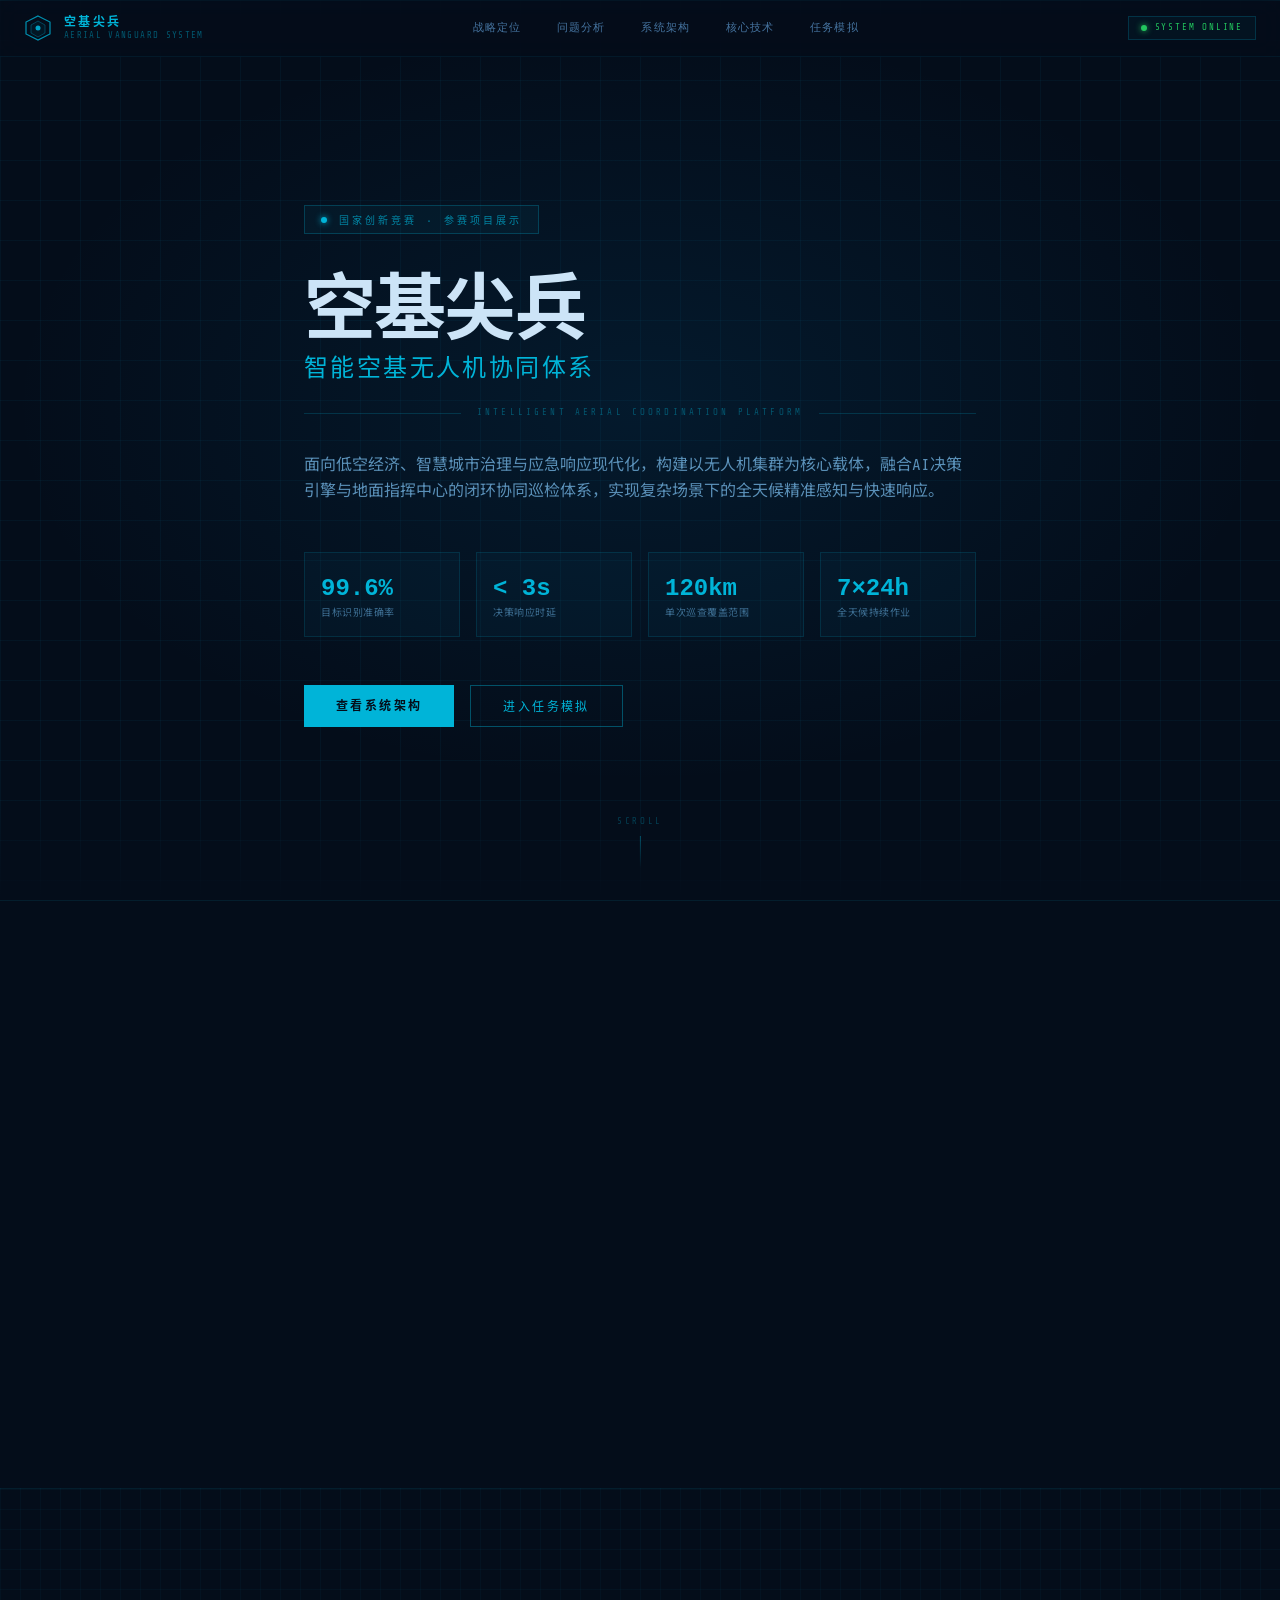
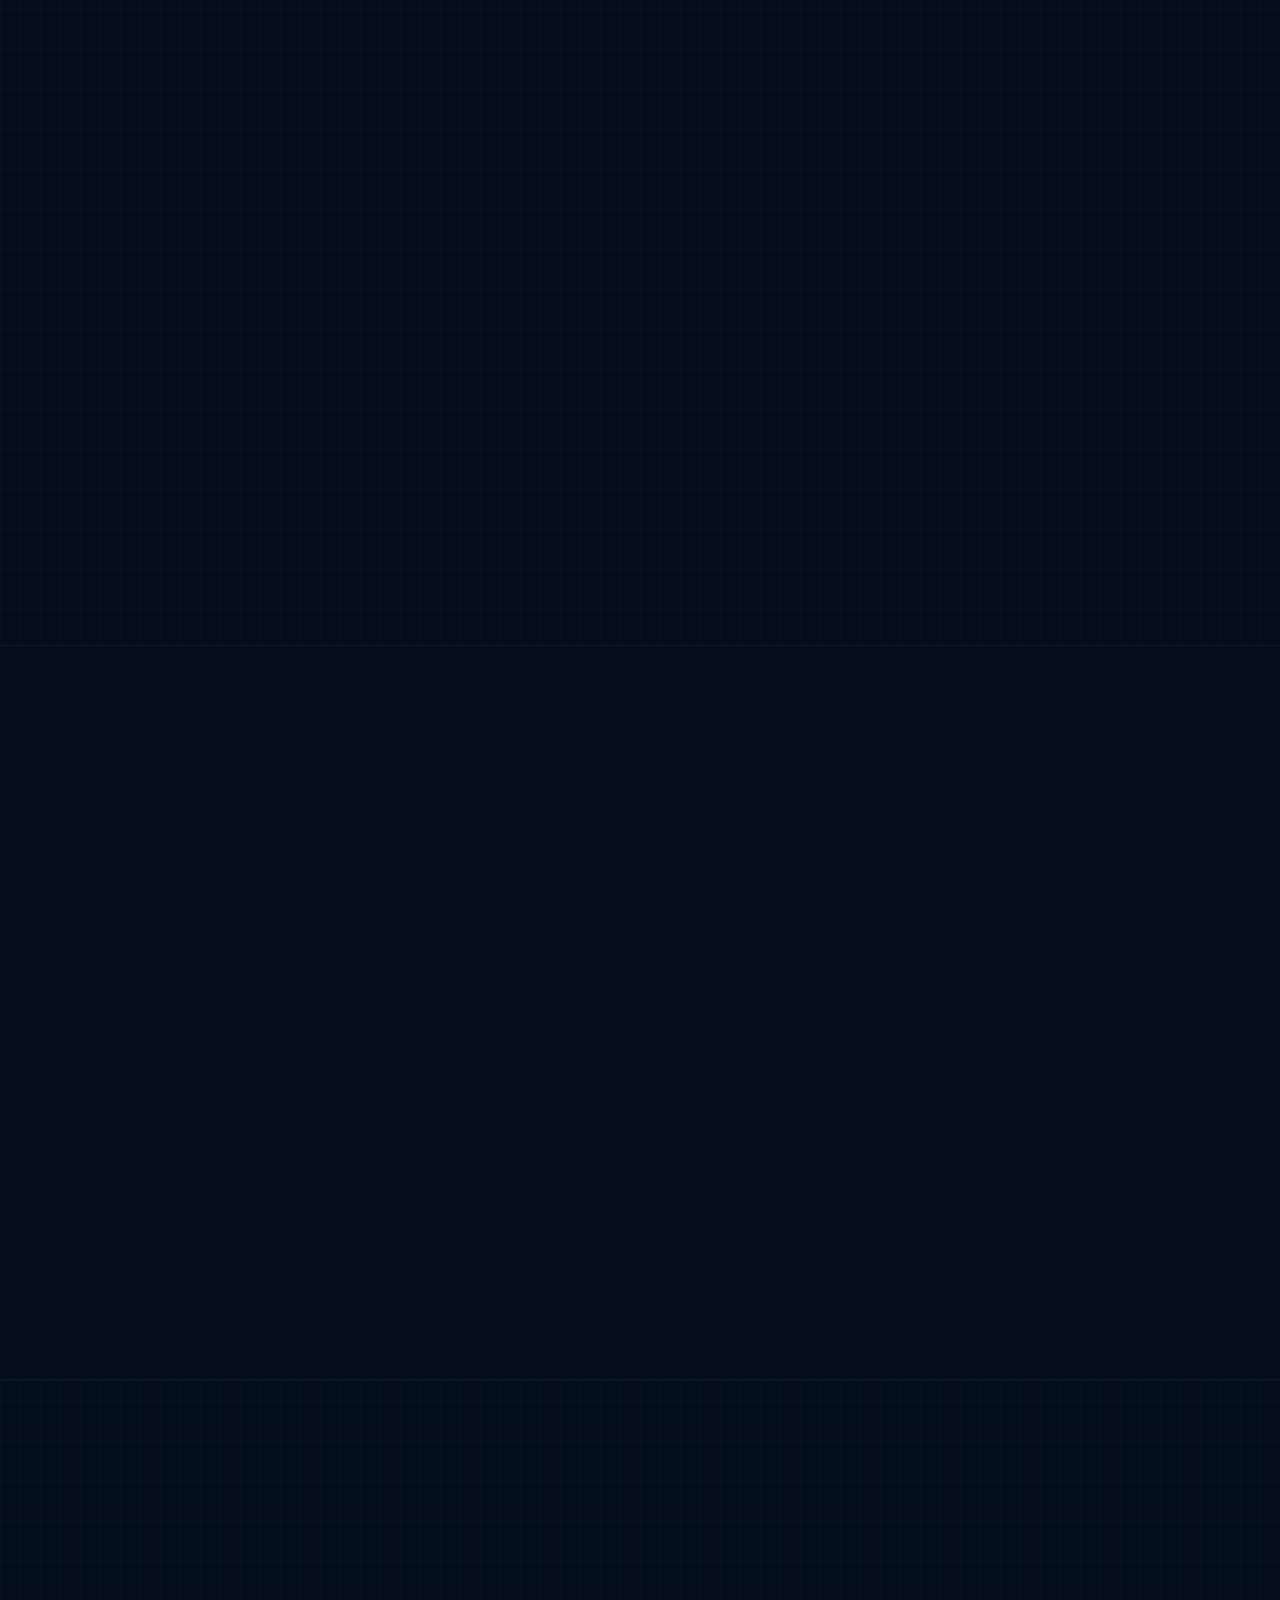
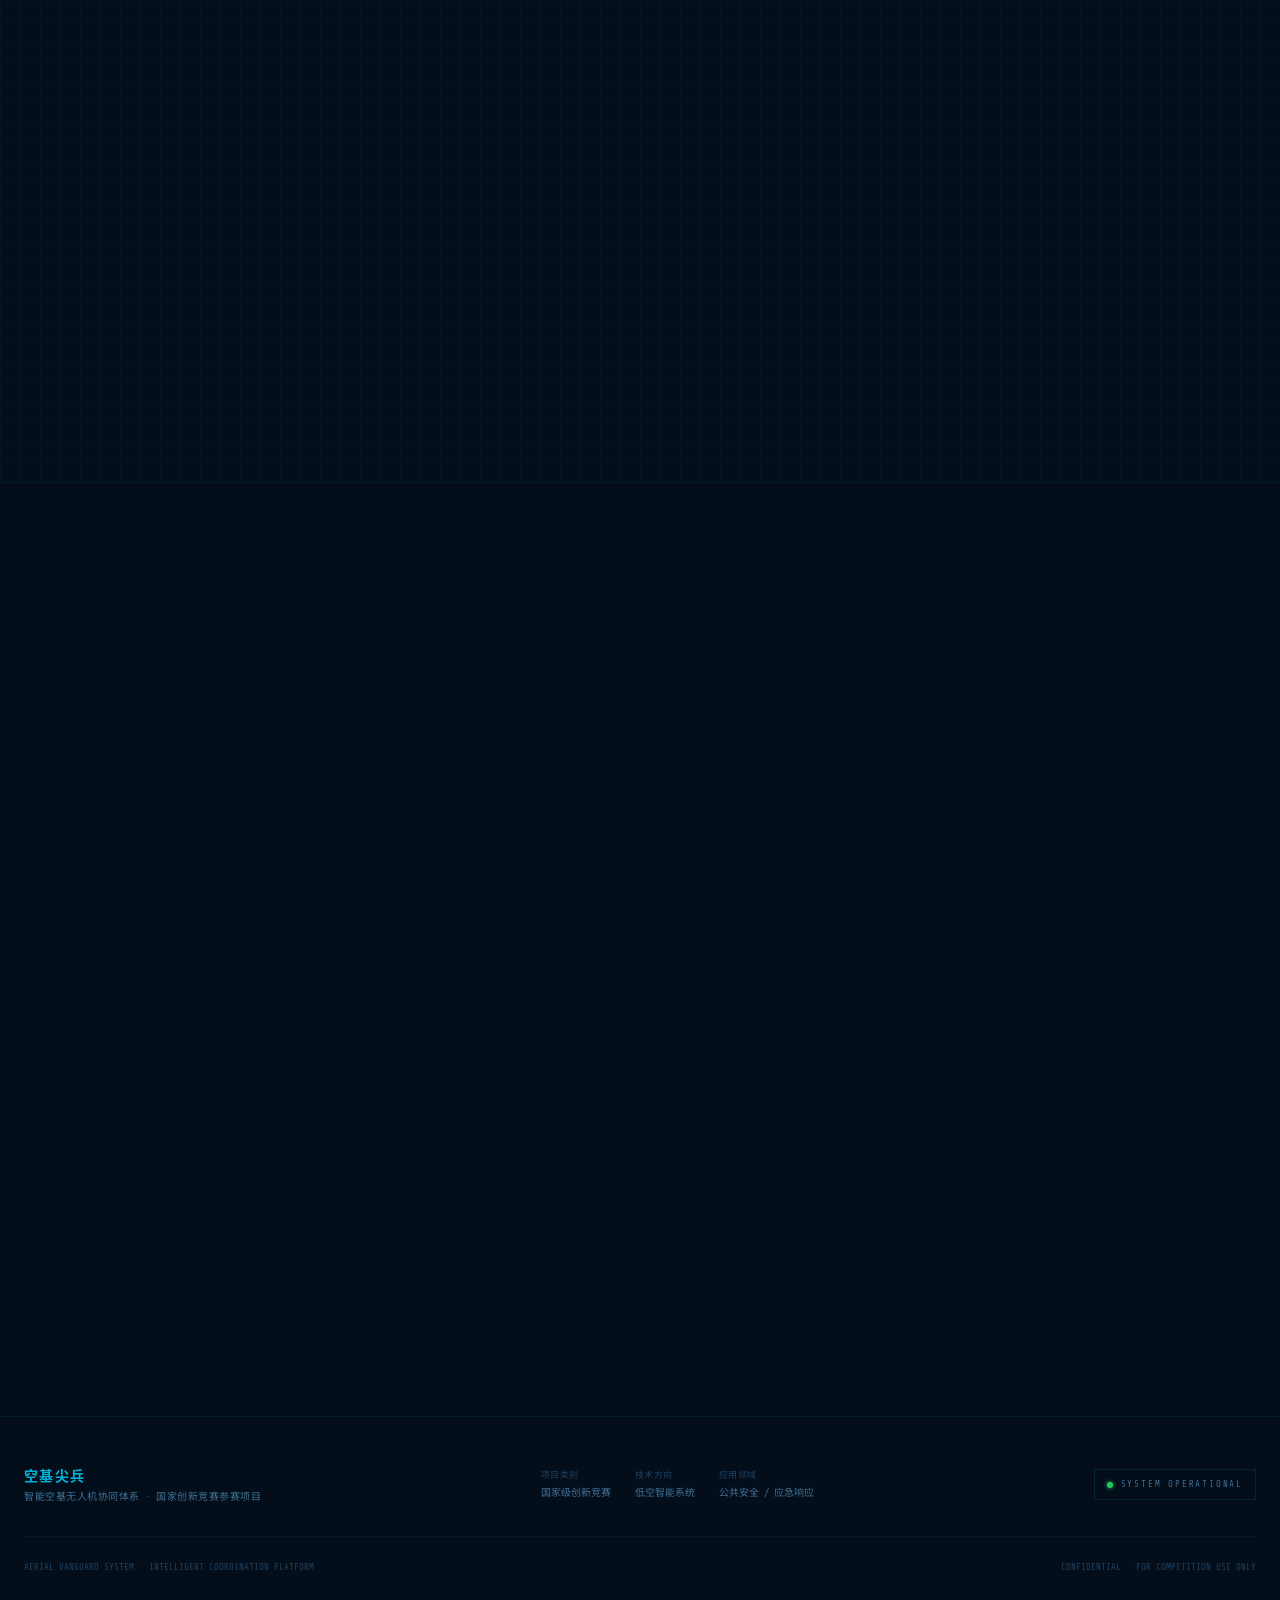
==== commit 0d681ba6: "Fix Chinese font rendering: add self-hosted CJK font subset with unicode-range @font-face Co-authore" ====
--- a/index.html
+++ b/index.html
@@ -1 +1,5 @@
-<!DOCTYPE html><!--IQ_5bjH13WEYjulweZJTJ--><html lang="zh"><head><meta charSet="utf-8"/><meta name="viewport" content="width=device-width, initial-scale=1"/><link rel="stylesheet" href="/_next/static/chunks/45abc66a90294a73.css" data-precedence="next"/><link rel="preload" as="script" fetchPriority="low" href="/_next/static/chunks/ef49164d129b2d8d.js"/><script src="/_next/static/chunks/4a99772e6caa2d8a.js" async=""></script><script src="/_next/static/chunks/daa5d9db019b4281.js" async=""></script><script src="/_next/static/chunks/b9cfbaaba1fd82be.js" async=""></script><script src="/_next/static/chunks/turbopack-009c5623effcee96.js" async=""></script><script src="/_next/static/chunks/7dfeab42587bcc0e.js" async=""></script><script src="/_next/static/chunks/ffd1b856f494ce2b.js" async=""></script><script src="/_next/static/chunks/a22b9cebc562aca6.js" async=""></script><link rel="preload" href="https://fonts.googleapis.com/css2?family=Share+Tech+Mono&amp;family=Orbitron:wght@400;600;700;900&amp;display=swap" as="style"/><link rel="preconnect" href="https://fonts.googleapis.com"/><link rel="preconnect" href="https://fonts.gstatic.com" crossorigin="anonymous"/><meta name="theme-color" content="#020c18"/><title>空基尖兵 — 智能空基无人机协同体系</title><meta name="description" content="国家创新竞赛项目 · 智能空基无人机协同体系演示平台 · 低空经济 · 智慧城市 · 应急响应现代化"/><meta name="generator" content="v0.app"/><link href="https://fonts.googleapis.com/css2?family=Share+Tech+Mono&amp;family=Orbitron:wght@400;600;700;900&amp;display=swap" rel="stylesheet"/><script src="/_next/static/chunks/a6dad97d9634a72d.js" noModule=""></script></head><body class="font-mono antialiased"><div hidden=""><!--$--><!--/$--></div><main style="background:#040d1a"><header class="fixed top-0 left-0 right-0 z-50 transition-all duration-300" style="background:rgba(4,13,26,0.75);border-bottom:1px solid rgba(0,180,216,0.08);backdrop-filter:blur(12px)"><div class="max-w-7xl mx-auto px-6 h-14 flex items-center justify-between"><div class="flex items-center gap-3"><svg viewBox="0 0 28 28" fill="none" class="w-7 h-7 flex-shrink-0"><polygon points="14,2 26,8 26,20 14,26 2,20 2,8" stroke="rgba(0,180,216,0.8)" stroke-width="1.2" fill="none"></polygon><polygon points="14,7 21,11 21,19 14,23 7,19 7,11" stroke="rgba(0,180,216,0.4)" stroke-width="0.8" fill="rgba(0,180,216,0.06)"></polygon><circle cx="14" cy="14" r="2.5" fill="rgba(0,180,216,0.9)"></circle></svg><div><div class="text-xs font-bold tracking-[0.2em]" style="font-family:&#x27;Orbitron&#x27;,monospace;color:#00b4d8">空基尖兵</div><div class="text-[9px] tracking-[0.15em]" style="color:rgba(0,180,216,0.45)">AERIAL VANGUARD SYSTEM</div></div></div><nav class="hidden md:flex items-center gap-1"><a href="#strategy" class="px-4 py-1.5 text-[11px] tracking-widest transition-colors duration-200" style="font-family:&#x27;Share Tech Mono&#x27;,monospace;color:rgba(106,172,232,0.65)">战略定位</a><a href="#problem" class="px-4 py-1.5 text-[11px] tracking-widest transition-colors duration-200" style="font-family:&#x27;Share Tech Mono&#x27;,monospace;color:rgba(106,172,232,0.65)">问题分析</a><a href="#architecture" class="px-4 py-1.5 text-[11px] tracking-widest transition-colors duration-200" style="font-family:&#x27;Share Tech Mono&#x27;,monospace;color:rgba(106,172,232,0.65)">系统架构</a><a href="#technology" class="px-4 py-1.5 text-[11px] tracking-widest transition-colors duration-200" style="font-family:&#x27;Share Tech Mono&#x27;,monospace;color:rgba(106,172,232,0.65)">核心技术</a><a href="#simulation" class="px-4 py-1.5 text-[11px] tracking-widest transition-colors duration-200" style="font-family:&#x27;Share Tech Mono&#x27;,monospace;color:rgba(106,172,232,0.65)">任务模拟</a></nav><div class="hidden md:flex items-center gap-2 px-3 py-1" style="border:1px solid rgba(0,180,216,0.2);background:rgba(0,180,216,0.04)"><span class="w-1.5 h-1.5 rounded-full" style="background:#22c55e;box-shadow:0 0 6px #22c55e"></span><span class="text-[9px] tracking-[0.2em]" style="color:#22c55e">SYSTEM ONLINE</span></div></div></header><section class="relative min-h-screen flex flex-col justify-center overflow-hidden" style="background:#040d1a;background-image:linear-gradient(rgba(0,180,216,0.05) 1px,transparent 1px),linear-gradient(90deg,rgba(0,180,216,0.05) 1px,transparent 1px);background-size:40px 40px"><canvas class="absolute inset-0 w-full h-full pointer-events-none"></canvas><div class="absolute inset-0 pointer-events-none" style="background:radial-gradient(ellipse 70% 60% at 50% 45%, rgba(0,119,182,0.12) 0%, transparent 70%)"></div><div class="absolute top-0 left-0 right-0 h-px" style="background:rgba(0,180,216,0.4)"></div><div class="relative z-10 max-w-7xl mx-auto px-6 pt-24 pb-16"><div class="inline-flex items-center gap-3 mb-8 px-4 py-1.5" style="border:1px solid rgba(0,180,216,0.25);background:rgba(0,180,216,0.05)"><span class="w-1.5 h-1.5 rounded-full" style="background:#00b4d8;box-shadow:0 0 6px #00b4d8"></span><span class="text-[10px] tracking-[0.3em]" style="color:rgba(0,180,216,0.7);font-family:&#x27;Orbitron&#x27;,monospace">国家创新竞赛 · 参赛项目展示</span></div><div class="mb-6"><h1 class="text-5xl md:text-7xl font-bold leading-none tracking-tight mb-3" style="font-family:&#x27;Orbitron&#x27;,monospace;color:#cce4f7">空基尖兵</h1><div class="text-xl md:text-2xl tracking-widest font-light" style="color:#00b4d8;font-family:&#x27;Orbitron&#x27;,monospace">智能空基无人机协同体系</div></div><div class="flex items-center gap-4 mb-8"><div class="flex-1 h-px" style="background:rgba(0,180,216,0.2)"></div><span class="text-[9px] tracking-[0.35em]" style="color:rgba(0,180,216,0.4)">INTELLIGENT AERIAL COORDINATION PLATFORM</span><div class="flex-1 h-px" style="background:rgba(0,180,216,0.2)"></div></div><p class="max-w-2xl text-base leading-relaxed mb-12" style="color:#5a90b8">面向低空经济、智慧城市治理与应急响应现代化，构建以无人机集群为核心载体，融合AI决策引擎与地面指挥中心的闭环协同巡检体系，实现复杂场景下的全天候精准感知与快速响应。</p><div class="grid grid-cols-2 md:grid-cols-4 gap-4 mb-12"><div class="p-4" style="border:1px solid rgba(0,180,216,0.15);background:rgba(0,180,216,0.04)"><div class="text-2xl font-bold mb-1" style="font-family:&#x27;Orbitron&#x27;,monospace;color:#00b4d8">99.6%</div><div class="text-[10px] tracking-wider" style="color:#3d6e92">目标识别准确率</div></div><div class="p-4" style="border:1px solid rgba(0,180,216,0.15);background:rgba(0,180,216,0.04)"><div class="text-2xl font-bold mb-1" style="font-family:&#x27;Orbitron&#x27;,monospace;color:#00b4d8">&lt; 3s</div><div class="text-[10px] tracking-wider" style="color:#3d6e92">决策响应时延</div></div><div class="p-4" style="border:1px solid rgba(0,180,216,0.15);background:rgba(0,180,216,0.04)"><div class="text-2xl font-bold mb-1" style="font-family:&#x27;Orbitron&#x27;,monospace;color:#00b4d8">120km</div><div class="text-[10px] tracking-wider" style="color:#3d6e92">单次巡查覆盖范围</div></div><div class="p-4" style="border:1px solid rgba(0,180,216,0.15);background:rgba(0,180,216,0.04)"><div class="text-2xl font-bold mb-1" style="font-family:&#x27;Orbitron&#x27;,monospace;color:#00b4d8">7×24h</div><div class="text-[10px] tracking-wider" style="color:#3d6e92">全天候持续作业</div></div></div><div class="flex flex-wrap gap-4"><a href="#architecture" class="px-8 py-3 text-xs tracking-[0.2em] font-bold transition-all duration-200" style="font-family:&#x27;Orbitron&#x27;,monospace;background:#00b4d8;color:#040d1a">查看系统架构</a><a href="#simulation" class="px-8 py-3 text-xs tracking-[0.2em] transition-all duration-200" style="font-family:&#x27;Orbitron&#x27;,monospace;border:1px solid rgba(0,180,216,0.4);color:#00b4d8">进入任务模拟</a></div></div><div class="absolute bottom-0 left-0 right-0 h-24 pointer-events-none" style="background:linear-gradient(to bottom, transparent, #040d1a)"></div><div class="absolute bottom-8 left-1/2 -translate-x-1/2 flex flex-col items-center gap-2"><div class="text-[9px] tracking-[0.3em]" style="color:rgba(0,180,216,0.3)">SCROLL</div><div class="w-px h-8" style="background:linear-gradient(to bottom, rgba(0,180,216,0.4), transparent)"></div></div></section><section id="strategy" class="py-24" style="background:#040d1a;border-top:1px solid rgba(0,180,216,0.1)"><div class="max-w-7xl mx-auto px-6"><div class="mb-16 transition-all duration-700 opacity-0 translate-y-6"><div class="text-[9px] tracking-[0.4em] mb-3" style="color:rgba(0,180,216,0.5);font-family:&#x27;Orbitron&#x27;,monospace">LAYER 01 · STRATEGIC POSITIONING</div><h2 class="text-3xl font-bold mb-3" style="font-family:&#x27;Orbitron&#x27;,monospace;color:#cce4f7">国家战略需求对齐</h2><p class="text-sm" style="color:#3d6e92">本系统紧扣国家&quot;十四五&quot;数字经济与低空经济发展战略，以四大核心领域为应用支点</p></div><div class="grid grid-cols-1 md:grid-cols-2 lg:grid-cols-4 gap-4"><div class="p-5 transition-all duration-700 opacity-0 translate-y-6" style="transition-delay:0s;border:1px solid rgba(0,180,216,0.15);background:rgba(0,180,216,0.03)"><div class="flex items-center gap-2 mb-4 pb-3" style="border-bottom:1px solid rgba(0,180,216,0.15)"><div class="w-1 h-5 flex-shrink-0" style="background:#00b4d8"></div><span class="text-xs font-bold tracking-wider" style="color:#00b4d8;font-family:&#x27;Orbitron&#x27;,monospace">低空经济</span></div><div class="flex flex-col gap-2"><div class="flex items-center gap-2 py-1.5 px-2" style="background:rgba(0,180,216,0.05);border:1px solid rgba(0,180,216,0.08)"><div class="w-1 h-1 rounded-full flex-shrink-0" style="background:rgba(0,180,216,0.6)"></div><span class="text-[11px]" style="color:#5a90b8">空域精细化管理</span></div><div class="flex items-center gap-2 py-1.5 px-2" style="background:rgba(0,180,216,0.05);border:1px solid rgba(0,180,216,0.08)"><div class="w-1 h-1 rounded-full flex-shrink-0" style="background:rgba(0,180,216,0.6)"></div><span class="text-[11px]" style="color:#5a90b8">低空基础设施巡检</span></div><div class="flex items-center gap-2 py-1.5 px-2" style="background:rgba(0,180,216,0.05);border:1px solid rgba(0,180,216,0.08)"><div class="w-1 h-1 rounded-full flex-shrink-0" style="background:rgba(0,180,216,0.6)"></div><span class="text-[11px]" style="color:#5a90b8">物流通道监控</span></div><div class="flex items-center gap-2 py-1.5 px-2" style="background:rgba(0,180,216,0.05);border:1px solid rgba(0,180,216,0.08)"><div class="w-1 h-1 rounded-full flex-shrink-0" style="background:rgba(0,180,216,0.6)"></div><span class="text-[11px]" style="color:#5a90b8">城市空中交通</span></div></div></div><div class="p-5 transition-all duration-700 opacity-0 translate-y-6" style="transition-delay:0.1s;border:1px solid rgba(0,180,216,0.15);background:rgba(0,180,216,0.03)"><div class="flex items-center gap-2 mb-4 pb-3" style="border-bottom:1px solid rgba(0,180,216,0.15)"><div class="w-1 h-5 flex-shrink-0" style="background:#00b4d8"></div><span class="text-xs font-bold tracking-wider" style="color:#00b4d8;font-family:&#x27;Orbitron&#x27;,monospace">智慧城市治理</span></div><div class="flex flex-col gap-2"><div class="flex items-center gap-2 py-1.5 px-2" style="background:rgba(0,180,216,0.05);border:1px solid rgba(0,180,216,0.08)"><div class="w-1 h-1 rounded-full flex-shrink-0" style="background:rgba(0,180,216,0.6)"></div><span class="text-[11px]" style="color:#5a90b8">城市基础设施监测</span></div><div class="flex items-center gap-2 py-1.5 px-2" style="background:rgba(0,180,216,0.05);border:1px solid rgba(0,180,216,0.08)"><div class="w-1 h-1 rounded-full flex-shrink-0" style="background:rgba(0,180,216,0.6)"></div><span class="text-[11px]" style="color:#5a90b8">违规行为识别</span></div><div class="flex items-center gap-2 py-1.5 px-2" style="background:rgba(0,180,216,0.05);border:1px solid rgba(0,180,216,0.08)"><div class="w-1 h-1 rounded-full flex-shrink-0" style="background:rgba(0,180,216,0.6)"></div><span class="text-[11px]" style="color:#5a90b8">环境污染溯源</span></div><div class="flex items-center gap-2 py-1.5 px-2" style="background:rgba(0,180,216,0.05);border:1px solid rgba(0,180,216,0.08)"><div class="w-1 h-1 rounded-full flex-shrink-0" style="background:rgba(0,180,216,0.6)"></div><span class="text-[11px]" style="color:#5a90b8">交通态势感知</span></div></div></div><div class="p-5 transition-all duration-700 opacity-0 translate-y-6" style="transition-delay:0.2s;border:1px solid rgba(0,180,216,0.15);background:rgba(0,180,216,0.03)"><div class="flex items-center gap-2 mb-4 pb-3" style="border-bottom:1px solid rgba(0,180,216,0.15)"><div class="w-1 h-5 flex-shrink-0" style="background:#00b4d8"></div><span class="text-xs font-bold tracking-wider" style="color:#00b4d8;font-family:&#x27;Orbitron&#x27;,monospace">应急响应现代化</span></div><div class="flex flex-col gap-2"><div class="flex items-center gap-2 py-1.5 px-2" style="background:rgba(0,180,216,0.05);border:1px solid rgba(0,180,216,0.08)"><div class="w-1 h-1 rounded-full flex-shrink-0" style="background:rgba(0,180,216,0.6)"></div><span class="text-[11px]" style="color:#5a90b8">灾情快速评估</span></div><div class="flex items-center gap-2 py-1.5 px-2" style="background:rgba(0,180,216,0.05);border:1px solid rgba(0,180,216,0.08)"><div class="w-1 h-1 rounded-full flex-shrink-0" style="background:rgba(0,180,216,0.6)"></div><span class="text-[11px]" style="color:#5a90b8">搜救目标定位</span></div><div class="flex items-center gap-2 py-1.5 px-2" style="background:rgba(0,180,216,0.05);border:1px solid rgba(0,180,216,0.08)"><div class="w-1 h-1 rounded-full flex-shrink-0" style="background:rgba(0,180,216,0.6)"></div><span class="text-[11px]" style="color:#5a90b8">危险区域探测</span></div><div class="flex items-center gap-2 py-1.5 px-2" style="background:rgba(0,180,216,0.05);border:1px solid rgba(0,180,216,0.08)"><div class="w-1 h-1 rounded-full flex-shrink-0" style="background:rgba(0,180,216,0.6)"></div><span class="text-[11px]" style="color:#5a90b8">现场实时回传</span></div></div></div><div class="p-5 transition-all duration-700 opacity-0 translate-y-6" style="transition-delay:0.30000000000000004s;border:1px solid rgba(0,180,216,0.15);background:rgba(0,180,216,0.03)"><div class="flex items-center gap-2 mb-4 pb-3" style="border-bottom:1px solid rgba(0,180,216,0.15)"><div class="w-1 h-5 flex-shrink-0" style="background:#00b4d8"></div><span class="text-xs font-bold tracking-wider" style="color:#00b4d8;font-family:&#x27;Orbitron&#x27;,monospace">公共安全数字化</span></div><div class="flex flex-col gap-2"><div class="flex items-center gap-2 py-1.5 px-2" style="background:rgba(0,180,216,0.05);border:1px solid rgba(0,180,216,0.08)"><div class="w-1 h-1 rounded-full flex-shrink-0" style="background:rgba(0,180,216,0.6)"></div><span class="text-[11px]" style="color:#5a90b8">大型活动安保</span></div><div class="flex items-center gap-2 py-1.5 px-2" style="background:rgba(0,180,216,0.05);border:1px solid rgba(0,180,216,0.08)"><div class="w-1 h-1 rounded-full flex-shrink-0" style="background:rgba(0,180,216,0.6)"></div><span class="text-[11px]" style="color:#5a90b8">边界防控预警</span></div><div class="flex items-center gap-2 py-1.5 px-2" style="background:rgba(0,180,216,0.05);border:1px solid rgba(0,180,216,0.08)"><div class="w-1 h-1 rounded-full flex-shrink-0" style="background:rgba(0,180,216,0.6)"></div><span class="text-[11px]" style="color:#5a90b8">危化品泄漏监测</span></div><div class="flex items-center gap-2 py-1.5 px-2" style="background:rgba(0,180,216,0.05);border:1px solid rgba(0,180,216,0.08)"><div class="w-1 h-1 rounded-full flex-shrink-0" style="background:rgba(0,180,216,0.6)"></div><span class="text-[11px]" style="color:#5a90b8">群体事件研判</span></div></div></div></div></div></section><section id="problem" class="py-24" style="background:#040d1a;border-top:1px solid rgba(0,180,216,0.1);background-image:linear-gradient(rgba(0,180,216,0.04) 1px,transparent 1px),linear-gradient(90deg,rgba(0,180,216,0.04) 1px,transparent 1px);background-size:20px 20px"><div class="max-w-7xl mx-auto px-6"><div class="mb-16 transition-all duration-700 opacity-0 translate-y-6"><div class="text-[9px] tracking-[0.4em] mb-3" style="color:rgba(0,180,216,0.5);font-family:&#x27;Orbitron&#x27;,monospace">LAYER 01 · PROBLEM ANALYSIS</div><h2 class="text-3xl font-bold mb-3" style="font-family:&#x27;Orbitron&#x27;,monospace;color:#cce4f7">传统体系痛点解析</h2><p class="text-sm" style="color:#3d6e92">现有应急巡检响应链在以下四个维度存在系统性缺陷</p></div><div class="mb-14 p-6 transition-all duration-700 delay-200 opacity-0 translate-y-6" style="border:1px solid rgba(0,180,216,0.12);background:rgba(6,18,31,0.6)"><div class="text-[9px] tracking-[0.3em] mb-5" style="color:rgba(0,180,216,0.4)">传统应急响应链路 · BROKEN CHAIN</div><div class="flex flex-wrap items-center gap-2"><div class="flex items-center gap-2"><div class="relative px-3 py-2 text-[11px]" style="border:1px solid rgba(0,180,216,0.2);background:rgba(0,180,216,0.04);color:#5a90b8">人工巡检</div><span style="color:rgba(0,180,216,0.4)">→</span></div><div class="flex items-center gap-2"><div class="relative px-3 py-2 text-[11px]" style="border:1px solid rgba(0,180,216,0.2);background:rgba(0,180,216,0.04);color:#5a90b8">电话上报</div><span style="color:rgba(0,180,216,0.4)">→</span></div><div class="flex items-center gap-2"><div class="relative px-3 py-2 text-[11px]" style="border:1px solid rgba(239,68,68,0.5);background:rgba(239,68,68,0.06);color:#ef4444"><span class="absolute -top-3 left-1/2 -translate-x-1/2 text-[8px]" style="color:#ef4444">瓶颈</span>领导审批</div><span style="color:rgba(239,68,68,0.6)">→</span></div><div class="flex items-center gap-2"><div class="relative px-3 py-2 text-[11px]" style="border:1px solid rgba(0,180,216,0.2);background:rgba(0,180,216,0.04);color:#5a90b8">调派人员</div><span style="color:rgba(0,180,216,0.4)">→</span></div><div class="flex items-center gap-2"><div class="relative px-3 py-2 text-[11px]" style="border:1px solid rgba(239,68,68,0.5);background:rgba(239,68,68,0.06);color:#ef4444"><span class="absolute -top-3 left-1/2 -translate-x-1/2 text-[8px]" style="color:#ef4444">瓶颈</span>抵达现场</div><span style="color:rgba(239,68,68,0.6)">→</span></div><div class="flex items-center gap-2"><div class="relative px-3 py-2 text-[11px]" style="border:1px solid rgba(0,180,216,0.2);background:rgba(0,180,216,0.04);color:#5a90b8">处置作业</div></div><div class="ml-2 px-3 py-2 text-[10px] tracking-wider" style="border:1px solid rgba(239,68,68,0.4);background:rgba(239,68,68,0.05);color:#ef4444">平均延误 45min+</div></div></div><div class="grid grid-cols-1 md:grid-cols-2 gap-4"><div class="p-5 transition-all duration-700 opacity-0 translate-y-6" style="transition-delay:0.3s;border:1px solid #ef444422;background:rgba(6,18,31,0.8)"><div class="flex items-start justify-between mb-3"><div class="flex items-center gap-3"><span class="text-xs font-bold" style="font-family:&#x27;Orbitron&#x27;,monospace;color:#ef4444;opacity:0.6">01</span><span class="text-xs font-bold" style="color:#cce4f7">传统巡检响应链断裂</span></div><span class="text-[9px] px-2 py-0.5 tracking-wider flex-shrink-0" style="border:1px solid #ef444444;color:#ef4444;background:#ef44440a;font-family:&#x27;Orbitron&#x27;,monospace">响应时延 &gt; 45min</span></div><p class="text-[11px] leading-relaxed" style="color:#3d6e92">人工巡检依赖地面人员，视野受限、信息滞后，遇突发事件无法及时响应，平均处置时延超 45 分钟。</p><div class="mt-4 h-px" style="background:linear-gradient(to right, #ef444444, transparent)"></div></div><div class="p-5 transition-all duration-700 opacity-0 translate-y-6" style="transition-delay:0.4s;border:1px solid #f59e0b22;background:rgba(6,18,31,0.8)"><div class="flex items-start justify-between mb-3"><div class="flex items-center gap-3"><span class="text-xs font-bold" style="font-family:&#x27;Orbitron&#x27;,monospace;color:#f59e0b;opacity:0.6">02</span><span class="text-xs font-bold" style="color:#cce4f7">多源数据孤岛严重</span></div><span class="text-[9px] px-2 py-0.5 tracking-wider flex-shrink-0" style="border:1px solid #f59e0b44;color:#f59e0b;background:#f59e0b0a;font-family:&#x27;Orbitron&#x27;,monospace">数据融合率 &lt; 30%</span></div><p class="text-[11px] leading-relaxed" style="color:#3d6e92">传感器、视频、气象等数据分散存储，缺乏统一融合决策平台，协同指挥效率低下。</p><div class="mt-4 h-px" style="background:linear-gradient(to right, #f59e0b44, transparent)"></div></div><div class="p-5 transition-all duration-700 opacity-0 translate-y-6" style="transition-delay:0.5s;border:1px solid #f59e0b22;background:rgba(6,18,31,0.8)"><div class="flex items-start justify-between mb-3"><div class="flex items-center gap-3"><span class="text-xs font-bold" style="font-family:&#x27;Orbitron&#x27;,monospace;color:#f59e0b;opacity:0.6">03</span><span class="text-xs font-bold" style="color:#cce4f7">复杂环境感知能力不足</span></div><span class="text-[9px] px-2 py-0.5 tracking-wider flex-shrink-0" style="border:1px solid #f59e0b44;color:#f59e0b;background:#f59e0b0a;font-family:&#x27;Orbitron&#x27;,monospace">复杂场景覆盖率 &lt; 40%</span></div><p class="text-[11px] leading-relaxed" style="color:#3d6e92">现有无人机缺乏智能避障与自主决策能力，在夜间、恶劣天气或密集障碍场景中作业安全性差。</p><div class="mt-4 h-px" style="background:linear-gradient(to right, #f59e0b44, transparent)"></div></div><div class="p-5 transition-all duration-700 opacity-0 translate-y-6" style="transition-delay:0.6000000000000001s;border:1px solid #00b4d822;background:rgba(6,18,31,0.8)"><div class="flex items-start justify-between mb-3"><div class="flex items-center gap-3"><span class="text-xs font-bold" style="font-family:&#x27;Orbitron&#x27;,monospace;color:#00b4d8;opacity:0.6">04</span><span class="text-xs font-bold" style="color:#cce4f7">人力成本居高不下</span></div><span class="text-[9px] px-2 py-0.5 tracking-wider flex-shrink-0" style="border:1px solid #00b4d844;color:#00b4d8;background:#00b4d80a;font-family:&#x27;Orbitron&#x27;,monospace">人力占比 &gt; 65%</span></div><p class="text-[11px] leading-relaxed" style="color:#3d6e92">大范围持续巡检需大量一线人员，危险场所作业存在安全风险，人力成本占总运营成本 65% 以上。</p><div class="mt-4 h-px" style="background:linear-gradient(to right, #00b4d844, transparent)"></div></div></div></div></section><section id="architecture" class="py-24" style="background:#040d1a;border-top:1px solid rgba(0,180,216,0.1)"><div class="max-w-7xl mx-auto px-6"><div class="mb-16 transition-all duration-700 opacity-0 translate-y-6"><div class="text-[9px] tracking-[0.4em] mb-3" style="color:rgba(0,180,216,0.5);font-family:&#x27;Orbitron&#x27;,monospace">LAYER 01 · CORE SYSTEM ARCHITECTURE</div><h2 class="text-3xl font-bold mb-3" style="font-family:&#x27;Orbitron&#x27;,monospace;color:#cce4f7">全系统架构图</h2><p class="text-sm" style="color:#3d6e92">六层闭环体系架构——从前端空基感知到后端决策执行，形成自主运转的智能闭环</p></div><div class="p-8 mb-8 relative transition-all duration-700 delay-200 opacity-0 translate-y-6" style="border:1px solid rgba(0,180,216,0.15);background:rgba(6,18,31,0.8)"><div class="absolute w-4 h-4 top-0 left-0 border-t border-l" style="border-color:rgba(0,180,216,0.5)"></div><div class="absolute w-4 h-4 top-0 right-0 border-t border-r" style="border-color:rgba(0,180,216,0.5)"></div><div class="absolute w-4 h-4 bottom-0 left-0 border-b border-l" style="border-color:rgba(0,180,216,0.5)"></div><div class="absolute w-4 h-4 bottom-0 right-0 border-b border-r" style="border-color:rgba(0,180,216,0.5)"></div><div class="text-[9px] tracking-[0.35em] mb-8 text-center" style="color:rgba(0,180,216,0.35)">CLOSED-LOOP INTELLIGENT COORDINATION SYSTEM</div><div class="flex flex-wrap items-stretch justify-center gap-0"><div class="flex items-center"><div class="flex flex-col items-center cursor-pointer transition-all duration-300" style="width:130px;padding:16px 12px;border:1px solid #00b4d822;background:rgba(0,0,0,0.2);box-shadow:none;transform:none"><div class="text-xs font-bold text-center mb-1" style="color:#cce4f7;font-family:&#x27;Orbitron&#x27;,monospace">空基平台</div><div class="text-[8px] text-center tracking-wider" style="color:rgba(0,180,216,0.4)">Airborne Platform</div></div><div class="flex flex-col items-center" style="width:32px;flex-shrink:0"><div class="w-full h-px" style="background:rgba(0,180,216,0.25)"></div><div class="text-[10px]" style="color:rgba(0,180,216,0.5);margin-top:-6px">▶</div></div></div><div class="flex items-center"><div class="flex flex-col items-center cursor-pointer transition-all duration-300" style="width:130px;padding:16px 12px;border:1px solid #0077b622;background:rgba(0,0,0,0.2);box-shadow:none;transform:none"><div class="text-xs font-bold text-center mb-1" style="color:#cce4f7;font-family:&#x27;Orbitron&#x27;,monospace">感知层</div><div class="text-[8px] text-center tracking-wider" style="color:rgba(0,180,216,0.4)">Sensing Layer</div></div><div class="flex flex-col items-center" style="width:32px;flex-shrink:0"><div class="w-full h-px" style="background:rgba(0,180,216,0.25)"></div><div class="text-[10px]" style="color:rgba(0,180,216,0.5);margin-top:-6px">▶</div></div></div><div class="flex items-center"><div class="flex flex-col items-center cursor-pointer transition-all duration-300" style="width:130px;padding:16px 12px;border:1px solid #48cae422;background:rgba(0,0,0,0.2);box-shadow:none;transform:none"><div class="text-xs font-bold text-center mb-1" style="color:#cce4f7;font-family:&#x27;Orbitron&#x27;,monospace">数据传输</div><div class="text-[8px] text-center tracking-wider" style="color:rgba(0,180,216,0.4)">Data Transmission</div></div><div class="flex flex-col items-center" style="width:32px;flex-shrink:0"><div class="w-full h-px" style="background:rgba(0,180,216,0.25)"></div><div class="text-[10px]" style="color:rgba(0,180,216,0.5);margin-top:-6px">▶</div></div></div><div class="flex items-center"><div class="flex flex-col items-center cursor-pointer transition-all duration-300" style="width:130px;padding:16px 12px;border:1px solid #00b4d822;background:#00b4d806;box-shadow:none;transform:none"><div class="text-xs font-bold text-center mb-1" style="color:#cce4f7;font-family:&#x27;Orbitron&#x27;,monospace">AI决策引擎</div><div class="text-[8px] text-center tracking-wider" style="color:rgba(0,180,216,0.4)">AI Decision Engine</div><div class="mt-2 px-2 py-0.5 text-[7px] tracking-wider" style="border:1px solid rgba(0,180,216,0.4);color:#00b4d8;background:rgba(0,180,216,0.06)">CORE</div></div><div class="flex flex-col items-center" style="width:32px;flex-shrink:0"><div class="w-full h-px" style="background:rgba(0,180,216,0.25)"></div><div class="text-[10px]" style="color:rgba(0,180,216,0.5);margin-top:-6px">▶</div></div></div><div class="flex items-center"><div class="flex flex-col items-center cursor-pointer transition-all duration-300" style="width:130px;padding:16px 12px;border:1px solid #0077b622;background:rgba(0,0,0,0.2);box-shadow:none;transform:none"><div class="text-xs font-bold text-center mb-1" style="color:#cce4f7;font-family:&#x27;Orbitron&#x27;,monospace">地面指挥中心</div><div class="text-[8px] text-center tracking-wider" style="color:rgba(0,180,216,0.4)">Ground Command</div></div><div class="flex flex-col items-center" style="width:32px;flex-shrink:0"><div class="w-full h-px" style="background:rgba(0,180,216,0.25)"></div><div class="text-[10px]" style="color:rgba(0,180,216,0.5);margin-top:-6px">▶</div></div></div><div class="flex items-center"><div class="flex flex-col items-center cursor-pointer transition-all duration-300" style="width:130px;padding:16px 12px;border:1px solid #22c55e22;background:rgba(0,0,0,0.2);box-shadow:none;transform:none"><div class="text-xs font-bold text-center mb-1" style="color:#cce4f7;font-family:&#x27;Orbitron&#x27;,monospace">反馈执行</div><div class="text-[8px] text-center tracking-wider" style="color:rgba(0,180,216,0.4)">Feedback Execution</div></div></div></div><div class="mt-8 flex justify-center"><div class="flex items-center gap-6 px-6 py-3 text-[10px]" style="border:1px solid rgba(34,197,94,0.2);background:rgba(34,197,94,0.04);color:rgba(34,197,94,0.7)"><span class="text-[8px] tracking-[0.3em]">CLOSED-LOOP FEEDBACK</span><div class="h-px" style="background:linear-gradient(to right,rgba(34,197,94,0.4),rgba(0,180,216,0.4));width:80px"></div><span class="text-[8px] tracking-[0.3em]">闭环自优化迭代</span></div></div></div><div class="grid grid-cols-2 md:grid-cols-3 lg:grid-cols-6 gap-3"><div class="p-3 transition-all duration-700 opacity-0 translate-y-6" style="transition-delay:0.4s;border:1px solid #00b4d818;background:rgba(6,18,31,0.5)"><div class="text-[9px] font-bold mb-2" style="color:#00b4d8;font-family:&#x27;Orbitron&#x27;,monospace">空基平台</div><p class="text-[10px] leading-relaxed" style="color:#3d6e92">多旋翼/固定翼集群，集成多光谱/热成像传感器阵列</p></div><div class="p-3 transition-all duration-700 opacity-0 translate-y-6" style="transition-delay:0.48000000000000004s;border:1px solid #0077b618;background:rgba(6,18,31,0.5)"><div class="text-[9px] font-bold mb-2" style="color:#0077b6;font-family:&#x27;Orbitron&#x27;,monospace">感知层</div><p class="text-[10px] leading-relaxed" style="color:#3d6e92">可见光、红外、气体检测、LiDAR多源融合感知</p></div><div class="p-3 transition-all duration-700 opacity-0 translate-y-6" style="transition-delay:0.56s;border:1px solid #48cae418;background:rgba(6,18,31,0.5)"><div class="text-[9px] font-bold mb-2" style="color:#48cae4;font-family:&#x27;Orbitron&#x27;,monospace">数据传输</div><p class="text-[10px] leading-relaxed" style="color:#3d6e92">5G/专网加密链路，支持1080P实时视频双工传输</p></div><div class="p-3 transition-all duration-700 opacity-0 translate-y-6" style="transition-delay:0.64s;border:1px solid #00b4d818;background:rgba(6,18,31,0.5)"><div class="text-[9px] font-bold mb-2" style="color:#00b4d8;font-family:&#x27;Orbitron&#x27;,monospace">AI决策引擎</div><p class="text-[10px] leading-relaxed" style="color:#3d6e92">边缘推理+云端协同，目标检测/行为识别/风险评估</p></div><div class="p-3 transition-all duration-700 opacity-0 translate-y-6" style="transition-delay:0.72s;border:1px solid #0077b618;background:rgba(6,18,31,0.5)"><div class="text-[9px] font-bold mb-2" style="color:#0077b6;font-family:&#x27;Orbitron&#x27;,monospace">地面指挥中心</div><p class="text-[10px] leading-relaxed" style="color:#3d6e92">态势感知大屏、任务调度、跨部门协同指挥</p></div><div class="p-3 transition-all duration-700 opacity-0 translate-y-6" style="transition-delay:0.8s;border:1px solid #22c55e18;background:rgba(6,18,31,0.5)"><div class="text-[9px] font-bold mb-2" style="color:#22c55e;font-family:&#x27;Orbitron&#x27;,monospace">反馈执行</div><p class="text-[10px] leading-relaxed" style="color:#3d6e92">指令下发、任务核验、处置结果闭环上报</p></div></div></div></section><section id="technology" class="py-24" style="background:#040d1a;border-top:1px solid rgba(0,180,216,0.1);background-image:linear-gradient(rgba(0,180,216,0.04) 1px,transparent 1px),linear-gradient(90deg,rgba(0,180,216,0.04) 1px,transparent 1px);background-size:20px 20px"><div class="max-w-7xl mx-auto px-6"><div class="mb-16 transition-all duration-700 opacity-0 translate-y-6"><div class="text-[9px] tracking-[0.4em] mb-3" style="color:rgba(0,180,216,0.5);font-family:&#x27;Orbitron&#x27;,monospace">LAYER 01 · CORE TECHNOLOGIES</div><h2 class="text-3xl font-bold mb-3" style="font-family:&#x27;Orbitron&#x27;,monospace;color:#cce4f7">核心技术模块</h2><p class="text-sm" style="color:#3d6e92">五大核心技术体系，每一模块均完整呈现：原理 → 功能 → 实测产出</p></div><div class="flex flex-wrap gap-1 mb-6 transition-all duration-700 delay-100 opacity-0" style="border-bottom:1px solid rgba(0,180,216,0.12)"><button class="flex items-center gap-2 px-4 py-2.5 text-[10px] tracking-wider transition-all duration-200" style="font-family:&#x27;Orbitron&#x27;,monospace;color:#00b4d8;background:#00b4d80d;border-bottom:2px solid #00b4d8;margin-bottom:-1px"><span class="text-[8px]" style="color:#00b4d8;opacity:0.7">T-01</span>自主飞行控制</button><button class="flex items-center gap-2 px-4 py-2.5 text-[10px] tracking-wider transition-all duration-200" style="font-family:&#x27;Orbitron&#x27;,monospace;color:#3d6e92;background:transparent;border-bottom:2px solid transparent;margin-bottom:-1px"><span class="text-[8px]" style="color:#3d6e92;opacity:0.7">T-02</span>AI视觉识别</button><button class="flex items-center gap-2 px-4 py-2.5 text-[10px] tracking-wider transition-all duration-200" style="font-family:&#x27;Orbitron&#x27;,monospace;color:#3d6e92;background:transparent;border-bottom:2px solid transparent;margin-bottom:-1px"><span class="text-[8px]" style="color:#3d6e92;opacity:0.7">T-03</span>智能路径规划</button><button class="flex items-center gap-2 px-4 py-2.5 text-[10px] tracking-wider transition-all duration-200" style="font-family:&#x27;Orbitron&#x27;,monospace;color:#3d6e92;background:transparent;border-bottom:2px solid transparent;margin-bottom:-1px"><span class="text-[8px]" style="color:#3d6e92;opacity:0.7">T-04</span>实时通信系统</button><button class="flex items-center gap-2 px-4 py-2.5 text-[10px] tracking-wider transition-all duration-200" style="font-family:&#x27;Orbitron&#x27;,monospace;color:#3d6e92;background:transparent;border-bottom:2px solid transparent;margin-bottom:-1px"><span class="text-[8px]" style="color:#3d6e92;opacity:0.7">T-05</span>模块化载荷集成</button></div><div class="grid grid-cols-1 lg:grid-cols-3 gap-4 mb-8 transition-all duration-700 delay-200 opacity-0"><div class="p-5" style="border:1px solid #00b4d822;background:rgba(6,18,31,0.8)"><div class="flex items-center gap-2 mb-4"><div class="w-px h-4" style="background:#00b4d8"></div><span class="text-[9px] tracking-[0.3em]" style="color:#00b4d8;font-family:&#x27;Orbitron&#x27;,monospace">PRINCIPLE · 原理</span></div><p class="text-[12px] leading-relaxed" style="color:#5a90b8">基于状态机 + 强化学习的双模态控制律，融合IMU/GPS/视觉里程计实现厘米级定位</p></div><div class="p-5" style="border:1px solid #00b4d822;background:rgba(6,18,31,0.8)"><div class="flex items-center gap-2 mb-4"><div class="w-px h-4" style="background:#00b4d8"></div><span class="text-[9px] tracking-[0.3em]" style="color:#00b4d8;font-family:&#x27;Orbitron&#x27;,monospace">FUNCTION · 功能</span></div><div class="flex flex-col gap-2"><div class="flex items-center gap-2"><div class="w-1 h-1 rounded-full flex-shrink-0" style="background:#00b4d8"></div><span class="text-[11px]" style="color:#5a90b8">自主起降</span></div><div class="flex items-center gap-2"><div class="w-1 h-1 rounded-full flex-shrink-0" style="background:#00b4d8"></div><span class="text-[11px]" style="color:#5a90b8">动态避障</span></div><div class="flex items-center gap-2"><div class="w-1 h-1 rounded-full flex-shrink-0" style="background:#00b4d8"></div><span class="text-[11px]" style="color:#5a90b8">编队协同</span></div><div class="flex items-center gap-2"><div class="w-1 h-1 rounded-full flex-shrink-0" style="background:#00b4d8"></div><span class="text-[11px]" style="color:#5a90b8">断链返航</span></div></div></div><div class="p-5" style="border:1px solid #00b4d822;background:rgba(6,18,31,0.8)"><div class="flex items-center gap-2 mb-4"><div class="w-px h-4" style="background:#00b4d8"></div><span class="text-[9px] tracking-[0.3em]" style="color:#00b4d8;font-family:&#x27;Orbitron&#x27;,monospace">OUTPUT · 产出</span></div><p class="text-[12px] leading-relaxed" style="color:#5a90b8">单机误差 &lt; 10cm，集群编队间距精度 ± 0.5m</p><div class="mt-5 flex flex-col gap-3"><div><div class="flex justify-between items-center mb-1.5"><span class="text-[10px]" style="color:#3d6e92">定位精度</span><span class="text-[10px] font-bold" style="color:#00b4d8;font-family:&#x27;Orbitron&#x27;,monospace">96<span class="text-[8px] ml-0.5" style="color:rgba(0,180,216,0.5)">cm级</span></span></div><div class="h-1 w-full" style="background:rgba(0,0,0,0.4)"><div class="h-full transition-all duration-1000 ease-out" style="width:0%;background:#00b4d8"></div></div></div><div><div class="flex justify-between items-center mb-1.5"><span class="text-[10px]" style="color:#3d6e92">避障成功率</span><span class="text-[10px] font-bold" style="color:#00b4d8;font-family:&#x27;Orbitron&#x27;,monospace">99<span class="text-[8px] ml-0.5" style="color:rgba(0,180,216,0.5)">%</span></span></div><div class="h-1 w-full" style="background:rgba(0,0,0,0.4)"><div class="h-full transition-all duration-1000 ease-out" style="width:0%;background:#00b4d8"></div></div></div></div></div></div><div class="grid grid-cols-1 md:grid-cols-5 gap-3"><button class="text-left p-4 transition-all duration-200 opacity-0" style="transition-delay:0.3s;border:1px solid #00b4d850;background:#00b4d808"><div class="text-[8px] mb-1 tracking-wider" style="color:#00b4d870;font-family:&#x27;Orbitron&#x27;,monospace">T-01</div><div class="text-[11px] font-bold mb-1" style="color:#00b4d8">自主飞行控制</div><div class="text-[9px]" style="color:#3d6e92">Autonomous Flight Control</div></button><button class="text-left p-4 transition-all duration-200 opacity-0" style="transition-delay:0.38s;border:1px solid #0077b618;background:rgba(6,18,31,0.5)"><div class="text-[8px] mb-1 tracking-wider" style="color:#0077b670;font-family:&#x27;Orbitron&#x27;,monospace">T-02</div><div class="text-[11px] font-bold mb-1" style="color:#cce4f7">AI视觉识别</div><div class="text-[9px]" style="color:#3d6e92">AI Visual Recognition</div></button><button class="text-left p-4 transition-all duration-200 opacity-0" style="transition-delay:0.45999999999999996s;border:1px solid #48cae418;background:rgba(6,18,31,0.5)"><div class="text-[8px] mb-1 tracking-wider" style="color:#48cae470;font-family:&#x27;Orbitron&#x27;,monospace">T-03</div><div class="text-[11px] font-bold mb-1" style="color:#cce4f7">智能路径规划</div><div class="text-[9px]" style="color:#3d6e92">Intelligent Route Planning</div></button><button class="text-left p-4 transition-all duration-200 opacity-0" style="transition-delay:0.54s;border:1px solid #0077b618;background:rgba(6,18,31,0.5)"><div class="text-[8px] mb-1 tracking-wider" style="color:#0077b670;font-family:&#x27;Orbitron&#x27;,monospace">T-04</div><div class="text-[11px] font-bold mb-1" style="color:#cce4f7">实时通信系统</div><div class="text-[9px]" style="color:#3d6e92">Real-Time Communication</div></button><button class="text-left p-4 transition-all duration-200 opacity-0" style="transition-delay:0.62s;border:1px solid #00b4d818;background:rgba(6,18,31,0.5)"><div class="text-[8px] mb-1 tracking-wider" style="color:#00b4d870;font-family:&#x27;Orbitron&#x27;,monospace">T-05</div><div class="text-[11px] font-bold mb-1" style="color:#cce4f7">模块化载荷集成</div><div class="text-[9px]" style="color:#3d6e92">Modular Payload Integration</div></button></div></div></section><section id="simulation" class="py-24" style="background:#040d1a;border-top:1px solid rgba(0,180,216,0.1)"><div class="max-w-7xl mx-auto px-6"><div class="mb-16 transition-all duration-700 opacity-0 translate-y-6"><div class="text-[9px] tracking-[0.4em] mb-3" style="color:rgba(0,180,216,0.5);font-family:&#x27;Orbitron&#x27;,monospace">LAYER 02 · INTERACTIVE MISSION SIMULATION</div><h2 class="text-3xl font-bold mb-3" style="font-family:&#x27;Orbitron&#x27;,monospace;color:#cce4f7">任务模拟演示系统</h2><p class="text-sm" style="color:#3d6e92">选择作战场景，点击启动模拟，实时呈现无人机系统完整任务执行链路</p></div><div class="grid grid-cols-2 md:grid-cols-4 gap-3 mb-8 transition-all duration-700 delay-100 opacity-0"><button class="p-4 text-left transition-all duration-200" style="border:1px solid #ef444460;background:#ef44440c;cursor:pointer;opacity:1"><div class="text-xs font-bold mb-1" style="font-family:&#x27;Orbitron&#x27;,monospace;color:#ef4444">灾情救援</div><div class="text-[9px] tracking-wider" style="color:#ef444499">DISASTER RESCUE</div><div class="mt-2 h-px" style="background:#ef4444"></div></button><button class="p-4 text-left transition-all duration-200" style="border:1px solid #00b4d820;background:rgba(6,18,31,0.6);cursor:pointer;opacity:1"><div class="text-xs font-bold mb-1" style="font-family:&#x27;Orbitron&#x27;,monospace;color:#cce4f7">城市巡检</div><div class="text-[9px] tracking-wider" style="color:#3d6e92">URBAN PATROL</div></button><button class="p-4 text-left transition-all duration-200" style="border:1px solid #f59e0b20;background:rgba(6,18,31,0.6);cursor:pointer;opacity:1"><div class="text-xs font-bold mb-1" style="font-family:&#x27;Orbitron&#x27;,monospace;color:#cce4f7">火灾监控</div><div class="text-[9px] tracking-wider" style="color:#3d6e92">FIRE MONITORING</div></button><button class="p-4 text-left transition-all duration-200" style="border:1px solid #a855f720;background:rgba(6,18,31,0.6);cursor:pointer;opacity:1"><div class="text-xs font-bold mb-1" style="font-family:&#x27;Orbitron&#x27;,monospace;color:#cce4f7">安保防控</div><div class="text-[9px] tracking-wider" style="color:#3d6e92">SECURITY CONTROL</div></button></div><div class="grid grid-cols-1 lg:grid-cols-2 gap-4 transition-all duration-700 delay-200 opacity-0"><div class="p-5" style="border:1px solid #ef444420;background:rgba(6,18,31,0.85)"><div class="flex items-center justify-between mb-5"><div><div class="text-[9px] tracking-[0.3em] mb-1" style="color:#ef444470;font-family:&#x27;Orbitron&#x27;,monospace">MISSION FLOW</div><div class="text-sm font-bold" style="color:#cce4f7;font-family:&#x27;Orbitron&#x27;,monospace">灾情救援<!-- --> · 任务链路</div></div><button class="px-5 py-2 text-[10px] font-bold tracking-wider transition-all duration-200" style="font-family:&#x27;Orbitron&#x27;,monospace;background:#ef4444;color:#040d1a;border:1px solid #ef4444;cursor:pointer;opacity:1">启动模拟</button></div><div class="flex flex-col gap-2"><div class="flex gap-3 p-3 transition-all duration-500" style="border:1px solid rgba(0,180,216,0.08);background:transparent;box-shadow:none"><div class="flex-shrink-0 w-6 h-6 flex items-center justify-center text-[9px] font-bold mt-0.5" style="font-family:&#x27;Orbitron&#x27;,monospace;border:1px solid rgba(0,180,216,0.2);color:#3d6e92;background:transparent">1</div><div class="flex-1 min-w-0"><div class="text-[11px] font-bold mb-0.5" style="color:#3d6e92">无人机起飞</div><div class="text-[10px] leading-relaxed" style="color:#1e4060">集群编队完成自检，快速起飞进入任务区域，建立空中观测网格</div></div></div><div class="flex gap-3 p-3 transition-all duration-500" style="border:1px solid rgba(0,180,216,0.08);background:transparent;box-shadow:none"><div class="flex-shrink-0 w-6 h-6 flex items-center justify-center text-[9px] font-bold mt-0.5" style="font-family:&#x27;Orbitron&#x27;,monospace;border:1px solid rgba(0,180,216,0.2);color:#3d6e92;background:transparent">2</div><div class="flex-1 min-w-0"><div class="text-[11px] font-bold mb-0.5" style="color:#3d6e92">目标侦测</div><div class="text-[10px] leading-relaxed" style="color:#1e4060">AI视觉系统扫描受灾区域，红外热成像识别被困人员体征</div></div></div><div class="flex gap-3 p-3 transition-all duration-500" style="border:1px solid rgba(0,180,216,0.08);background:transparent;box-shadow:none"><div class="flex-shrink-0 w-6 h-6 flex items-center justify-center text-[9px] font-bold mt-0.5" style="font-family:&#x27;Orbitron&#x27;,monospace;border:1px solid rgba(0,180,216,0.2);color:#3d6e92;background:transparent">3</div><div class="flex-1 min-w-0"><div class="text-[11px] font-bold mb-0.5" style="color:#3d6e92">AI风险评估</div><div class="text-[10px] leading-relaxed" style="color:#1e4060">实时分析建筑结构稳定性、道路通达性、次生灾害风险指数</div></div></div><div class="flex gap-3 p-3 transition-all duration-500" style="border:1px solid rgba(0,180,216,0.08);background:transparent;box-shadow:none"><div class="flex-shrink-0 w-6 h-6 flex items-center justify-center text-[9px] font-bold mt-0.5" style="font-family:&#x27;Orbitron&#x27;,monospace;border:1px solid rgba(0,180,216,0.2);color:#3d6e92;background:transparent">4</div><div class="flex-1 min-w-0"><div class="text-[11px] font-bold mb-0.5" style="color:#3d6e92">指挥决策</div><div class="text-[10px] leading-relaxed" style="color:#1e4060">地面指挥中心下达救援指令，协调救援资源最优分配</div></div></div><div class="flex gap-3 p-3 transition-all duration-500" style="border:1px solid rgba(0,180,216,0.08);background:transparent;box-shadow:none"><div class="flex-shrink-0 w-6 h-6 flex items-center justify-center text-[9px] font-bold mt-0.5" style="font-family:&#x27;Orbitron&#x27;,monospace;border:1px solid rgba(0,180,216,0.2);color:#3d6e92;background:transparent">5</div><div class="flex-1 min-w-0"><div class="text-[11px] font-bold mb-0.5" style="color:#3d6e92">任务完成</div><div class="text-[10px] leading-relaxed" style="color:#1e4060">被困人员全部转移，灾情数据上报完毕，无人机返航</div></div></div></div><div class="mt-4"><div class="flex justify-between items-center mb-1.5"><span class="text-[9px]" style="color:#3d6e92">任务进度</span><span class="text-[9px] font-bold" style="color:#ef4444;font-family:&#x27;Orbitron&#x27;,monospace">0<!-- -->%</span></div><div class="h-1" style="background:rgba(0,0,0,0.4)"><div class="h-full transition-all duration-700 ease-out" style="width:0%;background:#ef4444;box-shadow:0 0 8px #ef444480"></div></div></div></div><div class="flex flex-col gap-4"><div class="p-5" style="border:1px solid rgba(0,180,216,0.15);background:rgba(6,18,31,0.85)"><div class="text-[9px] tracking-[0.3em] mb-4" style="color:rgba(0,180,216,0.5);font-family:&#x27;Orbitron&#x27;,monospace">LIVE DATA READOUT · 实时数据面板</div><div class="grid grid-cols-2 gap-3"><div class="p-3" style="border:1px solid rgba(0,180,216,0.08);background:rgba(0,0,0,0.2)"><div class="text-[9px] mb-1" style="color:#3d6e92">系统状态</div><div class="text-[11px] font-bold" style="color:#3d6e92;font-family:&#x27;Orbitron&#x27;,monospace">STANDBY</div></div><div class="p-3" style="border:1px solid rgba(0,180,216,0.08);background:rgba(0,0,0,0.2)"><div class="text-[9px] mb-1" style="color:#3d6e92">当前步骤</div><div class="text-[11px] font-bold" style="color:#cce4f7;font-family:&#x27;Orbitron&#x27;,monospace"> -- / 5</div></div><div class="p-3" style="border:1px solid rgba(0,180,216,0.08);background:rgba(0,0,0,0.2)"><div class="text-[9px] mb-1" style="color:#3d6e92">作战场景</div><div class="text-[11px] font-bold" style="color:#ef4444;font-family:&#x27;Orbitron&#x27;,monospace">灾情救援</div></div><div class="p-3" style="border:1px solid rgba(0,180,216,0.08);background:rgba(0,0,0,0.2)"><div class="text-[9px] mb-1" style="color:#3d6e92">AI置信度</div><div class="text-[11px] font-bold" style="color:#00b4d8;font-family:&#x27;Orbitron&#x27;,monospace">--</div></div></div></div><div class="flex-1 p-5" style="border:1px solid rgba(0,180,216,0.12);background:rgba(4,10,20,0.9);min-height:220px"><div class="flex items-center gap-2 mb-4"><span class="w-1.5 h-1.5 rounded-full" style="background:#3d6e92;box-shadow:none"></span><span class="text-[9px] tracking-[0.3em]" style="color:rgba(0,180,216,0.4);font-family:&#x27;Orbitron&#x27;,monospace">SYSTEM LOG · 系统日志</span></div><div class="font-mono text-[10px] space-y-1 overflow-y-auto" style="max-height:180px;color:#3d6e92"><div style="color:#1e4060">&gt;<!-- --> 等待任务启动...</div></div></div></div></div></div></section><footer class="py-12" style="background:#040d1a;border-top:1px solid rgba(0,180,216,0.1)"><div class="max-w-7xl mx-auto px-6"><div class="flex flex-col md:flex-row items-start md:items-center justify-between gap-6"><div><div class="text-sm font-bold tracking-widest mb-1" style="font-family:&#x27;Orbitron&#x27;,monospace;color:#00b4d8">空基尖兵</div><div class="text-[10px] tracking-wider" style="color:#3d6e92">智能空基无人机协同体系 · 国家创新竞赛参赛项目</div></div><div class="flex flex-wrap gap-6"><div><div class="text-[9px] tracking-wider mb-0.5" style="color:#1e4060">项目类别</div><div class="text-[10px]" style="color:#3d6e92">国家级创新竞赛</div></div><div><div class="text-[9px] tracking-wider mb-0.5" style="color:#1e4060">技术方向</div><div class="text-[10px]" style="color:#3d6e92">低空智能系统</div></div><div><div class="text-[9px] tracking-wider mb-0.5" style="color:#1e4060">应用领域</div><div class="text-[10px]" style="color:#3d6e92">公共安全 / 应急响应</div></div></div><div class="flex items-center gap-2 px-3 py-2 text-[9px] tracking-[0.2em]" style="border:1px solid rgba(0,180,216,0.15);color:#3d6e92"><span class="w-1.5 h-1.5 rounded-full" style="background:#22c55e;box-shadow:0 0 4px #22c55e"></span>SYSTEM OPERATIONAL</div></div><div class="mt-8 pt-6 flex items-center justify-between" style="border-top:1px solid rgba(0,180,216,0.06)"><span class="text-[9px]" style="color:#1e4060">AERIAL VANGUARD SYSTEM · INTELLIGENT COORDINATION PLATFORM</span><span class="text-[9px]" style="color:#1e4060">CONFIDENTIAL · FOR COMPETITION USE ONLY</span></div></div></footer></main><!--$--><!--/$--><!--$!--><template data-dgst="BAILOUT_TO_CLIENT_SIDE_RENDERING"></template><!--/$--><script src="/_next/static/chunks/ef49164d129b2d8d.js" id="_R_" async=""></script><script>(self.__next_f=self.__next_f||[]).push([0])</script><script>self.__next_f.push([1,"1:\"$Sreact.fragment\"\n2:I[45121,[\"/_next/static/chunks/7dfeab42587bcc0e.js\"],\"default\"]\n3:I[60512,[\"/_next/static/chunks/7dfeab42587bcc0e.js\"],\"default\"]\n4:I[87451,[\"/_next/static/chunks/ffd1b856f494ce2b.js\"],\"Analytics\"]\n5:I[66863,[\"/_next/static/chunks/7dfeab42587bcc0e.js\"],\"ClientPageRoot\"]\n6:I[31713,[\"/_next/static/chunks/ffd1b856f494ce2b.js\",\"/_next/static/chunks/a22b9cebc562aca6.js\"],\"default\"]\n9:I[35417,[\"/_next/static/chunks/7dfeab42587bcc0e.js\"],\"OutletBoundary\"]\na:\"$Sreact.suspense\"\nc:I[35417,[\"/_next/static/chunks/7dfeab42587bcc0e.js\"],\"ViewportBoundary\"]\ne:I[35417,[\"/_next/static/chunks/7dfeab42587bcc0e.js\"],\"MetadataBoundary\"]\n10:I[50025,[\"/_next/static/chunks/7dfeab42587bcc0e.js\"],\"default\"]\n:HL[\"/_next/static/chunks/45abc66a90294a73.css\",\"style\"]\n:HL[\"https://fonts.googleapis.com/css2?family=Share+Tech+Mono\u0026family=Orbitron:wght@400;600;700;900\u0026display=swap\",\"style\"]\n"])</script><script>self.__next_f.push([1,"0:{\"P\":null,\"b\":\"IQ_5bjH13WEYjulweZJTJ\",\"c\":[\"\",\"\"],\"q\":\"\",\"i\":false,\"f\":[[[\"\",{\"children\":[\"__PAGE__\",{}]},\"$undefined\",\"$undefined\",true],[[\"$\",\"$1\",\"c\",{\"children\":[[[\"$\",\"link\",\"0\",{\"rel\":\"stylesheet\",\"href\":\"/_next/static/chunks/45abc66a90294a73.css\",\"precedence\":\"next\",\"crossOrigin\":\"$undefined\",\"nonce\":\"$undefined\"}],[\"$\",\"script\",\"script-0\",{\"src\":\"/_next/static/chunks/ffd1b856f494ce2b.js\",\"async\":true,\"nonce\":\"$undefined\"}]],[\"$\",\"html\",null,{\"lang\":\"zh\",\"children\":[[\"$\",\"head\",null,{\"children\":[[\"$\",\"link\",null,{\"rel\":\"preconnect\",\"href\":\"https://fonts.googleapis.com\"}],[\"$\",\"link\",null,{\"rel\":\"preconnect\",\"href\":\"https://fonts.gstatic.com\",\"crossOrigin\":\"anonymous\"}],[\"$\",\"link\",null,{\"href\":\"https://fonts.googleapis.com/css2?family=Share+Tech+Mono\u0026family=Orbitron:wght@400;600;700;900\u0026display=swap\",\"rel\":\"stylesheet\"}]]}],[\"$\",\"body\",null,{\"className\":\"font-mono antialiased\",\"children\":[[\"$\",\"$L2\",null,{\"parallelRouterKey\":\"children\",\"error\":\"$undefined\",\"errorStyles\":\"$undefined\",\"errorScripts\":\"$undefined\",\"template\":[\"$\",\"$L3\",null,{}],\"templateStyles\":\"$undefined\",\"templateScripts\":\"$undefined\",\"notFound\":[[[\"$\",\"title\",null,{\"children\":\"404: This page could not be found.\"}],[\"$\",\"div\",null,{\"style\":{\"fontFamily\":\"system-ui,\\\"Segoe UI\\\",Roboto,Helvetica,Arial,sans-serif,\\\"Apple Color Emoji\\\",\\\"Segoe UI Emoji\\\"\",\"height\":\"100vh\",\"textAlign\":\"center\",\"display\":\"flex\",\"flexDirection\":\"column\",\"alignItems\":\"center\",\"justifyContent\":\"center\"},\"children\":[\"$\",\"div\",null,{\"children\":[[\"$\",\"style\",null,{\"dangerouslySetInnerHTML\":{\"__html\":\"body{color:#000;background:#fff;margin:0}.next-error-h1{border-right:1px solid rgba(0,0,0,.3)}@media (prefers-color-scheme:dark){body{color:#fff;background:#000}.next-error-h1{border-right:1px solid rgba(255,255,255,.3)}}\"}}],[\"$\",\"h1\",null,{\"className\":\"next-error-h1\",\"style\":{\"display\":\"inline-block\",\"margin\":\"0 20px 0 0\",\"padding\":\"0 23px 0 0\",\"fontSize\":24,\"fontWeight\":500,\"verticalAlign\":\"top\",\"lineHeight\":\"49px\"},\"children\":404}],[\"$\",\"div\",null,{\"style\":{\"display\":\"inline-block\"},\"children\":[\"$\",\"h2\",null,{\"style\":{\"fontSize\":14,\"fontWeight\":400,\"lineHeight\":\"49px\",\"margin\":0},\"children\":\"This page could not be found.\"}]}]]}]}]],[]],\"forbidden\":\"$undefined\",\"unauthorized\":\"$undefined\"}],[\"$\",\"$L4\",null,{}]]}]]}]]}],{\"children\":[[\"$\",\"$1\",\"c\",{\"children\":[[\"$\",\"$L5\",null,{\"Component\":\"$6\",\"serverProvidedParams\":{\"searchParams\":{},\"params\":{},\"promises\":[\"$@7\",\"$@8\"]}}],[[\"$\",\"script\",\"script-0\",{\"src\":\"/_next/static/chunks/a22b9cebc562aca6.js\",\"async\":true,\"nonce\":\"$undefined\"}]],[\"$\",\"$L9\",null,{\"children\":[\"$\",\"$a\",null,{\"name\":\"Next.MetadataOutlet\",\"children\":\"$@b\"}]}]]}],{},null,false,false]},null,false,false],[\"$\",\"$1\",\"h\",{\"children\":[null,[\"$\",\"$Lc\",null,{\"children\":\"$Ld\"}],[\"$\",\"div\",null,{\"hidden\":true,\"children\":[\"$\",\"$Le\",null,{\"children\":[\"$\",\"$a\",null,{\"name\":\"Next.Metadata\",\"children\":\"$Lf\"}]}]}],null]}],false]],\"m\":\"$undefined\",\"G\":[\"$10\",[]],\"S\":true}\n"])</script><script>self.__next_f.push([1,"7:{}\n8:\"$0:f:0:1:1:children:0:props:children:0:props:serverProvidedParams:params\"\n"])</script><script>self.__next_f.push([1,"d:[[\"$\",\"meta\",\"0\",{\"charSet\":\"utf-8\"}],[\"$\",\"meta\",\"1\",{\"name\":\"viewport\",\"content\":\"width=device-width, initial-scale=1\"}],[\"$\",\"meta\",\"2\",{\"name\":\"theme-color\",\"content\":\"#020c18\"}]]\n"])</script><script>self.__next_f.push([1,"b:null\nf:[[\"$\",\"title\",\"0\",{\"children\":\"空基尖兵 — 智能空基无人机协同体系\"}],[\"$\",\"meta\",\"1\",{\"name\":\"description\",\"content\":\"国家创新竞赛项目 · 智能空基无人机协同体系演示平台 · 低空经济 · 智慧城市 · 应急响应现代化\"}],[\"$\",\"meta\",\"2\",{\"name\":\"generator\",\"content\":\"v0.app\"}]]\n"])</script></body></html>+<!DOCTYPE html><!--IQ_5bjH13WEYjulweZJTJ--><html lang="zh"><head><meta charSet="utf-8"/><meta name="viewport" content="width=device-width, initial-scale=1"/><link rel="stylesheet" href="/_next/static/chunks/45abc66a90294a73.css" data-precedence="next"/><link rel="preload" as="script" fetchPriority="low" href="/_next/static/chunks/ef49164d129b2d8d.js"/><script src="/_next/static/chunks/4a99772e6caa2d8a.js" async=""></script><script src="/_next/static/chunks/daa5d9db019b4281.js" async=""></script><script src="/_next/static/chunks/b9cfbaaba1fd82be.js" async=""></script><script src="/_next/static/chunks/turbopack-009c5623effcee96.js" async=""></script><script src="/_next/static/chunks/7dfeab42587bcc0e.js" async=""></script><script src="/_next/static/chunks/ffd1b856f494ce2b.js" async=""></script><script src="/_next/static/chunks/a22b9cebc562aca6.js" async=""></script><link rel="preload" href="https://fonts.googleapis.com/css2?family=Share+Tech+Mono&amp;family=Orbitron:wght@400;600;700;900&amp;family=Noto+Sans+SC:wght@400;500;700&amp;display=swap" as="style"/><link rel="preconnect" href="https://fonts.googleapis.com"/><link rel="preconnect" href="https://fonts.gstatic.com" crossorigin="anonymous"/><meta name="theme-color" content="#020c18"/><title>空基尖兵 — 智能空基无人机协同体系</title><meta name="description" content="国家创新竞赛项目 · 智能空基无人机协同体系演示平台 · 低空经济 · 智慧城市 · 应急响应现代化"/><meta name="generator" content="v0.app"/><link href="https://fonts.googleapis.com/css2?family=Share+Tech+Mono&amp;family=Orbitron:wght@400;600;700;900&amp;family=Noto+Sans+SC:wght@400;500;700&amp;display=swap" rel="stylesheet"/><script src="/_next/static/chunks/a6dad97d9634a72d.js" noModule=""></script><style>
+@font-face{font-family:'Orbitron';src:url('/_next/static/fonts/NotoSansCJK-SC-Regular-Subset.woff2') format('woff2'),local('Noto Sans SC'),local('Noto Sans CJK SC'),local('PingFang SC'),local('Microsoft YaHei'),local('SimHei'),local('WenQuanYi Micro Hei');font-weight:100 500;font-style:normal;unicode-range:U+4E00-U+9FFF,U+3400-U+4DBF,U+20000-U+2A6DF,U+2A700-U+2B73F,U+2B740-U+2B81F,U+2B820-U+2CEAF,U+F900-U+FAFF,U+2F800-U+2FA1F,U+3000-U+303F,U+FF00-U+FFEF,U+FFA0-U+FFDC}
+@font-face{font-family:'Orbitron';src:url('/_next/static/fonts/NotoSansCJK-SC-Bold-Subset.woff2') format('woff2'),local('Noto Sans SC'),local('Noto Sans CJK SC'),local('PingFang SC'),local('Microsoft YaHei'),local('SimHei'),local('WenQuanYi Micro Hei');font-weight:600 900;font-style:normal;unicode-range:U+4E00-U+9FFF,U+3400-U+4DBF,U+20000-U+2A6DF,U+2A700-U+2B73F,U+2B740-U+2B81F,U+2B820-U+2CEAF,U+F900-U+FAFF,U+2F800-U+2FA1F,U+3000-U+303F,U+FF00-U+FFEF,U+FFA0-U+FFDC}
+@font-face{font-family:'Share Tech Mono';src:url('/_next/static/fonts/NotoSansCJK-SC-Regular-Subset.woff2') format('woff2'),local('Noto Sans SC'),local('Noto Sans CJK SC'),local('PingFang SC'),local('Microsoft YaHei'),local('SimHei'),local('WenQuanYi Micro Hei');font-weight:100 900;font-style:normal;unicode-range:U+4E00-U+9FFF,U+3400-U+4DBF,U+20000-U+2A6DF,U+2A700-U+2B73F,U+2B740-U+2B81F,U+2B820-U+2CEAF,U+F900-U+FAFF,U+2F800-U+2FA1F,U+3000-U+303F,U+FF00-U+FFEF,U+FFA0-U+FFDC}
+</style></head><body class="font-mono antialiased"><div hidden=""><!--$--><!--/$--></div><main style="background:#040d1a"><header class="fixed top-0 left-0 right-0 z-50 transition-all duration-300" style="background:rgba(4,13,26,0.75);border-bottom:1px solid rgba(0,180,216,0.08);backdrop-filter:blur(12px)"><div class="max-w-7xl mx-auto px-6 h-14 flex items-center justify-between"><div class="flex items-center gap-3"><svg viewBox="0 0 28 28" fill="none" class="w-7 h-7 flex-shrink-0"><polygon points="14,2 26,8 26,20 14,26 2,20 2,8" stroke="rgba(0,180,216,0.8)" stroke-width="1.2" fill="none"></polygon><polygon points="14,7 21,11 21,19 14,23 7,19 7,11" stroke="rgba(0,180,216,0.4)" stroke-width="0.8" fill="rgba(0,180,216,0.06)"></polygon><circle cx="14" cy="14" r="2.5" fill="rgba(0,180,216,0.9)"></circle></svg><div><div class="text-xs font-bold tracking-[0.2em]" style="font-family:&#x27;Orbitron&#x27;,monospace;color:#00b4d8">空基尖兵</div><div class="text-[9px] tracking-[0.15em]" style="color:rgba(0,180,216,0.45)">AERIAL VANGUARD SYSTEM</div></div></div><nav class="hidden md:flex items-center gap-1"><a href="#strategy" class="px-4 py-1.5 text-[11px] tracking-widest transition-colors duration-200" style="font-family:&#x27;Share Tech Mono&#x27;,monospace;color:rgba(106,172,232,0.65)">战略定位</a><a href="#problem" class="px-4 py-1.5 text-[11px] tracking-widest transition-colors duration-200" style="font-family:&#x27;Share Tech Mono&#x27;,monospace;color:rgba(106,172,232,0.65)">问题分析</a><a href="#architecture" class="px-4 py-1.5 text-[11px] tracking-widest transition-colors duration-200" style="font-family:&#x27;Share Tech Mono&#x27;,monospace;color:rgba(106,172,232,0.65)">系统架构</a><a href="#technology" class="px-4 py-1.5 text-[11px] tracking-widest transition-colors duration-200" style="font-family:&#x27;Share Tech Mono&#x27;,monospace;color:rgba(106,172,232,0.65)">核心技术</a><a href="#simulation" class="px-4 py-1.5 text-[11px] tracking-widest transition-colors duration-200" style="font-family:&#x27;Share Tech Mono&#x27;,monospace;color:rgba(106,172,232,0.65)">任务模拟</a></nav><div class="hidden md:flex items-center gap-2 px-3 py-1" style="border:1px solid rgba(0,180,216,0.2);background:rgba(0,180,216,0.04)"><span class="w-1.5 h-1.5 rounded-full" style="background:#22c55e;box-shadow:0 0 6px #22c55e"></span><span class="text-[9px] tracking-[0.2em]" style="color:#22c55e">SYSTEM ONLINE</span></div></div></header><section class="relative min-h-screen flex flex-col justify-center overflow-hidden" style="background:#040d1a;background-image:linear-gradient(rgba(0,180,216,0.05) 1px,transparent 1px),linear-gradient(90deg,rgba(0,180,216,0.05) 1px,transparent 1px);background-size:40px 40px"><canvas class="absolute inset-0 w-full h-full pointer-events-none"></canvas><div class="absolute inset-0 pointer-events-none" style="background:radial-gradient(ellipse 70% 60% at 50% 45%, rgba(0,119,182,0.12) 0%, transparent 70%)"></div><div class="absolute top-0 left-0 right-0 h-px" style="background:rgba(0,180,216,0.4)"></div><div class="relative z-10 max-w-7xl mx-auto px-6 pt-24 pb-16"><div class="inline-flex items-center gap-3 mb-8 px-4 py-1.5" style="border:1px solid rgba(0,180,216,0.25);background:rgba(0,180,216,0.05)"><span class="w-1.5 h-1.5 rounded-full" style="background:#00b4d8;box-shadow:0 0 6px #00b4d8"></span><span class="text-[10px] tracking-[0.3em]" style="color:rgba(0,180,216,0.7);font-family:&#x27;Orbitron&#x27;,monospace">国家创新竞赛 · 参赛项目展示</span></div><div class="mb-6"><h1 class="text-5xl md:text-7xl font-bold leading-none tracking-tight mb-3" style="font-family:&#x27;Orbitron&#x27;,monospace;color:#cce4f7">空基尖兵</h1><div class="text-xl md:text-2xl tracking-widest font-light" style="color:#00b4d8;font-family:&#x27;Orbitron&#x27;,monospace">智能空基无人机协同体系</div></div><div class="flex items-center gap-4 mb-8"><div class="flex-1 h-px" style="background:rgba(0,180,216,0.2)"></div><span class="text-[9px] tracking-[0.35em]" style="color:rgba(0,180,216,0.4)">INTELLIGENT AERIAL COORDINATION PLATFORM</span><div class="flex-1 h-px" style="background:rgba(0,180,216,0.2)"></div></div><p class="max-w-2xl text-base leading-relaxed mb-12" style="color:#5a90b8">面向低空经济、智慧城市治理与应急响应现代化，构建以无人机集群为核心载体，融合AI决策引擎与地面指挥中心的闭环协同巡检体系，实现复杂场景下的全天候精准感知与快速响应。</p><div class="grid grid-cols-2 md:grid-cols-4 gap-4 mb-12"><div class="p-4" style="border:1px solid rgba(0,180,216,0.15);background:rgba(0,180,216,0.04)"><div class="text-2xl font-bold mb-1" style="font-family:&#x27;Orbitron&#x27;,monospace;color:#00b4d8">99.6%</div><div class="text-[10px] tracking-wider" style="color:#3d6e92">目标识别准确率</div></div><div class="p-4" style="border:1px solid rgba(0,180,216,0.15);background:rgba(0,180,216,0.04)"><div class="text-2xl font-bold mb-1" style="font-family:&#x27;Orbitron&#x27;,monospace;color:#00b4d8">&lt; 3s</div><div class="text-[10px] tracking-wider" style="color:#3d6e92">决策响应时延</div></div><div class="p-4" style="border:1px solid rgba(0,180,216,0.15);background:rgba(0,180,216,0.04)"><div class="text-2xl font-bold mb-1" style="font-family:&#x27;Orbitron&#x27;,monospace;color:#00b4d8">120km</div><div class="text-[10px] tracking-wider" style="color:#3d6e92">单次巡查覆盖范围</div></div><div class="p-4" style="border:1px solid rgba(0,180,216,0.15);background:rgba(0,180,216,0.04)"><div class="text-2xl font-bold mb-1" style="font-family:&#x27;Orbitron&#x27;,monospace;color:#00b4d8">7×24h</div><div class="text-[10px] tracking-wider" style="color:#3d6e92">全天候持续作业</div></div></div><div class="flex flex-wrap gap-4"><a href="#architecture" class="px-8 py-3 text-xs tracking-[0.2em] font-bold transition-all duration-200" style="font-family:&#x27;Orbitron&#x27;,monospace;background:#00b4d8;color:#040d1a">查看系统架构</a><a href="#simulation" class="px-8 py-3 text-xs tracking-[0.2em] transition-all duration-200" style="font-family:&#x27;Orbitron&#x27;,monospace;border:1px solid rgba(0,180,216,0.4);color:#00b4d8">进入任务模拟</a></div></div><div class="absolute bottom-0 left-0 right-0 h-24 pointer-events-none" style="background:linear-gradient(to bottom, transparent, #040d1a)"></div><div class="absolute bottom-8 left-1/2 -translate-x-1/2 flex flex-col items-center gap-2"><div class="text-[9px] tracking-[0.3em]" style="color:rgba(0,180,216,0.3)">SCROLL</div><div class="w-px h-8" style="background:linear-gradient(to bottom, rgba(0,180,216,0.4), transparent)"></div></div></section><section id="strategy" class="py-24" style="background:#040d1a;border-top:1px solid rgba(0,180,216,0.1)"><div class="max-w-7xl mx-auto px-6"><div class="mb-16 transition-all duration-700 opacity-0 translate-y-6"><div class="text-[9px] tracking-[0.4em] mb-3" style="color:rgba(0,180,216,0.5);font-family:&#x27;Orbitron&#x27;,monospace">LAYER 01 · STRATEGIC POSITIONING</div><h2 class="text-3xl font-bold mb-3" style="font-family:&#x27;Orbitron&#x27;,monospace;color:#cce4f7">国家战略需求对齐</h2><p class="text-sm" style="color:#3d6e92">本系统紧扣国家&quot;十四五&quot;数字经济与低空经济发展战略，以四大核心领域为应用支点</p></div><div class="grid grid-cols-1 md:grid-cols-2 lg:grid-cols-4 gap-4"><div class="p-5 transition-all duration-700 opacity-0 translate-y-6" style="transition-delay:0s;border:1px solid rgba(0,180,216,0.15);background:rgba(0,180,216,0.03)"><div class="flex items-center gap-2 mb-4 pb-3" style="border-bottom:1px solid rgba(0,180,216,0.15)"><div class="w-1 h-5 flex-shrink-0" style="background:#00b4d8"></div><span class="text-xs font-bold tracking-wider" style="color:#00b4d8;font-family:&#x27;Orbitron&#x27;,monospace">低空经济</span></div><div class="flex flex-col gap-2"><div class="flex items-center gap-2 py-1.5 px-2" style="background:rgba(0,180,216,0.05);border:1px solid rgba(0,180,216,0.08)"><div class="w-1 h-1 rounded-full flex-shrink-0" style="background:rgba(0,180,216,0.6)"></div><span class="text-[11px]" style="color:#5a90b8">空域精细化管理</span></div><div class="flex items-center gap-2 py-1.5 px-2" style="background:rgba(0,180,216,0.05);border:1px solid rgba(0,180,216,0.08)"><div class="w-1 h-1 rounded-full flex-shrink-0" style="background:rgba(0,180,216,0.6)"></div><span class="text-[11px]" style="color:#5a90b8">低空基础设施巡检</span></div><div class="flex items-center gap-2 py-1.5 px-2" style="background:rgba(0,180,216,0.05);border:1px solid rgba(0,180,216,0.08)"><div class="w-1 h-1 rounded-full flex-shrink-0" style="background:rgba(0,180,216,0.6)"></div><span class="text-[11px]" style="color:#5a90b8">物流通道监控</span></div><div class="flex items-center gap-2 py-1.5 px-2" style="background:rgba(0,180,216,0.05);border:1px solid rgba(0,180,216,0.08)"><div class="w-1 h-1 rounded-full flex-shrink-0" style="background:rgba(0,180,216,0.6)"></div><span class="text-[11px]" style="color:#5a90b8">城市空中交通</span></div></div></div><div class="p-5 transition-all duration-700 opacity-0 translate-y-6" style="transition-delay:0.1s;border:1px solid rgba(0,180,216,0.15);background:rgba(0,180,216,0.03)"><div class="flex items-center gap-2 mb-4 pb-3" style="border-bottom:1px solid rgba(0,180,216,0.15)"><div class="w-1 h-5 flex-shrink-0" style="background:#00b4d8"></div><span class="text-xs font-bold tracking-wider" style="color:#00b4d8;font-family:&#x27;Orbitron&#x27;,monospace">智慧城市治理</span></div><div class="flex flex-col gap-2"><div class="flex items-center gap-2 py-1.5 px-2" style="background:rgba(0,180,216,0.05);border:1px solid rgba(0,180,216,0.08)"><div class="w-1 h-1 rounded-full flex-shrink-0" style="background:rgba(0,180,216,0.6)"></div><span class="text-[11px]" style="color:#5a90b8">城市基础设施监测</span></div><div class="flex items-center gap-2 py-1.5 px-2" style="background:rgba(0,180,216,0.05);border:1px solid rgba(0,180,216,0.08)"><div class="w-1 h-1 rounded-full flex-shrink-0" style="background:rgba(0,180,216,0.6)"></div><span class="text-[11px]" style="color:#5a90b8">违规行为识别</span></div><div class="flex items-center gap-2 py-1.5 px-2" style="background:rgba(0,180,216,0.05);border:1px solid rgba(0,180,216,0.08)"><div class="w-1 h-1 rounded-full flex-shrink-0" style="background:rgba(0,180,216,0.6)"></div><span class="text-[11px]" style="color:#5a90b8">环境污染溯源</span></div><div class="flex items-center gap-2 py-1.5 px-2" style="background:rgba(0,180,216,0.05);border:1px solid rgba(0,180,216,0.08)"><div class="w-1 h-1 rounded-full flex-shrink-0" style="background:rgba(0,180,216,0.6)"></div><span class="text-[11px]" style="color:#5a90b8">交通态势感知</span></div></div></div><div class="p-5 transition-all duration-700 opacity-0 translate-y-6" style="transition-delay:0.2s;border:1px solid rgba(0,180,216,0.15);background:rgba(0,180,216,0.03)"><div class="flex items-center gap-2 mb-4 pb-3" style="border-bottom:1px solid rgba(0,180,216,0.15)"><div class="w-1 h-5 flex-shrink-0" style="background:#00b4d8"></div><span class="text-xs font-bold tracking-wider" style="color:#00b4d8;font-family:&#x27;Orbitron&#x27;,monospace">应急响应现代化</span></div><div class="flex flex-col gap-2"><div class="flex items-center gap-2 py-1.5 px-2" style="background:rgba(0,180,216,0.05);border:1px solid rgba(0,180,216,0.08)"><div class="w-1 h-1 rounded-full flex-shrink-0" style="background:rgba(0,180,216,0.6)"></div><span class="text-[11px]" style="color:#5a90b8">灾情快速评估</span></div><div class="flex items-center gap-2 py-1.5 px-2" style="background:rgba(0,180,216,0.05);border:1px solid rgba(0,180,216,0.08)"><div class="w-1 h-1 rounded-full flex-shrink-0" style="background:rgba(0,180,216,0.6)"></div><span class="text-[11px]" style="color:#5a90b8">搜救目标定位</span></div><div class="flex items-center gap-2 py-1.5 px-2" style="background:rgba(0,180,216,0.05);border:1px solid rgba(0,180,216,0.08)"><div class="w-1 h-1 rounded-full flex-shrink-0" style="background:rgba(0,180,216,0.6)"></div><span class="text-[11px]" style="color:#5a90b8">危险区域探测</span></div><div class="flex items-center gap-2 py-1.5 px-2" style="background:rgba(0,180,216,0.05);border:1px solid rgba(0,180,216,0.08)"><div class="w-1 h-1 rounded-full flex-shrink-0" style="background:rgba(0,180,216,0.6)"></div><span class="text-[11px]" style="color:#5a90b8">现场实时回传</span></div></div></div><div class="p-5 transition-all duration-700 opacity-0 translate-y-6" style="transition-delay:0.30000000000000004s;border:1px solid rgba(0,180,216,0.15);background:rgba(0,180,216,0.03)"><div class="flex items-center gap-2 mb-4 pb-3" style="border-bottom:1px solid rgba(0,180,216,0.15)"><div class="w-1 h-5 flex-shrink-0" style="background:#00b4d8"></div><span class="text-xs font-bold tracking-wider" style="color:#00b4d8;font-family:&#x27;Orbitron&#x27;,monospace">公共安全数字化</span></div><div class="flex flex-col gap-2"><div class="flex items-center gap-2 py-1.5 px-2" style="background:rgba(0,180,216,0.05);border:1px solid rgba(0,180,216,0.08)"><div class="w-1 h-1 rounded-full flex-shrink-0" style="background:rgba(0,180,216,0.6)"></div><span class="text-[11px]" style="color:#5a90b8">大型活动安保</span></div><div class="flex items-center gap-2 py-1.5 px-2" style="background:rgba(0,180,216,0.05);border:1px solid rgba(0,180,216,0.08)"><div class="w-1 h-1 rounded-full flex-shrink-0" style="background:rgba(0,180,216,0.6)"></div><span class="text-[11px]" style="color:#5a90b8">边界防控预警</span></div><div class="flex items-center gap-2 py-1.5 px-2" style="background:rgba(0,180,216,0.05);border:1px solid rgba(0,180,216,0.08)"><div class="w-1 h-1 rounded-full flex-shrink-0" style="background:rgba(0,180,216,0.6)"></div><span class="text-[11px]" style="color:#5a90b8">危化品泄漏监测</span></div><div class="flex items-center gap-2 py-1.5 px-2" style="background:rgba(0,180,216,0.05);border:1px solid rgba(0,180,216,0.08)"><div class="w-1 h-1 rounded-full flex-shrink-0" style="background:rgba(0,180,216,0.6)"></div><span class="text-[11px]" style="color:#5a90b8">群体事件研判</span></div></div></div></div></div></section><section id="problem" class="py-24" style="background:#040d1a;border-top:1px solid rgba(0,180,216,0.1);background-image:linear-gradient(rgba(0,180,216,0.04) 1px,transparent 1px),linear-gradient(90deg,rgba(0,180,216,0.04) 1px,transparent 1px);background-size:20px 20px"><div class="max-w-7xl mx-auto px-6"><div class="mb-16 transition-all duration-700 opacity-0 translate-y-6"><div class="text-[9px] tracking-[0.4em] mb-3" style="color:rgba(0,180,216,0.5);font-family:&#x27;Orbitron&#x27;,monospace">LAYER 01 · PROBLEM ANALYSIS</div><h2 class="text-3xl font-bold mb-3" style="font-family:&#x27;Orbitron&#x27;,monospace;color:#cce4f7">传统体系痛点解析</h2><p class="text-sm" style="color:#3d6e92">现有应急巡检响应链在以下四个维度存在系统性缺陷</p></div><div class="mb-14 p-6 transition-all duration-700 delay-200 opacity-0 translate-y-6" style="border:1px solid rgba(0,180,216,0.12);background:rgba(6,18,31,0.6)"><div class="text-[9px] tracking-[0.3em] mb-5" style="color:rgba(0,180,216,0.4)">传统应急响应链路 · BROKEN CHAIN</div><div class="flex flex-wrap items-center gap-2"><div class="flex items-center gap-2"><div class="relative px-3 py-2 text-[11px]" style="border:1px solid rgba(0,180,216,0.2);background:rgba(0,180,216,0.04);color:#5a90b8">人工巡检</div><span style="color:rgba(0,180,216,0.4)">→</span></div><div class="flex items-center gap-2"><div class="relative px-3 py-2 text-[11px]" style="border:1px solid rgba(0,180,216,0.2);background:rgba(0,180,216,0.04);color:#5a90b8">电话上报</div><span style="color:rgba(0,180,216,0.4)">→</span></div><div class="flex items-center gap-2"><div class="relative px-3 py-2 text-[11px]" style="border:1px solid rgba(239,68,68,0.5);background:rgba(239,68,68,0.06);color:#ef4444"><span class="absolute -top-3 left-1/2 -translate-x-1/2 text-[8px]" style="color:#ef4444">瓶颈</span>领导审批</div><span style="color:rgba(239,68,68,0.6)">→</span></div><div class="flex items-center gap-2"><div class="relative px-3 py-2 text-[11px]" style="border:1px solid rgba(0,180,216,0.2);background:rgba(0,180,216,0.04);color:#5a90b8">调派人员</div><span style="color:rgba(0,180,216,0.4)">→</span></div><div class="flex items-center gap-2"><div class="relative px-3 py-2 text-[11px]" style="border:1px solid rgba(239,68,68,0.5);background:rgba(239,68,68,0.06);color:#ef4444"><span class="absolute -top-3 left-1/2 -translate-x-1/2 text-[8px]" style="color:#ef4444">瓶颈</span>抵达现场</div><span style="color:rgba(239,68,68,0.6)">→</span></div><div class="flex items-center gap-2"><div class="relative px-3 py-2 text-[11px]" style="border:1px solid rgba(0,180,216,0.2);background:rgba(0,180,216,0.04);color:#5a90b8">处置作业</div></div><div class="ml-2 px-3 py-2 text-[10px] tracking-wider" style="border:1px solid rgba(239,68,68,0.4);background:rgba(239,68,68,0.05);color:#ef4444">平均延误 45min+</div></div></div><div class="grid grid-cols-1 md:grid-cols-2 gap-4"><div class="p-5 transition-all duration-700 opacity-0 translate-y-6" style="transition-delay:0.3s;border:1px solid #ef444422;background:rgba(6,18,31,0.8)"><div class="flex items-start justify-between mb-3"><div class="flex items-center gap-3"><span class="text-xs font-bold" style="font-family:&#x27;Orbitron&#x27;,monospace;color:#ef4444;opacity:0.6">01</span><span class="text-xs font-bold" style="color:#cce4f7">传统巡检响应链断裂</span></div><span class="text-[9px] px-2 py-0.5 tracking-wider flex-shrink-0" style="border:1px solid #ef444444;color:#ef4444;background:#ef44440a;font-family:&#x27;Orbitron&#x27;,monospace">响应时延 &gt; 45min</span></div><p class="text-[11px] leading-relaxed" style="color:#3d6e92">人工巡检依赖地面人员，视野受限、信息滞后，遇突发事件无法及时响应，平均处置时延超 45 分钟。</p><div class="mt-4 h-px" style="background:linear-gradient(to right, #ef444444, transparent)"></div></div><div class="p-5 transition-all duration-700 opacity-0 translate-y-6" style="transition-delay:0.4s;border:1px solid #f59e0b22;background:rgba(6,18,31,0.8)"><div class="flex items-start justify-between mb-3"><div class="flex items-center gap-3"><span class="text-xs font-bold" style="font-family:&#x27;Orbitron&#x27;,monospace;color:#f59e0b;opacity:0.6">02</span><span class="text-xs font-bold" style="color:#cce4f7">多源数据孤岛严重</span></div><span class="text-[9px] px-2 py-0.5 tracking-wider flex-shrink-0" style="border:1px solid #f59e0b44;color:#f59e0b;background:#f59e0b0a;font-family:&#x27;Orbitron&#x27;,monospace">数据融合率 &lt; 30%</span></div><p class="text-[11px] leading-relaxed" style="color:#3d6e92">传感器、视频、气象等数据分散存储，缺乏统一融合决策平台，协同指挥效率低下。</p><div class="mt-4 h-px" style="background:linear-gradient(to right, #f59e0b44, transparent)"></div></div><div class="p-5 transition-all duration-700 opacity-0 translate-y-6" style="transition-delay:0.5s;border:1px solid #f59e0b22;background:rgba(6,18,31,0.8)"><div class="flex items-start justify-between mb-3"><div class="flex items-center gap-3"><span class="text-xs font-bold" style="font-family:&#x27;Orbitron&#x27;,monospace;color:#f59e0b;opacity:0.6">03</span><span class="text-xs font-bold" style="color:#cce4f7">复杂环境感知能力不足</span></div><span class="text-[9px] px-2 py-0.5 tracking-wider flex-shrink-0" style="border:1px solid #f59e0b44;color:#f59e0b;background:#f59e0b0a;font-family:&#x27;Orbitron&#x27;,monospace">复杂场景覆盖率 &lt; 40%</span></div><p class="text-[11px] leading-relaxed" style="color:#3d6e92">现有无人机缺乏智能避障与自主决策能力，在夜间、恶劣天气或密集障碍场景中作业安全性差。</p><div class="mt-4 h-px" style="background:linear-gradient(to right, #f59e0b44, transparent)"></div></div><div class="p-5 transition-all duration-700 opacity-0 translate-y-6" style="transition-delay:0.6000000000000001s;border:1px solid #00b4d822;background:rgba(6,18,31,0.8)"><div class="flex items-start justify-between mb-3"><div class="flex items-center gap-3"><span class="text-xs font-bold" style="font-family:&#x27;Orbitron&#x27;,monospace;color:#00b4d8;opacity:0.6">04</span><span class="text-xs font-bold" style="color:#cce4f7">人力成本居高不下</span></div><span class="text-[9px] px-2 py-0.5 tracking-wider flex-shrink-0" style="border:1px solid #00b4d844;color:#00b4d8;background:#00b4d80a;font-family:&#x27;Orbitron&#x27;,monospace">人力占比 &gt; 65%</span></div><p class="text-[11px] leading-relaxed" style="color:#3d6e92">大范围持续巡检需大量一线人员，危险场所作业存在安全风险，人力成本占总运营成本 65% 以上。</p><div class="mt-4 h-px" style="background:linear-gradient(to right, #00b4d844, transparent)"></div></div></div></div></section><section id="architecture" class="py-24" style="background:#040d1a;border-top:1px solid rgba(0,180,216,0.1)"><div class="max-w-7xl mx-auto px-6"><div class="mb-16 transition-all duration-700 opacity-0 translate-y-6"><div class="text-[9px] tracking-[0.4em] mb-3" style="color:rgba(0,180,216,0.5);font-family:&#x27;Orbitron&#x27;,monospace">LAYER 01 · CORE SYSTEM ARCHITECTURE</div><h2 class="text-3xl font-bold mb-3" style="font-family:&#x27;Orbitron&#x27;,monospace;color:#cce4f7">全系统架构图</h2><p class="text-sm" style="color:#3d6e92">六层闭环体系架构——从前端空基感知到后端决策执行，形成自主运转的智能闭环</p></div><div class="p-8 mb-8 relative transition-all duration-700 delay-200 opacity-0 translate-y-6" style="border:1px solid rgba(0,180,216,0.15);background:rgba(6,18,31,0.8)"><div class="absolute w-4 h-4 top-0 left-0 border-t border-l" style="border-color:rgba(0,180,216,0.5)"></div><div class="absolute w-4 h-4 top-0 right-0 border-t border-r" style="border-color:rgba(0,180,216,0.5)"></div><div class="absolute w-4 h-4 bottom-0 left-0 border-b border-l" style="border-color:rgba(0,180,216,0.5)"></div><div class="absolute w-4 h-4 bottom-0 right-0 border-b border-r" style="border-color:rgba(0,180,216,0.5)"></div><div class="text-[9px] tracking-[0.35em] mb-8 text-center" style="color:rgba(0,180,216,0.35)">CLOSED-LOOP INTELLIGENT COORDINATION SYSTEM</div><div class="flex flex-wrap items-stretch justify-center gap-0"><div class="flex items-center"><div class="flex flex-col items-center cursor-pointer transition-all duration-300" style="width:130px;padding:16px 12px;border:1px solid #00b4d822;background:rgba(0,0,0,0.2);box-shadow:none;transform:none"><div class="text-xs font-bold text-center mb-1" style="color:#cce4f7;font-family:&#x27;Orbitron&#x27;,monospace">空基平台</div><div class="text-[8px] text-center tracking-wider" style="color:rgba(0,180,216,0.4)">Airborne Platform</div></div><div class="flex flex-col items-center" style="width:32px;flex-shrink:0"><div class="w-full h-px" style="background:rgba(0,180,216,0.25)"></div><div class="text-[10px]" style="color:rgba(0,180,216,0.5);margin-top:-6px">▶</div></div></div><div class="flex items-center"><div class="flex flex-col items-center cursor-pointer transition-all duration-300" style="width:130px;padding:16px 12px;border:1px solid #0077b622;background:rgba(0,0,0,0.2);box-shadow:none;transform:none"><div class="text-xs font-bold text-center mb-1" style="color:#cce4f7;font-family:&#x27;Orbitron&#x27;,monospace">感知层</div><div class="text-[8px] text-center tracking-wider" style="color:rgba(0,180,216,0.4)">Sensing Layer</div></div><div class="flex flex-col items-center" style="width:32px;flex-shrink:0"><div class="w-full h-px" style="background:rgba(0,180,216,0.25)"></div><div class="text-[10px]" style="color:rgba(0,180,216,0.5);margin-top:-6px">▶</div></div></div><div class="flex items-center"><div class="flex flex-col items-center cursor-pointer transition-all duration-300" style="width:130px;padding:16px 12px;border:1px solid #48cae422;background:rgba(0,0,0,0.2);box-shadow:none;transform:none"><div class="text-xs font-bold text-center mb-1" style="color:#cce4f7;font-family:&#x27;Orbitron&#x27;,monospace">数据传输</div><div class="text-[8px] text-center tracking-wider" style="color:rgba(0,180,216,0.4)">Data Transmission</div></div><div class="flex flex-col items-center" style="width:32px;flex-shrink:0"><div class="w-full h-px" style="background:rgba(0,180,216,0.25)"></div><div class="text-[10px]" style="color:rgba(0,180,216,0.5);margin-top:-6px">▶</div></div></div><div class="flex items-center"><div class="flex flex-col items-center cursor-pointer transition-all duration-300" style="width:130px;padding:16px 12px;border:1px solid #00b4d822;background:#00b4d806;box-shadow:none;transform:none"><div class="text-xs font-bold text-center mb-1" style="color:#cce4f7;font-family:&#x27;Orbitron&#x27;,monospace">AI决策引擎</div><div class="text-[8px] text-center tracking-wider" style="color:rgba(0,180,216,0.4)">AI Decision Engine</div><div class="mt-2 px-2 py-0.5 text-[7px] tracking-wider" style="border:1px solid rgba(0,180,216,0.4);color:#00b4d8;background:rgba(0,180,216,0.06)">CORE</div></div><div class="flex flex-col items-center" style="width:32px;flex-shrink:0"><div class="w-full h-px" style="background:rgba(0,180,216,0.25)"></div><div class="text-[10px]" style="color:rgba(0,180,216,0.5);margin-top:-6px">▶</div></div></div><div class="flex items-center"><div class="flex flex-col items-center cursor-pointer transition-all duration-300" style="width:130px;padding:16px 12px;border:1px solid #0077b622;background:rgba(0,0,0,0.2);box-shadow:none;transform:none"><div class="text-xs font-bold text-center mb-1" style="color:#cce4f7;font-family:&#x27;Orbitron&#x27;,monospace">地面指挥中心</div><div class="text-[8px] text-center tracking-wider" style="color:rgba(0,180,216,0.4)">Ground Command</div></div><div class="flex flex-col items-center" style="width:32px;flex-shrink:0"><div class="w-full h-px" style="background:rgba(0,180,216,0.25)"></div><div class="text-[10px]" style="color:rgba(0,180,216,0.5);margin-top:-6px">▶</div></div></div><div class="flex items-center"><div class="flex flex-col items-center cursor-pointer transition-all duration-300" style="width:130px;padding:16px 12px;border:1px solid #22c55e22;background:rgba(0,0,0,0.2);box-shadow:none;transform:none"><div class="text-xs font-bold text-center mb-1" style="color:#cce4f7;font-family:&#x27;Orbitron&#x27;,monospace">反馈执行</div><div class="text-[8px] text-center tracking-wider" style="color:rgba(0,180,216,0.4)">Feedback Execution</div></div></div></div><div class="mt-8 flex justify-center"><div class="flex items-center gap-6 px-6 py-3 text-[10px]" style="border:1px solid rgba(34,197,94,0.2);background:rgba(34,197,94,0.04);color:rgba(34,197,94,0.7)"><span class="text-[8px] tracking-[0.3em]">CLOSED-LOOP FEEDBACK</span><div class="h-px" style="background:linear-gradient(to right,rgba(34,197,94,0.4),rgba(0,180,216,0.4));width:80px"></div><span class="text-[8px] tracking-[0.3em]">闭环自优化迭代</span></div></div></div><div class="grid grid-cols-2 md:grid-cols-3 lg:grid-cols-6 gap-3"><div class="p-3 transition-all duration-700 opacity-0 translate-y-6" style="transition-delay:0.4s;border:1px solid #00b4d818;background:rgba(6,18,31,0.5)"><div class="text-[9px] font-bold mb-2" style="color:#00b4d8;font-family:&#x27;Orbitron&#x27;,monospace">空基平台</div><p class="text-[10px] leading-relaxed" style="color:#3d6e92">多旋翼/固定翼集群，集成多光谱/热成像传感器阵列</p></div><div class="p-3 transition-all duration-700 opacity-0 translate-y-6" style="transition-delay:0.48000000000000004s;border:1px solid #0077b618;background:rgba(6,18,31,0.5)"><div class="text-[9px] font-bold mb-2" style="color:#0077b6;font-family:&#x27;Orbitron&#x27;,monospace">感知层</div><p class="text-[10px] leading-relaxed" style="color:#3d6e92">可见光、红外、气体检测、LiDAR多源融合感知</p></div><div class="p-3 transition-all duration-700 opacity-0 translate-y-6" style="transition-delay:0.56s;border:1px solid #48cae418;background:rgba(6,18,31,0.5)"><div class="text-[9px] font-bold mb-2" style="color:#48cae4;font-family:&#x27;Orbitron&#x27;,monospace">数据传输</div><p class="text-[10px] leading-relaxed" style="color:#3d6e92">5G/专网加密链路，支持1080P实时视频双工传输</p></div><div class="p-3 transition-all duration-700 opacity-0 translate-y-6" style="transition-delay:0.64s;border:1px solid #00b4d818;background:rgba(6,18,31,0.5)"><div class="text-[9px] font-bold mb-2" style="color:#00b4d8;font-family:&#x27;Orbitron&#x27;,monospace">AI决策引擎</div><p class="text-[10px] leading-relaxed" style="color:#3d6e92">边缘推理+云端协同，目标检测/行为识别/风险评估</p></div><div class="p-3 transition-all duration-700 opacity-0 translate-y-6" style="transition-delay:0.72s;border:1px solid #0077b618;background:rgba(6,18,31,0.5)"><div class="text-[9px] font-bold mb-2" style="color:#0077b6;font-family:&#x27;Orbitron&#x27;,monospace">地面指挥中心</div><p class="text-[10px] leading-relaxed" style="color:#3d6e92">态势感知大屏、任务调度、跨部门协同指挥</p></div><div class="p-3 transition-all duration-700 opacity-0 translate-y-6" style="transition-delay:0.8s;border:1px solid #22c55e18;background:rgba(6,18,31,0.5)"><div class="text-[9px] font-bold mb-2" style="color:#22c55e;font-family:&#x27;Orbitron&#x27;,monospace">反馈执行</div><p class="text-[10px] leading-relaxed" style="color:#3d6e92">指令下发、任务核验、处置结果闭环上报</p></div></div></div></section><section id="technology" class="py-24" style="background:#040d1a;border-top:1px solid rgba(0,180,216,0.1);background-image:linear-gradient(rgba(0,180,216,0.04) 1px,transparent 1px),linear-gradient(90deg,rgba(0,180,216,0.04) 1px,transparent 1px);background-size:20px 20px"><div class="max-w-7xl mx-auto px-6"><div class="mb-16 transition-all duration-700 opacity-0 translate-y-6"><div class="text-[9px] tracking-[0.4em] mb-3" style="color:rgba(0,180,216,0.5);font-family:&#x27;Orbitron&#x27;,monospace">LAYER 01 · CORE TECHNOLOGIES</div><h2 class="text-3xl font-bold mb-3" style="font-family:&#x27;Orbitron&#x27;,monospace;color:#cce4f7">核心技术模块</h2><p class="text-sm" style="color:#3d6e92">五大核心技术体系，每一模块均完整呈现：原理 → 功能 → 实测产出</p></div><div class="flex flex-wrap gap-1 mb-6 transition-all duration-700 delay-100 opacity-0" style="border-bottom:1px solid rgba(0,180,216,0.12)"><button class="flex items-center gap-2 px-4 py-2.5 text-[10px] tracking-wider transition-all duration-200" style="font-family:&#x27;Orbitron&#x27;,monospace;color:#00b4d8;background:#00b4d80d;border-bottom:2px solid #00b4d8;margin-bottom:-1px"><span class="text-[8px]" style="color:#00b4d8;opacity:0.7">T-01</span>自主飞行控制</button><button class="flex items-center gap-2 px-4 py-2.5 text-[10px] tracking-wider transition-all duration-200" style="font-family:&#x27;Orbitron&#x27;,monospace;color:#3d6e92;background:transparent;border-bottom:2px solid transparent;margin-bottom:-1px"><span class="text-[8px]" style="color:#3d6e92;opacity:0.7">T-02</span>AI视觉识别</button><button class="flex items-center gap-2 px-4 py-2.5 text-[10px] tracking-wider transition-all duration-200" style="font-family:&#x27;Orbitron&#x27;,monospace;color:#3d6e92;background:transparent;border-bottom:2px solid transparent;margin-bottom:-1px"><span class="text-[8px]" style="color:#3d6e92;opacity:0.7">T-03</span>智能路径规划</button><button class="flex items-center gap-2 px-4 py-2.5 text-[10px] tracking-wider transition-all duration-200" style="font-family:&#x27;Orbitron&#x27;,monospace;color:#3d6e92;background:transparent;border-bottom:2px solid transparent;margin-bottom:-1px"><span class="text-[8px]" style="color:#3d6e92;opacity:0.7">T-04</span>实时通信系统</button><button class="flex items-center gap-2 px-4 py-2.5 text-[10px] tracking-wider transition-all duration-200" style="font-family:&#x27;Orbitron&#x27;,monospace;color:#3d6e92;background:transparent;border-bottom:2px solid transparent;margin-bottom:-1px"><span class="text-[8px]" style="color:#3d6e92;opacity:0.7">T-05</span>模块化载荷集成</button></div><div class="grid grid-cols-1 lg:grid-cols-3 gap-4 mb-8 transition-all duration-700 delay-200 opacity-0"><div class="p-5" style="border:1px solid #00b4d822;background:rgba(6,18,31,0.8)"><div class="flex items-center gap-2 mb-4"><div class="w-px h-4" style="background:#00b4d8"></div><span class="text-[9px] tracking-[0.3em]" style="color:#00b4d8;font-family:&#x27;Orbitron&#x27;,monospace">PRINCIPLE · 原理</span></div><p class="text-[12px] leading-relaxed" style="color:#5a90b8">基于状态机 + 强化学习的双模态控制律，融合IMU/GPS/视觉里程计实现厘米级定位</p></div><div class="p-5" style="border:1px solid #00b4d822;background:rgba(6,18,31,0.8)"><div class="flex items-center gap-2 mb-4"><div class="w-px h-4" style="background:#00b4d8"></div><span class="text-[9px] tracking-[0.3em]" style="color:#00b4d8;font-family:&#x27;Orbitron&#x27;,monospace">FUNCTION · 功能</span></div><div class="flex flex-col gap-2"><div class="flex items-center gap-2"><div class="w-1 h-1 rounded-full flex-shrink-0" style="background:#00b4d8"></div><span class="text-[11px]" style="color:#5a90b8">自主起降</span></div><div class="flex items-center gap-2"><div class="w-1 h-1 rounded-full flex-shrink-0" style="background:#00b4d8"></div><span class="text-[11px]" style="color:#5a90b8">动态避障</span></div><div class="flex items-center gap-2"><div class="w-1 h-1 rounded-full flex-shrink-0" style="background:#00b4d8"></div><span class="text-[11px]" style="color:#5a90b8">编队协同</span></div><div class="flex items-center gap-2"><div class="w-1 h-1 rounded-full flex-shrink-0" style="background:#00b4d8"></div><span class="text-[11px]" style="color:#5a90b8">断链返航</span></div></div></div><div class="p-5" style="border:1px solid #00b4d822;background:rgba(6,18,31,0.8)"><div class="flex items-center gap-2 mb-4"><div class="w-px h-4" style="background:#00b4d8"></div><span class="text-[9px] tracking-[0.3em]" style="color:#00b4d8;font-family:&#x27;Orbitron&#x27;,monospace">OUTPUT · 产出</span></div><p class="text-[12px] leading-relaxed" style="color:#5a90b8">单机误差 &lt; 10cm，集群编队间距精度 ± 0.5m</p><div class="mt-5 flex flex-col gap-3"><div><div class="flex justify-between items-center mb-1.5"><span class="text-[10px]" style="color:#3d6e92">定位精度</span><span class="text-[10px] font-bold" style="color:#00b4d8;font-family:&#x27;Orbitron&#x27;,monospace">96<span class="text-[8px] ml-0.5" style="color:rgba(0,180,216,0.5)">cm级</span></span></div><div class="h-1 w-full" style="background:rgba(0,0,0,0.4)"><div class="h-full transition-all duration-1000 ease-out" style="width:0%;background:#00b4d8"></div></div></div><div><div class="flex justify-between items-center mb-1.5"><span class="text-[10px]" style="color:#3d6e92">避障成功率</span><span class="text-[10px] font-bold" style="color:#00b4d8;font-family:&#x27;Orbitron&#x27;,monospace">99<span class="text-[8px] ml-0.5" style="color:rgba(0,180,216,0.5)">%</span></span></div><div class="h-1 w-full" style="background:rgba(0,0,0,0.4)"><div class="h-full transition-all duration-1000 ease-out" style="width:0%;background:#00b4d8"></div></div></div></div></div></div><div class="grid grid-cols-1 md:grid-cols-5 gap-3"><button class="text-left p-4 transition-all duration-200 opacity-0" style="transition-delay:0.3s;border:1px solid #00b4d850;background:#00b4d808"><div class="text-[8px] mb-1 tracking-wider" style="color:#00b4d870;font-family:&#x27;Orbitron&#x27;,monospace">T-01</div><div class="text-[11px] font-bold mb-1" style="color:#00b4d8">自主飞行控制</div><div class="text-[9px]" style="color:#3d6e92">Autonomous Flight Control</div></button><button class="text-left p-4 transition-all duration-200 opacity-0" style="transition-delay:0.38s;border:1px solid #0077b618;background:rgba(6,18,31,0.5)"><div class="text-[8px] mb-1 tracking-wider" style="color:#0077b670;font-family:&#x27;Orbitron&#x27;,monospace">T-02</div><div class="text-[11px] font-bold mb-1" style="color:#cce4f7">AI视觉识别</div><div class="text-[9px]" style="color:#3d6e92">AI Visual Recognition</div></button><button class="text-left p-4 transition-all duration-200 opacity-0" style="transition-delay:0.45999999999999996s;border:1px solid #48cae418;background:rgba(6,18,31,0.5)"><div class="text-[8px] mb-1 tracking-wider" style="color:#48cae470;font-family:&#x27;Orbitron&#x27;,monospace">T-03</div><div class="text-[11px] font-bold mb-1" style="color:#cce4f7">智能路径规划</div><div class="text-[9px]" style="color:#3d6e92">Intelligent Route Planning</div></button><button class="text-left p-4 transition-all duration-200 opacity-0" style="transition-delay:0.54s;border:1px solid #0077b618;background:rgba(6,18,31,0.5)"><div class="text-[8px] mb-1 tracking-wider" style="color:#0077b670;font-family:&#x27;Orbitron&#x27;,monospace">T-04</div><div class="text-[11px] font-bold mb-1" style="color:#cce4f7">实时通信系统</div><div class="text-[9px]" style="color:#3d6e92">Real-Time Communication</div></button><button class="text-left p-4 transition-all duration-200 opacity-0" style="transition-delay:0.62s;border:1px solid #00b4d818;background:rgba(6,18,31,0.5)"><div class="text-[8px] mb-1 tracking-wider" style="color:#00b4d870;font-family:&#x27;Orbitron&#x27;,monospace">T-05</div><div class="text-[11px] font-bold mb-1" style="color:#cce4f7">模块化载荷集成</div><div class="text-[9px]" style="color:#3d6e92">Modular Payload Integration</div></button></div></div></section><section id="simulation" class="py-24" style="background:#040d1a;border-top:1px solid rgba(0,180,216,0.1)"><div class="max-w-7xl mx-auto px-6"><div class="mb-16 transition-all duration-700 opacity-0 translate-y-6"><div class="text-[9px] tracking-[0.4em] mb-3" style="color:rgba(0,180,216,0.5);font-family:&#x27;Orbitron&#x27;,monospace">LAYER 02 · INTERACTIVE MISSION SIMULATION</div><h2 class="text-3xl font-bold mb-3" style="font-family:&#x27;Orbitron&#x27;,monospace;color:#cce4f7">任务模拟演示系统</h2><p class="text-sm" style="color:#3d6e92">选择作战场景，点击启动模拟，实时呈现无人机系统完整任务执行链路</p></div><div class="grid grid-cols-2 md:grid-cols-4 gap-3 mb-8 transition-all duration-700 delay-100 opacity-0"><button class="p-4 text-left transition-all duration-200" style="border:1px solid #ef444460;background:#ef44440c;cursor:pointer;opacity:1"><div class="text-xs font-bold mb-1" style="font-family:&#x27;Orbitron&#x27;,monospace;color:#ef4444">灾情救援</div><div class="text-[9px] tracking-wider" style="color:#ef444499">DISASTER RESCUE</div><div class="mt-2 h-px" style="background:#ef4444"></div></button><button class="p-4 text-left transition-all duration-200" style="border:1px solid #00b4d820;background:rgba(6,18,31,0.6);cursor:pointer;opacity:1"><div class="text-xs font-bold mb-1" style="font-family:&#x27;Orbitron&#x27;,monospace;color:#cce4f7">城市巡检</div><div class="text-[9px] tracking-wider" style="color:#3d6e92">URBAN PATROL</div></button><button class="p-4 text-left transition-all duration-200" style="border:1px solid #f59e0b20;background:rgba(6,18,31,0.6);cursor:pointer;opacity:1"><div class="text-xs font-bold mb-1" style="font-family:&#x27;Orbitron&#x27;,monospace;color:#cce4f7">火灾监控</div><div class="text-[9px] tracking-wider" style="color:#3d6e92">FIRE MONITORING</div></button><button class="p-4 text-left transition-all duration-200" style="border:1px solid #a855f720;background:rgba(6,18,31,0.6);cursor:pointer;opacity:1"><div class="text-xs font-bold mb-1" style="font-family:&#x27;Orbitron&#x27;,monospace;color:#cce4f7">安保防控</div><div class="text-[9px] tracking-wider" style="color:#3d6e92">SECURITY CONTROL</div></button></div><div class="grid grid-cols-1 lg:grid-cols-2 gap-4 transition-all duration-700 delay-200 opacity-0"><div class="p-5" style="border:1px solid #ef444420;background:rgba(6,18,31,0.85)"><div class="flex items-center justify-between mb-5"><div><div class="text-[9px] tracking-[0.3em] mb-1" style="color:#ef444470;font-family:&#x27;Orbitron&#x27;,monospace">MISSION FLOW</div><div class="text-sm font-bold" style="color:#cce4f7;font-family:&#x27;Orbitron&#x27;,monospace">灾情救援<!-- --> · 任务链路</div></div><button class="px-5 py-2 text-[10px] font-bold tracking-wider transition-all duration-200" style="font-family:&#x27;Orbitron&#x27;,monospace;background:#ef4444;color:#040d1a;border:1px solid #ef4444;cursor:pointer;opacity:1">启动模拟</button></div><div class="flex flex-col gap-2"><div class="flex gap-3 p-3 transition-all duration-500" style="border:1px solid rgba(0,180,216,0.08);background:transparent;box-shadow:none"><div class="flex-shrink-0 w-6 h-6 flex items-center justify-center text-[9px] font-bold mt-0.5" style="font-family:&#x27;Orbitron&#x27;,monospace;border:1px solid rgba(0,180,216,0.2);color:#3d6e92;background:transparent">1</div><div class="flex-1 min-w-0"><div class="text-[11px] font-bold mb-0.5" style="color:#3d6e92">无人机起飞</div><div class="text-[10px] leading-relaxed" style="color:#1e4060">集群编队完成自检，快速起飞进入任务区域，建立空中观测网格</div></div></div><div class="flex gap-3 p-3 transition-all duration-500" style="border:1px solid rgba(0,180,216,0.08);background:transparent;box-shadow:none"><div class="flex-shrink-0 w-6 h-6 flex items-center justify-center text-[9px] font-bold mt-0.5" style="font-family:&#x27;Orbitron&#x27;,monospace;border:1px solid rgba(0,180,216,0.2);color:#3d6e92;background:transparent">2</div><div class="flex-1 min-w-0"><div class="text-[11px] font-bold mb-0.5" style="color:#3d6e92">目标侦测</div><div class="text-[10px] leading-relaxed" style="color:#1e4060">AI视觉系统扫描受灾区域，红外热成像识别被困人员体征</div></div></div><div class="flex gap-3 p-3 transition-all duration-500" style="border:1px solid rgba(0,180,216,0.08);background:transparent;box-shadow:none"><div class="flex-shrink-0 w-6 h-6 flex items-center justify-center text-[9px] font-bold mt-0.5" style="font-family:&#x27;Orbitron&#x27;,monospace;border:1px solid rgba(0,180,216,0.2);color:#3d6e92;background:transparent">3</div><div class="flex-1 min-w-0"><div class="text-[11px] font-bold mb-0.5" style="color:#3d6e92">AI风险评估</div><div class="text-[10px] leading-relaxed" style="color:#1e4060">实时分析建筑结构稳定性、道路通达性、次生灾害风险指数</div></div></div><div class="flex gap-3 p-3 transition-all duration-500" style="border:1px solid rgba(0,180,216,0.08);background:transparent;box-shadow:none"><div class="flex-shrink-0 w-6 h-6 flex items-center justify-center text-[9px] font-bold mt-0.5" style="font-family:&#x27;Orbitron&#x27;,monospace;border:1px solid rgba(0,180,216,0.2);color:#3d6e92;background:transparent">4</div><div class="flex-1 min-w-0"><div class="text-[11px] font-bold mb-0.5" style="color:#3d6e92">指挥决策</div><div class="text-[10px] leading-relaxed" style="color:#1e4060">地面指挥中心下达救援指令，协调救援资源最优分配</div></div></div><div class="flex gap-3 p-3 transition-all duration-500" style="border:1px solid rgba(0,180,216,0.08);background:transparent;box-shadow:none"><div class="flex-shrink-0 w-6 h-6 flex items-center justify-center text-[9px] font-bold mt-0.5" style="font-family:&#x27;Orbitron&#x27;,monospace;border:1px solid rgba(0,180,216,0.2);color:#3d6e92;background:transparent">5</div><div class="flex-1 min-w-0"><div class="text-[11px] font-bold mb-0.5" style="color:#3d6e92">任务完成</div><div class="text-[10px] leading-relaxed" style="color:#1e4060">被困人员全部转移，灾情数据上报完毕，无人机返航</div></div></div></div><div class="mt-4"><div class="flex justify-between items-center mb-1.5"><span class="text-[9px]" style="color:#3d6e92">任务进度</span><span class="text-[9px] font-bold" style="color:#ef4444;font-family:&#x27;Orbitron&#x27;,monospace">0<!-- -->%</span></div><div class="h-1" style="background:rgba(0,0,0,0.4)"><div class="h-full transition-all duration-700 ease-out" style="width:0%;background:#ef4444;box-shadow:0 0 8px #ef444480"></div></div></div></div><div class="flex flex-col gap-4"><div class="p-5" style="border:1px solid rgba(0,180,216,0.15);background:rgba(6,18,31,0.85)"><div class="text-[9px] tracking-[0.3em] mb-4" style="color:rgba(0,180,216,0.5);font-family:&#x27;Orbitron&#x27;,monospace">LIVE DATA READOUT · 实时数据面板</div><div class="grid grid-cols-2 gap-3"><div class="p-3" style="border:1px solid rgba(0,180,216,0.08);background:rgba(0,0,0,0.2)"><div class="text-[9px] mb-1" style="color:#3d6e92">系统状态</div><div class="text-[11px] font-bold" style="color:#3d6e92;font-family:&#x27;Orbitron&#x27;,monospace">STANDBY</div></div><div class="p-3" style="border:1px solid rgba(0,180,216,0.08);background:rgba(0,0,0,0.2)"><div class="text-[9px] mb-1" style="color:#3d6e92">当前步骤</div><div class="text-[11px] font-bold" style="color:#cce4f7;font-family:&#x27;Orbitron&#x27;,monospace"> -- / 5</div></div><div class="p-3" style="border:1px solid rgba(0,180,216,0.08);background:rgba(0,0,0,0.2)"><div class="text-[9px] mb-1" style="color:#3d6e92">作战场景</div><div class="text-[11px] font-bold" style="color:#ef4444;font-family:&#x27;Orbitron&#x27;,monospace">灾情救援</div></div><div class="p-3" style="border:1px solid rgba(0,180,216,0.08);background:rgba(0,0,0,0.2)"><div class="text-[9px] mb-1" style="color:#3d6e92">AI置信度</div><div class="text-[11px] font-bold" style="color:#00b4d8;font-family:&#x27;Orbitron&#x27;,monospace">--</div></div></div></div><div class="flex-1 p-5" style="border:1px solid rgba(0,180,216,0.12);background:rgba(4,10,20,0.9);min-height:220px"><div class="flex items-center gap-2 mb-4"><span class="w-1.5 h-1.5 rounded-full" style="background:#3d6e92;box-shadow:none"></span><span class="text-[9px] tracking-[0.3em]" style="color:rgba(0,180,216,0.4);font-family:&#x27;Orbitron&#x27;,monospace">SYSTEM LOG · 系统日志</span></div><div class="font-mono text-[10px] space-y-1 overflow-y-auto" style="max-height:180px;color:#3d6e92"><div style="color:#1e4060">&gt;<!-- --> 等待任务启动...</div></div></div></div></div></div></section><footer class="py-12" style="background:#040d1a;border-top:1px solid rgba(0,180,216,0.1)"><div class="max-w-7xl mx-auto px-6"><div class="flex flex-col md:flex-row items-start md:items-center justify-between gap-6"><div><div class="text-sm font-bold tracking-widest mb-1" style="font-family:&#x27;Orbitron&#x27;,monospace;color:#00b4d8">空基尖兵</div><div class="text-[10px] tracking-wider" style="color:#3d6e92">智能空基无人机协同体系 · 国家创新竞赛参赛项目</div></div><div class="flex flex-wrap gap-6"><div><div class="text-[9px] tracking-wider mb-0.5" style="color:#1e4060">项目类别</div><div class="text-[10px]" style="color:#3d6e92">国家级创新竞赛</div></div><div><div class="text-[9px] tracking-wider mb-0.5" style="color:#1e4060">技术方向</div><div class="text-[10px]" style="color:#3d6e92">低空智能系统</div></div><div><div class="text-[9px] tracking-wider mb-0.5" style="color:#1e4060">应用领域</div><div class="text-[10px]" style="color:#3d6e92">公共安全 / 应急响应</div></div></div><div class="flex items-center gap-2 px-3 py-2 text-[9px] tracking-[0.2em]" style="border:1px solid rgba(0,180,216,0.15);color:#3d6e92"><span class="w-1.5 h-1.5 rounded-full" style="background:#22c55e;box-shadow:0 0 4px #22c55e"></span>SYSTEM OPERATIONAL</div></div><div class="mt-8 pt-6 flex items-center justify-between" style="border-top:1px solid rgba(0,180,216,0.06)"><span class="text-[9px]" style="color:#1e4060">AERIAL VANGUARD SYSTEM · INTELLIGENT COORDINATION PLATFORM</span><span class="text-[9px]" style="color:#1e4060">CONFIDENTIAL · FOR COMPETITION USE ONLY</span></div></div></footer></main><!--$--><!--/$--><!--$!--><template data-dgst="BAILOUT_TO_CLIENT_SIDE_RENDERING"></template><!--/$--><script src="/_next/static/chunks/ef49164d129b2d8d.js" id="_R_" async=""></script><script>(self.__next_f=self.__next_f||[]).push([0])</script><script>self.__next_f.push([1,"1:\"$Sreact.fragment\"\n2:I[45121,[\"/_next/static/chunks/7dfeab42587bcc0e.js\"],\"default\"]\n3:I[60512,[\"/_next/static/chunks/7dfeab42587bcc0e.js\"],\"default\"]\n4:I[87451,[\"/_next/static/chunks/ffd1b856f494ce2b.js\"],\"Analytics\"]\n5:I[66863,[\"/_next/static/chunks/7dfeab42587bcc0e.js\"],\"ClientPageRoot\"]\n6:I[31713,[\"/_next/static/chunks/ffd1b856f494ce2b.js\",\"/_next/static/chunks/a22b9cebc562aca6.js\"],\"default\"]\n9:I[35417,[\"/_next/static/chunks/7dfeab42587bcc0e.js\"],\"OutletBoundary\"]\na:\"$Sreact.suspense\"\nc:I[35417,[\"/_next/static/chunks/7dfeab42587bcc0e.js\"],\"ViewportBoundary\"]\ne:I[35417,[\"/_next/static/chunks/7dfeab42587bcc0e.js\"],\"MetadataBoundary\"]\n10:I[50025,[\"/_next/static/chunks/7dfeab42587bcc0e.js\"],\"default\"]\n:HL[\"/_next/static/chunks/45abc66a90294a73.css\",\"style\"]\n:HL[\"https://fonts.googleapis.com/css2?family=Share+Tech+Mono\u0026family=Orbitron:wght@400;600;700;900\u0026display=swap\",\"style\"]\n"])</script><script>self.__next_f.push([1,"0:{\"P\":null,\"b\":\"IQ_5bjH13WEYjulweZJTJ\",\"c\":[\"\",\"\"],\"q\":\"\",\"i\":false,\"f\":[[[\"\",{\"children\":[\"__PAGE__\",{}]},\"$undefined\",\"$undefined\",true],[[\"$\",\"$1\",\"c\",{\"children\":[[[\"$\",\"link\",\"0\",{\"rel\":\"stylesheet\",\"href\":\"/_next/static/chunks/45abc66a90294a73.css\",\"precedence\":\"next\",\"crossOrigin\":\"$undefined\",\"nonce\":\"$undefined\"}],[\"$\",\"script\",\"script-0\",{\"src\":\"/_next/static/chunks/ffd1b856f494ce2b.js\",\"async\":true,\"nonce\":\"$undefined\"}]],[\"$\",\"html\",null,{\"lang\":\"zh\",\"children\":[[\"$\",\"head\",null,{\"children\":[[\"$\",\"link\",null,{\"rel\":\"preconnect\",\"href\":\"https://fonts.googleapis.com\"}],[\"$\",\"link\",null,{\"rel\":\"preconnect\",\"href\":\"https://fonts.gstatic.com\",\"crossOrigin\":\"anonymous\"}],[\"$\",\"link\",null,{\"href\":\"https://fonts.googleapis.com/css2?family=Share+Tech+Mono\u0026family=Orbitron:wght@400;600;700;900\u0026display=swap\",\"rel\":\"stylesheet\"}]]}],[\"$\",\"body\",null,{\"className\":\"font-mono antialiased\",\"children\":[[\"$\",\"$L2\",null,{\"parallelRouterKey\":\"children\",\"error\":\"$undefined\",\"errorStyles\":\"$undefined\",\"errorScripts\":\"$undefined\",\"template\":[\"$\",\"$L3\",null,{}],\"templateStyles\":\"$undefined\",\"templateScripts\":\"$undefined\",\"notFound\":[[[\"$\",\"title\",null,{\"children\":\"404: This page could not be found.\"}],[\"$\",\"div\",null,{\"style\":{\"fontFamily\":\"system-ui,\\\"Segoe UI\\\",Roboto,Helvetica,Arial,sans-serif,\\\"Apple Color Emoji\\\",\\\"Segoe UI Emoji\\\"\",\"height\":\"100vh\",\"textAlign\":\"center\",\"display\":\"flex\",\"flexDirection\":\"column\",\"alignItems\":\"center\",\"justifyContent\":\"center\"},\"children\":[\"$\",\"div\",null,{\"children\":[[\"$\",\"style\",null,{\"dangerouslySetInnerHTML\":{\"__html\":\"body{color:#000;background:#fff;margin:0}.next-error-h1{border-right:1px solid rgba(0,0,0,.3)}@media (prefers-color-scheme:dark){body{color:#fff;background:#000}.next-error-h1{border-right:1px solid rgba(255,255,255,.3)}}\"}}],[\"$\",\"h1\",null,{\"className\":\"next-error-h1\",\"style\":{\"display\":\"inline-block\",\"margin\":\"0 20px 0 0\",\"padding\":\"0 23px 0 0\",\"fontSize\":24,\"fontWeight\":500,\"verticalAlign\":\"top\",\"lineHeight\":\"49px\"},\"children\":404}],[\"$\",\"div\",null,{\"style\":{\"display\":\"inline-block\"},\"children\":[\"$\",\"h2\",null,{\"style\":{\"fontSize\":14,\"fontWeight\":400,\"lineHeight\":\"49px\",\"margin\":0},\"children\":\"This page could not be found.\"}]}]]}]}]],[]],\"forbidden\":\"$undefined\",\"unauthorized\":\"$undefined\"}],[\"$\",\"$L4\",null,{}]]}]]}]]}],{\"children\":[[\"$\",\"$1\",\"c\",{\"children\":[[\"$\",\"$L5\",null,{\"Component\":\"$6\",\"serverProvidedParams\":{\"searchParams\":{},\"params\":{},\"promises\":[\"$@7\",\"$@8\"]}}],[[\"$\",\"script\",\"script-0\",{\"src\":\"/_next/static/chunks/a22b9cebc562aca6.js\",\"async\":true,\"nonce\":\"$undefined\"}]],[\"$\",\"$L9\",null,{\"children\":[\"$\",\"$a\",null,{\"name\":\"Next.MetadataOutlet\",\"children\":\"$@b\"}]}]]}],{},null,false,false]},null,false,false],[\"$\",\"$1\",\"h\",{\"children\":[null,[\"$\",\"$Lc\",null,{\"children\":\"$Ld\"}],[\"$\",\"div\",null,{\"hidden\":true,\"children\":[\"$\",\"$Le\",null,{\"children\":[\"$\",\"$a\",null,{\"name\":\"Next.Metadata\",\"children\":\"$Lf\"}]}]}],null]}],false]],\"m\":\"$undefined\",\"G\":[\"$10\",[]],\"S\":true}\n"])</script><script>self.__next_f.push([1,"7:{}\n8:\"$0:f:0:1:1:children:0:props:children:0:props:serverProvidedParams:params\"\n"])</script><script>self.__next_f.push([1,"d:[[\"$\",\"meta\",\"0\",{\"charSet\":\"utf-8\"}],[\"$\",\"meta\",\"1\",{\"name\":\"viewport\",\"content\":\"width=device-width, initial-scale=1\"}],[\"$\",\"meta\",\"2\",{\"name\":\"theme-color\",\"content\":\"#020c18\"}]]\n"])</script><script>self.__next_f.push([1,"b:null\nf:[[\"$\",\"title\",\"0\",{\"children\":\"空基尖兵 — 智能空基无人机协同体系\"}],[\"$\",\"meta\",\"1\",{\"name\":\"description\",\"content\":\"国家创新竞赛项目 · 智能空基无人机协同体系演示平台 · 低空经济 · 智慧城市 · 应急响应现代化\"}],[\"$\",\"meta\",\"2\",{\"name\":\"generator\",\"content\":\"v0.app\"}]]\n"])</script></body></html>
--- a/_next/static/chunks/45abc66a90294a73.css
+++ b/_next/static/chunks/45abc66a90294a73.css
@@ -1 +1 @@
-@layer properties{@supports (((-webkit-hyphens:none)) and (not (margin-trim:inline))) or ((-moz-orient:inline) and (not (color:rgb(from red r g b)))){*,:before,:after,::backdrop{--tw-translate-x:0;--tw-translate-y:0;--tw-translate-z:0;--tw-rotate-x:initial;--tw-rotate-y:initial;--tw-rotate-z:initial;--tw-skew-x:initial;--tw-skew-y:initial;--tw-space-y-reverse:0;--tw-space-x-reverse:0;--tw-border-style:solid;--tw-leading:initial;--tw-font-weight:initial;--tw-tracking:initial;--tw-ordinal:initial;--tw-slashed-zero:initial;--tw-numeric-figure:initial;--tw-numeric-spacing:initial;--tw-numeric-fraction:initial;--tw-shadow:0 0 #0000;--tw-shadow-color:initial;--tw-shadow-alpha:100%;--tw-inset-shadow:0 0 #0000;--tw-inset-shadow-color:initial;--tw-inset-shadow-alpha:100%;--tw-ring-color:initial;--tw-ring-shadow:0 0 #0000;--tw-inset-ring-color:initial;--tw-inset-ring-shadow:0 0 #0000;--tw-ring-inset:initial;--tw-ring-offset-width:0px;--tw-ring-offset-color:#fff;--tw-ring-offset-shadow:0 0 #0000;--tw-outline-style:solid;--tw-duration:initial;--tw-ease:initial;--tw-content:"";--tw-animation-delay:0s;--tw-animation-direction:normal;--tw-animation-duration:initial;--tw-animation-fill-mode:forwards;--tw-animation-iteration-count:1;--tw-enter-opacity:1;--tw-enter-rotate:0;--tw-enter-scale:1;--tw-enter-translate-x:0;--tw-enter-translate-y:0;--tw-exit-opacity:1;--tw-exit-rotate:0;--tw-exit-scale:1;--tw-exit-translate-x:0;--tw-exit-translate-y:0}}}@layer theme{:root,:host{--color-red-50:#fef2f2;--color-red-300:#ffa3a3;--color-red-400:#ff6568;--color-red-600:#e40014;--color-black:#000;--color-white:#fff;--spacing:.25rem;--container-sm:24rem;--container-lg:32rem;--container-2xl:42rem;--container-7xl:80rem;--text-xs:.75rem;--text-xs--line-height:calc(1/.75);--text-sm:.875rem;--text-sm--line-height:calc(1.25/.875);--text-base:1rem;--text-base--line-height:calc(1.5/1);--text-lg:1.125rem;--text-lg--line-height:calc(1.75/1.125);--text-xl:1.25rem;--text-xl--line-height:calc(1.75/1.25);--text-2xl:1.5rem;--text-2xl--line-height:calc(2/1.5);--text-3xl:1.875rem;--text-3xl--line-height:calc(2.25/1.875);--text-5xl:3rem;--text-5xl--line-height:1;--text-7xl:4.5rem;--text-7xl--line-height:1;--font-weight-light:300;--font-weight-normal:400;--font-weight-medium:500;--font-weight-semibold:600;--font-weight-bold:700;--tracking-tight:-.025em;--tracking-wider:.05em;--tracking-widest:.1em;--leading-snug:1.375;--leading-normal:1.5;--leading-relaxed:1.625;--radius-xs:.125rem;--ease-out:cubic-bezier(0,0,.2,1);--ease-in-out:cubic-bezier(.4,0,.2,1);--animate-spin:spin 1s linear infinite;--animate-pulse:pulse 2s cubic-bezier(.4,0,.6,1)infinite;--aspect-video:16/9;--default-transition-duration:.15s;--default-transition-timing-function:cubic-bezier(.4,0,.2,1);--default-font-family:"Orbitron","Share Tech Mono",monospace;--default-mono-font-family:"Share Tech Mono",monospace;--color-border:var(--border)}@supports (color:lab(0% 0 0)){:root,:host{--color-red-50:lab(96.5005% 4.18511 1.52329);--color-red-300:lab(76.5514% 36.4219 15.5335);--color-red-400:lab(63.7053% 60.7449 31.3109);--color-red-600:lab(48.4493% 77.4328 61.5452)}}}@layer base{*,:after,:before,::backdrop{box-sizing:border-box;border:0 solid;margin:0;padding:0}::file-selector-button{box-sizing:border-box;border:0 solid;margin:0;padding:0}html,:host{-webkit-text-size-adjust:100%;tab-size:4;line-height:1.5;font-family:var(--default-font-family,ui-sans-serif,system-ui,sans-serif,"Apple Color Emoji","Segoe UI Emoji","Segoe UI Symbol","Noto Color Emoji");font-feature-settings:var(--default-font-feature-settings,normal);font-variation-settings:var(--default-font-variation-settings,normal);-webkit-tap-highlight-color:transparent}hr{height:0;color:inherit;border-top-width:1px}abbr:where([title]){-webkit-text-decoration:underline dotted;text-decoration:underline dotted}h1,h2,h3,h4,h5,h6{font-size:inherit;font-weight:inherit}a{color:inherit;-webkit-text-decoration:inherit;-webkit-text-decoration:inherit;-webkit-text-decoration:inherit;-webkit-text-decoration:inherit;text-decoration:inherit}b,strong{font-weight:bolder}code,kbd,samp,pre{font-family:var(--default-mono-font-family,ui-monospace,SFMono-Regular,Menlo,Monaco,Consolas,"Liberation Mono","Courier New",monospace);font-feature-settings:var(--default-mono-font-feature-settings,normal);font-variation-settings:var(--default-mono-font-variation-settings,normal);font-size:1em}small{font-size:80%}sub,sup{vertical-align:baseline;font-size:75%;line-height:0;position:relative}sub{bottom:-.25em}sup{top:-.5em}table{text-indent:0;border-color:inherit;border-collapse:collapse}:-moz-focusring{outline:auto}progress{vertical-align:baseline}summary{display:list-item}ol,ul,menu{list-style:none}img,svg,video,canvas,audio,iframe,embed,object{vertical-align:middle;display:block}img,video{max-width:100%;height:auto}button,input,select,optgroup,textarea{font:inherit;font-feature-settings:inherit;font-variation-settings:inherit;letter-spacing:inherit;color:inherit;opacity:1;background-color:#0000;border-radius:0}::file-selector-button{font:inherit;font-feature-settings:inherit;font-variation-settings:inherit;letter-spacing:inherit;color:inherit;opacity:1;background-color:#0000;border-radius:0}:where(select:is([multiple],[size])) optgroup{font-weight:bolder}:where(select:is([multiple],[size])) optgroup option{padding-inline-start:20px}::file-selector-button{margin-inline-end:4px}::placeholder{opacity:1}@supports (not ((-webkit-appearance:-apple-pay-button))) or (contain-intrinsic-size:1px){::placeholder{color:currentColor}@supports (color:color-mix(in lab, red, red)){::placeholder{color:color-mix(in oklab,currentcolor 50%,transparent)}}}textarea{resize:vertical}::-webkit-search-decoration{-webkit-appearance:none}::-webkit-date-and-time-value{min-height:1lh;text-align:inherit}::-webkit-datetime-edit{display:inline-flex}::-webkit-datetime-edit-fields-wrapper{padding:0}::-webkit-datetime-edit{padding-block:0}::-webkit-datetime-edit-year-field{padding-block:0}::-webkit-datetime-edit-month-field{padding-block:0}::-webkit-datetime-edit-day-field{padding-block:0}::-webkit-datetime-edit-hour-field{padding-block:0}::-webkit-datetime-edit-minute-field{padding-block:0}::-webkit-datetime-edit-second-field{padding-block:0}::-webkit-datetime-edit-millisecond-field{padding-block:0}::-webkit-datetime-edit-meridiem-field{padding-block:0}::-webkit-calendar-picker-indicator{line-height:1}:-moz-ui-invalid{box-shadow:none}button,input:where([type=button],[type=reset],[type=submit]){appearance:button}::file-selector-button{appearance:button}::-webkit-inner-spin-button{height:auto}::-webkit-outer-spin-button{height:auto}[hidden]:where(:not([hidden=until-found])){display:none!important}*{border-color:var(--border);outline-color:var(--ring)}@supports (color:color-mix(in lab, red, red)){*{outline-color:color-mix(in oklab,var(--ring)50%,transparent)}}html{scroll-behavior:smooth}body{background-color:var(--background);color:var(--foreground);font-family:Share Tech Mono,monospace;overflow-x:hidden}}@layer components;@layer utilities{.\@container\/card-header{container:card-header/inline-size}.\@container\/field-group{container:field-group/inline-size}.pointer-events-auto{pointer-events:auto}.pointer-events-none{pointer-events:none}.invisible{visibility:hidden}.sr-only{clip-path:inset(50%);white-space:nowrap;border-width:0;width:1px;height:1px;margin:-1px;padding:0;position:absolute;overflow:hidden}.absolute{position:absolute}.fixed{position:fixed}.relative{position:relative}.inset-0{inset:calc(var(--spacing)*0)}.inset-x-0{inset-inline:calc(var(--spacing)*0)}.inset-y-0{inset-block:calc(var(--spacing)*0)}.start{inset-inline-start:var(--spacing)}.-top-3{top:calc(var(--spacing)*-3)}.-top-12{top:calc(var(--spacing)*-12)}.top-0{top:calc(var(--spacing)*0)}.top-1\.5{top:calc(var(--spacing)*1.5)}.top-1\/2{top:50%}.top-2{top:calc(var(--spacing)*2)}.top-3\.5{top:calc(var(--spacing)*3.5)}.top-4{top:calc(var(--spacing)*4)}.top-\[1px\]{top:1px}.top-\[50\%\]{top:50%}.top-\[60\%\]{top:60%}.top-full{top:100%}.-right-12{right:calc(var(--spacing)*-12)}.right-0{right:calc(var(--spacing)*0)}.right-1{right:calc(var(--spacing)*1)}.right-2{right:calc(var(--spacing)*2)}.right-3{right:calc(var(--spacing)*3)}.right-4{right:calc(var(--spacing)*4)}.-bottom-12{bottom:calc(var(--spacing)*-12)}.bottom-0{bottom:calc(var(--spacing)*0)}.bottom-8{bottom:calc(var(--spacing)*8)}.-left-12{left:calc(var(--spacing)*-12)}.left-0{left:calc(var(--spacing)*0)}.left-1\/2{left:50%}.left-2{left:calc(var(--spacing)*2)}.left-\[50\%\]{left:50%}.isolate{isolation:isolate}.z-10{z-index:10}.z-20{z-index:20}.z-50{z-index:50}.z-\[1\]{z-index:1}.z-\[100\]{z-index:100}.order-first{order:-9999}.order-last{order:9999}.col-start-2{grid-column-start:2}.row-span-2{grid-row:span 2/span 2}.row-start-1{grid-row-start:1}.\!m-0{margin:calc(var(--spacing)*0)!important}.-mx-1{margin-inline:calc(var(--spacing)*-1)}.mx-2{margin-inline:calc(var(--spacing)*2)}.mx-3\.5{margin-inline:calc(var(--spacing)*3.5)}.mx-auto{margin-inline:auto}.-my-2{margin-block:calc(var(--spacing)*-2)}.my-0{margin-block:calc(var(--spacing)*0)}.my-0\.5{margin-block:calc(var(--spacing)*.5)}.my-1{margin-block:calc(var(--spacing)*1)}.-mt-4{margin-top:calc(var(--spacing)*-4)}.mt-0\.5{margin-top:calc(var(--spacing)*.5)}.mt-1\.5{margin-top:calc(var(--spacing)*1.5)}.mt-2{margin-top:calc(var(--spacing)*2)}.mt-4{margin-top:calc(var(--spacing)*4)}.mt-5{margin-top:calc(var(--spacing)*5)}.mt-8{margin-top:calc(var(--spacing)*8)}.mt-auto{margin-top:auto}.mb-0\.5{margin-bottom:calc(var(--spacing)*.5)}.mb-1{margin-bottom:calc(var(--spacing)*1)}.mb-1\.5{margin-bottom:calc(var(--spacing)*1.5)}.mb-2{margin-bottom:calc(var(--spacing)*2)}.mb-3{margin-bottom:calc(var(--spacing)*3)}.mb-4{margin-bottom:calc(var(--spacing)*4)}.mb-5{margin-bottom:calc(var(--spacing)*5)}.mb-6{margin-bottom:calc(var(--spacing)*6)}.mb-8{margin-bottom:calc(var(--spacing)*8)}.mb-12{margin-bottom:calc(var(--spacing)*12)}.mb-14{margin-bottom:calc(var(--spacing)*14)}.mb-16{margin-bottom:calc(var(--spacing)*16)}.-ml-4{margin-left:calc(var(--spacing)*-4)}.ml-0\.5{margin-left:calc(var(--spacing)*.5)}.ml-1{margin-left:calc(var(--spacing)*1)}.ml-2{margin-left:calc(var(--spacing)*2)}.ml-4{margin-left:calc(var(--spacing)*4)}.ml-auto{margin-left:auto}.line-clamp-1{-webkit-line-clamp:1;-webkit-box-orient:vertical;display:-webkit-box;overflow:hidden}.line-clamp-2{-webkit-line-clamp:2;-webkit-box-orient:vertical;display:-webkit-box;overflow:hidden}.block{display:block}.flex{display:flex}.grid{display:grid}.hidden{display:none}.inline-block{display:inline-block}.inline-flex{display:inline-flex}.table{display:table}.table-caption{display:table-caption}.table-cell{display:table-cell}.table-row{display:table-row}.field-sizing-content{field-sizing:content}.aspect-square{aspect-ratio:1}.aspect-video{aspect-ratio:var(--aspect-video)}.size-\(--cell-size\){width:var(--cell-size);height:var(--cell-size)}.size-2{width:calc(var(--spacing)*2);height:calc(var(--spacing)*2)}.size-2\.5{width:calc(var(--spacing)*2.5);height:calc(var(--spacing)*2.5)}.size-3{width:calc(var(--spacing)*3);height:calc(var(--spacing)*3)}.size-3\.5{width:calc(var(--spacing)*3.5);height:calc(var(--spacing)*3.5)}.size-4{width:calc(var(--spacing)*4);height:calc(var(--spacing)*4)}.size-6{width:calc(var(--spacing)*6);height:calc(var(--spacing)*6)}.size-7{width:calc(var(--spacing)*7);height:calc(var(--spacing)*7)}.size-8{width:calc(var(--spacing)*8);height:calc(var(--spacing)*8)}.size-9{width:calc(var(--spacing)*9);height:calc(var(--spacing)*9)}.size-10{width:calc(var(--spacing)*10);height:calc(var(--spacing)*10)}.size-auto{width:auto;height:auto}.size-full{width:100%;height:100%}.h-\(--cell-size\){height:var(--cell-size)}.h-1{height:calc(var(--spacing)*1)}.h-1\.5{height:calc(var(--spacing)*1.5)}.h-2{height:calc(var(--spacing)*2)}.h-2\.5{height:calc(var(--spacing)*2.5)}.h-4{height:calc(var(--spacing)*4)}.h-5{height:calc(var(--spacing)*5)}.h-6{height:calc(var(--spacing)*6)}.h-7{height:calc(var(--spacing)*7)}.h-8{height:calc(var(--spacing)*8)}.h-9{height:calc(var(--spacing)*9)}.h-10{height:calc(var(--spacing)*10)}.h-12{height:calc(var(--spacing)*12)}.h-14{height:calc(var(--spacing)*14)}.h-24{height:calc(var(--spacing)*24)}.h-\[1\.15rem\]{height:1.15rem}.h-\[calc\(100\%-1px\)\]{height:calc(100% - 1px)}.h-\[var\(--radix-navigation-menu-viewport-height\)\]{height:var(--radix-navigation-menu-viewport-height)}.h-\[var\(--radix-select-trigger-height\)\]{height:var(--radix-select-trigger-height)}.h-auto{height:auto}.h-full{height:100%}.h-px{height:1px}.h-svh{height:100svh}.max-h-\(--radix-context-menu-content-available-height\){max-height:var(--radix-context-menu-content-available-height)}.max-h-\(--radix-dropdown-menu-content-available-height\){max-height:var(--radix-dropdown-menu-content-available-height)}.max-h-\(--radix-select-content-available-height\){max-height:var(--radix-select-content-available-height)}.max-h-\[300px\]{max-height:300px}.max-h-screen{max-height:100vh}.min-h-0{min-height:calc(var(--spacing)*0)}.min-h-4{min-height:calc(var(--spacing)*4)}.min-h-16{min-height:calc(var(--spacing)*16)}.min-h-screen{min-height:100vh}.min-h-svh{min-height:100svh}.w-\(--cell-size\){width:var(--cell-size)}.w-\(--sidebar-width\){width:var(--sidebar-width)}.w-0{width:calc(var(--spacing)*0)}.w-1{width:calc(var(--spacing)*1)}.w-1\.5{width:calc(var(--spacing)*1.5)}.w-2{width:calc(var(--spacing)*2)}.w-2\.5{width:calc(var(--spacing)*2.5)}.w-3{width:calc(var(--spacing)*3)}.w-3\/4{width:75%}.w-4{width:calc(var(--spacing)*4)}.w-5{width:calc(var(--spacing)*5)}.w-6{width:calc(var(--spacing)*6)}.w-7{width:calc(var(--spacing)*7)}.w-8{width:calc(var(--spacing)*8)}.w-9{width:calc(var(--spacing)*9)}.w-64{width:calc(var(--spacing)*64)}.w-72{width:calc(var(--spacing)*72)}.w-\[100px\]{width:100px}.w-auto{width:auto}.w-fit{width:fit-content}.w-full{width:100%}.w-max{width:max-content}.w-px{width:1px}.max-w-\(--skeleton-width\){max-width:var(--skeleton-width)}.max-w-2xl{max-width:var(--container-2xl)}.max-w-7xl{max-width:var(--container-7xl)}.max-w-\[calc\(100\%-2rem\)\]{max-width:calc(100% - 2rem)}.max-w-max{max-width:max-content}.max-w-sm{max-width:var(--container-sm)}.min-w-\(--cell-size\){min-width:var(--cell-size)}.min-w-0{min-width:calc(var(--spacing)*0)}.min-w-5{min-width:calc(var(--spacing)*5)}.min-w-8{min-width:calc(var(--spacing)*8)}.min-w-9{min-width:calc(var(--spacing)*9)}.min-w-10{min-width:calc(var(--spacing)*10)}.min-w-\[8rem\]{min-width:8rem}.min-w-\[12rem\]{min-width:12rem}.min-w-\[var\(--radix-select-trigger-width\)\]{min-width:var(--radix-select-trigger-width)}.flex-1{flex:1}.flex-shrink-0,.shrink-0{flex-shrink:0}.grow{flex-grow:1}.grow-0{flex-grow:0}.basis-full{flex-basis:100%}.caption-bottom{caption-side:bottom}.border-collapse{border-collapse:collapse}.origin-\(--radix-context-menu-content-transform-origin\){transform-origin:var(--radix-context-menu-content-transform-origin)}.origin-\(--radix-dropdown-menu-content-transform-origin\){transform-origin:var(--radix-dropdown-menu-content-transform-origin)}.origin-\(--radix-hover-card-content-transform-origin\){transform-origin:var(--radix-hover-card-content-transform-origin)}.origin-\(--radix-menubar-content-transform-origin\){transform-origin:var(--radix-menubar-content-transform-origin)}.origin-\(--radix-popover-content-transform-origin\){transform-origin:var(--radix-popover-content-transform-origin)}.origin-\(--radix-select-content-transform-origin\){transform-origin:var(--radix-select-content-transform-origin)}.origin-\(--radix-tooltip-content-transform-origin\){transform-origin:var(--radix-tooltip-content-transform-origin)}.-translate-x-1\/2{--tw-translate-x:calc(calc(1/2*100%)*-1);translate:var(--tw-translate-x)var(--tw-translate-y)}.-translate-x-px{--tw-translate-x:-1px;translate:var(--tw-translate-x)var(--tw-translate-y)}.translate-x-\[-50\%\]{--tw-translate-x:-50%;translate:var(--tw-translate-x)var(--tw-translate-y)}.translate-x-px{--tw-translate-x:1px;translate:var(--tw-translate-x)var(--tw-translate-y)}.-translate-y-1\/2{--tw-translate-y:calc(calc(1/2*100%)*-1);translate:var(--tw-translate-x)var(--tw-translate-y)}.translate-y-0{--tw-translate-y:calc(var(--spacing)*0);translate:var(--tw-translate-x)var(--tw-translate-y)}.translate-y-0\.5{--tw-translate-y:calc(var(--spacing)*.5);translate:var(--tw-translate-x)var(--tw-translate-y)}.translate-y-6{--tw-translate-y:calc(var(--spacing)*6);translate:var(--tw-translate-x)var(--tw-translate-y)}.translate-y-\[-50\%\]{--tw-translate-y:-50%;translate:var(--tw-translate-x)var(--tw-translate-y)}.translate-y-\[calc\(-50\%_-_2px\)\]{--tw-translate-y:calc(-50% - 2px);translate:var(--tw-translate-x)var(--tw-translate-y)}.rotate-45{rotate:45deg}.rotate-90{rotate:90deg}.transform{transform:var(--tw-rotate-x,)var(--tw-rotate-y,)var(--tw-rotate-z,)var(--tw-skew-x,)var(--tw-skew-y,)}.animate-caret-blink{animation:1.25s ease-out infinite caret-blink}.animate-in{animation:enter var(--tw-animation-duration,var(--tw-duration,.15s))var(--tw-ease,ease)var(--tw-animation-delay,0s)var(--tw-animation-iteration-count,1)var(--tw-animation-direction,normal)var(--tw-animation-fill-mode,forwards)}.animate-pulse{animation:var(--animate-pulse)}.animate-spin{animation:var(--animate-spin)}.cursor-default{cursor:default}.cursor-pointer{cursor:pointer}.cursor-text{cursor:text}.touch-none{touch-action:none}.resize{resize:both}.resize-none{resize:none}.scroll-my-1{scroll-margin-block:calc(var(--spacing)*1)}.scroll-py-1{scroll-padding-block:calc(var(--spacing)*1)}.list-disc{list-style-type:disc}.list-none{list-style-type:none}.auto-rows-min{grid-auto-rows:min-content}.grid-cols-1{grid-template-columns:repeat(1,minmax(0,1fr))}.grid-cols-2{grid-template-columns:repeat(2,minmax(0,1fr))}.grid-cols-\[0_1fr\]{grid-template-columns:0 1fr}.grid-rows-\[auto_auto\]{grid-template-rows:auto auto}.flex-col{flex-direction:column}.flex-col-reverse{flex-direction:column-reverse}.flex-row{flex-direction:row}.flex-wrap{flex-wrap:wrap}.items-center{align-items:center}.items-end{align-items:flex-end}.items-start{align-items:flex-start}.items-stretch{align-items:stretch}.justify-between{justify-content:space-between}.justify-center{justify-content:center}.justify-start{justify-content:flex-start}.justify-items-start{justify-items:start}.gap-0{gap:calc(var(--spacing)*0)}.gap-0\.5{gap:calc(var(--spacing)*.5)}.gap-1{gap:calc(var(--spacing)*1)}.gap-1\.5{gap:calc(var(--spacing)*1.5)}.gap-2{gap:calc(var(--spacing)*2)}.gap-2\.5{gap:calc(var(--spacing)*2.5)}.gap-3{gap:calc(var(--spacing)*3)}.gap-4{gap:calc(var(--spacing)*4)}.gap-6{gap:calc(var(--spacing)*6)}.gap-7{gap:calc(var(--spacing)*7)}:where(.space-y-1>:not(:last-child)){--tw-space-y-reverse:0;margin-block-start:calc(calc(var(--spacing)*1)*var(--tw-space-y-reverse));margin-block-end:calc(calc(var(--spacing)*1)*calc(1 - var(--tw-space-y-reverse)))}:where(.space-x-4>:not(:last-child)){--tw-space-x-reverse:0;margin-inline-start:calc(calc(var(--spacing)*4)*var(--tw-space-x-reverse));margin-inline-end:calc(calc(var(--spacing)*4)*calc(1 - var(--tw-space-x-reverse)))}.gap-y-0\.5{row-gap:calc(var(--spacing)*.5)}.self-start{align-self:flex-start}.self-stretch{align-self:stretch}.justify-self-end{justify-self:flex-end}.overflow-auto{overflow:auto}.overflow-hidden{overflow:hidden}.overflow-x-auto{overflow-x:auto}.overflow-x-hidden{overflow-x:hidden}.overflow-y-auto{overflow-y:auto}.rounded-\[2px\]{border-radius:2px}.rounded-\[4px\]{border-radius:4px}.rounded-\[calc\(var\(--radius\)-5px\)\]{border-radius:calc(var(--radius) - 5px)}.rounded-\[inherit\]{border-radius:inherit}.rounded-full{border-radius:3.40282e38px}.rounded-lg{border-radius:calc(var(--radius) + 2px)}.rounded-md{border-radius:var(--radius)}.rounded-none,.rounded-sm{border-radius:0}.rounded-xl{border-radius:calc(var(--radius) + 4px)}.rounded-xs{border-radius:var(--radius-xs)}.rounded-l-md{border-top-left-radius:var(--radius);border-bottom-left-radius:var(--radius)}.rounded-tl-sm{border-top-left-radius:0}.rounded-r-md{border-top-right-radius:var(--radius);border-bottom-right-radius:var(--radius)}.border{border-style:var(--tw-border-style);border-width:1px}.border-0{border-style:var(--tw-border-style);border-width:0}.border-\[1\.5px\]{border-style:var(--tw-border-style);border-width:1.5px}.border-y{border-block-style:var(--tw-border-style);border-block-width:1px}.border-t{border-top-style:var(--tw-border-style);border-top-width:1px}.border-r{border-right-style:var(--tw-border-style);border-right-width:1px}.border-b{border-bottom-style:var(--tw-border-style);border-bottom-width:1px}.border-l{border-left-style:var(--tw-border-style);border-left-width:1px}.border-dashed{--tw-border-style:dashed;border-style:dashed}.border-\(--color-border\){border-color:var(--color-border)}.border-border,.border-border\/50{border-color:var(--border)}@supports (color:color-mix(in lab, red, red)){.border-border\/50{border-color:color-mix(in oklab,var(--border)50%,transparent)}}.border-destructive{border-color:var(--destructive)}.border-input{border-color:var(--input)}.border-primary{border-color:var(--primary)}.border-transparent{border-color:#0000}.border-t-transparent{border-top-color:#0000}.border-l-transparent{border-left-color:#0000}.bg-\(--color-bg\){background-color:var(--color-bg)}.bg-accent{background-color:var(--accent)}.bg-background{background-color:var(--background)}.bg-black\/50{background-color:#00000080}@supports (color:color-mix(in lab, red, red)){.bg-black\/50{background-color:color-mix(in oklab,var(--color-black)50%,transparent)}}.bg-border{background-color:var(--border)}.bg-card{background-color:var(--card)}.bg-destructive{background-color:var(--destructive)}.bg-foreground{background-color:var(--foreground)}.bg-input{background-color:var(--input)}.bg-muted,.bg-muted\/50{background-color:var(--muted)}@supports (color:color-mix(in lab, red, red)){.bg-muted\/50{background-color:color-mix(in oklab,var(--muted)50%,transparent)}}.bg-popover{background-color:var(--popover)}.bg-primary,.bg-primary\/20{background-color:var(--primary)}@supports (color:color-mix(in lab, red, red)){.bg-primary\/20{background-color:color-mix(in oklab,var(--primary)20%,transparent)}}.bg-secondary{background-color:var(--secondary)}.bg-transparent{background-color:#0000}.bg-white{background-color:var(--color-white)}.fill-current{fill:currentColor}.fill-foreground{fill:var(--foreground)}.fill-primary{fill:var(--primary)}.p-0{padding:calc(var(--spacing)*0)}.p-1{padding:calc(var(--spacing)*1)}.p-2{padding:calc(var(--spacing)*2)}.p-3{padding:calc(var(--spacing)*3)}.p-4{padding:calc(var(--spacing)*4)}.p-5{padding:calc(var(--spacing)*5)}.p-6{padding:calc(var(--spacing)*6)}.p-8{padding:calc(var(--spacing)*8)}.p-\[3px\]{padding:3px}.p-px{padding:1px}.px-\(--cell-size\){padding-inline:var(--cell-size)}.px-1{padding-inline:calc(var(--spacing)*1)}.px-1\.5{padding-inline:calc(var(--spacing)*1.5)}.px-2{padding-inline:calc(var(--spacing)*2)}.px-2\.5{padding-inline:calc(var(--spacing)*2.5)}.px-3{padding-inline:calc(var(--spacing)*3)}.px-4{padding-inline:calc(var(--spacing)*4)}.px-5{padding-inline:calc(var(--spacing)*5)}.px-6{padding-inline:calc(var(--spacing)*6)}.px-8{padding-inline:calc(var(--spacing)*8)}.py-0\.5{padding-block:calc(var(--spacing)*.5)}.py-1{padding-block:calc(var(--spacing)*1)}.py-1\.5{padding-block:calc(var(--spacing)*1.5)}.py-2{padding-block:calc(var(--spacing)*2)}.py-2\.5{padding-block:calc(var(--spacing)*2.5)}.py-3{padding-block:calc(var(--spacing)*3)}.py-4{padding-block:calc(var(--spacing)*4)}.py-6{padding-block:calc(var(--spacing)*6)}.py-12{padding-block:calc(var(--spacing)*12)}.py-24{padding-block:calc(var(--spacing)*24)}.pt-0{padding-top:calc(var(--spacing)*0)}.pt-3{padding-top:calc(var(--spacing)*3)}.pt-4{padding-top:calc(var(--spacing)*4)}.pt-6{padding-top:calc(var(--spacing)*6)}.pt-24{padding-top:calc(var(--spacing)*24)}.pr-1{padding-right:calc(var(--spacing)*1)}.pr-2{padding-right:calc(var(--spacing)*2)}.pr-2\.5{padding-right:calc(var(--spacing)*2.5)}.pr-3{padding-right:calc(var(--spacing)*3)}.pr-8{padding-right:calc(var(--spacing)*8)}.pb-3{padding-bottom:calc(var(--spacing)*3)}.pb-4{padding-bottom:calc(var(--spacing)*4)}.pb-16{padding-bottom:calc(var(--spacing)*16)}.pl-2{padding-left:calc(var(--spacing)*2)}.pl-3{padding-left:calc(var(--spacing)*3)}.pl-4{padding-left:calc(var(--spacing)*4)}.pl-8{padding-left:calc(var(--spacing)*8)}.text-center{text-align:center}.text-left{text-align:left}.align-middle{vertical-align:middle}.font-mono{font-family:Share Tech Mono,monospace}.font-sans{font-family:Orbitron,Share Tech Mono,monospace}.text-2xl{font-size:var(--text-2xl);line-height:var(--tw-leading,var(--text-2xl--line-height))}.text-3xl{font-size:var(--text-3xl);line-height:var(--tw-leading,var(--text-3xl--line-height))}.text-5xl{font-size:var(--text-5xl);line-height:var(--tw-leading,var(--text-5xl--line-height))}.text-base{font-size:var(--text-base);line-height:var(--tw-leading,var(--text-base--line-height))}.text-lg{font-size:var(--text-lg);line-height:var(--tw-leading,var(--text-lg--line-height))}.text-sm{font-size:var(--text-sm);line-height:var(--tw-leading,var(--text-sm--line-height))}.text-sm\/relaxed{font-size:var(--text-sm);line-height:var(--leading-relaxed)}.text-xl{font-size:var(--text-xl);line-height:var(--tw-leading,var(--text-xl--line-height))}.text-xs{font-size:var(--text-xs);line-height:var(--tw-leading,var(--text-xs--line-height))}.text-\[0\.8rem\]{font-size:.8rem}.text-\[7px\]{font-size:7px}.text-\[8px\]{font-size:8px}.text-\[9px\]{font-size:9px}.text-\[10px\]{font-size:10px}.text-\[11px\]{font-size:11px}.text-\[12px\]{font-size:12px}.leading-none{--tw-leading:1;line-height:1}.leading-normal{--tw-leading:var(--leading-normal);line-height:var(--leading-normal)}.leading-relaxed{--tw-leading:var(--leading-relaxed);line-height:var(--leading-relaxed)}.leading-snug{--tw-leading:var(--leading-snug);line-height:var(--leading-snug)}.font-bold{--tw-font-weight:var(--font-weight-bold);font-weight:var(--font-weight-bold)}.font-light{--tw-font-weight:var(--font-weight-light);font-weight:var(--font-weight-light)}.font-medium{--tw-font-weight:var(--font-weight-medium);font-weight:var(--font-weight-medium)}.font-normal{--tw-font-weight:var(--font-weight-normal);font-weight:var(--font-weight-normal)}.font-semibold{--tw-font-weight:var(--font-weight-semibold);font-weight:var(--font-weight-semibold)}.tracking-\[0\.2em\]{--tw-tracking:.2em;letter-spacing:.2em}.tracking-\[0\.3em\]{--tw-tracking:.3em;letter-spacing:.3em}.tracking-\[0\.4em\]{--tw-tracking:.4em;letter-spacing:.4em}.tracking-\[0\.15em\]{--tw-tracking:.15em;letter-spacing:.15em}.tracking-\[0\.35em\]{--tw-tracking:.35em;letter-spacing:.35em}.tracking-tight{--tw-tracking:var(--tracking-tight);letter-spacing:var(--tracking-tight)}.tracking-wider{--tw-tracking:var(--tracking-wider);letter-spacing:var(--tracking-wider)}.tracking-widest{--tw-tracking:var(--tracking-widest);letter-spacing:var(--tracking-widest)}.text-balance{text-wrap:balance}.break-words{overflow-wrap:break-word}.whitespace-nowrap{white-space:nowrap}.text-accent-foreground{color:var(--accent-foreground)}.text-background{color:var(--background)}.text-card-foreground{color:var(--card-foreground)}.text-current{color:currentColor}.text-destructive{color:var(--destructive)}.text-destructive-foreground{color:var(--destructive-foreground)}.text-foreground,.text-foreground\/50{color:var(--foreground)}@supports (color:color-mix(in lab, red, red)){.text-foreground\/50{color:color-mix(in oklab,var(--foreground)50%,transparent)}}.text-muted-foreground{color:var(--muted-foreground)}.text-popover-foreground{color:var(--popover-foreground)}.text-primary{color:var(--primary)}.text-primary-foreground{color:var(--primary-foreground)}.text-secondary-foreground{color:var(--secondary-foreground)}.text-white{color:var(--color-white)}.tabular-nums{--tw-numeric-spacing:tabular-nums;font-variant-numeric:var(--tw-ordinal,)var(--tw-slashed-zero,)var(--tw-numeric-figure,)var(--tw-numeric-spacing,)var(--tw-numeric-fraction,)}.underline-offset-4{text-underline-offset:4px}.antialiased{-webkit-font-smoothing:antialiased;-moz-osx-font-smoothing:grayscale}.opacity-0{opacity:0}.opacity-50{opacity:.5}.opacity-70{opacity:.7}.opacity-90{opacity:.9}.opacity-100{opacity:1}.shadow{--tw-shadow:0 1px 3px 0 var(--tw-shadow-color,#0000001a),0 1px 2px -1px var(--tw-shadow-color,#0000001a);box-shadow:var(--tw-inset-shadow),var(--tw-inset-ring-shadow),var(--tw-ring-offset-shadow),var(--tw-ring-shadow),var(--tw-shadow)}.shadow-\[0_0_0_1px_hsl\(var\(--sidebar-border\)\)\]{--tw-shadow:0 0 0 1px var(--tw-shadow-color,hsl(var(--sidebar-border)));box-shadow:var(--tw-inset-shadow),var(--tw-inset-ring-shadow),var(--tw-ring-offset-shadow),var(--tw-ring-shadow),var(--tw-shadow)}.shadow-lg{--tw-shadow:0 10px 15px -3px var(--tw-shadow-color,#0000001a),0 4px 6px -4px var(--tw-shadow-color,#0000001a);box-shadow:var(--tw-inset-shadow),var(--tw-inset-ring-shadow),var(--tw-ring-offset-shadow),var(--tw-ring-shadow),var(--tw-shadow)}.shadow-md{--tw-shadow:0 4px 6px -1px var(--tw-shadow-color,#0000001a),0 2px 4px -2px var(--tw-shadow-color,#0000001a);box-shadow:var(--tw-inset-shadow),var(--tw-inset-ring-shadow),var(--tw-ring-offset-shadow),var(--tw-ring-shadow),var(--tw-shadow)}.shadow-none{--tw-shadow:0 0 #0000;box-shadow:var(--tw-inset-shadow),var(--tw-inset-ring-shadow),var(--tw-ring-offset-shadow),var(--tw-ring-shadow),var(--tw-shadow)}.shadow-sm{--tw-shadow:0 1px 3px 0 var(--tw-shadow-color,#0000001a),0 1px 2px -1px var(--tw-shadow-color,#0000001a);box-shadow:var(--tw-inset-shadow),var(--tw-inset-ring-shadow),var(--tw-ring-offset-shadow),var(--tw-ring-shadow),var(--tw-shadow)}.shadow-xl{--tw-shadow:0 20px 25px -5px var(--tw-shadow-color,#0000001a),0 8px 10px -6px var(--tw-shadow-color,#0000001a);box-shadow:var(--tw-inset-shadow),var(--tw-inset-ring-shadow),var(--tw-ring-offset-shadow),var(--tw-ring-shadow),var(--tw-shadow)}.shadow-xs{--tw-shadow:0 1px 2px 0 var(--tw-shadow-color,#0000000d);box-shadow:var(--tw-inset-shadow),var(--tw-inset-ring-shadow),var(--tw-ring-offset-shadow),var(--tw-ring-shadow),var(--tw-shadow)}.ring-0{--tw-ring-shadow:var(--tw-ring-inset,)0 0 0 calc(0px + var(--tw-ring-offset-width))var(--tw-ring-color,currentcolor);box-shadow:var(--tw-inset-shadow),var(--tw-inset-ring-shadow),var(--tw-ring-offset-shadow),var(--tw-ring-shadow),var(--tw-shadow)}.ring-ring\/50{--tw-ring-color:var(--ring)}@supports (color:color-mix(in lab, red, red)){.ring-ring\/50{--tw-ring-color:color-mix(in oklab,var(--ring)50%,transparent)}}.ring-offset-background{--tw-ring-offset-color:var(--background)}.outline-hidden{--tw-outline-style:none;outline-style:none}@media (forced-colors:active){.outline-hidden{outline-offset:2px;outline:2px solid #0000}}.outline{outline-style:var(--tw-outline-style);outline-width:1px}.transition{transition-property:color,background-color,border-color,outline-color,text-decoration-color,fill,stroke,--tw-gradient-from,--tw-gradient-via,--tw-gradient-to,opacity,box-shadow,transform,translate,scale,rotate,filter,-webkit-backdrop-filter,backdrop-filter,display,content-visibility,overlay,pointer-events;transition-timing-function:var(--tw-ease,var(--default-transition-timing-function));transition-duration:var(--tw-duration,var(--default-transition-duration))}.transition-\[color\,box-shadow\]{transition-property:color,box-shadow;transition-timing-function:var(--tw-ease,var(--default-transition-timing-function));transition-duration:var(--tw-duration,var(--default-transition-duration))}.transition-\[left\,right\,width\]{transition-property:left,right,width;transition-timing-function:var(--tw-ease,var(--default-transition-timing-function));transition-duration:var(--tw-duration,var(--default-transition-duration))}.transition-\[margin\,opacity\]{transition-property:margin,opacity;transition-timing-function:var(--tw-ease,var(--default-transition-timing-function));transition-duration:var(--tw-duration,var(--default-transition-duration))}.transition-\[width\,height\,padding\]{transition-property:width,height,padding;transition-timing-function:var(--tw-ease,var(--default-transition-timing-function));transition-duration:var(--tw-duration,var(--default-transition-duration))}.transition-\[width\]{transition-property:width;transition-timing-function:var(--tw-ease,var(--default-transition-timing-function));transition-duration:var(--tw-duration,var(--default-transition-duration))}.transition-all{transition-property:all;transition-timing-function:var(--tw-ease,var(--default-transition-timing-function));transition-duration:var(--tw-duration,var(--default-transition-duration))}.transition-colors{transition-property:color,background-color,border-color,outline-color,text-decoration-color,fill,stroke,--tw-gradient-from,--tw-gradient-via,--tw-gradient-to;transition-timing-function:var(--tw-ease,var(--default-transition-timing-function));transition-duration:var(--tw-duration,var(--default-transition-duration))}.transition-opacity{transition-property:opacity;transition-timing-function:var(--tw-ease,var(--default-transition-timing-function));transition-duration:var(--tw-duration,var(--default-transition-duration))}.transition-shadow{transition-property:box-shadow;transition-timing-function:var(--tw-ease,var(--default-transition-timing-function));transition-duration:var(--tw-duration,var(--default-transition-duration))}.transition-transform{transition-property:transform,translate,scale,rotate;transition-timing-function:var(--tw-ease,var(--default-transition-timing-function));transition-duration:var(--tw-duration,var(--default-transition-duration))}.transition-none{transition-property:none}.delay-100{transition-delay:.1s}.delay-200{transition-delay:.2s}.duration-100{--tw-duration:.1s;transition-duration:.1s}.duration-200{--tw-duration:.2s;transition-duration:.2s}.duration-300{--tw-duration:.3s;transition-duration:.3s}.duration-500{--tw-duration:.5s;transition-duration:.5s}.duration-700{--tw-duration:.7s;transition-duration:.7s}.duration-1000{--tw-duration:1s;transition-duration:1s}.ease-in-out{--tw-ease:var(--ease-in-out);transition-timing-function:var(--ease-in-out)}.ease-linear{--tw-ease:linear;transition-timing-function:linear}.ease-out{--tw-ease:var(--ease-out);transition-timing-function:var(--ease-out)}.delay-100{--tw-animation-delay:.1s;animation-delay:.1s}.delay-200{--tw-animation-delay:.2s;animation-delay:.2s}.fade-in-0{--tw-enter-opacity:0}.outline-none{--tw-outline-style:none;outline-style:none}.select-none{-webkit-user-select:none;user-select:none}.zoom-in-95{--tw-enter-scale:.95}.\[--cell-size\:--spacing\(8\)\]{--cell-size:calc(var(--spacing)*8)}.group-focus-within\/menu-item\:opacity-100:is(:where(.group\/menu-item):focus-within *){opacity:1}@media (hover:hover){.group-hover\:opacity-100:is(:where(.group):hover *),.group-hover\/menu-item\:opacity-100:is(:where(.group\/menu-item):hover *){opacity:1}}.group-has-data-\[sidebar\=menu-action\]\/menu-item\:pr-8:is(:where(.group\/menu-item):has([data-sidebar=menu-action]) *){padding-right:calc(var(--spacing)*8)}.group-has-\[\[data-orientation\=horizontal\]\]\/field\:text-balance:is(:where(.group\/field):has([data-orientation=horizontal]) *){text-wrap:balance}.group-has-\[\[data-slot\=item-description\]\]\/item\:translate-y-0\.5:is(:where(.group\/item):has([data-slot=item-description]) *){--tw-translate-y:calc(var(--spacing)*.5);translate:var(--tw-translate-x)var(--tw-translate-y)}.group-has-\[\[data-slot\=item-description\]\]\/item\:self-start:is(:where(.group\/item):has([data-slot=item-description]) *){align-self:flex-start}.group-has-\[\>input\]\/input-group\:pt-2\.5:is(:where(.group\/input-group):has(>input) *){padding-top:calc(var(--spacing)*2.5)}.group-has-\[\>input\]\/input-group\:pb-2\.5:is(:where(.group\/input-group):has(>input) *){padding-bottom:calc(var(--spacing)*2.5)}.group-data-\[collapsible\=icon\]\:-mt-8:is(:where(.group)[data-collapsible=icon] *){margin-top:calc(var(--spacing)*-8)}.group-data-\[collapsible\=icon\]\:hidden:is(:where(.group)[data-collapsible=icon] *){display:none}.group-data-\[collapsible\=icon\]\:size-8\!:is(:where(.group)[data-collapsible=icon] *){width:calc(var(--spacing)*8)!important;height:calc(var(--spacing)*8)!important}.group-data-\[collapsible\=icon\]\:w-\(--sidebar-width-icon\):is(:where(.group)[data-collapsible=icon] *){width:var(--sidebar-width-icon)}.group-data-\[collapsible\=icon\]\:w-\[calc\(var\(--sidebar-width-icon\)\+\(--spacing\(4\)\)\)\]:is(:where(.group)[data-collapsible=icon] *){width:calc(var(--sidebar-width-icon) + (calc(var(--spacing)*4)))}.group-data-\[collapsible\=icon\]\:w-\[calc\(var\(--sidebar-width-icon\)\+\(--spacing\(4\)\)\+2px\)\]:is(:where(.group)[data-collapsible=icon] *){width:calc(var(--sidebar-width-icon) + (calc(var(--spacing)*4)) + 2px)}.group-data-\[collapsible\=icon\]\:overflow-hidden:is(:where(.group)[data-collapsible=icon] *){overflow:hidden}.group-data-\[collapsible\=icon\]\:p-0\!:is(:where(.group)[data-collapsible=icon] *){padding:calc(var(--spacing)*0)!important}.group-data-\[collapsible\=icon\]\:p-2\!:is(:where(.group)[data-collapsible=icon] *){padding:calc(var(--spacing)*2)!important}.group-data-\[collapsible\=icon\]\:opacity-0:is(:where(.group)[data-collapsible=icon] *){opacity:0}.group-data-\[collapsible\=offcanvas\]\:right-\[calc\(var\(--sidebar-width\)\*-1\)\]:is(:where(.group)[data-collapsible=offcanvas] *){right:calc(var(--sidebar-width)*-1)}.group-data-\[collapsible\=offcanvas\]\:left-\[calc\(var\(--sidebar-width\)\*-1\)\]:is(:where(.group)[data-collapsible=offcanvas] *){left:calc(var(--sidebar-width)*-1)}.group-data-\[collapsible\=offcanvas\]\:w-0:is(:where(.group)[data-collapsible=offcanvas] *){width:calc(var(--spacing)*0)}.group-data-\[collapsible\=offcanvas\]\:translate-x-0:is(:where(.group)[data-collapsible=offcanvas] *){--tw-translate-x:calc(var(--spacing)*0);translate:var(--tw-translate-x)var(--tw-translate-y)}.group-data-\[disabled\=true\]\:pointer-events-none:is(:where(.group)[data-disabled=true] *){pointer-events:none}.group-data-\[disabled\=true\]\:opacity-50:is(:where(.group)[data-disabled=true] *),.group-data-\[disabled\=true\]\/field\:opacity-50:is(:where(.group\/field)[data-disabled=true] *),.group-data-\[disabled\=true\]\/input-group\:opacity-50:is(:where(.group\/input-group)[data-disabled=true] *){opacity:.5}.group-data-\[focused\=true\]\/day\:relative:is(:where(.group\/day)[data-focused=true] *){position:relative}.group-data-\[focused\=true\]\/day\:z-10:is(:where(.group\/day)[data-focused=true] *){z-index:10}.group-data-\[focused\=true\]\/day\:border-ring:is(:where(.group\/day)[data-focused=true] *){border-color:var(--ring)}.group-data-\[focused\=true\]\/day\:ring-\[3px\]:is(:where(.group\/day)[data-focused=true] *){--tw-ring-shadow:var(--tw-ring-inset,)0 0 0 calc(3px + var(--tw-ring-offset-width))var(--tw-ring-color,currentcolor);box-shadow:var(--tw-inset-shadow),var(--tw-inset-ring-shadow),var(--tw-ring-offset-shadow),var(--tw-ring-shadow),var(--tw-shadow)}.group-data-\[focused\=true\]\/day\:ring-ring\/50:is(:where(.group\/day)[data-focused=true] *){--tw-ring-color:var(--ring)}@supports (color:color-mix(in lab, red, red)){.group-data-\[focused\=true\]\/day\:ring-ring\/50:is(:where(.group\/day)[data-focused=true] *){--tw-ring-color:color-mix(in oklab,var(--ring)50%,transparent)}}.group-data-\[side\=left\]\:-right-4:is(:where(.group)[data-side=left] *){right:calc(var(--spacing)*-4)}.group-data-\[side\=left\]\:border-r:is(:where(.group)[data-side=left] *){border-right-style:var(--tw-border-style);border-right-width:1px}.group-data-\[side\=right\]\:left-0:is(:where(.group)[data-side=right] *){left:calc(var(--spacing)*0)}.group-data-\[side\=right\]\:rotate-180:is(:where(.group)[data-side=right] *){rotate:180deg}.group-data-\[side\=right\]\:border-l:is(:where(.group)[data-side=right] *){border-left-style:var(--tw-border-style);border-left-width:1px}.group-data-\[state\=open\]\:rotate-180:is(:where(.group)[data-state=open] *){rotate:180deg}.group-data-\[variant\=floating\]\:rounded-lg:is(:where(.group)[data-variant=floating] *){border-radius:calc(var(--radius) + 2px)}.group-data-\[variant\=floating\]\:border:is(:where(.group)[data-variant=floating] *){border-style:var(--tw-border-style);border-width:1px}.group-data-\[variant\=floating\]\:shadow-sm:is(:where(.group)[data-variant=floating] *){--tw-shadow:0 1px 3px 0 var(--tw-shadow-color,#0000001a),0 1px 2px -1px var(--tw-shadow-color,#0000001a);box-shadow:var(--tw-inset-shadow),var(--tw-inset-ring-shadow),var(--tw-ring-offset-shadow),var(--tw-ring-shadow),var(--tw-shadow)}.group-data-\[variant\=outline\]\/field-group\:-mb-2:is(:where(.group\/field-group)[data-variant=outline] *){margin-bottom:calc(var(--spacing)*-2)}.group-data-\[vaul-drawer-direction\=bottom\]\/drawer-content\:block:is(:where(.group\/drawer-content)[data-vaul-drawer-direction=bottom] *){display:block}.group-data-\[vaul-drawer-direction\=bottom\]\/drawer-content\:text-center:is(:where(.group\/drawer-content)[data-vaul-drawer-direction=bottom] *),.group-data-\[vaul-drawer-direction\=top\]\/drawer-content\:text-center:is(:where(.group\/drawer-content)[data-vaul-drawer-direction=top] *){text-align:center}.group-data-\[viewport\=false\]\/navigation-menu\:top-full:is(:where(.group\/navigation-menu)[data-viewport=false] *){top:100%}.group-data-\[viewport\=false\]\/navigation-menu\:mt-1\.5:is(:where(.group\/navigation-menu)[data-viewport=false] *){margin-top:calc(var(--spacing)*1.5)}.group-data-\[viewport\=false\]\/navigation-menu\:overflow-hidden:is(:where(.group\/navigation-menu)[data-viewport=false] *){overflow:hidden}.group-data-\[viewport\=false\]\/navigation-menu\:rounded-md:is(:where(.group\/navigation-menu)[data-viewport=false] *){border-radius:var(--radius)}.group-data-\[viewport\=false\]\/navigation-menu\:border:is(:where(.group\/navigation-menu)[data-viewport=false] *){border-style:var(--tw-border-style);border-width:1px}.group-data-\[viewport\=false\]\/navigation-menu\:bg-popover:is(:where(.group\/navigation-menu)[data-viewport=false] *){background-color:var(--popover)}.group-data-\[viewport\=false\]\/navigation-menu\:text-popover-foreground:is(:where(.group\/navigation-menu)[data-viewport=false] *){color:var(--popover-foreground)}.group-data-\[viewport\=false\]\/navigation-menu\:shadow:is(:where(.group\/navigation-menu)[data-viewport=false] *){--tw-shadow:0 1px 3px 0 var(--tw-shadow-color,#0000001a),0 1px 2px -1px var(--tw-shadow-color,#0000001a);box-shadow:var(--tw-inset-shadow),var(--tw-inset-ring-shadow),var(--tw-ring-offset-shadow),var(--tw-ring-shadow),var(--tw-shadow)}.group-data-\[viewport\=false\]\/navigation-menu\:duration-200:is(:where(.group\/navigation-menu)[data-viewport=false] *){--tw-duration:.2s;transition-duration:.2s}.group-\[\.destructive\]\:border-muted\/40:is(:where(.group).destructive *){border-color:var(--muted)}@supports (color:color-mix(in lab, red, red)){.group-\[\.destructive\]\:border-muted\/40:is(:where(.group).destructive *){border-color:color-mix(in oklab,var(--muted)40%,transparent)}}.group-\[\.destructive\]\:text-red-300:is(:where(.group).destructive *){color:var(--color-red-300)}.peer-disabled\:cursor-not-allowed:is(:where(.peer):disabled~*){cursor:not-allowed}.peer-disabled\:opacity-50:is(:where(.peer):disabled~*){opacity:.5}.peer-data-\[size\=default\]\/menu-button\:top-1\.5:is(:where(.peer\/menu-button)[data-size=default]~*){top:calc(var(--spacing)*1.5)}.peer-data-\[size\=lg\]\/menu-button\:top-2\.5:is(:where(.peer\/menu-button)[data-size=lg]~*){top:calc(var(--spacing)*2.5)}.peer-data-\[size\=sm\]\/menu-button\:top-1:is(:where(.peer\/menu-button)[data-size=sm]~*){top:calc(var(--spacing)*1)}.selection\:bg-primary ::selection,.selection\:bg-primary::selection{background-color:var(--primary)}.selection\:text-primary-foreground ::selection,.selection\:text-primary-foreground::selection{color:var(--primary-foreground)}.file\:inline-flex::file-selector-button{display:inline-flex}.file\:h-7::file-selector-button{height:calc(var(--spacing)*7)}.file\:border-0::file-selector-button{border-style:var(--tw-border-style);border-width:0}.file\:bg-transparent::file-selector-button{background-color:#0000}.file\:text-sm::file-selector-button{font-size:var(--text-sm);line-height:var(--tw-leading,var(--text-sm--line-height))}.file\:font-medium::file-selector-button{--tw-font-weight:var(--font-weight-medium);font-weight:var(--font-weight-medium)}.file\:text-foreground::file-selector-button{color:var(--foreground)}.placeholder\:text-muted-foreground::placeholder{color:var(--muted-foreground)}.after\:absolute:after{content:var(--tw-content);position:absolute}.after\:-inset-2:after{content:var(--tw-content);inset:calc(var(--spacing)*-2)}.after\:inset-y-0:after{content:var(--tw-content);inset-block:calc(var(--spacing)*0)}.after\:left-1\/2:after{content:var(--tw-content);left:50%}.after\:w-1:after{content:var(--tw-content);width:calc(var(--spacing)*1)}.after\:w-\[2px\]:after{content:var(--tw-content);width:2px}.after\:-translate-x-1\/2:after{content:var(--tw-content);--tw-translate-x:calc(calc(1/2*100%)*-1);translate:var(--tw-translate-x)var(--tw-translate-y)}.group-data-\[collapsible\=offcanvas\]\:after\:left-full:is(:where(.group)[data-collapsible=offcanvas] *):after{content:var(--tw-content);left:100%}.first\:rounded-l-md:first-child{border-top-left-radius:var(--radius);border-bottom-left-radius:var(--radius)}.first\:border-l:first-child{border-left-style:var(--tw-border-style);border-left-width:1px}.last\:mt-0:last-child{margin-top:calc(var(--spacing)*0)}.last\:rounded-r-md:last-child{border-top-right-radius:var(--radius);border-bottom-right-radius:var(--radius)}.last\:border-b-0:last-child{border-bottom-style:var(--tw-border-style);border-bottom-width:0}@media (hover:hover){.hover\:bg-accent:hover{background-color:var(--accent)}.hover\:bg-destructive\/90:hover{background-color:var(--destructive)}@supports (color:color-mix(in lab, red, red)){.hover\:bg-destructive\/90:hover{background-color:color-mix(in oklab,var(--destructive)90%,transparent)}}.hover\:bg-muted:hover,.hover\:bg-muted\/50:hover{background-color:var(--muted)}@supports (color:color-mix(in lab, red, red)){.hover\:bg-muted\/50:hover{background-color:color-mix(in oklab,var(--muted)50%,transparent)}}.hover\:bg-primary\/90:hover{background-color:var(--primary)}@supports (color:color-mix(in lab, red, red)){.hover\:bg-primary\/90:hover{background-color:color-mix(in oklab,var(--primary)90%,transparent)}}.hover\:bg-secondary:hover,.hover\:bg-secondary\/80:hover{background-color:var(--secondary)}@supports (color:color-mix(in lab, red, red)){.hover\:bg-secondary\/80:hover{background-color:color-mix(in oklab,var(--secondary)80%,transparent)}}.hover\:text-accent-foreground:hover{color:var(--accent-foreground)}.hover\:text-foreground:hover{color:var(--foreground)}.hover\:text-muted-foreground:hover{color:var(--muted-foreground)}.hover\:underline:hover{text-decoration-line:underline}.hover\:opacity-100:hover{opacity:1}.hover\:shadow-\[0_0_0_1px_hsl\(var\(--sidebar-accent\)\)\]:hover{--tw-shadow:0 0 0 1px var(--tw-shadow-color,hsl(var(--sidebar-accent)));box-shadow:var(--tw-inset-shadow),var(--tw-inset-ring-shadow),var(--tw-ring-offset-shadow),var(--tw-ring-shadow),var(--tw-shadow)}.hover\:ring-4:hover{--tw-ring-shadow:var(--tw-ring-inset,)0 0 0 calc(4px + var(--tw-ring-offset-width))var(--tw-ring-color,currentcolor);box-shadow:var(--tw-inset-shadow),var(--tw-inset-ring-shadow),var(--tw-ring-offset-shadow),var(--tw-ring-shadow),var(--tw-shadow)}.group-\[\.destructive\]\:hover\:border-destructive\/30:is(:where(.group).destructive *):hover{border-color:var(--destructive)}@supports (color:color-mix(in lab, red, red)){.group-\[\.destructive\]\:hover\:border-destructive\/30:is(:where(.group).destructive *):hover{border-color:color-mix(in oklab,var(--destructive)30%,transparent)}}.group-\[\.destructive\]\:hover\:bg-destructive:is(:where(.group).destructive *):hover{background-color:var(--destructive)}.group-\[\.destructive\]\:hover\:text-destructive-foreground:is(:where(.group).destructive *):hover{color:var(--destructive-foreground)}.group-\[\.destructive\]\:hover\:text-red-50:is(:where(.group).destructive *):hover{color:var(--color-red-50)}}.focus\:z-10:focus{z-index:10}.focus\:bg-accent:focus{background-color:var(--accent)}.focus\:text-accent-foreground:focus{color:var(--accent-foreground)}.focus\:opacity-100:focus{opacity:1}.focus\:ring-2:focus{--tw-ring-shadow:var(--tw-ring-inset,)0 0 0 calc(2px + var(--tw-ring-offset-width))var(--tw-ring-color,currentcolor);box-shadow:var(--tw-inset-shadow),var(--tw-inset-ring-shadow),var(--tw-ring-offset-shadow),var(--tw-ring-shadow),var(--tw-shadow)}.focus\:ring-ring:focus{--tw-ring-color:var(--ring)}.focus\:ring-offset-2:focus{--tw-ring-offset-width:2px;--tw-ring-offset-shadow:var(--tw-ring-inset,)0 0 0 var(--tw-ring-offset-width)var(--tw-ring-offset-color)}.focus\:outline-hidden:focus{--tw-outline-style:none;outline-style:none}@media (forced-colors:active){.focus\:outline-hidden:focus{outline-offset:2px;outline:2px solid #0000}}.focus\:outline-none:focus{--tw-outline-style:none;outline-style:none}.group-\[\.destructive\]\:focus\:ring-destructive:is(:where(.group).destructive *):focus{--tw-ring-color:var(--destructive)}.group-\[\.destructive\]\:focus\:ring-red-400:is(:where(.group).destructive *):focus{--tw-ring-color:var(--color-red-400)}.group-\[\.destructive\]\:focus\:ring-offset-red-600:is(:where(.group).destructive *):focus{--tw-ring-offset-color:var(--color-red-600)}.focus-visible\:z-10:focus-visible{z-index:10}.focus-visible\:border-ring:focus-visible{border-color:var(--ring)}.focus-visible\:ring-0:focus-visible{--tw-ring-shadow:var(--tw-ring-inset,)0 0 0 calc(0px + var(--tw-ring-offset-width))var(--tw-ring-color,currentcolor);box-shadow:var(--tw-inset-shadow),var(--tw-inset-ring-shadow),var(--tw-ring-offset-shadow),var(--tw-ring-shadow),var(--tw-shadow)}.focus-visible\:ring-1:focus-visible{--tw-ring-shadow:var(--tw-ring-inset,)0 0 0 calc(1px + var(--tw-ring-offset-width))var(--tw-ring-color,currentcolor);box-shadow:var(--tw-inset-shadow),var(--tw-inset-ring-shadow),var(--tw-ring-offset-shadow),var(--tw-ring-shadow),var(--tw-shadow)}.focus-visible\:ring-2:focus-visible{--tw-ring-shadow:var(--tw-ring-inset,)0 0 0 calc(2px + var(--tw-ring-offset-width))var(--tw-ring-color,currentcolor);box-shadow:var(--tw-inset-shadow),var(--tw-inset-ring-shadow),var(--tw-ring-offset-shadow),var(--tw-ring-shadow),var(--tw-shadow)}.focus-visible\:ring-4:focus-visible{--tw-ring-shadow:var(--tw-ring-inset,)0 0 0 calc(4px + var(--tw-ring-offset-width))var(--tw-ring-color,currentcolor);box-shadow:var(--tw-inset-shadow),var(--tw-inset-ring-shadow),var(--tw-ring-offset-shadow),var(--tw-ring-shadow),var(--tw-shadow)}.focus-visible\:ring-\[3px\]:focus-visible{--tw-ring-shadow:var(--tw-ring-inset,)0 0 0 calc(3px + var(--tw-ring-offset-width))var(--tw-ring-color,currentcolor);box-shadow:var(--tw-inset-shadow),var(--tw-inset-ring-shadow),var(--tw-ring-offset-shadow),var(--tw-ring-shadow),var(--tw-shadow)}.focus-visible\:ring-destructive\/20:focus-visible{--tw-ring-color:var(--destructive)}@supports (color:color-mix(in lab, red, red)){.focus-visible\:ring-destructive\/20:focus-visible{--tw-ring-color:color-mix(in oklab,var(--destructive)20%,transparent)}}.focus-visible\:ring-ring:focus-visible,.focus-visible\:ring-ring\/50:focus-visible{--tw-ring-color:var(--ring)}@supports (color:color-mix(in lab, red, red)){.focus-visible\:ring-ring\/50:focus-visible{--tw-ring-color:color-mix(in oklab,var(--ring)50%,transparent)}}.focus-visible\:ring-offset-1:focus-visible{--tw-ring-offset-width:1px;--tw-ring-offset-shadow:var(--tw-ring-inset,)0 0 0 var(--tw-ring-offset-width)var(--tw-ring-offset-color)}.focus-visible\:outline-hidden:focus-visible{--tw-outline-style:none;outline-style:none}@media (forced-colors:active){.focus-visible\:outline-hidden:focus-visible{outline-offset:2px;outline:2px solid #0000}}.focus-visible\:outline-1:focus-visible{outline-style:var(--tw-outline-style);outline-width:1px}.focus-visible\:outline-ring:focus-visible{outline-color:var(--ring)}.disabled\:pointer-events-none:disabled{pointer-events:none}.disabled\:cursor-not-allowed:disabled{cursor:not-allowed}.disabled\:opacity-50:disabled{opacity:.5}:where([data-side=left]) .in-data-\[side\=left\]\:cursor-w-resize{cursor:w-resize}:where([data-side=right]) .in-data-\[side\=right\]\:cursor-e-resize{cursor:e-resize}.has-focus\:border-ring:has(:focus){border-color:var(--ring)}.has-focus\:ring-\[3px\]:has(:focus){--tw-ring-shadow:var(--tw-ring-inset,)0 0 0 calc(3px + var(--tw-ring-offset-width))var(--tw-ring-color,currentcolor);box-shadow:var(--tw-inset-shadow),var(--tw-inset-ring-shadow),var(--tw-ring-offset-shadow),var(--tw-ring-shadow),var(--tw-shadow)}.has-focus\:ring-ring\/50:has(:focus){--tw-ring-color:var(--ring)}@supports (color:color-mix(in lab, red, red)){.has-focus\:ring-ring\/50:has(:focus){--tw-ring-color:color-mix(in oklab,var(--ring)50%,transparent)}}.has-disabled\:opacity-50:has(:disabled){opacity:.5}.has-data-\[slot\=card-action\]\:grid-cols-\[1fr_auto\]:has([data-slot=card-action]){grid-template-columns:1fr auto}.has-data-\[state\=checked\]\:border-primary:has([data-state=checked]){border-color:var(--primary)}.has-data-\[state\=checked\]\:bg-primary\/5:has([data-state=checked]){background-color:var(--primary)}@supports (color:color-mix(in lab, red, red)){.has-data-\[state\=checked\]\:bg-primary\/5:has([data-state=checked]){background-color:color-mix(in oklab,var(--primary)5%,transparent)}}.has-\[\[data-slot\=input-group-control\]\:focus-visible\]\:border-ring:has([data-slot=input-group-control]:focus-visible){border-color:var(--ring)}.has-\[\[data-slot\=input-group-control\]\:focus-visible\]\:ring-\[3px\]:has([data-slot=input-group-control]:focus-visible){--tw-ring-shadow:var(--tw-ring-inset,)0 0 0 calc(3px + var(--tw-ring-offset-width))var(--tw-ring-color,currentcolor);box-shadow:var(--tw-inset-shadow),var(--tw-inset-ring-shadow),var(--tw-ring-offset-shadow),var(--tw-ring-shadow),var(--tw-shadow)}.has-\[\[data-slot\=input-group-control\]\:focus-visible\]\:ring-ring\/50:has([data-slot=input-group-control]:focus-visible){--tw-ring-color:var(--ring)}@supports (color:color-mix(in lab, red, red)){.has-\[\[data-slot\=input-group-control\]\:focus-visible\]\:ring-ring\/50:has([data-slot=input-group-control]:focus-visible){--tw-ring-color:color-mix(in oklab,var(--ring)50%,transparent)}}.has-\[\[data-slot\]\[aria-invalid\=true\]\]\:border-destructive:has([data-slot][aria-invalid=true]){border-color:var(--destructive)}.has-\[\[data-slot\]\[aria-invalid\=true\]\]\:ring-destructive\/20:has([data-slot][aria-invalid=true]){--tw-ring-color:var(--destructive)}@supports (color:color-mix(in lab, red, red)){.has-\[\[data-slot\]\[aria-invalid\=true\]\]\:ring-destructive\/20:has([data-slot][aria-invalid=true]){--tw-ring-color:color-mix(in oklab,var(--destructive)20%,transparent)}}.has-\[\>\[data-align\=block-end\]\]\:h-auto:has(>[data-align=block-end]){height:auto}.has-\[\>\[data-align\=block-end\]\]\:flex-col:has(>[data-align=block-end]){flex-direction:column}.has-\[\>\[data-align\=block-start\]\]\:h-auto:has(>[data-align=block-start]){height:auto}.has-\[\>\[data-align\=block-start\]\]\:flex-col:has(>[data-align=block-start]){flex-direction:column}.has-\[\>\[data-slot\=button-group\]\]\:gap-2:has(>[data-slot=button-group]){gap:calc(var(--spacing)*2)}.has-\[\>\[data-slot\=checkbox-group\]\]\:gap-3:has(>[data-slot=checkbox-group]){gap:calc(var(--spacing)*3)}.has-\[\>\[data-slot\=field-content\]\]\:items-start:has(>[data-slot=field-content]){align-items:flex-start}.has-\[\>\[data-slot\=field\]\]\:w-full:has(>[data-slot=field]){width:100%}.has-\[\>\[data-slot\=field\]\]\:flex-col:has(>[data-slot=field]){flex-direction:column}.has-\[\>\[data-slot\=field\]\]\:rounded-md:has(>[data-slot=field]){border-radius:var(--radius)}.has-\[\>\[data-slot\=field\]\]\:border:has(>[data-slot=field]){border-style:var(--tw-border-style);border-width:1px}.has-\[\>\[data-slot\=radio-group\]\]\:gap-3:has(>[data-slot=radio-group]){gap:calc(var(--spacing)*3)}.has-\[\>button\]\:mr-\[-0\.4rem\]:has(>button){margin-right:-.4rem}.has-\[\>button\]\:ml-\[-0\.45rem\]:has(>button){margin-left:-.45rem}.has-\[\>kbd\]\:mr-\[-0\.35rem\]:has(>kbd){margin-right:-.35rem}.has-\[\>kbd\]\:ml-\[-0\.35rem\]:has(>kbd){margin-left:-.35rem}.has-\[\>svg\]\:grid-cols-\[calc\(var\(--spacing\)\*4\)_1fr\]:has(>svg){grid-template-columns:calc(var(--spacing)*4)1fr}.has-\[\>svg\]\:gap-x-3:has(>svg){column-gap:calc(var(--spacing)*3)}.has-\[\>svg\]\:p-0:has(>svg){padding:calc(var(--spacing)*0)}.has-\[\>svg\]\:px-2:has(>svg){padding-inline:calc(var(--spacing)*2)}.has-\[\>svg\]\:px-2\.5:has(>svg){padding-inline:calc(var(--spacing)*2.5)}.has-\[\>svg\]\:px-3:has(>svg){padding-inline:calc(var(--spacing)*3)}.has-\[\>svg\]\:px-4:has(>svg){padding-inline:calc(var(--spacing)*4)}.has-\[\>textarea\]\:h-auto:has(>textarea){height:auto}.aria-disabled\:pointer-events-none[aria-disabled=true]{pointer-events:none}.aria-disabled\:opacity-50[aria-disabled=true]{opacity:.5}.aria-invalid\:border-destructive[aria-invalid=true]{border-color:var(--destructive)}.aria-invalid\:ring-destructive\/20[aria-invalid=true]{--tw-ring-color:var(--destructive)}@supports (color:color-mix(in lab, red, red)){.aria-invalid\:ring-destructive\/20[aria-invalid=true]{--tw-ring-color:color-mix(in oklab,var(--destructive)20%,transparent)}}.aria-selected\:text-muted-foreground[aria-selected=true]{color:var(--muted-foreground)}.data-\[active\=true\]\:z-10[data-active=true]{z-index:10}.data-\[active\=true\]\:border-ring[data-active=true]{border-color:var(--ring)}.data-\[active\=true\]\:bg-accent\/50[data-active=true]{background-color:var(--accent)}@supports (color:color-mix(in lab, red, red)){.data-\[active\=true\]\:bg-accent\/50[data-active=true]{background-color:color-mix(in oklab,var(--accent)50%,transparent)}}.data-\[active\=true\]\:font-medium[data-active=true]{--tw-font-weight:var(--font-weight-medium);font-weight:var(--font-weight-medium)}.data-\[active\=true\]\:text-accent-foreground[data-active=true]{color:var(--accent-foreground)}.data-\[active\=true\]\:ring-\[3px\][data-active=true]{--tw-ring-shadow:var(--tw-ring-inset,)0 0 0 calc(3px + var(--tw-ring-offset-width))var(--tw-ring-color,currentcolor);box-shadow:var(--tw-inset-shadow),var(--tw-inset-ring-shadow),var(--tw-ring-offset-shadow),var(--tw-ring-shadow),var(--tw-shadow)}.data-\[active\=true\]\:ring-ring\/50[data-active=true]{--tw-ring-color:var(--ring)}@supports (color:color-mix(in lab, red, red)){.data-\[active\=true\]\:ring-ring\/50[data-active=true]{--tw-ring-color:color-mix(in oklab,var(--ring)50%,transparent)}}@media (hover:hover){.data-\[active\=true\]\:hover\:bg-accent[data-active=true]:hover{background-color:var(--accent)}}.data-\[active\=true\]\:focus\:bg-accent[data-active=true]:focus{background-color:var(--accent)}.data-\[active\=true\]\:aria-invalid\:border-destructive[data-active=true][aria-invalid=true]{border-color:var(--destructive)}.data-\[active\=true\]\:aria-invalid\:ring-destructive\/20[data-active=true][aria-invalid=true]{--tw-ring-color:var(--destructive)}@supports (color:color-mix(in lab, red, red)){.data-\[active\=true\]\:aria-invalid\:ring-destructive\/20[data-active=true][aria-invalid=true]{--tw-ring-color:color-mix(in oklab,var(--destructive)20%,transparent)}}.data-\[disabled\]\:pointer-events-none[data-disabled]{pointer-events:none}.data-\[disabled\]\:opacity-50[data-disabled]{opacity:.5}.data-\[disabled\=true\]\:pointer-events-none[data-disabled=true]{pointer-events:none}.data-\[disabled\=true\]\:opacity-50[data-disabled=true]{opacity:.5}.data-\[error\=true\]\:text-destructive[data-error=true]{color:var(--destructive)}.data-\[inset\]\:pl-8[data-inset]{padding-left:calc(var(--spacing)*8)}.data-\[invalid\=true\]\:text-destructive[data-invalid=true]{color:var(--destructive)}.data-\[motion\=from-end\]\:slide-in-from-right-52[data-motion=from-end]{--tw-enter-translate-x:calc(52*var(--spacing))}.data-\[motion\=from-start\]\:slide-in-from-left-52[data-motion=from-start]{--tw-enter-translate-x:calc(52*var(--spacing)*-1)}.data-\[motion\=to-end\]\:slide-out-to-right-52[data-motion=to-end]{--tw-exit-translate-x:calc(52*var(--spacing))}.data-\[motion\=to-start\]\:slide-out-to-left-52[data-motion=to-start]{--tw-exit-translate-x:calc(52*var(--spacing)*-1)}.data-\[motion\^\=from-\]\:animate-in[data-motion^=from-]{animation:enter var(--tw-animation-duration,var(--tw-duration,.15s))var(--tw-ease,ease)var(--tw-animation-delay,0s)var(--tw-animation-iteration-count,1)var(--tw-animation-direction,normal)var(--tw-animation-fill-mode,forwards)}.data-\[motion\^\=from-\]\:fade-in[data-motion^=from-]{--tw-enter-opacity:0}.data-\[motion\^\=to-\]\:animate-out[data-motion^=to-]{animation:exit var(--tw-animation-duration,var(--tw-duration,.15s))var(--tw-ease,ease)var(--tw-animation-delay,0s)var(--tw-animation-iteration-count,1)var(--tw-animation-direction,normal)var(--tw-animation-fill-mode,forwards)}.data-\[motion\^\=to-\]\:fade-out[data-motion^=to-]{--tw-exit-opacity:0}.data-\[orientation\=horizontal\]\:h-1\.5[data-orientation=horizontal]{height:calc(var(--spacing)*1.5)}.data-\[orientation\=horizontal\]\:h-full[data-orientation=horizontal]{height:100%}.data-\[orientation\=horizontal\]\:h-px[data-orientation=horizontal]{height:1px}.data-\[orientation\=horizontal\]\:w-full[data-orientation=horizontal]{width:100%}.data-\[orientation\=vertical\]\:h-auto[data-orientation=vertical]{height:auto}.data-\[orientation\=vertical\]\:h-full[data-orientation=vertical]{height:100%}.data-\[orientation\=vertical\]\:min-h-44[data-orientation=vertical]{min-height:calc(var(--spacing)*44)}.data-\[orientation\=vertical\]\:w-1\.5[data-orientation=vertical]{width:calc(var(--spacing)*1.5)}.data-\[orientation\=vertical\]\:w-auto[data-orientation=vertical]{width:auto}.data-\[orientation\=vertical\]\:w-full[data-orientation=vertical]{width:100%}.data-\[orientation\=vertical\]\:w-px[data-orientation=vertical]{width:1px}.data-\[orientation\=vertical\]\:flex-col[data-orientation=vertical]{flex-direction:column}.data-\[panel-group-direction\=vertical\]\:h-px[data-panel-group-direction=vertical]{height:1px}.data-\[panel-group-direction\=vertical\]\:w-full[data-panel-group-direction=vertical]{width:100%}.data-\[panel-group-direction\=vertical\]\:flex-col[data-panel-group-direction=vertical]{flex-direction:column}.data-\[panel-group-direction\=vertical\]\:after\:left-0[data-panel-group-direction=vertical]:after{content:var(--tw-content);left:calc(var(--spacing)*0)}.data-\[panel-group-direction\=vertical\]\:after\:h-1[data-panel-group-direction=vertical]:after{content:var(--tw-content);height:calc(var(--spacing)*1)}.data-\[panel-group-direction\=vertical\]\:after\:w-full[data-panel-group-direction=vertical]:after{content:var(--tw-content);width:100%}.data-\[panel-group-direction\=vertical\]\:after\:translate-x-0[data-panel-group-direction=vertical]:after{content:var(--tw-content);--tw-translate-x:calc(var(--spacing)*0);translate:var(--tw-translate-x)var(--tw-translate-y)}.data-\[panel-group-direction\=vertical\]\:after\:-translate-y-1\/2[data-panel-group-direction=vertical]:after{content:var(--tw-content);--tw-translate-y:calc(calc(1/2*100%)*-1);translate:var(--tw-translate-x)var(--tw-translate-y)}.data-\[placeholder\]\:text-muted-foreground[data-placeholder]{color:var(--muted-foreground)}.data-\[range-end\=true\]\:rounded-md[data-range-end=true]{border-radius:var(--radius)}.data-\[range-end\=true\]\:rounded-r-md[data-range-end=true]{border-top-right-radius:var(--radius);border-bottom-right-radius:var(--radius)}.data-\[range-end\=true\]\:bg-primary[data-range-end=true]{background-color:var(--primary)}.data-\[range-end\=true\]\:text-primary-foreground[data-range-end=true]{color:var(--primary-foreground)}.data-\[range-middle\=true\]\:rounded-none[data-range-middle=true]{border-radius:0}.data-\[range-middle\=true\]\:bg-accent[data-range-middle=true]{background-color:var(--accent)}.data-\[range-middle\=true\]\:text-accent-foreground[data-range-middle=true]{color:var(--accent-foreground)}.data-\[range-start\=true\]\:rounded-md[data-range-start=true]{border-radius:var(--radius)}.data-\[range-start\=true\]\:rounded-l-md[data-range-start=true]{border-top-left-radius:var(--radius);border-bottom-left-radius:var(--radius)}.data-\[range-start\=true\]\:bg-primary[data-range-start=true]{background-color:var(--primary)}.data-\[range-start\=true\]\:text-primary-foreground[data-range-start=true]{color:var(--primary-foreground)}.data-\[selected-single\=true\]\:bg-primary[data-selected-single=true]{background-color:var(--primary)}.data-\[selected-single\=true\]\:text-primary-foreground[data-selected-single=true]{color:var(--primary-foreground)}.data-\[selected\=true\]\:rounded-none[data-selected=true]{border-radius:0}.data-\[selected\=true\]\:bg-accent[data-selected=true]{background-color:var(--accent)}.data-\[selected\=true\]\:text-accent-foreground[data-selected=true]{color:var(--accent-foreground)}.data-\[side\=bottom\]\:translate-y-1[data-side=bottom]{--tw-translate-y:calc(var(--spacing)*1);translate:var(--tw-translate-x)var(--tw-translate-y)}.data-\[side\=bottom\]\:slide-in-from-top-2[data-side=bottom]{--tw-enter-translate-y:calc(2*var(--spacing)*-1)}.data-\[side\=left\]\:-translate-x-1[data-side=left]{--tw-translate-x:calc(var(--spacing)*-1);translate:var(--tw-translate-x)var(--tw-translate-y)}.data-\[side\=left\]\:slide-in-from-right-2[data-side=left]{--tw-enter-translate-x:calc(2*var(--spacing))}.data-\[side\=right\]\:translate-x-1[data-side=right]{--tw-translate-x:calc(var(--spacing)*1);translate:var(--tw-translate-x)var(--tw-translate-y)}.data-\[side\=right\]\:slide-in-from-left-2[data-side=right]{--tw-enter-translate-x:calc(2*var(--spacing)*-1)}.data-\[side\=top\]\:-translate-y-1[data-side=top]{--tw-translate-y:calc(var(--spacing)*-1);translate:var(--tw-translate-x)var(--tw-translate-y)}.data-\[side\=top\]\:slide-in-from-bottom-2[data-side=top]{--tw-enter-translate-y:calc(2*var(--spacing))}.data-\[size\=default\]\:h-9[data-size=default]{height:calc(var(--spacing)*9)}.data-\[size\=sm\]\:h-8[data-size=sm]{height:calc(var(--spacing)*8)}:is(.\*\:data-\[slot\=alert-description\]\:text-destructive\/90>*)[data-slot=alert-description]{color:var(--destructive)}@supports (color:color-mix(in lab, red, red)){:is(.\*\:data-\[slot\=alert-description\]\:text-destructive\/90>*)[data-slot=alert-description]{color:color-mix(in oklab,var(--destructive)90%,transparent)}}.data-\[slot\=checkbox-group\]\:gap-3[data-slot=checkbox-group]{gap:calc(var(--spacing)*3)}:is(.\*\*\:data-\[slot\=command-input-wrapper\]\:h-12 *)[data-slot=command-input-wrapper]{height:calc(var(--spacing)*12)}:is(.\*\*\:data-\[slot\=navigation-menu-link\]\:focus\:ring-0 *)[data-slot=navigation-menu-link]:focus{--tw-ring-shadow:var(--tw-ring-inset,)0 0 0 calc(0px + var(--tw-ring-offset-width))var(--tw-ring-color,currentcolor);box-shadow:var(--tw-inset-shadow),var(--tw-inset-ring-shadow),var(--tw-ring-offset-shadow),var(--tw-ring-shadow),var(--tw-shadow)}:is(.\*\*\:data-\[slot\=navigation-menu-link\]\:focus\:outline-none *)[data-slot=navigation-menu-link]:focus{--tw-outline-style:none;outline-style:none}:is(.\*\:data-\[slot\=select-value\]\:line-clamp-1>*)[data-slot=select-value]{-webkit-line-clamp:1;-webkit-box-orient:vertical;display:-webkit-box;overflow:hidden}:is(.\*\:data-\[slot\=select-value\]\:flex>*)[data-slot=select-value]{display:flex}:is(.\*\:data-\[slot\=select-value\]\:items-center>*)[data-slot=select-value]{align-items:center}:is(.\*\:data-\[slot\=select-value\]\:gap-2>*)[data-slot=select-value]{gap:calc(var(--spacing)*2)}.data-\[state\=active\]\:bg-background[data-state=active]{background-color:var(--background)}.data-\[state\=active\]\:shadow-sm[data-state=active]{--tw-shadow:0 1px 3px 0 var(--tw-shadow-color,#0000001a),0 1px 2px -1px var(--tw-shadow-color,#0000001a);box-shadow:var(--tw-inset-shadow),var(--tw-inset-ring-shadow),var(--tw-ring-offset-shadow),var(--tw-ring-shadow),var(--tw-shadow)}.data-\[state\=checked\]\:translate-x-\[calc\(100\%-2px\)\][data-state=checked]{--tw-translate-x:calc(100% - 2px);translate:var(--tw-translate-x)var(--tw-translate-y)}.data-\[state\=checked\]\:border-primary[data-state=checked]{border-color:var(--primary)}.data-\[state\=checked\]\:bg-primary[data-state=checked]{background-color:var(--primary)}.data-\[state\=checked\]\:text-primary-foreground[data-state=checked]{color:var(--primary-foreground)}.data-\[state\=closed\]\:animate-accordion-up[data-state=closed]{animation:accordion-up var(--tw-animation-duration,var(--tw-duration,.2s))ease-out}.data-\[state\=closed\]\:animate-out[data-state=closed]{animation:exit var(--tw-animation-duration,var(--tw-duration,.15s))var(--tw-ease,ease)var(--tw-animation-delay,0s)var(--tw-animation-iteration-count,1)var(--tw-animation-direction,normal)var(--tw-animation-fill-mode,forwards)}.data-\[state\=closed\]\:duration-300[data-state=closed]{--tw-duration:.3s;transition-duration:.3s}.data-\[state\=closed\]\:fade-out-0[data-state=closed]{--tw-exit-opacity:0}.data-\[state\=closed\]\:fade-out-80[data-state=closed]{--tw-exit-opacity:.8}.data-\[state\=closed\]\:zoom-out-95[data-state=closed]{--tw-exit-scale:.95}.data-\[state\=closed\]\:slide-out-to-bottom[data-state=closed]{--tw-exit-translate-y:100%}.data-\[state\=closed\]\:slide-out-to-left[data-state=closed]{--tw-exit-translate-x:-100%}.data-\[state\=closed\]\:slide-out-to-right[data-state=closed]{--tw-exit-translate-x:100%}.data-\[state\=closed\]\:slide-out-to-right-full[data-state=closed]{--tw-exit-translate-x:calc(1*100%)}.data-\[state\=closed\]\:slide-out-to-top[data-state=closed]{--tw-exit-translate-y:-100%}.group-data-\[viewport\=false\]\/navigation-menu\:data-\[state\=closed\]\:animate-out:is(:where(.group\/navigation-menu)[data-viewport=false] *)[data-state=closed]{animation:exit var(--tw-animation-duration,var(--tw-duration,.15s))var(--tw-ease,ease)var(--tw-animation-delay,0s)var(--tw-animation-iteration-count,1)var(--tw-animation-direction,normal)var(--tw-animation-fill-mode,forwards)}.group-data-\[viewport\=false\]\/navigation-menu\:data-\[state\=closed\]\:fade-out-0:is(:where(.group\/navigation-menu)[data-viewport=false] *)[data-state=closed]{--tw-exit-opacity:0}.group-data-\[viewport\=false\]\/navigation-menu\:data-\[state\=closed\]\:zoom-out-95:is(:where(.group\/navigation-menu)[data-viewport=false] *)[data-state=closed]{--tw-exit-scale:.95}.data-\[state\=hidden\]\:animate-out[data-state=hidden]{animation:exit var(--tw-animation-duration,var(--tw-duration,.15s))var(--tw-ease,ease)var(--tw-animation-delay,0s)var(--tw-animation-iteration-count,1)var(--tw-animation-direction,normal)var(--tw-animation-fill-mode,forwards)}.data-\[state\=hidden\]\:fade-out[data-state=hidden]{--tw-exit-opacity:0}.data-\[state\=on\]\:bg-accent[data-state=on]{background-color:var(--accent)}.data-\[state\=on\]\:text-accent-foreground[data-state=on]{color:var(--accent-foreground)}.data-\[state\=open\]\:animate-accordion-down[data-state=open]{animation:accordion-down var(--tw-animation-duration,var(--tw-duration,.2s))ease-out}.data-\[state\=open\]\:animate-in[data-state=open]{animation:enter var(--tw-animation-duration,var(--tw-duration,.15s))var(--tw-ease,ease)var(--tw-animation-delay,0s)var(--tw-animation-iteration-count,1)var(--tw-animation-direction,normal)var(--tw-animation-fill-mode,forwards)}.data-\[state\=open\]\:bg-accent[data-state=open],.data-\[state\=open\]\:bg-accent\/50[data-state=open]{background-color:var(--accent)}@supports (color:color-mix(in lab, red, red)){.data-\[state\=open\]\:bg-accent\/50[data-state=open]{background-color:color-mix(in oklab,var(--accent)50%,transparent)}}.data-\[state\=open\]\:bg-secondary[data-state=open]{background-color:var(--secondary)}.data-\[state\=open\]\:text-accent-foreground[data-state=open]{color:var(--accent-foreground)}.data-\[state\=open\]\:text-muted-foreground[data-state=open]{color:var(--muted-foreground)}.data-\[state\=open\]\:opacity-100[data-state=open]{opacity:1}.data-\[state\=open\]\:duration-500[data-state=open]{--tw-duration:.5s;transition-duration:.5s}.data-\[state\=open\]\:fade-in-0[data-state=open]{--tw-enter-opacity:0}.data-\[state\=open\]\:zoom-in-90[data-state=open]{--tw-enter-scale:.9}.data-\[state\=open\]\:zoom-in-95[data-state=open]{--tw-enter-scale:.95}.data-\[state\=open\]\:slide-in-from-bottom[data-state=open]{--tw-enter-translate-y:100%}.data-\[state\=open\]\:slide-in-from-left[data-state=open]{--tw-enter-translate-x:-100%}.data-\[state\=open\]\:slide-in-from-right[data-state=open]{--tw-enter-translate-x:100%}.data-\[state\=open\]\:slide-in-from-top[data-state=open]{--tw-enter-translate-y:-100%}.data-\[state\=open\]\:slide-in-from-top-full[data-state=open]{--tw-enter-translate-y:calc(1*-100%)}.group-data-\[viewport\=false\]\/navigation-menu\:data-\[state\=open\]\:animate-in:is(:where(.group\/navigation-menu)[data-viewport=false] *)[data-state=open]{animation:enter var(--tw-animation-duration,var(--tw-duration,.15s))var(--tw-ease,ease)var(--tw-animation-delay,0s)var(--tw-animation-iteration-count,1)var(--tw-animation-direction,normal)var(--tw-animation-fill-mode,forwards)}.group-data-\[viewport\=false\]\/navigation-menu\:data-\[state\=open\]\:fade-in-0:is(:where(.group\/navigation-menu)[data-viewport=false] *)[data-state=open]{--tw-enter-opacity:0}.group-data-\[viewport\=false\]\/navigation-menu\:data-\[state\=open\]\:zoom-in-95:is(:where(.group\/navigation-menu)[data-viewport=false] *)[data-state=open]{--tw-enter-scale:.95}@media (hover:hover){.data-\[state\=open\]\:hover\:bg-accent[data-state=open]:hover{background-color:var(--accent)}}.data-\[state\=open\]\:focus\:bg-accent[data-state=open]:focus{background-color:var(--accent)}.data-\[state\=selected\]\:bg-muted[data-state=selected]{background-color:var(--muted)}.data-\[state\=unchecked\]\:translate-x-0[data-state=unchecked]{--tw-translate-x:calc(var(--spacing)*0);translate:var(--tw-translate-x)var(--tw-translate-y)}.data-\[state\=unchecked\]\:bg-input[data-state=unchecked]{background-color:var(--input)}.data-\[state\=visible\]\:animate-in[data-state=visible]{animation:enter var(--tw-animation-duration,var(--tw-duration,.15s))var(--tw-ease,ease)var(--tw-animation-delay,0s)var(--tw-animation-iteration-count,1)var(--tw-animation-direction,normal)var(--tw-animation-fill-mode,forwards)}.data-\[state\=visible\]\:fade-in[data-state=visible]{--tw-enter-opacity:0}.data-\[swipe\=cancel\]\:translate-x-0[data-swipe=cancel]{--tw-translate-x:calc(var(--spacing)*0);translate:var(--tw-translate-x)var(--tw-translate-y)}.data-\[swipe\=end\]\:translate-x-\[var\(--radix-toast-swipe-end-x\)\][data-swipe=end]{--tw-translate-x:var(--radix-toast-swipe-end-x);translate:var(--tw-translate-x)var(--tw-translate-y)}.data-\[swipe\=end\]\:animate-out[data-swipe=end]{animation:exit var(--tw-animation-duration,var(--tw-duration,.15s))var(--tw-ease,ease)var(--tw-animation-delay,0s)var(--tw-animation-iteration-count,1)var(--tw-animation-direction,normal)var(--tw-animation-fill-mode,forwards)}.data-\[swipe\=move\]\:translate-x-\[var\(--radix-toast-swipe-move-x\)\][data-swipe=move]{--tw-translate-x:var(--radix-toast-swipe-move-x);translate:var(--tw-translate-x)var(--tw-translate-y)}.data-\[swipe\=move\]\:transition-none[data-swipe=move]{transition-property:none}.data-\[variant\=destructive\]\:text-destructive[data-variant=destructive]{color:var(--destructive)}.data-\[variant\=destructive\]\:focus\:bg-destructive\/10[data-variant=destructive]:focus{background-color:var(--destructive)}@supports (color:color-mix(in lab, red, red)){.data-\[variant\=destructive\]\:focus\:bg-destructive\/10[data-variant=destructive]:focus{background-color:color-mix(in oklab,var(--destructive)10%,transparent)}}.data-\[variant\=destructive\]\:focus\:text-destructive[data-variant=destructive]:focus{color:var(--destructive)}.data-\[variant\=label\]\:text-sm[data-variant=label]{font-size:var(--text-sm);line-height:var(--tw-leading,var(--text-sm--line-height))}.data-\[variant\=legend\]\:text-base[data-variant=legend]{font-size:var(--text-base);line-height:var(--tw-leading,var(--text-base--line-height))}.data-\[variant\=outline\]\:border-l-0[data-variant=outline]{border-left-style:var(--tw-border-style);border-left-width:0}.data-\[variant\=outline\]\:shadow-xs[data-variant=outline]{--tw-shadow:0 1px 2px 0 var(--tw-shadow-color,#0000000d);box-shadow:var(--tw-inset-shadow),var(--tw-inset-ring-shadow),var(--tw-ring-offset-shadow),var(--tw-ring-shadow),var(--tw-shadow)}.data-\[variant\=outline\]\:first\:border-l[data-variant=outline]:first-child{border-left-style:var(--tw-border-style);border-left-width:1px}.data-\[vaul-drawer-direction\=bottom\]\:inset-x-0[data-vaul-drawer-direction=bottom]{inset-inline:calc(var(--spacing)*0)}.data-\[vaul-drawer-direction\=bottom\]\:bottom-0[data-vaul-drawer-direction=bottom]{bottom:calc(var(--spacing)*0)}.data-\[vaul-drawer-direction\=bottom\]\:mt-24[data-vaul-drawer-direction=bottom]{margin-top:calc(var(--spacing)*24)}.data-\[vaul-drawer-direction\=bottom\]\:max-h-\[80vh\][data-vaul-drawer-direction=bottom]{max-height:80vh}.data-\[vaul-drawer-direction\=bottom\]\:rounded-t-lg[data-vaul-drawer-direction=bottom]{border-top-left-radius:calc(var(--radius) + 2px);border-top-right-radius:calc(var(--radius) + 2px)}.data-\[vaul-drawer-direction\=bottom\]\:border-t[data-vaul-drawer-direction=bottom]{border-top-style:var(--tw-border-style);border-top-width:1px}.data-\[vaul-drawer-direction\=left\]\:inset-y-0[data-vaul-drawer-direction=left]{inset-block:calc(var(--spacing)*0)}.data-\[vaul-drawer-direction\=left\]\:left-0[data-vaul-drawer-direction=left]{left:calc(var(--spacing)*0)}.data-\[vaul-drawer-direction\=left\]\:w-3\/4[data-vaul-drawer-direction=left]{width:75%}.data-\[vaul-drawer-direction\=left\]\:border-r[data-vaul-drawer-direction=left]{border-right-style:var(--tw-border-style);border-right-width:1px}.data-\[vaul-drawer-direction\=right\]\:inset-y-0[data-vaul-drawer-direction=right]{inset-block:calc(var(--spacing)*0)}.data-\[vaul-drawer-direction\=right\]\:right-0[data-vaul-drawer-direction=right]{right:calc(var(--spacing)*0)}.data-\[vaul-drawer-direction\=right\]\:w-3\/4[data-vaul-drawer-direction=right]{width:75%}.data-\[vaul-drawer-direction\=right\]\:border-l[data-vaul-drawer-direction=right]{border-left-style:var(--tw-border-style);border-left-width:1px}.data-\[vaul-drawer-direction\=top\]\:inset-x-0[data-vaul-drawer-direction=top]{inset-inline:calc(var(--spacing)*0)}.data-\[vaul-drawer-direction\=top\]\:top-0[data-vaul-drawer-direction=top]{top:calc(var(--spacing)*0)}.data-\[vaul-drawer-direction\=top\]\:mb-24[data-vaul-drawer-direction=top]{margin-bottom:calc(var(--spacing)*24)}.data-\[vaul-drawer-direction\=top\]\:max-h-\[80vh\][data-vaul-drawer-direction=top]{max-height:80vh}.data-\[vaul-drawer-direction\=top\]\:rounded-b-lg[data-vaul-drawer-direction=top]{border-bottom-right-radius:calc(var(--radius) + 2px);border-bottom-left-radius:calc(var(--radius) + 2px)}.data-\[vaul-drawer-direction\=top\]\:border-b[data-vaul-drawer-direction=top]{border-bottom-style:var(--tw-border-style);border-bottom-width:1px}.nth-last-2\:-mt-1:nth-last-child(2){margin-top:calc(var(--spacing)*-1)}@media (min-width:40rem){.sm\:top-auto{top:auto}.sm\:right-0{right:calc(var(--spacing)*0)}.sm\:bottom-0{bottom:calc(var(--spacing)*0)}.sm\:block{display:block}.sm\:flex{display:flex}.sm\:max-w-lg{max-width:var(--container-lg)}.sm\:max-w-sm{max-width:var(--container-sm)}.sm\:flex-col{flex-direction:column}.sm\:flex-row{flex-direction:row}.sm\:justify-end{justify-content:flex-end}.sm\:gap-2\.5{gap:calc(var(--spacing)*2.5)}.sm\:pr-2\.5{padding-right:calc(var(--spacing)*2.5)}.sm\:pl-2\.5{padding-left:calc(var(--spacing)*2.5)}.sm\:text-left{text-align:left}.data-\[state\=open\]\:sm\:slide-in-from-bottom-full[data-state=open]{--tw-enter-translate-y:calc(1*100%)}.data-\[vaul-drawer-direction\=left\]\:sm\:max-w-sm[data-vaul-drawer-direction=left],.data-\[vaul-drawer-direction\=right\]\:sm\:max-w-sm[data-vaul-drawer-direction=right]{max-width:var(--container-sm)}}@media (min-width:48rem){.md\:absolute{position:absolute}.md\:block{display:block}.md\:flex{display:flex}.md\:w-\[var\(--radix-navigation-menu-viewport-width\)\]{width:var(--radix-navigation-menu-viewport-width)}.md\:w-auto{width:auto}.md\:max-w-\[420px\]{max-width:420px}.md\:grid-cols-2{grid-template-columns:repeat(2,minmax(0,1fr))}.md\:grid-cols-3{grid-template-columns:repeat(3,minmax(0,1fr))}.md\:grid-cols-4{grid-template-columns:repeat(4,minmax(0,1fr))}.md\:grid-cols-5{grid-template-columns:repeat(5,minmax(0,1fr))}.md\:flex-row{flex-direction:row}.md\:items-center{align-items:center}.md\:gap-1\.5{gap:calc(var(--spacing)*1.5)}.md\:p-12{padding:calc(var(--spacing)*12)}.md\:text-left{text-align:left}.md\:text-2xl{font-size:var(--text-2xl);line-height:var(--tw-leading,var(--text-2xl--line-height))}.md\:text-7xl{font-size:var(--text-7xl);line-height:var(--tw-leading,var(--text-7xl--line-height))}.md\:text-sm{font-size:var(--text-sm);line-height:var(--tw-leading,var(--text-sm--line-height))}.md\:opacity-0{opacity:0}.md\:peer-data-\[variant\=inset\]\:m-2:is(:where(.peer)[data-variant=inset]~*){margin:calc(var(--spacing)*2)}.md\:peer-data-\[variant\=inset\]\:ml-0:is(:where(.peer)[data-variant=inset]~*){margin-left:calc(var(--spacing)*0)}.md\:peer-data-\[variant\=inset\]\:rounded-xl:is(:where(.peer)[data-variant=inset]~*){border-radius:calc(var(--radius) + 4px)}.md\:peer-data-\[variant\=inset\]\:shadow-sm:is(:where(.peer)[data-variant=inset]~*){--tw-shadow:0 1px 3px 0 var(--tw-shadow-color,#0000001a),0 1px 2px -1px var(--tw-shadow-color,#0000001a);box-shadow:var(--tw-inset-shadow),var(--tw-inset-ring-shadow),var(--tw-ring-offset-shadow),var(--tw-ring-shadow),var(--tw-shadow)}.md\:peer-data-\[variant\=inset\]\:peer-data-\[state\=collapsed\]\:ml-2:is(:where(.peer)[data-variant=inset]~*):is(:where(.peer)[data-state=collapsed]~*){margin-left:calc(var(--spacing)*2)}.md\:after\:hidden:after{content:var(--tw-content);display:none}}@media (min-width:64rem){.lg\:grid-cols-2{grid-template-columns:repeat(2,minmax(0,1fr))}.lg\:grid-cols-3{grid-template-columns:repeat(3,minmax(0,1fr))}.lg\:grid-cols-4{grid-template-columns:repeat(4,minmax(0,1fr))}.lg\:grid-cols-6{grid-template-columns:repeat(6,minmax(0,1fr))}}@container field-group (min-width:28rem){.\@md\/field-group\:flex-row{flex-direction:row}.\@md\/field-group\:items-center{align-items:center}.\@md\/field-group\:has-\[\>\[data-slot\=field-content\]\]\:items-start:has(>[data-slot=field-content]){align-items:flex-start}}.dark\:border-input:is(.dark *){border-color:var(--input)}.dark\:bg-destructive\/60:is(.dark *){background-color:var(--destructive)}@supports (color:color-mix(in lab, red, red)){.dark\:bg-destructive\/60:is(.dark *){background-color:color-mix(in oklab,var(--destructive)60%,transparent)}}.dark\:bg-input\/30:is(.dark *){background-color:var(--input)}@supports (color:color-mix(in lab, red, red)){.dark\:bg-input\/30:is(.dark *){background-color:color-mix(in oklab,var(--input)30%,transparent)}}.dark\:bg-transparent:is(.dark *){background-color:#0000}.dark\:text-muted-foreground:is(.dark *){color:var(--muted-foreground)}@media (hover:hover){.dark\:hover\:bg-accent\/50:is(.dark *):hover{background-color:var(--accent)}@supports (color:color-mix(in lab, red, red)){.dark\:hover\:bg-accent\/50:is(.dark *):hover{background-color:color-mix(in oklab,var(--accent)50%,transparent)}}.dark\:hover\:bg-input\/50:is(.dark *):hover{background-color:var(--input)}@supports (color:color-mix(in lab, red, red)){.dark\:hover\:bg-input\/50:is(.dark *):hover{background-color:color-mix(in oklab,var(--input)50%,transparent)}}.dark\:hover\:text-accent-foreground:is(.dark *):hover{color:var(--accent-foreground)}}.dark\:focus-visible\:ring-destructive\/40:is(.dark *):focus-visible{--tw-ring-color:var(--destructive)}@supports (color:color-mix(in lab, red, red)){.dark\:focus-visible\:ring-destructive\/40:is(.dark *):focus-visible{--tw-ring-color:color-mix(in oklab,var(--destructive)40%,transparent)}}.dark\:has-data-\[state\=checked\]\:bg-primary\/10:is(.dark *):has([data-state=checked]){background-color:var(--primary)}@supports (color:color-mix(in lab, red, red)){.dark\:has-data-\[state\=checked\]\:bg-primary\/10:is(.dark *):has([data-state=checked]){background-color:color-mix(in oklab,var(--primary)10%,transparent)}}.dark\:has-\[\[data-slot\]\[aria-invalid\=true\]\]\:ring-destructive\/40:is(.dark *):has([data-slot][aria-invalid=true]){--tw-ring-color:var(--destructive)}@supports (color:color-mix(in lab, red, red)){.dark\:has-\[\[data-slot\]\[aria-invalid\=true\]\]\:ring-destructive\/40:is(.dark *):has([data-slot][aria-invalid=true]){--tw-ring-color:color-mix(in oklab,var(--destructive)40%,transparent)}}.dark\:aria-invalid\:ring-destructive\/40:is(.dark *)[aria-invalid=true]{--tw-ring-color:var(--destructive)}@supports (color:color-mix(in lab, red, red)){.dark\:aria-invalid\:ring-destructive\/40:is(.dark *)[aria-invalid=true]{--tw-ring-color:color-mix(in oklab,var(--destructive)40%,transparent)}}.dark\:data-\[active\=true\]\:aria-invalid\:ring-destructive\/40:is(.dark *)[data-active=true][aria-invalid=true]{--tw-ring-color:var(--destructive)}@supports (color:color-mix(in lab, red, red)){.dark\:data-\[active\=true\]\:aria-invalid\:ring-destructive\/40:is(.dark *)[data-active=true][aria-invalid=true]{--tw-ring-color:color-mix(in oklab,var(--destructive)40%,transparent)}}.dark\:data-\[state\=active\]\:border-input:is(.dark *)[data-state=active]{border-color:var(--input)}.dark\:data-\[state\=active\]\:bg-input\/30:is(.dark *)[data-state=active]{background-color:var(--input)}@supports (color:color-mix(in lab, red, red)){.dark\:data-\[state\=active\]\:bg-input\/30:is(.dark *)[data-state=active]{background-color:color-mix(in oklab,var(--input)30%,transparent)}}.dark\:data-\[state\=active\]\:text-foreground:is(.dark *)[data-state=active]{color:var(--foreground)}.dark\:data-\[state\=checked\]\:bg-primary:is(.dark *)[data-state=checked]{background-color:var(--primary)}.dark\:data-\[state\=checked\]\:bg-primary-foreground:is(.dark *)[data-state=checked]{background-color:var(--primary-foreground)}.dark\:data-\[state\=unchecked\]\:bg-foreground:is(.dark *)[data-state=unchecked]{background-color:var(--foreground)}.dark\:data-\[state\=unchecked\]\:bg-input\/80:is(.dark *)[data-state=unchecked]{background-color:var(--input)}@supports (color:color-mix(in lab, red, red)){.dark\:data-\[state\=unchecked\]\:bg-input\/80:is(.dark *)[data-state=unchecked]{background-color:color-mix(in oklab,var(--input)80%,transparent)}}.dark\:data-\[variant\=destructive\]\:focus\:bg-destructive\/20:is(.dark *)[data-variant=destructive]:focus{background-color:var(--destructive)}@supports (color:color-mix(in lab, red, red)){.dark\:data-\[variant\=destructive\]\:focus\:bg-destructive\/20:is(.dark *)[data-variant=destructive]:focus{background-color:color-mix(in oklab,var(--destructive)20%,transparent)}}.\[\&_\.recharts-cartesian-axis-tick_text\]\:fill-muted-foreground .recharts-cartesian-axis-tick text{fill:var(--muted-foreground)}.\[\&_\.recharts-cartesian-grid_line\[stroke\=\'\#ccc\'\]\]\:stroke-border\/50 .recharts-cartesian-grid line[stroke=\#ccc]{stroke:var(--border)}@supports (color:color-mix(in lab, red, red)){.\[\&_\.recharts-cartesian-grid_line\[stroke\=\'\#ccc\'\]\]\:stroke-border\/50 .recharts-cartesian-grid line[stroke=\#ccc]{stroke:color-mix(in oklab,var(--border)50%,transparent)}}.\[\&_\.recharts-curve\.recharts-tooltip-cursor\]\:stroke-border .recharts-curve.recharts-tooltip-cursor{stroke:var(--border)}.\[\&_\.recharts-dot\[stroke\=\'\#fff\'\]\]\:stroke-transparent .recharts-dot[stroke=\#fff]{stroke:#0000}.\[\&_\.recharts-layer\]\:outline-hidden .recharts-layer{--tw-outline-style:none;outline-style:none}@media (forced-colors:active){.\[\&_\.recharts-layer\]\:outline-hidden .recharts-layer{outline-offset:2px;outline:2px solid #0000}}.\[\&_\.recharts-polar-grid_\[stroke\=\'\#ccc\'\]\]\:stroke-border .recharts-polar-grid [stroke=\#ccc]{stroke:var(--border)}.\[\&_\.recharts-radial-bar-background-sector\]\:fill-muted .recharts-radial-bar-background-sector,.\[\&_\.recharts-rectangle\.recharts-tooltip-cursor\]\:fill-muted .recharts-rectangle.recharts-tooltip-cursor{fill:var(--muted)}.\[\&_\.recharts-reference-line_\[stroke\=\'\#ccc\'\]\]\:stroke-border .recharts-reference-line [stroke=\#ccc]{stroke:var(--border)}.\[\&_\.recharts-sector\]\:outline-hidden .recharts-sector{--tw-outline-style:none;outline-style:none}@media (forced-colors:active){.\[\&_\.recharts-sector\]\:outline-hidden .recharts-sector{outline-offset:2px;outline:2px solid #0000}}.\[\&_\.recharts-sector\[stroke\=\'\#fff\'\]\]\:stroke-transparent .recharts-sector[stroke=\#fff]{stroke:#0000}.\[\&_\.recharts-surface\]\:outline-hidden .recharts-surface{--tw-outline-style:none;outline-style:none}@media (forced-colors:active){.\[\&_\.recharts-surface\]\:outline-hidden .recharts-surface{outline-offset:2px;outline:2px solid #0000}}.\[\&_\[cmdk-group-heading\]\]\:px-2 [cmdk-group-heading]{padding-inline:calc(var(--spacing)*2)}.\[\&_\[cmdk-group-heading\]\]\:py-1\.5 [cmdk-group-heading]{padding-block:calc(var(--spacing)*1.5)}.\[\&_\[cmdk-group-heading\]\]\:text-xs [cmdk-group-heading]{font-size:var(--text-xs);line-height:var(--tw-leading,var(--text-xs--line-height))}.\[\&_\[cmdk-group-heading\]\]\:font-medium [cmdk-group-heading]{--tw-font-weight:var(--font-weight-medium);font-weight:var(--font-weight-medium)}.\[\&_\[cmdk-group-heading\]\]\:text-muted-foreground [cmdk-group-heading]{color:var(--muted-foreground)}.\[\&_\[cmdk-group\]\]\:px-2 [cmdk-group]{padding-inline:calc(var(--spacing)*2)}.\[\&_\[cmdk-group\]\:not\(\[hidden\]\)_\~\[cmdk-group\]\]\:pt-0 [cmdk-group]:not([hidden])~[cmdk-group]{padding-top:calc(var(--spacing)*0)}.\[\&_\[cmdk-input-wrapper\]_svg\]\:h-5 [cmdk-input-wrapper] svg{height:calc(var(--spacing)*5)}.\[\&_\[cmdk-input-wrapper\]_svg\]\:w-5 [cmdk-input-wrapper] svg{width:calc(var(--spacing)*5)}.\[\&_\[cmdk-input\]\]\:h-12 [cmdk-input]{height:calc(var(--spacing)*12)}.\[\&_\[cmdk-item\]\]\:px-2 [cmdk-item]{padding-inline:calc(var(--spacing)*2)}.\[\&_\[cmdk-item\]\]\:py-3 [cmdk-item]{padding-block:calc(var(--spacing)*3)}.\[\&_\[cmdk-item\]_svg\]\:h-5 [cmdk-item] svg{height:calc(var(--spacing)*5)}.\[\&_\[cmdk-item\]_svg\]\:w-5 [cmdk-item] svg{width:calc(var(--spacing)*5)}.\[\&_img\]\:size-full img{width:100%;height:100%}.\[\&_img\]\:object-cover img{object-fit:cover}.\[\&_p\]\:leading-relaxed p{--tw-leading:var(--leading-relaxed);line-height:var(--leading-relaxed)}.\[\&_svg\]\:pointer-events-none svg{pointer-events:none}.\[\&_svg\]\:shrink-0 svg{flex-shrink:0}.\[\&_svg\:not\(\[class\*\=\'size-\'\]\)\]\:size-3 svg:not([class*=size-]){width:calc(var(--spacing)*3);height:calc(var(--spacing)*3)}.\[\&_svg\:not\(\[class\*\=\'size-\'\]\)\]\:size-4 svg:not([class*=size-]){width:calc(var(--spacing)*4);height:calc(var(--spacing)*4)}.\[\&_svg\:not\(\[class\*\=\'size-\'\]\)\]\:size-6 svg:not([class*=size-]){width:calc(var(--spacing)*6);height:calc(var(--spacing)*6)}.\[\&_svg\:not\(\[class\*\=\'text-\'\]\)\]\:text-muted-foreground svg:not([class*=text-]){color:var(--muted-foreground)}.\[\&_tr\]\:border-b tr{border-bottom-style:var(--tw-border-style);border-bottom-width:1px}.\[\&_tr\:last-child\]\:border-0 tr:last-child{border-style:var(--tw-border-style);border-width:0}.\[\&\+\[data-slot\=item-content\]\]\:flex-none+[data-slot=item-content]{flex:none}.\[\&\:first-child\[data-selected\=true\]_button\]\:rounded-l-md:first-child[data-selected=true] button{border-top-left-radius:var(--radius);border-bottom-left-radius:var(--radius)}.\[\&\:has\(\[role\=checkbox\]\)\]\:pr-0:has([role=checkbox]){padding-right:calc(var(--spacing)*0)}.\[\.border-b\]\:pb-3.border-b{padding-bottom:calc(var(--spacing)*3)}.\[\.border-b\]\:pb-6.border-b{padding-bottom:calc(var(--spacing)*6)}.\[\.border-t\]\:pt-3.border-t{padding-top:calc(var(--spacing)*3)}.\[\.border-t\]\:pt-6.border-t{padding-top:calc(var(--spacing)*6)}:is(.rtl\:\*\*\:\[\.rdp-button\\_next\>svg\]\:rotate-180:where(:is(:lang(ae),:lang(ar),:lang(arc),:lang(bcc),:lang(bqi),:lang(ckb),:lang(dv),:lang(fa),:lang(glk),:lang(he),:lang(ku),:lang(mzn),:lang(nqo),:lang(pnb),:lang(ps),:lang(sd),:lang(ug),:lang(ur),:lang(yi)),[dir=rtl],[dir=rtl] *) *):is(.rdp-button_next>svg),:is(.rtl\:\*\*\:\[\.rdp-button\\_previous\>svg\]\:rotate-180:where(:is(:lang(ae),:lang(ar),:lang(arc),:lang(bcc),:lang(bqi),:lang(ckb),:lang(dv),:lang(fa),:lang(glk),:lang(he),:lang(ku),:lang(mzn),:lang(nqo),:lang(pnb),:lang(ps),:lang(sd),:lang(ug),:lang(ur),:lang(yi)),[dir=rtl],[dir=rtl] *) *):is(.rdp-button_previous>svg){rotate:180deg}:is(.\*\:\[span\]\:last\:flex>*):is(span):last-child{display:flex}:is(.\*\:\[span\]\:last\:items-center>*):is(span):last-child{align-items:center}:is(.\*\:\[span\]\:last\:gap-2>*):is(span):last-child{gap:calc(var(--spacing)*2)}:is(.data-\[variant\=destructive\]\:\*\:\[svg\]\:\!text-destructive[data-variant=destructive]>*):is(svg){color:var(--destructive)!important}.\[\&\:last-child\[data-selected\=true\]_button\]\:rounded-r-md:last-child[data-selected=true] button{border-top-right-radius:var(--radius);border-bottom-right-radius:var(--radius)}.\[\&\>\*\]\:w-full>*{width:100%}.\[\&\>\*\]\:focus-visible\:relative>:focus-visible{position:relative}.\[\&\>\*\]\:focus-visible\:z-10>:focus-visible{z-index:10}.\[\&\>\*\]\:data-\[slot\=field\]\:p-4>[data-slot=field]{padding:calc(var(--spacing)*4)}@container field-group (min-width:28rem){.\@md\/field-group\:\[\&\>\*\]\:w-auto>*{width:auto}}.\[\&\>\*\:not\(\:first-child\)\]\:rounded-t-none>:not(:first-child){border-top-left-radius:0;border-top-right-radius:0}.\[\&\>\*\:not\(\:first-child\)\]\:rounded-l-none>:not(:first-child){border-top-left-radius:0;border-bottom-left-radius:0}.\[\&\>\*\:not\(\:first-child\)\]\:border-t-0>:not(:first-child){border-top-style:var(--tw-border-style);border-top-width:0}.\[\&\>\*\:not\(\:first-child\)\]\:border-l-0>:not(:first-child){border-left-style:var(--tw-border-style);border-left-width:0}.\[\&\>\*\:not\(\:last-child\)\]\:rounded-r-none>:not(:last-child){border-top-right-radius:0;border-bottom-right-radius:0}.\[\&\>\*\:not\(\:last-child\)\]\:rounded-b-none>:not(:last-child){border-bottom-right-radius:0;border-bottom-left-radius:0}.\[\&\>\.sr-only\]\:w-auto>.sr-only{width:auto}.\[\&\>\[data-slot\=field-group\]\]\:gap-4>[data-slot=field-group]{gap:calc(var(--spacing)*4)}.\[\&\>\[data-slot\=field-label\]\]\:flex-auto>[data-slot=field-label]{flex:auto}@container field-group (min-width:28rem){.\@md\/field-group\:\[\&\>\[data-slot\=field-label\]\]\:flex-auto>[data-slot=field-label]{flex:auto}}.has-\[select\[aria-hidden\=true\]\:last-child\]\:\[\&\>\[data-slot\=select-trigger\]\:last-of-type\]\:rounded-r-md:has(:is(select[aria-hidden=true]:last-child))>[data-slot=select-trigger]:last-of-type{border-top-right-radius:var(--radius);border-bottom-right-radius:var(--radius)}.\[\&\>\[data-slot\=select-trigger\]\:not\(\[class\*\=\'w-\'\]\)\]\:w-fit>[data-slot=select-trigger]:not([class*=w-]){width:fit-content}.\[\&\>\[role\=checkbox\]\]\:translate-y-\[2px\]>[role=checkbox]{--tw-translate-y:2px;translate:var(--tw-translate-x)var(--tw-translate-y)}:is(.has-\[\>\[data-slot\=field-content\]\]\:\[\&\>\[role\=checkbox\]\,\[role\=radio\]\]\:mt-px:has(>[data-slot=field-content])>[role=checkbox],.has-\[\>\[data-slot\=field-content\]\]\:\[\&\>\[role\=checkbox\]\,\[role\=radio\]\]\:mt-px:has(>[data-slot=field-content]) [role=radio]){margin-top:1px}@container field-group (min-width:28rem){:is(.\@md\/field-group\:has-\[\>\[data-slot\=field-content\]\]\:\[\&\>\[role\=checkbox\]\,\[role\=radio\]\]\:mt-px:has(>[data-slot=field-content])>[role=checkbox],.\@md\/field-group\:has-\[\>\[data-slot\=field-content\]\]\:\[\&\>\[role\=checkbox\]\,\[role\=radio\]\]\:mt-px:has(>[data-slot=field-content]) [role=radio]){margin-top:1px}}.\[\&\>a\]\:underline>a{text-decoration-line:underline}.\[\&\>a\]\:underline-offset-4>a{text-underline-offset:4px}.\[\&\>a\:hover\]\:text-primary>a:hover{color:var(--primary)}.\[\&\>button\]\:hidden>button{display:none}.\[\&\>input\]\:flex-1>input{flex:1}.has-\[\>\[data-align\=block-end\]\]\:\[\&\>input\]\:pt-3:has(>[data-align=block-end])>input{padding-top:calc(var(--spacing)*3)}.has-\[\>\[data-align\=block-start\]\]\:\[\&\>input\]\:pb-3:has(>[data-align=block-start])>input{padding-bottom:calc(var(--spacing)*3)}.has-\[\>\[data-align\=inline-end\]\]\:\[\&\>input\]\:pr-2:has(>[data-align=inline-end])>input{padding-right:calc(var(--spacing)*2)}.has-\[\>\[data-align\=inline-start\]\]\:\[\&\>input\]\:pl-2:has(>[data-align=inline-start])>input{padding-left:calc(var(--spacing)*2)}.\[\&\>kbd\]\:rounded-\[calc\(var\(--radius\)-5px\)\]>kbd{border-radius:calc(var(--radius) - 5px)}.\[\&\>span\]\:text-xs>span{font-size:var(--text-xs);line-height:var(--tw-leading,var(--text-xs--line-height))}.\[\&\>span\]\:opacity-70>span{opacity:.7}.\[\&\>span\:last-child\]\:truncate>span:last-child{text-overflow:ellipsis;white-space:nowrap;overflow:hidden}.\[\&\>svg\]\:pointer-events-none>svg{pointer-events:none}.\[\&\>svg\]\:size-3>svg{width:calc(var(--spacing)*3);height:calc(var(--spacing)*3)}.\[\&\>svg\]\:size-3\.5>svg{width:calc(var(--spacing)*3.5);height:calc(var(--spacing)*3.5)}.\[\&\>svg\]\:size-4>svg{width:calc(var(--spacing)*4);height:calc(var(--spacing)*4)}.\[\&\>svg\]\:h-2\.5>svg{height:calc(var(--spacing)*2.5)}.\[\&\>svg\]\:h-3>svg{height:calc(var(--spacing)*3)}.\[\&\>svg\]\:w-2\.5>svg{width:calc(var(--spacing)*2.5)}.\[\&\>svg\]\:w-3>svg{width:calc(var(--spacing)*3)}.\[\&\>svg\]\:shrink-0>svg{flex-shrink:0}.\[\&\>svg\]\:translate-y-0\.5>svg{--tw-translate-y:calc(var(--spacing)*.5);translate:var(--tw-translate-x)var(--tw-translate-y)}.\[\&\>svg\]\:text-current>svg{color:currentColor}.\[\&\>svg\]\:text-muted-foreground>svg{color:var(--muted-foreground)}.\[\&\>svg\:not\(\[class\*\=\'size-\'\]\)\]\:size-3\.5>svg:not([class*=size-]){width:calc(var(--spacing)*3.5);height:calc(var(--spacing)*3.5)}.\[\&\>svg\:not\(\[class\*\=\'size-\'\]\)\]\:size-4>svg:not([class*=size-]){width:calc(var(--spacing)*4);height:calc(var(--spacing)*4)}.\[\&\>tr\]\:last\:border-b-0>tr:last-child{border-bottom-style:var(--tw-border-style);border-bottom-width:0}.\[\&\[data-panel-group-direction\=vertical\]\>div\]\:rotate-90[data-panel-group-direction=vertical]>div{rotate:90deg}.\[\&\[data-state\=open\]\>svg\]\:rotate-180[data-state=open]>svg{rotate:180deg}[data-side=left][data-collapsible=offcanvas] .\[\[data-side\=left\]\[data-collapsible\=offcanvas\]_\&\]\:-right-2{right:calc(var(--spacing)*-2)}[data-side=left][data-state=collapsed] .\[\[data-side\=left\]\[data-state\=collapsed\]_\&\]\:cursor-e-resize{cursor:e-resize}[data-side=right][data-collapsible=offcanvas] .\[\[data-side\=right\]\[data-collapsible\=offcanvas\]_\&\]\:-left-2{left:calc(var(--spacing)*-2)}[data-side=right][data-state=collapsed] .\[\[data-side\=right\]\[data-state\=collapsed\]_\&\]\:cursor-w-resize{cursor:w-resize}[data-slot=card-content] .\[\[data-slot\=card-content\]_\&\]\:bg-transparent,[data-slot=popover-content] .\[\[data-slot\=popover-content\]_\&\]\:bg-transparent{background-color:#0000}[data-slot=tooltip-content] .\[\[data-slot\=tooltip-content\]_\&\]\:bg-background\/20{background-color:var(--background)}@supports (color:color-mix(in lab, red, red)){[data-slot=tooltip-content] .\[\[data-slot\=tooltip-content\]_\&\]\:bg-background\/20{background-color:color-mix(in oklab,var(--background)20%,transparent)}}[data-slot=tooltip-content] .\[\[data-slot\=tooltip-content\]_\&\]\:text-background{color:var(--background)}[data-slot=tooltip-content] .dark\:\[\[data-slot\=tooltip-content\]_\&\]\:bg-background\/10:is(.dark *){background-color:var(--background)}@supports (color:color-mix(in lab, red, red)){[data-slot=tooltip-content] .dark\:\[\[data-slot\=tooltip-content\]_\&\]\:bg-background\/10:is(.dark *){background-color:color-mix(in oklab,var(--background)10%,transparent)}}[data-variant=legend]+.\[\[data-variant\=legend\]\+\&\]\:-mt-1\.5{margin-top:calc(var(--spacing)*-1.5)}a.\[a\&\]\:transition-colors{transition-property:color,background-color,border-color,outline-color,text-decoration-color,fill,stroke,--tw-gradient-from,--tw-gradient-via,--tw-gradient-to;transition-timing-function:var(--tw-ease,var(--default-transition-timing-function));transition-duration:var(--tw-duration,var(--default-transition-duration))}@media (hover:hover){a.\[a\&\]\:hover\:bg-accent:hover,a.\[a\&\]\:hover\:bg-accent\/50:hover{background-color:var(--accent)}@supports (color:color-mix(in lab, red, red)){a.\[a\&\]\:hover\:bg-accent\/50:hover{background-color:color-mix(in oklab,var(--accent)50%,transparent)}}a.\[a\&\]\:hover\:bg-destructive\/90:hover{background-color:var(--destructive)}@supports (color:color-mix(in lab, red, red)){a.\[a\&\]\:hover\:bg-destructive\/90:hover{background-color:color-mix(in oklab,var(--destructive)90%,transparent)}}a.\[a\&\]\:hover\:bg-primary\/90:hover{background-color:var(--primary)}@supports (color:color-mix(in lab, red, red)){a.\[a\&\]\:hover\:bg-primary\/90:hover{background-color:color-mix(in oklab,var(--primary)90%,transparent)}}a.\[a\&\]\:hover\:bg-secondary\/90:hover{background-color:var(--secondary)}@supports (color:color-mix(in lab, red, red)){a.\[a\&\]\:hover\:bg-secondary\/90:hover{background-color:color-mix(in oklab,var(--secondary)90%,transparent)}}a.\[a\&\]\:hover\:text-accent-foreground:hover{color:var(--accent-foreground)}}}@property --tw-animation-delay{syntax:"*";inherits:false;initial-value:0s}@property --tw-animation-direction{syntax:"*";inherits:false;initial-value:normal}@property --tw-animation-duration{syntax:"*";inherits:false}@property --tw-animation-fill-mode{syntax:"*";inherits:false;initial-value:forwards}@property --tw-animation-iteration-count{syntax:"*";inherits:false;initial-value:1}@property --tw-enter-opacity{syntax:"*";inherits:false;initial-value:1}@property --tw-enter-rotate{syntax:"*";inherits:false;initial-value:0}@property --tw-enter-scale{syntax:"*";inherits:false;initial-value:1}@property --tw-enter-translate-x{syntax:"*";inherits:false;initial-value:0}@property --tw-enter-translate-y{syntax:"*";inherits:false;initial-value:0}@property --tw-exit-opacity{syntax:"*";inherits:false;initial-value:1}@property --tw-exit-rotate{syntax:"*";inherits:false;initial-value:0}@property --tw-exit-scale{syntax:"*";inherits:false;initial-value:1}@property --tw-exit-translate-x{syntax:"*";inherits:false;initial-value:0}@property --tw-exit-translate-y{syntax:"*";inherits:false;initial-value:0}:root{--background:#040d1a;--foreground:#cce4f7;--card:#06121f;--card-foreground:#cce4f7;--popover:#06121f;--popover-foreground:#cce4f7;--primary:#00b4d8;--primary-foreground:#040d1a;--secondary:#091d30;--secondary-foreground:#6aace8;--muted:#071624;--muted-foreground:#3d6e92;--accent:#0077b6;--accent-foreground:#00b4d8;--destructive:#ef4444;--destructive-foreground:#fca5a5;--border:#0c2d4a;--input:#091d30;--ring:#00b4d8;--radius:.125rem;--blue-primary:#00b4d8;--blue-dim:#0077b6;--blue-bright:#48cae4;--blue-glow:#00b4d82e;--steel:#6aace8;--amber:#f59e0b;--green-ok:#22c55e;--red-alert:#ef4444;--panel:#06121ff2;--panel-border:#00b4d82e;--text-dim:#3d6e92;--text-mid:#5a90b8}@keyframes fade-in-up{0%{opacity:0;transform:translateY(24px)}to{opacity:1;transform:translateY(0)}}@keyframes fade-in{0%{opacity:0}to{opacity:1}}@keyframes slide-in-left{0%{opacity:0;transform:translate(-32px)}to{opacity:1;transform:translate(0)}}@keyframes pulse-border{0%,to{border-color:#00b4d84d}50%{border-color:#00b4d8cc}}@keyframes scan-h{0%{opacity:.6;transform:translateY(0)}to{opacity:0;transform:translateY(100%)}}@keyframes data-count{0%{opacity:.3}to{opacity:1}}@keyframes flow-arrow{0%{opacity:.3;transform:translate(-6px)}50%{opacity:1;transform:translate(0)}to{opacity:.3;transform:translate(6px)}}@keyframes progress-grow{0%{width:0}}@keyframes node-pulse{0%,to{box-shadow:0 0 #00b4d880}50%{box-shadow:0 0 0 8px #00b4d800}}@keyframes mission-appear{0%{opacity:0;transform:scale(.97)translateY(8px)}to{opacity:1;transform:scale(1)translateY(0)}}@keyframes dot-blink{0%,to{opacity:1}50%{opacity:.15}}@keyframes orb-spin{0%{transform:rotate(0)}to{transform:rotate(360deg)}}.animate-fade-in-up{animation:.7s ease-out both fade-in-up}.animate-fade-in{animation:.6s ease-out both fade-in}.animate-slide-left{animation:.6s ease-out both slide-in-left}.animate-pulse-border{animation:2.5s ease-in-out infinite pulse-border}.animate-scan-h{animation:3s ease-in-out infinite scan-h}.animate-flow-arrow{animation:1.8s ease-in-out infinite flow-arrow}.animate-node-pulse{animation:2s ease-in-out infinite node-pulse}.animate-mission{animation:.4s ease-out both mission-appear}.animate-dot-blink{animation:1.4s ease-in-out infinite dot-blink}.animate-orb-spin{animation:12s linear infinite orb-spin}.delay-100{animation-delay:.1s}.delay-200{animation-delay:.2s}.delay-300{animation-delay:.3s}.delay-400{animation-delay:.4s}.delay-500{animation-delay:.5s}.delay-600{animation-delay:.6s}.delay-700{animation-delay:.7s}.delay-800{animation-delay:.8s}.glow-blue{box-shadow:0 0 16px #00b4d859,0 0 40px #00b4d81f}.glow-blue-sm{box-shadow:0 0 8px #00b4d84d}.text-glow{text-shadow:0 0 12px #00b4d8b3}.panel-card{background:#06121fe6;border:1px solid #00b4d82e}.section-divider{border-top:1px solid #00b4d81f}.progress-bar-fill{animation:1.2s ease-out both progress-grow}.grid-bg{background-image:linear-gradient(#00b4d80f 1px,#0000 1px),linear-gradient(90deg,#00b4d80f 1px,#0000 1px);background-size:40px 40px}.grid-bg-sm{background-image:linear-gradient(#00b4d80d 1px,#0000 1px),linear-gradient(90deg,#00b4d80d 1px,#0000 1px);background-size:20px 20px}::-webkit-scrollbar{width:3px}::-webkit-scrollbar-track{background:#040d1a}::-webkit-scrollbar-thumb{background:#0c2d4a}::-webkit-scrollbar-thumb:hover{background:#00b4d866}@property --tw-translate-x{syntax:"*";inherits:false;initial-value:0}@property --tw-translate-y{syntax:"*";inherits:false;initial-value:0}@property --tw-translate-z{syntax:"*";inherits:false;initial-value:0}@property --tw-rotate-x{syntax:"*";inherits:false}@property --tw-rotate-y{syntax:"*";inherits:false}@property --tw-rotate-z{syntax:"*";inherits:false}@property --tw-skew-x{syntax:"*";inherits:false}@property --tw-skew-y{syntax:"*";inherits:false}@property --tw-space-y-reverse{syntax:"*";inherits:false;initial-value:0}@property --tw-space-x-reverse{syntax:"*";inherits:false;initial-value:0}@property --tw-border-style{syntax:"*";inherits:false;initial-value:solid}@property --tw-leading{syntax:"*";inherits:false}@property --tw-font-weight{syntax:"*";inherits:false}@property --tw-tracking{syntax:"*";inherits:false}@property --tw-ordinal{syntax:"*";inherits:false}@property --tw-slashed-zero{syntax:"*";inherits:false}@property --tw-numeric-figure{syntax:"*";inherits:false}@property --tw-numeric-spacing{syntax:"*";inherits:false}@property --tw-numeric-fraction{syntax:"*";inherits:false}@property --tw-shadow{syntax:"*";inherits:false;initial-value:0 0 #0000}@property --tw-shadow-color{syntax:"*";inherits:false}@property --tw-shadow-alpha{syntax:"<percentage>";inherits:false;initial-value:100%}@property --tw-inset-shadow{syntax:"*";inherits:false;initial-value:0 0 #0000}@property --tw-inset-shadow-color{syntax:"*";inherits:false}@property --tw-inset-shadow-alpha{syntax:"<percentage>";inherits:false;initial-value:100%}@property --tw-ring-color{syntax:"*";inherits:false}@property --tw-ring-shadow{syntax:"*";inherits:false;initial-value:0 0 #0000}@property --tw-inset-ring-color{syntax:"*";inherits:false}@property --tw-inset-ring-shadow{syntax:"*";inherits:false;initial-value:0 0 #0000}@property --tw-ring-inset{syntax:"*";inherits:false}@property --tw-ring-offset-width{syntax:"<length>";inherits:false;initial-value:0}@property --tw-ring-offset-color{syntax:"*";inherits:false;initial-value:#fff}@property --tw-ring-offset-shadow{syntax:"*";inherits:false;initial-value:0 0 #0000}@property --tw-outline-style{syntax:"*";inherits:false;initial-value:solid}@property --tw-duration{syntax:"*";inherits:false}@property --tw-ease{syntax:"*";inherits:false}@property --tw-content{syntax:"*";inherits:false;initial-value:""}@keyframes spin{to{transform:rotate(360deg)}}@keyframes pulse{50%{opacity:.5}}@keyframes enter{0%{opacity:var(--tw-enter-opacity,1);transform:translate3d(var(--tw-enter-translate-x,0),var(--tw-enter-translate-y,0),0)scale3d(var(--tw-enter-scale,1),var(--tw-enter-scale,1),var(--tw-enter-scale,1))rotate(var(--tw-enter-rotate,0))}}@keyframes exit{to{opacity:var(--tw-exit-opacity,1);transform:translate3d(var(--tw-exit-translate-x,0),var(--tw-exit-translate-y,0),0)scale3d(var(--tw-exit-scale,1),var(--tw-exit-scale,1),var(--tw-exit-scale,1))rotate(var(--tw-exit-rotate,0))}}@keyframes accordion-down{0%{height:0}to{height:var(--radix-accordion-content-height,var(--bits-accordion-content-height,var(--reka-accordion-content-height,var(--kb-accordion-content-height,auto))))}}@keyframes accordion-up{0%{height:var(--radix-accordion-content-height,var(--bits-accordion-content-height,var(--reka-accordion-content-height,var(--kb-accordion-content-height,auto))))}to{height:0}}@keyframes caret-blink{0%,70%,to{opacity:1}20%,50%{opacity:0}}
+@layer properties{@supports (((-webkit-hyphens:none)) and (not (margin-trim:inline))) or ((-moz-orient:inline) and (not (color:rgb(from red r g b)))){*,:before,:after,::backdrop{--tw-translate-x:0;--tw-translate-y:0;--tw-translate-z:0;--tw-rotate-x:initial;--tw-rotate-y:initial;--tw-rotate-z:initial;--tw-skew-x:initial;--tw-skew-y:initial;--tw-space-y-reverse:0;--tw-space-x-reverse:0;--tw-border-style:solid;--tw-leading:initial;--tw-font-weight:initial;--tw-tracking:initial;--tw-ordinal:initial;--tw-slashed-zero:initial;--tw-numeric-figure:initial;--tw-numeric-spacing:initial;--tw-numeric-fraction:initial;--tw-shadow:0 0 #0000;--tw-shadow-color:initial;--tw-shadow-alpha:100%;--tw-inset-shadow:0 0 #0000;--tw-inset-shadow-color:initial;--tw-inset-shadow-alpha:100%;--tw-ring-color:initial;--tw-ring-shadow:0 0 #0000;--tw-inset-ring-color:initial;--tw-inset-ring-shadow:0 0 #0000;--tw-ring-inset:initial;--tw-ring-offset-width:0px;--tw-ring-offset-color:#fff;--tw-ring-offset-shadow:0 0 #0000;--tw-outline-style:solid;--tw-duration:initial;--tw-ease:initial;--tw-content:"";--tw-animation-delay:0s;--tw-animation-direction:normal;--tw-animation-duration:initial;--tw-animation-fill-mode:forwards;--tw-animation-iteration-count:1;--tw-enter-opacity:1;--tw-enter-rotate:0;--tw-enter-scale:1;--tw-enter-translate-x:0;--tw-enter-translate-y:0;--tw-exit-opacity:1;--tw-exit-rotate:0;--tw-exit-scale:1;--tw-exit-translate-x:0;--tw-exit-translate-y:0}}}@layer theme{:root,:host{--color-red-50:#fef2f2;--color-red-300:#ffa3a3;--color-red-400:#ff6568;--color-red-600:#e40014;--color-black:#000;--color-white:#fff;--spacing:.25rem;--container-sm:24rem;--container-lg:32rem;--container-2xl:42rem;--container-7xl:80rem;--text-xs:.75rem;--text-xs--line-height:calc(1/.75);--text-sm:.875rem;--text-sm--line-height:calc(1.25/.875);--text-base:1rem;--text-base--line-height:calc(1.5/1);--text-lg:1.125rem;--text-lg--line-height:calc(1.75/1.125);--text-xl:1.25rem;--text-xl--line-height:calc(1.75/1.25);--text-2xl:1.5rem;--text-2xl--line-height:calc(2/1.5);--text-3xl:1.875rem;--text-3xl--line-height:calc(2.25/1.875);--text-5xl:3rem;--text-5xl--line-height:1;--text-7xl:4.5rem;--text-7xl--line-height:1;--font-weight-light:300;--font-weight-normal:400;--font-weight-medium:500;--font-weight-semibold:600;--font-weight-bold:700;--tracking-tight:-.025em;--tracking-wider:.05em;--tracking-widest:.1em;--leading-snug:1.375;--leading-normal:1.5;--leading-relaxed:1.625;--radius-xs:.125rem;--ease-out:cubic-bezier(0,0,.2,1);--ease-in-out:cubic-bezier(.4,0,.2,1);--animate-spin:spin 1s linear infinite;--animate-pulse:pulse 2s cubic-bezier(.4,0,.6,1)infinite;--aspect-video:16/9;--default-transition-duration:.15s;--default-transition-timing-function:cubic-bezier(.4,0,.2,1);--default-font-family:"Orbitron","Share Tech Mono","Noto Sans SC","PingFang SC","Microsoft YaHei",monospace;--default-mono-font-family:"Share Tech Mono","Noto Sans SC","PingFang SC","Microsoft YaHei",monospace;--color-border:var(--border)}@supports (color:lab(0% 0 0)){:root,:host{--color-red-50:lab(96.5005% 4.18511 1.52329);--color-red-300:lab(76.5514% 36.4219 15.5335);--color-red-400:lab(63.7053% 60.7449 31.3109);--color-red-600:lab(48.4493% 77.4328 61.5452)}}}@layer base{*,:after,:before,::backdrop{box-sizing:border-box;border:0 solid;margin:0;padding:0}::file-selector-button{box-sizing:border-box;border:0 solid;margin:0;padding:0}html,:host{-webkit-text-size-adjust:100%;tab-size:4;line-height:1.5;font-family:var(--default-font-family,ui-sans-serif,system-ui,sans-serif,"Apple Color Emoji","Segoe UI Emoji","Segoe UI Symbol","Noto Color Emoji");font-feature-settings:var(--default-font-feature-settings,normal);font-variation-settings:var(--default-font-variation-settings,normal);-webkit-tap-highlight-color:transparent}hr{height:0;color:inherit;border-top-width:1px}abbr:where([title]){-webkit-text-decoration:underline dotted;text-decoration:underline dotted}h1,h2,h3,h4,h5,h6{font-size:inherit;font-weight:inherit}a{color:inherit;-webkit-text-decoration:inherit;-webkit-text-decoration:inherit;-webkit-text-decoration:inherit;-webkit-text-decoration:inherit;text-decoration:inherit}b,strong{font-weight:bolder}code,kbd,samp,pre{font-family:var(--default-mono-font-family,ui-monospace,SFMono-Regular,Menlo,Monaco,Consolas,"Liberation Mono","Courier New",monospace);font-feature-settings:var(--default-mono-font-feature-settings,normal);font-variation-settings:var(--default-mono-font-variation-settings,normal);font-size:1em}small{font-size:80%}sub,sup{vertical-align:baseline;font-size:75%;line-height:0;position:relative}sub{bottom:-.25em}sup{top:-.5em}table{text-indent:0;border-color:inherit;border-collapse:collapse}:-moz-focusring{outline:auto}progress{vertical-align:baseline}summary{display:list-item}ol,ul,menu{list-style:none}img,svg,video,canvas,audio,iframe,embed,object{vertical-align:middle;display:block}img,video{max-width:100%;height:auto}button,input,select,optgroup,textarea{font:inherit;font-feature-settings:inherit;font-variation-settings:inherit;letter-spacing:inherit;color:inherit;opacity:1;background-color:#0000;border-radius:0}::file-selector-button{font:inherit;font-feature-settings:inherit;font-variation-settings:inherit;letter-spacing:inherit;color:inherit;opacity:1;background-color:#0000;border-radius:0}:where(select:is([multiple],[size])) optgroup{font-weight:bolder}:where(select:is([multiple],[size])) optgroup option{padding-inline-start:20px}::file-selector-button{margin-inline-end:4px}::placeholder{opacity:1}@supports (not ((-webkit-appearance:-apple-pay-button))) or (contain-intrinsic-size:1px){::placeholder{color:currentColor}@supports (color:color-mix(in lab, red, red)){::placeholder{color:color-mix(in oklab,currentcolor 50%,transparent)}}}textarea{resize:vertical}::-webkit-search-decoration{-webkit-appearance:none}::-webkit-date-and-time-value{min-height:1lh;text-align:inherit}::-webkit-datetime-edit{display:inline-flex}::-webkit-datetime-edit-fields-wrapper{padding:0}::-webkit-datetime-edit{padding-block:0}::-webkit-datetime-edit-year-field{padding-block:0}::-webkit-datetime-edit-month-field{padding-block:0}::-webkit-datetime-edit-day-field{padding-block:0}::-webkit-datetime-edit-hour-field{padding-block:0}::-webkit-datetime-edit-minute-field{padding-block:0}::-webkit-datetime-edit-second-field{padding-block:0}::-webkit-datetime-edit-millisecond-field{padding-block:0}::-webkit-datetime-edit-meridiem-field{padding-block:0}::-webkit-calendar-picker-indicator{line-height:1}:-moz-ui-invalid{box-shadow:none}button,input:where([type=button],[type=reset],[type=submit]){appearance:button}::file-selector-button{appearance:button}::-webkit-inner-spin-button{height:auto}::-webkit-outer-spin-button{height:auto}[hidden]:where(:not([hidden=until-found])){display:none!important}*{border-color:var(--border);outline-color:var(--ring)}@supports (color:color-mix(in lab, red, red)){*{outline-color:color-mix(in oklab,var(--ring)50%,transparent)}}html{scroll-behavior:smooth}body{background-color:var(--background);color:var(--foreground);font-family:Share Tech Mono,"Noto Sans SC","PingFang SC","Microsoft YaHei",monospace;overflow-x:hidden}}@layer components;@layer utilities{.\@container\/card-header{container:card-header/inline-size}.\@container\/field-group{container:field-group/inline-size}.pointer-events-auto{pointer-events:auto}.pointer-events-none{pointer-events:none}.invisible{visibility:hidden}.sr-only{clip-path:inset(50%);white-space:nowrap;border-width:0;width:1px;height:1px;margin:-1px;padding:0;position:absolute;overflow:hidden}.absolute{position:absolute}.fixed{position:fixed}.relative{position:relative}.inset-0{inset:calc(var(--spacing)*0)}.inset-x-0{inset-inline:calc(var(--spacing)*0)}.inset-y-0{inset-block:calc(var(--spacing)*0)}.start{inset-inline-start:var(--spacing)}.-top-3{top:calc(var(--spacing)*-3)}.-top-12{top:calc(var(--spacing)*-12)}.top-0{top:calc(var(--spacing)*0)}.top-1\.5{top:calc(var(--spacing)*1.5)}.top-1\/2{top:50%}.top-2{top:calc(var(--spacing)*2)}.top-3\.5{top:calc(var(--spacing)*3.5)}.top-4{top:calc(var(--spacing)*4)}.top-\[1px\]{top:1px}.top-\[50\%\]{top:50%}.top-\[60\%\]{top:60%}.top-full{top:100%}.-right-12{right:calc(var(--spacing)*-12)}.right-0{right:calc(var(--spacing)*0)}.right-1{right:calc(var(--spacing)*1)}.right-2{right:calc(var(--spacing)*2)}.right-3{right:calc(var(--spacing)*3)}.right-4{right:calc(var(--spacing)*4)}.-bottom-12{bottom:calc(var(--spacing)*-12)}.bottom-0{bottom:calc(var(--spacing)*0)}.bottom-8{bottom:calc(var(--spacing)*8)}.-left-12{left:calc(var(--spacing)*-12)}.left-0{left:calc(var(--spacing)*0)}.left-1\/2{left:50%}.left-2{left:calc(var(--spacing)*2)}.left-\[50\%\]{left:50%}.isolate{isolation:isolate}.z-10{z-index:10}.z-20{z-index:20}.z-50{z-index:50}.z-\[1\]{z-index:1}.z-\[100\]{z-index:100}.order-first{order:-9999}.order-last{order:9999}.col-start-2{grid-column-start:2}.row-span-2{grid-row:span 2/span 2}.row-start-1{grid-row-start:1}.\!m-0{margin:calc(var(--spacing)*0)!important}.-mx-1{margin-inline:calc(var(--spacing)*-1)}.mx-2{margin-inline:calc(var(--spacing)*2)}.mx-3\.5{margin-inline:calc(var(--spacing)*3.5)}.mx-auto{margin-inline:auto}.-my-2{margin-block:calc(var(--spacing)*-2)}.my-0{margin-block:calc(var(--spacing)*0)}.my-0\.5{margin-block:calc(var(--spacing)*.5)}.my-1{margin-block:calc(var(--spacing)*1)}.-mt-4{margin-top:calc(var(--spacing)*-4)}.mt-0\.5{margin-top:calc(var(--spacing)*.5)}.mt-1\.5{margin-top:calc(var(--spacing)*1.5)}.mt-2{margin-top:calc(var(--spacing)*2)}.mt-4{margin-top:calc(var(--spacing)*4)}.mt-5{margin-top:calc(var(--spacing)*5)}.mt-8{margin-top:calc(var(--spacing)*8)}.mt-auto{margin-top:auto}.mb-0\.5{margin-bottom:calc(var(--spacing)*.5)}.mb-1{margin-bottom:calc(var(--spacing)*1)}.mb-1\.5{margin-bottom:calc(var(--spacing)*1.5)}.mb-2{margin-bottom:calc(var(--spacing)*2)}.mb-3{margin-bottom:calc(var(--spacing)*3)}.mb-4{margin-bottom:calc(var(--spacing)*4)}.mb-5{margin-bottom:calc(var(--spacing)*5)}.mb-6{margin-bottom:calc(var(--spacing)*6)}.mb-8{margin-bottom:calc(var(--spacing)*8)}.mb-12{margin-bottom:calc(var(--spacing)*12)}.mb-14{margin-bottom:calc(var(--spacing)*14)}.mb-16{margin-bottom:calc(var(--spacing)*16)}.-ml-4{margin-left:calc(var(--spacing)*-4)}.ml-0\.5{margin-left:calc(var(--spacing)*.5)}.ml-1{margin-left:calc(var(--spacing)*1)}.ml-2{margin-left:calc(var(--spacing)*2)}.ml-4{margin-left:calc(var(--spacing)*4)}.ml-auto{margin-left:auto}.line-clamp-1{-webkit-line-clamp:1;-webkit-box-orient:vertical;display:-webkit-box;overflow:hidden}.line-clamp-2{-webkit-line-clamp:2;-webkit-box-orient:vertical;display:-webkit-box;overflow:hidden}.block{display:block}.flex{display:flex}.grid{display:grid}.hidden{display:none}.inline-block{display:inline-block}.inline-flex{display:inline-flex}.table{display:table}.table-caption{display:table-caption}.table-cell{display:table-cell}.table-row{display:table-row}.field-sizing-content{field-sizing:content}.aspect-square{aspect-ratio:1}.aspect-video{aspect-ratio:var(--aspect-video)}.size-\(--cell-size\){width:var(--cell-size);height:var(--cell-size)}.size-2{width:calc(var(--spacing)*2);height:calc(var(--spacing)*2)}.size-2\.5{width:calc(var(--spacing)*2.5);height:calc(var(--spacing)*2.5)}.size-3{width:calc(var(--spacing)*3);height:calc(var(--spacing)*3)}.size-3\.5{width:calc(var(--spacing)*3.5);height:calc(var(--spacing)*3.5)}.size-4{width:calc(var(--spacing)*4);height:calc(var(--spacing)*4)}.size-6{width:calc(var(--spacing)*6);height:calc(var(--spacing)*6)}.size-7{width:calc(var(--spacing)*7);height:calc(var(--spacing)*7)}.size-8{width:calc(var(--spacing)*8);height:calc(var(--spacing)*8)}.size-9{width:calc(var(--spacing)*9);height:calc(var(--spacing)*9)}.size-10{width:calc(var(--spacing)*10);height:calc(var(--spacing)*10)}.size-auto{width:auto;height:auto}.size-full{width:100%;height:100%}.h-\(--cell-size\){height:var(--cell-size)}.h-1{height:calc(var(--spacing)*1)}.h-1\.5{height:calc(var(--spacing)*1.5)}.h-2{height:calc(var(--spacing)*2)}.h-2\.5{height:calc(var(--spacing)*2.5)}.h-4{height:calc(var(--spacing)*4)}.h-5{height:calc(var(--spacing)*5)}.h-6{height:calc(var(--spacing)*6)}.h-7{height:calc(var(--spacing)*7)}.h-8{height:calc(var(--spacing)*8)}.h-9{height:calc(var(--spacing)*9)}.h-10{height:calc(var(--spacing)*10)}.h-12{height:calc(var(--spacing)*12)}.h-14{height:calc(var(--spacing)*14)}.h-24{height:calc(var(--spacing)*24)}.h-\[1\.15rem\]{height:1.15rem}.h-\[calc\(100\%-1px\)\]{height:calc(100% - 1px)}.h-\[var\(--radix-navigation-menu-viewport-height\)\]{height:var(--radix-navigation-menu-viewport-height)}.h-\[var\(--radix-select-trigger-height\)\]{height:var(--radix-select-trigger-height)}.h-auto{height:auto}.h-full{height:100%}.h-px{height:1px}.h-svh{height:100svh}.max-h-\(--radix-context-menu-content-available-height\){max-height:var(--radix-context-menu-content-available-height)}.max-h-\(--radix-dropdown-menu-content-available-height\){max-height:var(--radix-dropdown-menu-content-available-height)}.max-h-\(--radix-select-content-available-height\){max-height:var(--radix-select-content-available-height)}.max-h-\[300px\]{max-height:300px}.max-h-screen{max-height:100vh}.min-h-0{min-height:calc(var(--spacing)*0)}.min-h-4{min-height:calc(var(--spacing)*4)}.min-h-16{min-height:calc(var(--spacing)*16)}.min-h-screen{min-height:100vh}.min-h-svh{min-height:100svh}.w-\(--cell-size\){width:var(--cell-size)}.w-\(--sidebar-width\){width:var(--sidebar-width)}.w-0{width:calc(var(--spacing)*0)}.w-1{width:calc(var(--spacing)*1)}.w-1\.5{width:calc(var(--spacing)*1.5)}.w-2{width:calc(var(--spacing)*2)}.w-2\.5{width:calc(var(--spacing)*2.5)}.w-3{width:calc(var(--spacing)*3)}.w-3\/4{width:75%}.w-4{width:calc(var(--spacing)*4)}.w-5{width:calc(var(--spacing)*5)}.w-6{width:calc(var(--spacing)*6)}.w-7{width:calc(var(--spacing)*7)}.w-8{width:calc(var(--spacing)*8)}.w-9{width:calc(var(--spacing)*9)}.w-64{width:calc(var(--spacing)*64)}.w-72{width:calc(var(--spacing)*72)}.w-\[100px\]{width:100px}.w-auto{width:auto}.w-fit{width:fit-content}.w-full{width:100%}.w-max{width:max-content}.w-px{width:1px}.max-w-\(--skeleton-width\){max-width:var(--skeleton-width)}.max-w-2xl{max-width:var(--container-2xl)}.max-w-7xl{max-width:var(--container-7xl)}.max-w-\[calc\(100\%-2rem\)\]{max-width:calc(100% - 2rem)}.max-w-max{max-width:max-content}.max-w-sm{max-width:var(--container-sm)}.min-w-\(--cell-size\){min-width:var(--cell-size)}.min-w-0{min-width:calc(var(--spacing)*0)}.min-w-5{min-width:calc(var(--spacing)*5)}.min-w-8{min-width:calc(var(--spacing)*8)}.min-w-9{min-width:calc(var(--spacing)*9)}.min-w-10{min-width:calc(var(--spacing)*10)}.min-w-\[8rem\]{min-width:8rem}.min-w-\[12rem\]{min-width:12rem}.min-w-\[var\(--radix-select-trigger-width\)\]{min-width:var(--radix-select-trigger-width)}.flex-1{flex:1}.flex-shrink-0,.shrink-0{flex-shrink:0}.grow{flex-grow:1}.grow-0{flex-grow:0}.basis-full{flex-basis:100%}.caption-bottom{caption-side:bottom}.border-collapse{border-collapse:collapse}.origin-\(--radix-context-menu-content-transform-origin\){transform-origin:var(--radix-context-menu-content-transform-origin)}.origin-\(--radix-dropdown-menu-content-transform-origin\){transform-origin:var(--radix-dropdown-menu-content-transform-origin)}.origin-\(--radix-hover-card-content-transform-origin\){transform-origin:var(--radix-hover-card-content-transform-origin)}.origin-\(--radix-menubar-content-transform-origin\){transform-origin:var(--radix-menubar-content-transform-origin)}.origin-\(--radix-popover-content-transform-origin\){transform-origin:var(--radix-popover-content-transform-origin)}.origin-\(--radix-select-content-transform-origin\){transform-origin:var(--radix-select-content-transform-origin)}.origin-\(--radix-tooltip-content-transform-origin\){transform-origin:var(--radix-tooltip-content-transform-origin)}.-translate-x-1\/2{--tw-translate-x:calc(calc(1/2*100%)*-1);translate:var(--tw-translate-x)var(--tw-translate-y)}.-translate-x-px{--tw-translate-x:-1px;translate:var(--tw-translate-x)var(--tw-translate-y)}.translate-x-\[-50\%\]{--tw-translate-x:-50%;translate:var(--tw-translate-x)var(--tw-translate-y)}.translate-x-px{--tw-translate-x:1px;translate:var(--tw-translate-x)var(--tw-translate-y)}.-translate-y-1\/2{--tw-translate-y:calc(calc(1/2*100%)*-1);translate:var(--tw-translate-x)var(--tw-translate-y)}.translate-y-0{--tw-translate-y:calc(var(--spacing)*0);translate:var(--tw-translate-x)var(--tw-translate-y)}.translate-y-0\.5{--tw-translate-y:calc(var(--spacing)*.5);translate:var(--tw-translate-x)var(--tw-translate-y)}.translate-y-6{--tw-translate-y:calc(var(--spacing)*6);translate:var(--tw-translate-x)var(--tw-translate-y)}.translate-y-\[-50\%\]{--tw-translate-y:-50%;translate:var(--tw-translate-x)var(--tw-translate-y)}.translate-y-\[calc\(-50\%_-_2px\)\]{--tw-translate-y:calc(-50% - 2px);translate:var(--tw-translate-x)var(--tw-translate-y)}.rotate-45{rotate:45deg}.rotate-90{rotate:90deg}.transform{transform:var(--tw-rotate-x,)var(--tw-rotate-y,)var(--tw-rotate-z,)var(--tw-skew-x,)var(--tw-skew-y,)}.animate-caret-blink{animation:1.25s ease-out infinite caret-blink}.animate-in{animation:enter var(--tw-animation-duration,var(--tw-duration,.15s))var(--tw-ease,ease)var(--tw-animation-delay,0s)var(--tw-animation-iteration-count,1)var(--tw-animation-direction,normal)var(--tw-animation-fill-mode,forwards)}.animate-pulse{animation:var(--animate-pulse)}.animate-spin{animation:var(--animate-spin)}.cursor-default{cursor:default}.cursor-pointer{cursor:pointer}.cursor-text{cursor:text}.touch-none{touch-action:none}.resize{resize:both}.resize-none{resize:none}.scroll-my-1{scroll-margin-block:calc(var(--spacing)*1)}.scroll-py-1{scroll-padding-block:calc(var(--spacing)*1)}.list-disc{list-style-type:disc}.list-none{list-style-type:none}.auto-rows-min{grid-auto-rows:min-content}.grid-cols-1{grid-template-columns:repeat(1,minmax(0,1fr))}.grid-cols-2{grid-template-columns:repeat(2,minmax(0,1fr))}.grid-cols-\[0_1fr\]{grid-template-columns:0 1fr}.grid-rows-\[auto_auto\]{grid-template-rows:auto auto}.flex-col{flex-direction:column}.flex-col-reverse{flex-direction:column-reverse}.flex-row{flex-direction:row}.flex-wrap{flex-wrap:wrap}.items-center{align-items:center}.items-end{align-items:flex-end}.items-start{align-items:flex-start}.items-stretch{align-items:stretch}.justify-between{justify-content:space-between}.justify-center{justify-content:center}.justify-start{justify-content:flex-start}.justify-items-start{justify-items:start}.gap-0{gap:calc(var(--spacing)*0)}.gap-0\.5{gap:calc(var(--spacing)*.5)}.gap-1{gap:calc(var(--spacing)*1)}.gap-1\.5{gap:calc(var(--spacing)*1.5)}.gap-2{gap:calc(var(--spacing)*2)}.gap-2\.5{gap:calc(var(--spacing)*2.5)}.gap-3{gap:calc(var(--spacing)*3)}.gap-4{gap:calc(var(--spacing)*4)}.gap-6{gap:calc(var(--spacing)*6)}.gap-7{gap:calc(var(--spacing)*7)}:where(.space-y-1>:not(:last-child)){--tw-space-y-reverse:0;margin-block-start:calc(calc(var(--spacing)*1)*var(--tw-space-y-reverse));margin-block-end:calc(calc(var(--spacing)*1)*calc(1 - var(--tw-space-y-reverse)))}:where(.space-x-4>:not(:last-child)){--tw-space-x-reverse:0;margin-inline-start:calc(calc(var(--spacing)*4)*var(--tw-space-x-reverse));margin-inline-end:calc(calc(var(--spacing)*4)*calc(1 - var(--tw-space-x-reverse)))}.gap-y-0\.5{row-gap:calc(var(--spacing)*.5)}.self-start{align-self:flex-start}.self-stretch{align-self:stretch}.justify-self-end{justify-self:flex-end}.overflow-auto{overflow:auto}.overflow-hidden{overflow:hidden}.overflow-x-auto{overflow-x:auto}.overflow-x-hidden{overflow-x:hidden}.overflow-y-auto{overflow-y:auto}.rounded-\[2px\]{border-radius:2px}.rounded-\[4px\]{border-radius:4px}.rounded-\[calc\(var\(--radius\)-5px\)\]{border-radius:calc(var(--radius) - 5px)}.rounded-\[inherit\]{border-radius:inherit}.rounded-full{border-radius:3.40282e38px}.rounded-lg{border-radius:calc(var(--radius) + 2px)}.rounded-md{border-radius:var(--radius)}.rounded-none,.rounded-sm{border-radius:0}.rounded-xl{border-radius:calc(var(--radius) + 4px)}.rounded-xs{border-radius:var(--radius-xs)}.rounded-l-md{border-top-left-radius:var(--radius);border-bottom-left-radius:var(--radius)}.rounded-tl-sm{border-top-left-radius:0}.rounded-r-md{border-top-right-radius:var(--radius);border-bottom-right-radius:var(--radius)}.border{border-style:var(--tw-border-style);border-width:1px}.border-0{border-style:var(--tw-border-style);border-width:0}.border-\[1\.5px\]{border-style:var(--tw-border-style);border-width:1.5px}.border-y{border-block-style:var(--tw-border-style);border-block-width:1px}.border-t{border-top-style:var(--tw-border-style);border-top-width:1px}.border-r{border-right-style:var(--tw-border-style);border-right-width:1px}.border-b{border-bottom-style:var(--tw-border-style);border-bottom-width:1px}.border-l{border-left-style:var(--tw-border-style);border-left-width:1px}.border-dashed{--tw-border-style:dashed;border-style:dashed}.border-\(--color-border\){border-color:var(--color-border)}.border-border,.border-border\/50{border-color:var(--border)}@supports (color:color-mix(in lab, red, red)){.border-border\/50{border-color:color-mix(in oklab,var(--border)50%,transparent)}}.border-destructive{border-color:var(--destructive)}.border-input{border-color:var(--input)}.border-primary{border-color:var(--primary)}.border-transparent{border-color:#0000}.border-t-transparent{border-top-color:#0000}.border-l-transparent{border-left-color:#0000}.bg-\(--color-bg\){background-color:var(--color-bg)}.bg-accent{background-color:var(--accent)}.bg-background{background-color:var(--background)}.bg-black\/50{background-color:#00000080}@supports (color:color-mix(in lab, red, red)){.bg-black\/50{background-color:color-mix(in oklab,var(--color-black)50%,transparent)}}.bg-border{background-color:var(--border)}.bg-card{background-color:var(--card)}.bg-destructive{background-color:var(--destructive)}.bg-foreground{background-color:var(--foreground)}.bg-input{background-color:var(--input)}.bg-muted,.bg-muted\/50{background-color:var(--muted)}@supports (color:color-mix(in lab, red, red)){.bg-muted\/50{background-color:color-mix(in oklab,var(--muted)50%,transparent)}}.bg-popover{background-color:var(--popover)}.bg-primary,.bg-primary\/20{background-color:var(--primary)}@supports (color:color-mix(in lab, red, red)){.bg-primary\/20{background-color:color-mix(in oklab,var(--primary)20%,transparent)}}.bg-secondary{background-color:var(--secondary)}.bg-transparent{background-color:#0000}.bg-white{background-color:var(--color-white)}.fill-current{fill:currentColor}.fill-foreground{fill:var(--foreground)}.fill-primary{fill:var(--primary)}.p-0{padding:calc(var(--spacing)*0)}.p-1{padding:calc(var(--spacing)*1)}.p-2{padding:calc(var(--spacing)*2)}.p-3{padding:calc(var(--spacing)*3)}.p-4{padding:calc(var(--spacing)*4)}.p-5{padding:calc(var(--spacing)*5)}.p-6{padding:calc(var(--spacing)*6)}.p-8{padding:calc(var(--spacing)*8)}.p-\[3px\]{padding:3px}.p-px{padding:1px}.px-\(--cell-size\){padding-inline:var(--cell-size)}.px-1{padding-inline:calc(var(--spacing)*1)}.px-1\.5{padding-inline:calc(var(--spacing)*1.5)}.px-2{padding-inline:calc(var(--spacing)*2)}.px-2\.5{padding-inline:calc(var(--spacing)*2.5)}.px-3{padding-inline:calc(var(--spacing)*3)}.px-4{padding-inline:calc(var(--spacing)*4)}.px-5{padding-inline:calc(var(--spacing)*5)}.px-6{padding-inline:calc(var(--spacing)*6)}.px-8{padding-inline:calc(var(--spacing)*8)}.py-0\.5{padding-block:calc(var(--spacing)*.5)}.py-1{padding-block:calc(var(--spacing)*1)}.py-1\.5{padding-block:calc(var(--spacing)*1.5)}.py-2{padding-block:calc(var(--spacing)*2)}.py-2\.5{padding-block:calc(var(--spacing)*2.5)}.py-3{padding-block:calc(var(--spacing)*3)}.py-4{padding-block:calc(var(--spacing)*4)}.py-6{padding-block:calc(var(--spacing)*6)}.py-12{padding-block:calc(var(--spacing)*12)}.py-24{padding-block:calc(var(--spacing)*24)}.pt-0{padding-top:calc(var(--spacing)*0)}.pt-3{padding-top:calc(var(--spacing)*3)}.pt-4{padding-top:calc(var(--spacing)*4)}.pt-6{padding-top:calc(var(--spacing)*6)}.pt-24{padding-top:calc(var(--spacing)*24)}.pr-1{padding-right:calc(var(--spacing)*1)}.pr-2{padding-right:calc(var(--spacing)*2)}.pr-2\.5{padding-right:calc(var(--spacing)*2.5)}.pr-3{padding-right:calc(var(--spacing)*3)}.pr-8{padding-right:calc(var(--spacing)*8)}.pb-3{padding-bottom:calc(var(--spacing)*3)}.pb-4{padding-bottom:calc(var(--spacing)*4)}.pb-16{padding-bottom:calc(var(--spacing)*16)}.pl-2{padding-left:calc(var(--spacing)*2)}.pl-3{padding-left:calc(var(--spacing)*3)}.pl-4{padding-left:calc(var(--spacing)*4)}.pl-8{padding-left:calc(var(--spacing)*8)}.text-center{text-align:center}.text-left{text-align:left}.align-middle{vertical-align:middle}.font-mono{font-family:Share Tech Mono,"Noto Sans SC","PingFang SC","Microsoft YaHei",monospace}.font-sans{font-family:Orbitron,Share Tech Mono,"Noto Sans SC","PingFang SC","Microsoft YaHei",monospace}.text-2xl{font-size:var(--text-2xl);line-height:var(--tw-leading,var(--text-2xl--line-height))}.text-3xl{font-size:var(--text-3xl);line-height:var(--tw-leading,var(--text-3xl--line-height))}.text-5xl{font-size:var(--text-5xl);line-height:var(--tw-leading,var(--text-5xl--line-height))}.text-base{font-size:var(--text-base);line-height:var(--tw-leading,var(--text-base--line-height))}.text-lg{font-size:var(--text-lg);line-height:var(--tw-leading,var(--text-lg--line-height))}.text-sm{font-size:var(--text-sm);line-height:var(--tw-leading,var(--text-sm--line-height))}.text-sm\/relaxed{font-size:var(--text-sm);line-height:var(--leading-relaxed)}.text-xl{font-size:var(--text-xl);line-height:var(--tw-leading,var(--text-xl--line-height))}.text-xs{font-size:var(--text-xs);line-height:var(--tw-leading,var(--text-xs--line-height))}.text-\[0\.8rem\]{font-size:.8rem}.text-\[7px\]{font-size:7px}.text-\[8px\]{font-size:8px}.text-\[9px\]{font-size:9px}.text-\[10px\]{font-size:10px}.text-\[11px\]{font-size:11px}.text-\[12px\]{font-size:12px}.leading-none{--tw-leading:1;line-height:1}.leading-normal{--tw-leading:var(--leading-normal);line-height:var(--leading-normal)}.leading-relaxed{--tw-leading:var(--leading-relaxed);line-height:var(--leading-relaxed)}.leading-snug{--tw-leading:var(--leading-snug);line-height:var(--leading-snug)}.font-bold{--tw-font-weight:var(--font-weight-bold);font-weight:var(--font-weight-bold)}.font-light{--tw-font-weight:var(--font-weight-light);font-weight:var(--font-weight-light)}.font-medium{--tw-font-weight:var(--font-weight-medium);font-weight:var(--font-weight-medium)}.font-normal{--tw-font-weight:var(--font-weight-normal);font-weight:var(--font-weight-normal)}.font-semibold{--tw-font-weight:var(--font-weight-semibold);font-weight:var(--font-weight-semibold)}.tracking-\[0\.2em\]{--tw-tracking:.2em;letter-spacing:.2em}.tracking-\[0\.3em\]{--tw-tracking:.3em;letter-spacing:.3em}.tracking-\[0\.4em\]{--tw-tracking:.4em;letter-spacing:.4em}.tracking-\[0\.15em\]{--tw-tracking:.15em;letter-spacing:.15em}.tracking-\[0\.35em\]{--tw-tracking:.35em;letter-spacing:.35em}.tracking-tight{--tw-tracking:var(--tracking-tight);letter-spacing:var(--tracking-tight)}.tracking-wider{--tw-tracking:var(--tracking-wider);letter-spacing:var(--tracking-wider)}.tracking-widest{--tw-tracking:var(--tracking-widest);letter-spacing:var(--tracking-widest)}.text-balance{text-wrap:balance}.break-words{overflow-wrap:break-word}.whitespace-nowrap{white-space:nowrap}.text-accent-foreground{color:var(--accent-foreground)}.text-background{color:var(--background)}.text-card-foreground{color:var(--card-foreground)}.text-current{color:currentColor}.text-destructive{color:var(--destructive)}.text-destructive-foreground{color:var(--destructive-foreground)}.text-foreground,.text-foreground\/50{color:var(--foreground)}@supports (color:color-mix(in lab, red, red)){.text-foreground\/50{color:color-mix(in oklab,var(--foreground)50%,transparent)}}.text-muted-foreground{color:var(--muted-foreground)}.text-popover-foreground{color:var(--popover-foreground)}.text-primary{color:var(--primary)}.text-primary-foreground{color:var(--primary-foreground)}.text-secondary-foreground{color:var(--secondary-foreground)}.text-white{color:var(--color-white)}.tabular-nums{--tw-numeric-spacing:tabular-nums;font-variant-numeric:var(--tw-ordinal,)var(--tw-slashed-zero,)var(--tw-numeric-figure,)var(--tw-numeric-spacing,)var(--tw-numeric-fraction,)}.underline-offset-4{text-underline-offset:4px}.antialiased{-webkit-font-smoothing:antialiased;-moz-osx-font-smoothing:grayscale}.opacity-0{opacity:0}.opacity-50{opacity:.5}.opacity-70{opacity:.7}.opacity-90{opacity:.9}.opacity-100{opacity:1}.shadow{--tw-shadow:0 1px 3px 0 var(--tw-shadow-color,#0000001a),0 1px 2px -1px var(--tw-shadow-color,#0000001a);box-shadow:var(--tw-inset-shadow),var(--tw-inset-ring-shadow),var(--tw-ring-offset-shadow),var(--tw-ring-shadow),var(--tw-shadow)}.shadow-\[0_0_0_1px_hsl\(var\(--sidebar-border\)\)\]{--tw-shadow:0 0 0 1px var(--tw-shadow-color,hsl(var(--sidebar-border)));box-shadow:var(--tw-inset-shadow),var(--tw-inset-ring-shadow),var(--tw-ring-offset-shadow),var(--tw-ring-shadow),var(--tw-shadow)}.shadow-lg{--tw-shadow:0 10px 15px -3px var(--tw-shadow-color,#0000001a),0 4px 6px -4px var(--tw-shadow-color,#0000001a);box-shadow:var(--tw-inset-shadow),var(--tw-inset-ring-shadow),var(--tw-ring-offset-shadow),var(--tw-ring-shadow),var(--tw-shadow)}.shadow-md{--tw-shadow:0 4px 6px -1px var(--tw-shadow-color,#0000001a),0 2px 4px -2px var(--tw-shadow-color,#0000001a);box-shadow:var(--tw-inset-shadow),var(--tw-inset-ring-shadow),var(--tw-ring-offset-shadow),var(--tw-ring-shadow),var(--tw-shadow)}.shadow-none{--tw-shadow:0 0 #0000;box-shadow:var(--tw-inset-shadow),var(--tw-inset-ring-shadow),var(--tw-ring-offset-shadow),var(--tw-ring-shadow),var(--tw-shadow)}.shadow-sm{--tw-shadow:0 1px 3px 0 var(--tw-shadow-color,#0000001a),0 1px 2px -1px var(--tw-shadow-color,#0000001a);box-shadow:var(--tw-inset-shadow),var(--tw-inset-ring-shadow),var(--tw-ring-offset-shadow),var(--tw-ring-shadow),var(--tw-shadow)}.shadow-xl{--tw-shadow:0 20px 25px -5px var(--tw-shadow-color,#0000001a),0 8px 10px -6px var(--tw-shadow-color,#0000001a);box-shadow:var(--tw-inset-shadow),var(--tw-inset-ring-shadow),var(--tw-ring-offset-shadow),var(--tw-ring-shadow),var(--tw-shadow)}.shadow-xs{--tw-shadow:0 1px 2px 0 var(--tw-shadow-color,#0000000d);box-shadow:var(--tw-inset-shadow),var(--tw-inset-ring-shadow),var(--tw-ring-offset-shadow),var(--tw-ring-shadow),var(--tw-shadow)}.ring-0{--tw-ring-shadow:var(--tw-ring-inset,)0 0 0 calc(0px + var(--tw-ring-offset-width))var(--tw-ring-color,currentcolor);box-shadow:var(--tw-inset-shadow),var(--tw-inset-ring-shadow),var(--tw-ring-offset-shadow),var(--tw-ring-shadow),var(--tw-shadow)}.ring-ring\/50{--tw-ring-color:var(--ring)}@supports (color:color-mix(in lab, red, red)){.ring-ring\/50{--tw-ring-color:color-mix(in oklab,var(--ring)50%,transparent)}}.ring-offset-background{--tw-ring-offset-color:var(--background)}.outline-hidden{--tw-outline-style:none;outline-style:none}@media (forced-colors:active){.outline-hidden{outline-offset:2px;outline:2px solid #0000}}.outline{outline-style:var(--tw-outline-style);outline-width:1px}.transition{transition-property:color,background-color,border-color,outline-color,text-decoration-color,fill,stroke,--tw-gradient-from,--tw-gradient-via,--tw-gradient-to,opacity,box-shadow,transform,translate,scale,rotate,filter,-webkit-backdrop-filter,backdrop-filter,display,content-visibility,overlay,pointer-events;transition-timing-function:var(--tw-ease,var(--default-transition-timing-function));transition-duration:var(--tw-duration,var(--default-transition-duration))}.transition-\[color\,box-shadow\]{transition-property:color,box-shadow;transition-timing-function:var(--tw-ease,var(--default-transition-timing-function));transition-duration:var(--tw-duration,var(--default-transition-duration))}.transition-\[left\,right\,width\]{transition-property:left,right,width;transition-timing-function:var(--tw-ease,var(--default-transition-timing-function));transition-duration:var(--tw-duration,var(--default-transition-duration))}.transition-\[margin\,opacity\]{transition-property:margin,opacity;transition-timing-function:var(--tw-ease,var(--default-transition-timing-function));transition-duration:var(--tw-duration,var(--default-transition-duration))}.transition-\[width\,height\,padding\]{transition-property:width,height,padding;transition-timing-function:var(--tw-ease,var(--default-transition-timing-function));transition-duration:var(--tw-duration,var(--default-transition-duration))}.transition-\[width\]{transition-property:width;transition-timing-function:var(--tw-ease,var(--default-transition-timing-function));transition-duration:var(--tw-duration,var(--default-transition-duration))}.transition-all{transition-property:all;transition-timing-function:var(--tw-ease,var(--default-transition-timing-function));transition-duration:var(--tw-duration,var(--default-transition-duration))}.transition-colors{transition-property:color,background-color,border-color,outline-color,text-decoration-color,fill,stroke,--tw-gradient-from,--tw-gradient-via,--tw-gradient-to;transition-timing-function:var(--tw-ease,var(--default-transition-timing-function));transition-duration:var(--tw-duration,var(--default-transition-duration))}.transition-opacity{transition-property:opacity;transition-timing-function:var(--tw-ease,var(--default-transition-timing-function));transition-duration:var(--tw-duration,var(--default-transition-duration))}.transition-shadow{transition-property:box-shadow;transition-timing-function:var(--tw-ease,var(--default-transition-timing-function));transition-duration:var(--tw-duration,var(--default-transition-duration))}.transition-transform{transition-property:transform,translate,scale,rotate;transition-timing-function:var(--tw-ease,var(--default-transition-timing-function));transition-duration:var(--tw-duration,var(--default-transition-duration))}.transition-none{transition-property:none}.delay-100{transition-delay:.1s}.delay-200{transition-delay:.2s}.duration-100{--tw-duration:.1s;transition-duration:.1s}.duration-200{--tw-duration:.2s;transition-duration:.2s}.duration-300{--tw-duration:.3s;transition-duration:.3s}.duration-500{--tw-duration:.5s;transition-duration:.5s}.duration-700{--tw-duration:.7s;transition-duration:.7s}.duration-1000{--tw-duration:1s;transition-duration:1s}.ease-in-out{--tw-ease:var(--ease-in-out);transition-timing-function:var(--ease-in-out)}.ease-linear{--tw-ease:linear;transition-timing-function:linear}.ease-out{--tw-ease:var(--ease-out);transition-timing-function:var(--ease-out)}.delay-100{--tw-animation-delay:.1s;animation-delay:.1s}.delay-200{--tw-animation-delay:.2s;animation-delay:.2s}.fade-in-0{--tw-enter-opacity:0}.outline-none{--tw-outline-style:none;outline-style:none}.select-none{-webkit-user-select:none;user-select:none}.zoom-in-95{--tw-enter-scale:.95}.\[--cell-size\:--spacing\(8\)\]{--cell-size:calc(var(--spacing)*8)}.group-focus-within\/menu-item\:opacity-100:is(:where(.group\/menu-item):focus-within *){opacity:1}@media (hover:hover){.group-hover\:opacity-100:is(:where(.group):hover *),.group-hover\/menu-item\:opacity-100:is(:where(.group\/menu-item):hover *){opacity:1}}.group-has-data-\[sidebar\=menu-action\]\/menu-item\:pr-8:is(:where(.group\/menu-item):has([data-sidebar=menu-action]) *){padding-right:calc(var(--spacing)*8)}.group-has-\[\[data-orientation\=horizontal\]\]\/field\:text-balance:is(:where(.group\/field):has([data-orientation=horizontal]) *){text-wrap:balance}.group-has-\[\[data-slot\=item-description\]\]\/item\:translate-y-0\.5:is(:where(.group\/item):has([data-slot=item-description]) *){--tw-translate-y:calc(var(--spacing)*.5);translate:var(--tw-translate-x)var(--tw-translate-y)}.group-has-\[\[data-slot\=item-description\]\]\/item\:self-start:is(:where(.group\/item):has([data-slot=item-description]) *){align-self:flex-start}.group-has-\[\>input\]\/input-group\:pt-2\.5:is(:where(.group\/input-group):has(>input) *){padding-top:calc(var(--spacing)*2.5)}.group-has-\[\>input\]\/input-group\:pb-2\.5:is(:where(.group\/input-group):has(>input) *){padding-bottom:calc(var(--spacing)*2.5)}.group-data-\[collapsible\=icon\]\:-mt-8:is(:where(.group)[data-collapsible=icon] *){margin-top:calc(var(--spacing)*-8)}.group-data-\[collapsible\=icon\]\:hidden:is(:where(.group)[data-collapsible=icon] *){display:none}.group-data-\[collapsible\=icon\]\:size-8\!:is(:where(.group)[data-collapsible=icon] *){width:calc(var(--spacing)*8)!important;height:calc(var(--spacing)*8)!important}.group-data-\[collapsible\=icon\]\:w-\(--sidebar-width-icon\):is(:where(.group)[data-collapsible=icon] *){width:var(--sidebar-width-icon)}.group-data-\[collapsible\=icon\]\:w-\[calc\(var\(--sidebar-width-icon\)\+\(--spacing\(4\)\)\)\]:is(:where(.group)[data-collapsible=icon] *){width:calc(var(--sidebar-width-icon) + (calc(var(--spacing)*4)))}.group-data-\[collapsible\=icon\]\:w-\[calc\(var\(--sidebar-width-icon\)\+\(--spacing\(4\)\)\+2px\)\]:is(:where(.group)[data-collapsible=icon] *){width:calc(var(--sidebar-width-icon) + (calc(var(--spacing)*4)) + 2px)}.group-data-\[collapsible\=icon\]\:overflow-hidden:is(:where(.group)[data-collapsible=icon] *){overflow:hidden}.group-data-\[collapsible\=icon\]\:p-0\!:is(:where(.group)[data-collapsible=icon] *){padding:calc(var(--spacing)*0)!important}.group-data-\[collapsible\=icon\]\:p-2\!:is(:where(.group)[data-collapsible=icon] *){padding:calc(var(--spacing)*2)!important}.group-data-\[collapsible\=icon\]\:opacity-0:is(:where(.group)[data-collapsible=icon] *){opacity:0}.group-data-\[collapsible\=offcanvas\]\:right-\[calc\(var\(--sidebar-width\)\*-1\)\]:is(:where(.group)[data-collapsible=offcanvas] *){right:calc(var(--sidebar-width)*-1)}.group-data-\[collapsible\=offcanvas\]\:left-\[calc\(var\(--sidebar-width\)\*-1\)\]:is(:where(.group)[data-collapsible=offcanvas] *){left:calc(var(--sidebar-width)*-1)}.group-data-\[collapsible\=offcanvas\]\:w-0:is(:where(.group)[data-collapsible=offcanvas] *){width:calc(var(--spacing)*0)}.group-data-\[collapsible\=offcanvas\]\:translate-x-0:is(:where(.group)[data-collapsible=offcanvas] *){--tw-translate-x:calc(var(--spacing)*0);translate:var(--tw-translate-x)var(--tw-translate-y)}.group-data-\[disabled\=true\]\:pointer-events-none:is(:where(.group)[data-disabled=true] *){pointer-events:none}.group-data-\[disabled\=true\]\:opacity-50:is(:where(.group)[data-disabled=true] *),.group-data-\[disabled\=true\]\/field\:opacity-50:is(:where(.group\/field)[data-disabled=true] *),.group-data-\[disabled\=true\]\/input-group\:opacity-50:is(:where(.group\/input-group)[data-disabled=true] *){opacity:.5}.group-data-\[focused\=true\]\/day\:relative:is(:where(.group\/day)[data-focused=true] *){position:relative}.group-data-\[focused\=true\]\/day\:z-10:is(:where(.group\/day)[data-focused=true] *){z-index:10}.group-data-\[focused\=true\]\/day\:border-ring:is(:where(.group\/day)[data-focused=true] *){border-color:var(--ring)}.group-data-\[focused\=true\]\/day\:ring-\[3px\]:is(:where(.group\/day)[data-focused=true] *){--tw-ring-shadow:var(--tw-ring-inset,)0 0 0 calc(3px + var(--tw-ring-offset-width))var(--tw-ring-color,currentcolor);box-shadow:var(--tw-inset-shadow),var(--tw-inset-ring-shadow),var(--tw-ring-offset-shadow),var(--tw-ring-shadow),var(--tw-shadow)}.group-data-\[focused\=true\]\/day\:ring-ring\/50:is(:where(.group\/day)[data-focused=true] *){--tw-ring-color:var(--ring)}@supports (color:color-mix(in lab, red, red)){.group-data-\[focused\=true\]\/day\:ring-ring\/50:is(:where(.group\/day)[data-focused=true] *){--tw-ring-color:color-mix(in oklab,var(--ring)50%,transparent)}}.group-data-\[side\=left\]\:-right-4:is(:where(.group)[data-side=left] *){right:calc(var(--spacing)*-4)}.group-data-\[side\=left\]\:border-r:is(:where(.group)[data-side=left] *){border-right-style:var(--tw-border-style);border-right-width:1px}.group-data-\[side\=right\]\:left-0:is(:where(.group)[data-side=right] *){left:calc(var(--spacing)*0)}.group-data-\[side\=right\]\:rotate-180:is(:where(.group)[data-side=right] *){rotate:180deg}.group-data-\[side\=right\]\:border-l:is(:where(.group)[data-side=right] *){border-left-style:var(--tw-border-style);border-left-width:1px}.group-data-\[state\=open\]\:rotate-180:is(:where(.group)[data-state=open] *){rotate:180deg}.group-data-\[variant\=floating\]\:rounded-lg:is(:where(.group)[data-variant=floating] *){border-radius:calc(var(--radius) + 2px)}.group-data-\[variant\=floating\]\:border:is(:where(.group)[data-variant=floating] *){border-style:var(--tw-border-style);border-width:1px}.group-data-\[variant\=floating\]\:shadow-sm:is(:where(.group)[data-variant=floating] *){--tw-shadow:0 1px 3px 0 var(--tw-shadow-color,#0000001a),0 1px 2px -1px var(--tw-shadow-color,#0000001a);box-shadow:var(--tw-inset-shadow),var(--tw-inset-ring-shadow),var(--tw-ring-offset-shadow),var(--tw-ring-shadow),var(--tw-shadow)}.group-data-\[variant\=outline\]\/field-group\:-mb-2:is(:where(.group\/field-group)[data-variant=outline] *){margin-bottom:calc(var(--spacing)*-2)}.group-data-\[vaul-drawer-direction\=bottom\]\/drawer-content\:block:is(:where(.group\/drawer-content)[data-vaul-drawer-direction=bottom] *){display:block}.group-data-\[vaul-drawer-direction\=bottom\]\/drawer-content\:text-center:is(:where(.group\/drawer-content)[data-vaul-drawer-direction=bottom] *),.group-data-\[vaul-drawer-direction\=top\]\/drawer-content\:text-center:is(:where(.group\/drawer-content)[data-vaul-drawer-direction=top] *){text-align:center}.group-data-\[viewport\=false\]\/navigation-menu\:top-full:is(:where(.group\/navigation-menu)[data-viewport=false] *){top:100%}.group-data-\[viewport\=false\]\/navigation-menu\:mt-1\.5:is(:where(.group\/navigation-menu)[data-viewport=false] *){margin-top:calc(var(--spacing)*1.5)}.group-data-\[viewport\=false\]\/navigation-menu\:overflow-hidden:is(:where(.group\/navigation-menu)[data-viewport=false] *){overflow:hidden}.group-data-\[viewport\=false\]\/navigation-menu\:rounded-md:is(:where(.group\/navigation-menu)[data-viewport=false] *){border-radius:var(--radius)}.group-data-\[viewport\=false\]\/navigation-menu\:border:is(:where(.group\/navigation-menu)[data-viewport=false] *){border-style:var(--tw-border-style);border-width:1px}.group-data-\[viewport\=false\]\/navigation-menu\:bg-popover:is(:where(.group\/navigation-menu)[data-viewport=false] *){background-color:var(--popover)}.group-data-\[viewport\=false\]\/navigation-menu\:text-popover-foreground:is(:where(.group\/navigation-menu)[data-viewport=false] *){color:var(--popover-foreground)}.group-data-\[viewport\=false\]\/navigation-menu\:shadow:is(:where(.group\/navigation-menu)[data-viewport=false] *){--tw-shadow:0 1px 3px 0 var(--tw-shadow-color,#0000001a),0 1px 2px -1px var(--tw-shadow-color,#0000001a);box-shadow:var(--tw-inset-shadow),var(--tw-inset-ring-shadow),var(--tw-ring-offset-shadow),var(--tw-ring-shadow),var(--tw-shadow)}.group-data-\[viewport\=false\]\/navigation-menu\:duration-200:is(:where(.group\/navigation-menu)[data-viewport=false] *){--tw-duration:.2s;transition-duration:.2s}.group-\[\.destructive\]\:border-muted\/40:is(:where(.group).destructive *){border-color:var(--muted)}@supports (color:color-mix(in lab, red, red)){.group-\[\.destructive\]\:border-muted\/40:is(:where(.group).destructive *){border-color:color-mix(in oklab,var(--muted)40%,transparent)}}.group-\[\.destructive\]\:text-red-300:is(:where(.group).destructive *){color:var(--color-red-300)}.peer-disabled\:cursor-not-allowed:is(:where(.peer):disabled~*){cursor:not-allowed}.peer-disabled\:opacity-50:is(:where(.peer):disabled~*){opacity:.5}.peer-data-\[size\=default\]\/menu-button\:top-1\.5:is(:where(.peer\/menu-button)[data-size=default]~*){top:calc(var(--spacing)*1.5)}.peer-data-\[size\=lg\]\/menu-button\:top-2\.5:is(:where(.peer\/menu-button)[data-size=lg]~*){top:calc(var(--spacing)*2.5)}.peer-data-\[size\=sm\]\/menu-button\:top-1:is(:where(.peer\/menu-button)[data-size=sm]~*){top:calc(var(--spacing)*1)}.selection\:bg-primary ::selection,.selection\:bg-primary::selection{background-color:var(--primary)}.selection\:text-primary-foreground ::selection,.selection\:text-primary-foreground::selection{color:var(--primary-foreground)}.file\:inline-flex::file-selector-button{display:inline-flex}.file\:h-7::file-selector-button{height:calc(var(--spacing)*7)}.file\:border-0::file-selector-button{border-style:var(--tw-border-style);border-width:0}.file\:bg-transparent::file-selector-button{background-color:#0000}.file\:text-sm::file-selector-button{font-size:var(--text-sm);line-height:var(--tw-leading,var(--text-sm--line-height))}.file\:font-medium::file-selector-button{--tw-font-weight:var(--font-weight-medium);font-weight:var(--font-weight-medium)}.file\:text-foreground::file-selector-button{color:var(--foreground)}.placeholder\:text-muted-foreground::placeholder{color:var(--muted-foreground)}.after\:absolute:after{content:var(--tw-content);position:absolute}.after\:-inset-2:after{content:var(--tw-content);inset:calc(var(--spacing)*-2)}.after\:inset-y-0:after{content:var(--tw-content);inset-block:calc(var(--spacing)*0)}.after\:left-1\/2:after{content:var(--tw-content);left:50%}.after\:w-1:after{content:var(--tw-content);width:calc(var(--spacing)*1)}.after\:w-\[2px\]:after{content:var(--tw-content);width:2px}.after\:-translate-x-1\/2:after{content:var(--tw-content);--tw-translate-x:calc(calc(1/2*100%)*-1);translate:var(--tw-translate-x)var(--tw-translate-y)}.group-data-\[collapsible\=offcanvas\]\:after\:left-full:is(:where(.group)[data-collapsible=offcanvas] *):after{content:var(--tw-content);left:100%}.first\:rounded-l-md:first-child{border-top-left-radius:var(--radius);border-bottom-left-radius:var(--radius)}.first\:border-l:first-child{border-left-style:var(--tw-border-style);border-left-width:1px}.last\:mt-0:last-child{margin-top:calc(var(--spacing)*0)}.last\:rounded-r-md:last-child{border-top-right-radius:var(--radius);border-bottom-right-radius:var(--radius)}.last\:border-b-0:last-child{border-bottom-style:var(--tw-border-style);border-bottom-width:0}@media (hover:hover){.hover\:bg-accent:hover{background-color:var(--accent)}.hover\:bg-destructive\/90:hover{background-color:var(--destructive)}@supports (color:color-mix(in lab, red, red)){.hover\:bg-destructive\/90:hover{background-color:color-mix(in oklab,var(--destructive)90%,transparent)}}.hover\:bg-muted:hover,.hover\:bg-muted\/50:hover{background-color:var(--muted)}@supports (color:color-mix(in lab, red, red)){.hover\:bg-muted\/50:hover{background-color:color-mix(in oklab,var(--muted)50%,transparent)}}.hover\:bg-primary\/90:hover{background-color:var(--primary)}@supports (color:color-mix(in lab, red, red)){.hover\:bg-primary\/90:hover{background-color:color-mix(in oklab,var(--primary)90%,transparent)}}.hover\:bg-secondary:hover,.hover\:bg-secondary\/80:hover{background-color:var(--secondary)}@supports (color:color-mix(in lab, red, red)){.hover\:bg-secondary\/80:hover{background-color:color-mix(in oklab,var(--secondary)80%,transparent)}}.hover\:text-accent-foreground:hover{color:var(--accent-foreground)}.hover\:text-foreground:hover{color:var(--foreground)}.hover\:text-muted-foreground:hover{color:var(--muted-foreground)}.hover\:underline:hover{text-decoration-line:underline}.hover\:opacity-100:hover{opacity:1}.hover\:shadow-\[0_0_0_1px_hsl\(var\(--sidebar-accent\)\)\]:hover{--tw-shadow:0 0 0 1px var(--tw-shadow-color,hsl(var(--sidebar-accent)));box-shadow:var(--tw-inset-shadow),var(--tw-inset-ring-shadow),var(--tw-ring-offset-shadow),var(--tw-ring-shadow),var(--tw-shadow)}.hover\:ring-4:hover{--tw-ring-shadow:var(--tw-ring-inset,)0 0 0 calc(4px + var(--tw-ring-offset-width))var(--tw-ring-color,currentcolor);box-shadow:var(--tw-inset-shadow),var(--tw-inset-ring-shadow),var(--tw-ring-offset-shadow),var(--tw-ring-shadow),var(--tw-shadow)}.group-\[\.destructive\]\:hover\:border-destructive\/30:is(:where(.group).destructive *):hover{border-color:var(--destructive)}@supports (color:color-mix(in lab, red, red)){.group-\[\.destructive\]\:hover\:border-destructive\/30:is(:where(.group).destructive *):hover{border-color:color-mix(in oklab,var(--destructive)30%,transparent)}}.group-\[\.destructive\]\:hover\:bg-destructive:is(:where(.group).destructive *):hover{background-color:var(--destructive)}.group-\[\.destructive\]\:hover\:text-destructive-foreground:is(:where(.group).destructive *):hover{color:var(--destructive-foreground)}.group-\[\.destructive\]\:hover\:text-red-50:is(:where(.group).destructive *):hover{color:var(--color-red-50)}}.focus\:z-10:focus{z-index:10}.focus\:bg-accent:focus{background-color:var(--accent)}.focus\:text-accent-foreground:focus{color:var(--accent-foreground)}.focus\:opacity-100:focus{opacity:1}.focus\:ring-2:focus{--tw-ring-shadow:var(--tw-ring-inset,)0 0 0 calc(2px + var(--tw-ring-offset-width))var(--tw-ring-color,currentcolor);box-shadow:var(--tw-inset-shadow),var(--tw-inset-ring-shadow),var(--tw-ring-offset-shadow),var(--tw-ring-shadow),var(--tw-shadow)}.focus\:ring-ring:focus{--tw-ring-color:var(--ring)}.focus\:ring-offset-2:focus{--tw-ring-offset-width:2px;--tw-ring-offset-shadow:var(--tw-ring-inset,)0 0 0 var(--tw-ring-offset-width)var(--tw-ring-offset-color)}.focus\:outline-hidden:focus{--tw-outline-style:none;outline-style:none}@media (forced-colors:active){.focus\:outline-hidden:focus{outline-offset:2px;outline:2px solid #0000}}.focus\:outline-none:focus{--tw-outline-style:none;outline-style:none}.group-\[\.destructive\]\:focus\:ring-destructive:is(:where(.group).destructive *):focus{--tw-ring-color:var(--destructive)}.group-\[\.destructive\]\:focus\:ring-red-400:is(:where(.group).destructive *):focus{--tw-ring-color:var(--color-red-400)}.group-\[\.destructive\]\:focus\:ring-offset-red-600:is(:where(.group).destructive *):focus{--tw-ring-offset-color:var(--color-red-600)}.focus-visible\:z-10:focus-visible{z-index:10}.focus-visible\:border-ring:focus-visible{border-color:var(--ring)}.focus-visible\:ring-0:focus-visible{--tw-ring-shadow:var(--tw-ring-inset,)0 0 0 calc(0px + var(--tw-ring-offset-width))var(--tw-ring-color,currentcolor);box-shadow:var(--tw-inset-shadow),var(--tw-inset-ring-shadow),var(--tw-ring-offset-shadow),var(--tw-ring-shadow),var(--tw-shadow)}.focus-visible\:ring-1:focus-visible{--tw-ring-shadow:var(--tw-ring-inset,)0 0 0 calc(1px + var(--tw-ring-offset-width))var(--tw-ring-color,currentcolor);box-shadow:var(--tw-inset-shadow),var(--tw-inset-ring-shadow),var(--tw-ring-offset-shadow),var(--tw-ring-shadow),var(--tw-shadow)}.focus-visible\:ring-2:focus-visible{--tw-ring-shadow:var(--tw-ring-inset,)0 0 0 calc(2px + var(--tw-ring-offset-width))var(--tw-ring-color,currentcolor);box-shadow:var(--tw-inset-shadow),var(--tw-inset-ring-shadow),var(--tw-ring-offset-shadow),var(--tw-ring-shadow),var(--tw-shadow)}.focus-visible\:ring-4:focus-visible{--tw-ring-shadow:var(--tw-ring-inset,)0 0 0 calc(4px + var(--tw-ring-offset-width))var(--tw-ring-color,currentcolor);box-shadow:var(--tw-inset-shadow),var(--tw-inset-ring-shadow),var(--tw-ring-offset-shadow),var(--tw-ring-shadow),var(--tw-shadow)}.focus-visible\:ring-\[3px\]:focus-visible{--tw-ring-shadow:var(--tw-ring-inset,)0 0 0 calc(3px + var(--tw-ring-offset-width))var(--tw-ring-color,currentcolor);box-shadow:var(--tw-inset-shadow),var(--tw-inset-ring-shadow),var(--tw-ring-offset-shadow),var(--tw-ring-shadow),var(--tw-shadow)}.focus-visible\:ring-destructive\/20:focus-visible{--tw-ring-color:var(--destructive)}@supports (color:color-mix(in lab, red, red)){.focus-visible\:ring-destructive\/20:focus-visible{--tw-ring-color:color-mix(in oklab,var(--destructive)20%,transparent)}}.focus-visible\:ring-ring:focus-visible,.focus-visible\:ring-ring\/50:focus-visible{--tw-ring-color:var(--ring)}@supports (color:color-mix(in lab, red, red)){.focus-visible\:ring-ring\/50:focus-visible{--tw-ring-color:color-mix(in oklab,var(--ring)50%,transparent)}}.focus-visible\:ring-offset-1:focus-visible{--tw-ring-offset-width:1px;--tw-ring-offset-shadow:var(--tw-ring-inset,)0 0 0 var(--tw-ring-offset-width)var(--tw-ring-offset-color)}.focus-visible\:outline-hidden:focus-visible{--tw-outline-style:none;outline-style:none}@media (forced-colors:active){.focus-visible\:outline-hidden:focus-visible{outline-offset:2px;outline:2px solid #0000}}.focus-visible\:outline-1:focus-visible{outline-style:var(--tw-outline-style);outline-width:1px}.focus-visible\:outline-ring:focus-visible{outline-color:var(--ring)}.disabled\:pointer-events-none:disabled{pointer-events:none}.disabled\:cursor-not-allowed:disabled{cursor:not-allowed}.disabled\:opacity-50:disabled{opacity:.5}:where([data-side=left]) .in-data-\[side\=left\]\:cursor-w-resize{cursor:w-resize}:where([data-side=right]) .in-data-\[side\=right\]\:cursor-e-resize{cursor:e-resize}.has-focus\:border-ring:has(:focus){border-color:var(--ring)}.has-focus\:ring-\[3px\]:has(:focus){--tw-ring-shadow:var(--tw-ring-inset,)0 0 0 calc(3px + var(--tw-ring-offset-width))var(--tw-ring-color,currentcolor);box-shadow:var(--tw-inset-shadow),var(--tw-inset-ring-shadow),var(--tw-ring-offset-shadow),var(--tw-ring-shadow),var(--tw-shadow)}.has-focus\:ring-ring\/50:has(:focus){--tw-ring-color:var(--ring)}@supports (color:color-mix(in lab, red, red)){.has-focus\:ring-ring\/50:has(:focus){--tw-ring-color:color-mix(in oklab,var(--ring)50%,transparent)}}.has-disabled\:opacity-50:has(:disabled){opacity:.5}.has-data-\[slot\=card-action\]\:grid-cols-\[1fr_auto\]:has([data-slot=card-action]){grid-template-columns:1fr auto}.has-data-\[state\=checked\]\:border-primary:has([data-state=checked]){border-color:var(--primary)}.has-data-\[state\=checked\]\:bg-primary\/5:has([data-state=checked]){background-color:var(--primary)}@supports (color:color-mix(in lab, red, red)){.has-data-\[state\=checked\]\:bg-primary\/5:has([data-state=checked]){background-color:color-mix(in oklab,var(--primary)5%,transparent)}}.has-\[\[data-slot\=input-group-control\]\:focus-visible\]\:border-ring:has([data-slot=input-group-control]:focus-visible){border-color:var(--ring)}.has-\[\[data-slot\=input-group-control\]\:focus-visible\]\:ring-\[3px\]:has([data-slot=input-group-control]:focus-visible){--tw-ring-shadow:var(--tw-ring-inset,)0 0 0 calc(3px + var(--tw-ring-offset-width))var(--tw-ring-color,currentcolor);box-shadow:var(--tw-inset-shadow),var(--tw-inset-ring-shadow),var(--tw-ring-offset-shadow),var(--tw-ring-shadow),var(--tw-shadow)}.has-\[\[data-slot\=input-group-control\]\:focus-visible\]\:ring-ring\/50:has([data-slot=input-group-control]:focus-visible){--tw-ring-color:var(--ring)}@supports (color:color-mix(in lab, red, red)){.has-\[\[data-slot\=input-group-control\]\:focus-visible\]\:ring-ring\/50:has([data-slot=input-group-control]:focus-visible){--tw-ring-color:color-mix(in oklab,var(--ring)50%,transparent)}}.has-\[\[data-slot\]\[aria-invalid\=true\]\]\:border-destructive:has([data-slot][aria-invalid=true]){border-color:var(--destructive)}.has-\[\[data-slot\]\[aria-invalid\=true\]\]\:ring-destructive\/20:has([data-slot][aria-invalid=true]){--tw-ring-color:var(--destructive)}@supports (color:color-mix(in lab, red, red)){.has-\[\[data-slot\]\[aria-invalid\=true\]\]\:ring-destructive\/20:has([data-slot][aria-invalid=true]){--tw-ring-color:color-mix(in oklab,var(--destructive)20%,transparent)}}.has-\[\>\[data-align\=block-end\]\]\:h-auto:has(>[data-align=block-end]){height:auto}.has-\[\>\[data-align\=block-end\]\]\:flex-col:has(>[data-align=block-end]){flex-direction:column}.has-\[\>\[data-align\=block-start\]\]\:h-auto:has(>[data-align=block-start]){height:auto}.has-\[\>\[data-align\=block-start\]\]\:flex-col:has(>[data-align=block-start]){flex-direction:column}.has-\[\>\[data-slot\=button-group\]\]\:gap-2:has(>[data-slot=button-group]){gap:calc(var(--spacing)*2)}.has-\[\>\[data-slot\=checkbox-group\]\]\:gap-3:has(>[data-slot=checkbox-group]){gap:calc(var(--spacing)*3)}.has-\[\>\[data-slot\=field-content\]\]\:items-start:has(>[data-slot=field-content]){align-items:flex-start}.has-\[\>\[data-slot\=field\]\]\:w-full:has(>[data-slot=field]){width:100%}.has-\[\>\[data-slot\=field\]\]\:flex-col:has(>[data-slot=field]){flex-direction:column}.has-\[\>\[data-slot\=field\]\]\:rounded-md:has(>[data-slot=field]){border-radius:var(--radius)}.has-\[\>\[data-slot\=field\]\]\:border:has(>[data-slot=field]){border-style:var(--tw-border-style);border-width:1px}.has-\[\>\[data-slot\=radio-group\]\]\:gap-3:has(>[data-slot=radio-group]){gap:calc(var(--spacing)*3)}.has-\[\>button\]\:mr-\[-0\.4rem\]:has(>button){margin-right:-.4rem}.has-\[\>button\]\:ml-\[-0\.45rem\]:has(>button){margin-left:-.45rem}.has-\[\>kbd\]\:mr-\[-0\.35rem\]:has(>kbd){margin-right:-.35rem}.has-\[\>kbd\]\:ml-\[-0\.35rem\]:has(>kbd){margin-left:-.35rem}.has-\[\>svg\]\:grid-cols-\[calc\(var\(--spacing\)\*4\)_1fr\]:has(>svg){grid-template-columns:calc(var(--spacing)*4)1fr}.has-\[\>svg\]\:gap-x-3:has(>svg){column-gap:calc(var(--spacing)*3)}.has-\[\>svg\]\:p-0:has(>svg){padding:calc(var(--spacing)*0)}.has-\[\>svg\]\:px-2:has(>svg){padding-inline:calc(var(--spacing)*2)}.has-\[\>svg\]\:px-2\.5:has(>svg){padding-inline:calc(var(--spacing)*2.5)}.has-\[\>svg\]\:px-3:has(>svg){padding-inline:calc(var(--spacing)*3)}.has-\[\>svg\]\:px-4:has(>svg){padding-inline:calc(var(--spacing)*4)}.has-\[\>textarea\]\:h-auto:has(>textarea){height:auto}.aria-disabled\:pointer-events-none[aria-disabled=true]{pointer-events:none}.aria-disabled\:opacity-50[aria-disabled=true]{opacity:.5}.aria-invalid\:border-destructive[aria-invalid=true]{border-color:var(--destructive)}.aria-invalid\:ring-destructive\/20[aria-invalid=true]{--tw-ring-color:var(--destructive)}@supports (color:color-mix(in lab, red, red)){.aria-invalid\:ring-destructive\/20[aria-invalid=true]{--tw-ring-color:color-mix(in oklab,var(--destructive)20%,transparent)}}.aria-selected\:text-muted-foreground[aria-selected=true]{color:var(--muted-foreground)}.data-\[active\=true\]\:z-10[data-active=true]{z-index:10}.data-\[active\=true\]\:border-ring[data-active=true]{border-color:var(--ring)}.data-\[active\=true\]\:bg-accent\/50[data-active=true]{background-color:var(--accent)}@supports (color:color-mix(in lab, red, red)){.data-\[active\=true\]\:bg-accent\/50[data-active=true]{background-color:color-mix(in oklab,var(--accent)50%,transparent)}}.data-\[active\=true\]\:font-medium[data-active=true]{--tw-font-weight:var(--font-weight-medium);font-weight:var(--font-weight-medium)}.data-\[active\=true\]\:text-accent-foreground[data-active=true]{color:var(--accent-foreground)}.data-\[active\=true\]\:ring-\[3px\][data-active=true]{--tw-ring-shadow:var(--tw-ring-inset,)0 0 0 calc(3px + var(--tw-ring-offset-width))var(--tw-ring-color,currentcolor);box-shadow:var(--tw-inset-shadow),var(--tw-inset-ring-shadow),var(--tw-ring-offset-shadow),var(--tw-ring-shadow),var(--tw-shadow)}.data-\[active\=true\]\:ring-ring\/50[data-active=true]{--tw-ring-color:var(--ring)}@supports (color:color-mix(in lab, red, red)){.data-\[active\=true\]\:ring-ring\/50[data-active=true]{--tw-ring-color:color-mix(in oklab,var(--ring)50%,transparent)}}@media (hover:hover){.data-\[active\=true\]\:hover\:bg-accent[data-active=true]:hover{background-color:var(--accent)}}.data-\[active\=true\]\:focus\:bg-accent[data-active=true]:focus{background-color:var(--accent)}.data-\[active\=true\]\:aria-invalid\:border-destructive[data-active=true][aria-invalid=true]{border-color:var(--destructive)}.data-\[active\=true\]\:aria-invalid\:ring-destructive\/20[data-active=true][aria-invalid=true]{--tw-ring-color:var(--destructive)}@supports (color:color-mix(in lab, red, red)){.data-\[active\=true\]\:aria-invalid\:ring-destructive\/20[data-active=true][aria-invalid=true]{--tw-ring-color:color-mix(in oklab,var(--destructive)20%,transparent)}}.data-\[disabled\]\:pointer-events-none[data-disabled]{pointer-events:none}.data-\[disabled\]\:opacity-50[data-disabled]{opacity:.5}.data-\[disabled\=true\]\:pointer-events-none[data-disabled=true]{pointer-events:none}.data-\[disabled\=true\]\:opacity-50[data-disabled=true]{opacity:.5}.data-\[error\=true\]\:text-destructive[data-error=true]{color:var(--destructive)}.data-\[inset\]\:pl-8[data-inset]{padding-left:calc(var(--spacing)*8)}.data-\[invalid\=true\]\:text-destructive[data-invalid=true]{color:var(--destructive)}.data-\[motion\=from-end\]\:slide-in-from-right-52[data-motion=from-end]{--tw-enter-translate-x:calc(52*var(--spacing))}.data-\[motion\=from-start\]\:slide-in-from-left-52[data-motion=from-start]{--tw-enter-translate-x:calc(52*var(--spacing)*-1)}.data-\[motion\=to-end\]\:slide-out-to-right-52[data-motion=to-end]{--tw-exit-translate-x:calc(52*var(--spacing))}.data-\[motion\=to-start\]\:slide-out-to-left-52[data-motion=to-start]{--tw-exit-translate-x:calc(52*var(--spacing)*-1)}.data-\[motion\^\=from-\]\:animate-in[data-motion^=from-]{animation:enter var(--tw-animation-duration,var(--tw-duration,.15s))var(--tw-ease,ease)var(--tw-animation-delay,0s)var(--tw-animation-iteration-count,1)var(--tw-animation-direction,normal)var(--tw-animation-fill-mode,forwards)}.data-\[motion\^\=from-\]\:fade-in[data-motion^=from-]{--tw-enter-opacity:0}.data-\[motion\^\=to-\]\:animate-out[data-motion^=to-]{animation:exit var(--tw-animation-duration,var(--tw-duration,.15s))var(--tw-ease,ease)var(--tw-animation-delay,0s)var(--tw-animation-iteration-count,1)var(--tw-animation-direction,normal)var(--tw-animation-fill-mode,forwards)}.data-\[motion\^\=to-\]\:fade-out[data-motion^=to-]{--tw-exit-opacity:0}.data-\[orientation\=horizontal\]\:h-1\.5[data-orientation=horizontal]{height:calc(var(--spacing)*1.5)}.data-\[orientation\=horizontal\]\:h-full[data-orientation=horizontal]{height:100%}.data-\[orientation\=horizontal\]\:h-px[data-orientation=horizontal]{height:1px}.data-\[orientation\=horizontal\]\:w-full[data-orientation=horizontal]{width:100%}.data-\[orientation\=vertical\]\:h-auto[data-orientation=vertical]{height:auto}.data-\[orientation\=vertical\]\:h-full[data-orientation=vertical]{height:100%}.data-\[orientation\=vertical\]\:min-h-44[data-orientation=vertical]{min-height:calc(var(--spacing)*44)}.data-\[orientation\=vertical\]\:w-1\.5[data-orientation=vertical]{width:calc(var(--spacing)*1.5)}.data-\[orientation\=vertical\]\:w-auto[data-orientation=vertical]{width:auto}.data-\[orientation\=vertical\]\:w-full[data-orientation=vertical]{width:100%}.data-\[orientation\=vertical\]\:w-px[data-orientation=vertical]{width:1px}.data-\[orientation\=vertical\]\:flex-col[data-orientation=vertical]{flex-direction:column}.data-\[panel-group-direction\=vertical\]\:h-px[data-panel-group-direction=vertical]{height:1px}.data-\[panel-group-direction\=vertical\]\:w-full[data-panel-group-direction=vertical]{width:100%}.data-\[panel-group-direction\=vertical\]\:flex-col[data-panel-group-direction=vertical]{flex-direction:column}.data-\[panel-group-direction\=vertical\]\:after\:left-0[data-panel-group-direction=vertical]:after{content:var(--tw-content);left:calc(var(--spacing)*0)}.data-\[panel-group-direction\=vertical\]\:after\:h-1[data-panel-group-direction=vertical]:after{content:var(--tw-content);height:calc(var(--spacing)*1)}.data-\[panel-group-direction\=vertical\]\:after\:w-full[data-panel-group-direction=vertical]:after{content:var(--tw-content);width:100%}.data-\[panel-group-direction\=vertical\]\:after\:translate-x-0[data-panel-group-direction=vertical]:after{content:var(--tw-content);--tw-translate-x:calc(var(--spacing)*0);translate:var(--tw-translate-x)var(--tw-translate-y)}.data-\[panel-group-direction\=vertical\]\:after\:-translate-y-1\/2[data-panel-group-direction=vertical]:after{content:var(--tw-content);--tw-translate-y:calc(calc(1/2*100%)*-1);translate:var(--tw-translate-x)var(--tw-translate-y)}.data-\[placeholder\]\:text-muted-foreground[data-placeholder]{color:var(--muted-foreground)}.data-\[range-end\=true\]\:rounded-md[data-range-end=true]{border-radius:var(--radius)}.data-\[range-end\=true\]\:rounded-r-md[data-range-end=true]{border-top-right-radius:var(--radius);border-bottom-right-radius:var(--radius)}.data-\[range-end\=true\]\:bg-primary[data-range-end=true]{background-color:var(--primary)}.data-\[range-end\=true\]\:text-primary-foreground[data-range-end=true]{color:var(--primary-foreground)}.data-\[range-middle\=true\]\:rounded-none[data-range-middle=true]{border-radius:0}.data-\[range-middle\=true\]\:bg-accent[data-range-middle=true]{background-color:var(--accent)}.data-\[range-middle\=true\]\:text-accent-foreground[data-range-middle=true]{color:var(--accent-foreground)}.data-\[range-start\=true\]\:rounded-md[data-range-start=true]{border-radius:var(--radius)}.data-\[range-start\=true\]\:rounded-l-md[data-range-start=true]{border-top-left-radius:var(--radius);border-bottom-left-radius:var(--radius)}.data-\[range-start\=true\]\:bg-primary[data-range-start=true]{background-color:var(--primary)}.data-\[range-start\=true\]\:text-primary-foreground[data-range-start=true]{color:var(--primary-foreground)}.data-\[selected-single\=true\]\:bg-primary[data-selected-single=true]{background-color:var(--primary)}.data-\[selected-single\=true\]\:text-primary-foreground[data-selected-single=true]{color:var(--primary-foreground)}.data-\[selected\=true\]\:rounded-none[data-selected=true]{border-radius:0}.data-\[selected\=true\]\:bg-accent[data-selected=true]{background-color:var(--accent)}.data-\[selected\=true\]\:text-accent-foreground[data-selected=true]{color:var(--accent-foreground)}.data-\[side\=bottom\]\:translate-y-1[data-side=bottom]{--tw-translate-y:calc(var(--spacing)*1);translate:var(--tw-translate-x)var(--tw-translate-y)}.data-\[side\=bottom\]\:slide-in-from-top-2[data-side=bottom]{--tw-enter-translate-y:calc(2*var(--spacing)*-1)}.data-\[side\=left\]\:-translate-x-1[data-side=left]{--tw-translate-x:calc(var(--spacing)*-1);translate:var(--tw-translate-x)var(--tw-translate-y)}.data-\[side\=left\]\:slide-in-from-right-2[data-side=left]{--tw-enter-translate-x:calc(2*var(--spacing))}.data-\[side\=right\]\:translate-x-1[data-side=right]{--tw-translate-x:calc(var(--spacing)*1);translate:var(--tw-translate-x)var(--tw-translate-y)}.data-\[side\=right\]\:slide-in-from-left-2[data-side=right]{--tw-enter-translate-x:calc(2*var(--spacing)*-1)}.data-\[side\=top\]\:-translate-y-1[data-side=top]{--tw-translate-y:calc(var(--spacing)*-1);translate:var(--tw-translate-x)var(--tw-translate-y)}.data-\[side\=top\]\:slide-in-from-bottom-2[data-side=top]{--tw-enter-translate-y:calc(2*var(--spacing))}.data-\[size\=default\]\:h-9[data-size=default]{height:calc(var(--spacing)*9)}.data-\[size\=sm\]\:h-8[data-size=sm]{height:calc(var(--spacing)*8)}:is(.\*\:data-\[slot\=alert-description\]\:text-destructive\/90>*)[data-slot=alert-description]{color:var(--destructive)}@supports (color:color-mix(in lab, red, red)){:is(.\*\:data-\[slot\=alert-description\]\:text-destructive\/90>*)[data-slot=alert-description]{color:color-mix(in oklab,var(--destructive)90%,transparent)}}.data-\[slot\=checkbox-group\]\:gap-3[data-slot=checkbox-group]{gap:calc(var(--spacing)*3)}:is(.\*\*\:data-\[slot\=command-input-wrapper\]\:h-12 *)[data-slot=command-input-wrapper]{height:calc(var(--spacing)*12)}:is(.\*\*\:data-\[slot\=navigation-menu-link\]\:focus\:ring-0 *)[data-slot=navigation-menu-link]:focus{--tw-ring-shadow:var(--tw-ring-inset,)0 0 0 calc(0px + var(--tw-ring-offset-width))var(--tw-ring-color,currentcolor);box-shadow:var(--tw-inset-shadow),var(--tw-inset-ring-shadow),var(--tw-ring-offset-shadow),var(--tw-ring-shadow),var(--tw-shadow)}:is(.\*\*\:data-\[slot\=navigation-menu-link\]\:focus\:outline-none *)[data-slot=navigation-menu-link]:focus{--tw-outline-style:none;outline-style:none}:is(.\*\:data-\[slot\=select-value\]\:line-clamp-1>*)[data-slot=select-value]{-webkit-line-clamp:1;-webkit-box-orient:vertical;display:-webkit-box;overflow:hidden}:is(.\*\:data-\[slot\=select-value\]\:flex>*)[data-slot=select-value]{display:flex}:is(.\*\:data-\[slot\=select-value\]\:items-center>*)[data-slot=select-value]{align-items:center}:is(.\*\:data-\[slot\=select-value\]\:gap-2>*)[data-slot=select-value]{gap:calc(var(--spacing)*2)}.data-\[state\=active\]\:bg-background[data-state=active]{background-color:var(--background)}.data-\[state\=active\]\:shadow-sm[data-state=active]{--tw-shadow:0 1px 3px 0 var(--tw-shadow-color,#0000001a),0 1px 2px -1px var(--tw-shadow-color,#0000001a);box-shadow:var(--tw-inset-shadow),var(--tw-inset-ring-shadow),var(--tw-ring-offset-shadow),var(--tw-ring-shadow),var(--tw-shadow)}.data-\[state\=checked\]\:translate-x-\[calc\(100\%-2px\)\][data-state=checked]{--tw-translate-x:calc(100% - 2px);translate:var(--tw-translate-x)var(--tw-translate-y)}.data-\[state\=checked\]\:border-primary[data-state=checked]{border-color:var(--primary)}.data-\[state\=checked\]\:bg-primary[data-state=checked]{background-color:var(--primary)}.data-\[state\=checked\]\:text-primary-foreground[data-state=checked]{color:var(--primary-foreground)}.data-\[state\=closed\]\:animate-accordion-up[data-state=closed]{animation:accordion-up var(--tw-animation-duration,var(--tw-duration,.2s))ease-out}.data-\[state\=closed\]\:animate-out[data-state=closed]{animation:exit var(--tw-animation-duration,var(--tw-duration,.15s))var(--tw-ease,ease)var(--tw-animation-delay,0s)var(--tw-animation-iteration-count,1)var(--tw-animation-direction,normal)var(--tw-animation-fill-mode,forwards)}.data-\[state\=closed\]\:duration-300[data-state=closed]{--tw-duration:.3s;transition-duration:.3s}.data-\[state\=closed\]\:fade-out-0[data-state=closed]{--tw-exit-opacity:0}.data-\[state\=closed\]\:fade-out-80[data-state=closed]{--tw-exit-opacity:.8}.data-\[state\=closed\]\:zoom-out-95[data-state=closed]{--tw-exit-scale:.95}.data-\[state\=closed\]\:slide-out-to-bottom[data-state=closed]{--tw-exit-translate-y:100%}.data-\[state\=closed\]\:slide-out-to-left[data-state=closed]{--tw-exit-translate-x:-100%}.data-\[state\=closed\]\:slide-out-to-right[data-state=closed]{--tw-exit-translate-x:100%}.data-\[state\=closed\]\:slide-out-to-right-full[data-state=closed]{--tw-exit-translate-x:calc(1*100%)}.data-\[state\=closed\]\:slide-out-to-top[data-state=closed]{--tw-exit-translate-y:-100%}.group-data-\[viewport\=false\]\/navigation-menu\:data-\[state\=closed\]\:animate-out:is(:where(.group\/navigation-menu)[data-viewport=false] *)[data-state=closed]{animation:exit var(--tw-animation-duration,var(--tw-duration,.15s))var(--tw-ease,ease)var(--tw-animation-delay,0s)var(--tw-animation-iteration-count,1)var(--tw-animation-direction,normal)var(--tw-animation-fill-mode,forwards)}.group-data-\[viewport\=false\]\/navigation-menu\:data-\[state\=closed\]\:fade-out-0:is(:where(.group\/navigation-menu)[data-viewport=false] *)[data-state=closed]{--tw-exit-opacity:0}.group-data-\[viewport\=false\]\/navigation-menu\:data-\[state\=closed\]\:zoom-out-95:is(:where(.group\/navigation-menu)[data-viewport=false] *)[data-state=closed]{--tw-exit-scale:.95}.data-\[state\=hidden\]\:animate-out[data-state=hidden]{animation:exit var(--tw-animation-duration,var(--tw-duration,.15s))var(--tw-ease,ease)var(--tw-animation-delay,0s)var(--tw-animation-iteration-count,1)var(--tw-animation-direction,normal)var(--tw-animation-fill-mode,forwards)}.data-\[state\=hidden\]\:fade-out[data-state=hidden]{--tw-exit-opacity:0}.data-\[state\=on\]\:bg-accent[data-state=on]{background-color:var(--accent)}.data-\[state\=on\]\:text-accent-foreground[data-state=on]{color:var(--accent-foreground)}.data-\[state\=open\]\:animate-accordion-down[data-state=open]{animation:accordion-down var(--tw-animation-duration,var(--tw-duration,.2s))ease-out}.data-\[state\=open\]\:animate-in[data-state=open]{animation:enter var(--tw-animation-duration,var(--tw-duration,.15s))var(--tw-ease,ease)var(--tw-animation-delay,0s)var(--tw-animation-iteration-count,1)var(--tw-animation-direction,normal)var(--tw-animation-fill-mode,forwards)}.data-\[state\=open\]\:bg-accent[data-state=open],.data-\[state\=open\]\:bg-accent\/50[data-state=open]{background-color:var(--accent)}@supports (color:color-mix(in lab, red, red)){.data-\[state\=open\]\:bg-accent\/50[data-state=open]{background-color:color-mix(in oklab,var(--accent)50%,transparent)}}.data-\[state\=open\]\:bg-secondary[data-state=open]{background-color:var(--secondary)}.data-\[state\=open\]\:text-accent-foreground[data-state=open]{color:var(--accent-foreground)}.data-\[state\=open\]\:text-muted-foreground[data-state=open]{color:var(--muted-foreground)}.data-\[state\=open\]\:opacity-100[data-state=open]{opacity:1}.data-\[state\=open\]\:duration-500[data-state=open]{--tw-duration:.5s;transition-duration:.5s}.data-\[state\=open\]\:fade-in-0[data-state=open]{--tw-enter-opacity:0}.data-\[state\=open\]\:zoom-in-90[data-state=open]{--tw-enter-scale:.9}.data-\[state\=open\]\:zoom-in-95[data-state=open]{--tw-enter-scale:.95}.data-\[state\=open\]\:slide-in-from-bottom[data-state=open]{--tw-enter-translate-y:100%}.data-\[state\=open\]\:slide-in-from-left[data-state=open]{--tw-enter-translate-x:-100%}.data-\[state\=open\]\:slide-in-from-right[data-state=open]{--tw-enter-translate-x:100%}.data-\[state\=open\]\:slide-in-from-top[data-state=open]{--tw-enter-translate-y:-100%}.data-\[state\=open\]\:slide-in-from-top-full[data-state=open]{--tw-enter-translate-y:calc(1*-100%)}.group-data-\[viewport\=false\]\/navigation-menu\:data-\[state\=open\]\:animate-in:is(:where(.group\/navigation-menu)[data-viewport=false] *)[data-state=open]{animation:enter var(--tw-animation-duration,var(--tw-duration,.15s))var(--tw-ease,ease)var(--tw-animation-delay,0s)var(--tw-animation-iteration-count,1)var(--tw-animation-direction,normal)var(--tw-animation-fill-mode,forwards)}.group-data-\[viewport\=false\]\/navigation-menu\:data-\[state\=open\]\:fade-in-0:is(:where(.group\/navigation-menu)[data-viewport=false] *)[data-state=open]{--tw-enter-opacity:0}.group-data-\[viewport\=false\]\/navigation-menu\:data-\[state\=open\]\:zoom-in-95:is(:where(.group\/navigation-menu)[data-viewport=false] *)[data-state=open]{--tw-enter-scale:.95}@media (hover:hover){.data-\[state\=open\]\:hover\:bg-accent[data-state=open]:hover{background-color:var(--accent)}}.data-\[state\=open\]\:focus\:bg-accent[data-state=open]:focus{background-color:var(--accent)}.data-\[state\=selected\]\:bg-muted[data-state=selected]{background-color:var(--muted)}.data-\[state\=unchecked\]\:translate-x-0[data-state=unchecked]{--tw-translate-x:calc(var(--spacing)*0);translate:var(--tw-translate-x)var(--tw-translate-y)}.data-\[state\=unchecked\]\:bg-input[data-state=unchecked]{background-color:var(--input)}.data-\[state\=visible\]\:animate-in[data-state=visible]{animation:enter var(--tw-animation-duration,var(--tw-duration,.15s))var(--tw-ease,ease)var(--tw-animation-delay,0s)var(--tw-animation-iteration-count,1)var(--tw-animation-direction,normal)var(--tw-animation-fill-mode,forwards)}.data-\[state\=visible\]\:fade-in[data-state=visible]{--tw-enter-opacity:0}.data-\[swipe\=cancel\]\:translate-x-0[data-swipe=cancel]{--tw-translate-x:calc(var(--spacing)*0);translate:var(--tw-translate-x)var(--tw-translate-y)}.data-\[swipe\=end\]\:translate-x-\[var\(--radix-toast-swipe-end-x\)\][data-swipe=end]{--tw-translate-x:var(--radix-toast-swipe-end-x);translate:var(--tw-translate-x)var(--tw-translate-y)}.data-\[swipe\=end\]\:animate-out[data-swipe=end]{animation:exit var(--tw-animation-duration,var(--tw-duration,.15s))var(--tw-ease,ease)var(--tw-animation-delay,0s)var(--tw-animation-iteration-count,1)var(--tw-animation-direction,normal)var(--tw-animation-fill-mode,forwards)}.data-\[swipe\=move\]\:translate-x-\[var\(--radix-toast-swipe-move-x\)\][data-swipe=move]{--tw-translate-x:var(--radix-toast-swipe-move-x);translate:var(--tw-translate-x)var(--tw-translate-y)}.data-\[swipe\=move\]\:transition-none[data-swipe=move]{transition-property:none}.data-\[variant\=destructive\]\:text-destructive[data-variant=destructive]{color:var(--destructive)}.data-\[variant\=destructive\]\:focus\:bg-destructive\/10[data-variant=destructive]:focus{background-color:var(--destructive)}@supports (color:color-mix(in lab, red, red)){.data-\[variant\=destructive\]\:focus\:bg-destructive\/10[data-variant=destructive]:focus{background-color:color-mix(in oklab,var(--destructive)10%,transparent)}}.data-\[variant\=destructive\]\:focus\:text-destructive[data-variant=destructive]:focus{color:var(--destructive)}.data-\[variant\=label\]\:text-sm[data-variant=label]{font-size:var(--text-sm);line-height:var(--tw-leading,var(--text-sm--line-height))}.data-\[variant\=legend\]\:text-base[data-variant=legend]{font-size:var(--text-base);line-height:var(--tw-leading,var(--text-base--line-height))}.data-\[variant\=outline\]\:border-l-0[data-variant=outline]{border-left-style:var(--tw-border-style);border-left-width:0}.data-\[variant\=outline\]\:shadow-xs[data-variant=outline]{--tw-shadow:0 1px 2px 0 var(--tw-shadow-color,#0000000d);box-shadow:var(--tw-inset-shadow),var(--tw-inset-ring-shadow),var(--tw-ring-offset-shadow),var(--tw-ring-shadow),var(--tw-shadow)}.data-\[variant\=outline\]\:first\:border-l[data-variant=outline]:first-child{border-left-style:var(--tw-border-style);border-left-width:1px}.data-\[vaul-drawer-direction\=bottom\]\:inset-x-0[data-vaul-drawer-direction=bottom]{inset-inline:calc(var(--spacing)*0)}.data-\[vaul-drawer-direction\=bottom\]\:bottom-0[data-vaul-drawer-direction=bottom]{bottom:calc(var(--spacing)*0)}.data-\[vaul-drawer-direction\=bottom\]\:mt-24[data-vaul-drawer-direction=bottom]{margin-top:calc(var(--spacing)*24)}.data-\[vaul-drawer-direction\=bottom\]\:max-h-\[80vh\][data-vaul-drawer-direction=bottom]{max-height:80vh}.data-\[vaul-drawer-direction\=bottom\]\:rounded-t-lg[data-vaul-drawer-direction=bottom]{border-top-left-radius:calc(var(--radius) + 2px);border-top-right-radius:calc(var(--radius) + 2px)}.data-\[vaul-drawer-direction\=bottom\]\:border-t[data-vaul-drawer-direction=bottom]{border-top-style:var(--tw-border-style);border-top-width:1px}.data-\[vaul-drawer-direction\=left\]\:inset-y-0[data-vaul-drawer-direction=left]{inset-block:calc(var(--spacing)*0)}.data-\[vaul-drawer-direction\=left\]\:left-0[data-vaul-drawer-direction=left]{left:calc(var(--spacing)*0)}.data-\[vaul-drawer-direction\=left\]\:w-3\/4[data-vaul-drawer-direction=left]{width:75%}.data-\[vaul-drawer-direction\=left\]\:border-r[data-vaul-drawer-direction=left]{border-right-style:var(--tw-border-style);border-right-width:1px}.data-\[vaul-drawer-direction\=right\]\:inset-y-0[data-vaul-drawer-direction=right]{inset-block:calc(var(--spacing)*0)}.data-\[vaul-drawer-direction\=right\]\:right-0[data-vaul-drawer-direction=right]{right:calc(var(--spacing)*0)}.data-\[vaul-drawer-direction\=right\]\:w-3\/4[data-vaul-drawer-direction=right]{width:75%}.data-\[vaul-drawer-direction\=right\]\:border-l[data-vaul-drawer-direction=right]{border-left-style:var(--tw-border-style);border-left-width:1px}.data-\[vaul-drawer-direction\=top\]\:inset-x-0[data-vaul-drawer-direction=top]{inset-inline:calc(var(--spacing)*0)}.data-\[vaul-drawer-direction\=top\]\:top-0[data-vaul-drawer-direction=top]{top:calc(var(--spacing)*0)}.data-\[vaul-drawer-direction\=top\]\:mb-24[data-vaul-drawer-direction=top]{margin-bottom:calc(var(--spacing)*24)}.data-\[vaul-drawer-direction\=top\]\:max-h-\[80vh\][data-vaul-drawer-direction=top]{max-height:80vh}.data-\[vaul-drawer-direction\=top\]\:rounded-b-lg[data-vaul-drawer-direction=top]{border-bottom-right-radius:calc(var(--radius) + 2px);border-bottom-left-radius:calc(var(--radius) + 2px)}.data-\[vaul-drawer-direction\=top\]\:border-b[data-vaul-drawer-direction=top]{border-bottom-style:var(--tw-border-style);border-bottom-width:1px}.nth-last-2\:-mt-1:nth-last-child(2){margin-top:calc(var(--spacing)*-1)}@media (min-width:40rem){.sm\:top-auto{top:auto}.sm\:right-0{right:calc(var(--spacing)*0)}.sm\:bottom-0{bottom:calc(var(--spacing)*0)}.sm\:block{display:block}.sm\:flex{display:flex}.sm\:max-w-lg{max-width:var(--container-lg)}.sm\:max-w-sm{max-width:var(--container-sm)}.sm\:flex-col{flex-direction:column}.sm\:flex-row{flex-direction:row}.sm\:justify-end{justify-content:flex-end}.sm\:gap-2\.5{gap:calc(var(--spacing)*2.5)}.sm\:pr-2\.5{padding-right:calc(var(--spacing)*2.5)}.sm\:pl-2\.5{padding-left:calc(var(--spacing)*2.5)}.sm\:text-left{text-align:left}.data-\[state\=open\]\:sm\:slide-in-from-bottom-full[data-state=open]{--tw-enter-translate-y:calc(1*100%)}.data-\[vaul-drawer-direction\=left\]\:sm\:max-w-sm[data-vaul-drawer-direction=left],.data-\[vaul-drawer-direction\=right\]\:sm\:max-w-sm[data-vaul-drawer-direction=right]{max-width:var(--container-sm)}}@media (min-width:48rem){.md\:absolute{position:absolute}.md\:block{display:block}.md\:flex{display:flex}.md\:w-\[var\(--radix-navigation-menu-viewport-width\)\]{width:var(--radix-navigation-menu-viewport-width)}.md\:w-auto{width:auto}.md\:max-w-\[420px\]{max-width:420px}.md\:grid-cols-2{grid-template-columns:repeat(2,minmax(0,1fr))}.md\:grid-cols-3{grid-template-columns:repeat(3,minmax(0,1fr))}.md\:grid-cols-4{grid-template-columns:repeat(4,minmax(0,1fr))}.md\:grid-cols-5{grid-template-columns:repeat(5,minmax(0,1fr))}.md\:flex-row{flex-direction:row}.md\:items-center{align-items:center}.md\:gap-1\.5{gap:calc(var(--spacing)*1.5)}.md\:p-12{padding:calc(var(--spacing)*12)}.md\:text-left{text-align:left}.md\:text-2xl{font-size:var(--text-2xl);line-height:var(--tw-leading,var(--text-2xl--line-height))}.md\:text-7xl{font-size:var(--text-7xl);line-height:var(--tw-leading,var(--text-7xl--line-height))}.md\:text-sm{font-size:var(--text-sm);line-height:var(--tw-leading,var(--text-sm--line-height))}.md\:opacity-0{opacity:0}.md\:peer-data-\[variant\=inset\]\:m-2:is(:where(.peer)[data-variant=inset]~*){margin:calc(var(--spacing)*2)}.md\:peer-data-\[variant\=inset\]\:ml-0:is(:where(.peer)[data-variant=inset]~*){margin-left:calc(var(--spacing)*0)}.md\:peer-data-\[variant\=inset\]\:rounded-xl:is(:where(.peer)[data-variant=inset]~*){border-radius:calc(var(--radius) + 4px)}.md\:peer-data-\[variant\=inset\]\:shadow-sm:is(:where(.peer)[data-variant=inset]~*){--tw-shadow:0 1px 3px 0 var(--tw-shadow-color,#0000001a),0 1px 2px -1px var(--tw-shadow-color,#0000001a);box-shadow:var(--tw-inset-shadow),var(--tw-inset-ring-shadow),var(--tw-ring-offset-shadow),var(--tw-ring-shadow),var(--tw-shadow)}.md\:peer-data-\[variant\=inset\]\:peer-data-\[state\=collapsed\]\:ml-2:is(:where(.peer)[data-variant=inset]~*):is(:where(.peer)[data-state=collapsed]~*){margin-left:calc(var(--spacing)*2)}.md\:after\:hidden:after{content:var(--tw-content);display:none}}@media (min-width:64rem){.lg\:grid-cols-2{grid-template-columns:repeat(2,minmax(0,1fr))}.lg\:grid-cols-3{grid-template-columns:repeat(3,minmax(0,1fr))}.lg\:grid-cols-4{grid-template-columns:repeat(4,minmax(0,1fr))}.lg\:grid-cols-6{grid-template-columns:repeat(6,minmax(0,1fr))}}@container field-group (min-width:28rem){.\@md\/field-group\:flex-row{flex-direction:row}.\@md\/field-group\:items-center{align-items:center}.\@md\/field-group\:has-\[\>\[data-slot\=field-content\]\]\:items-start:ha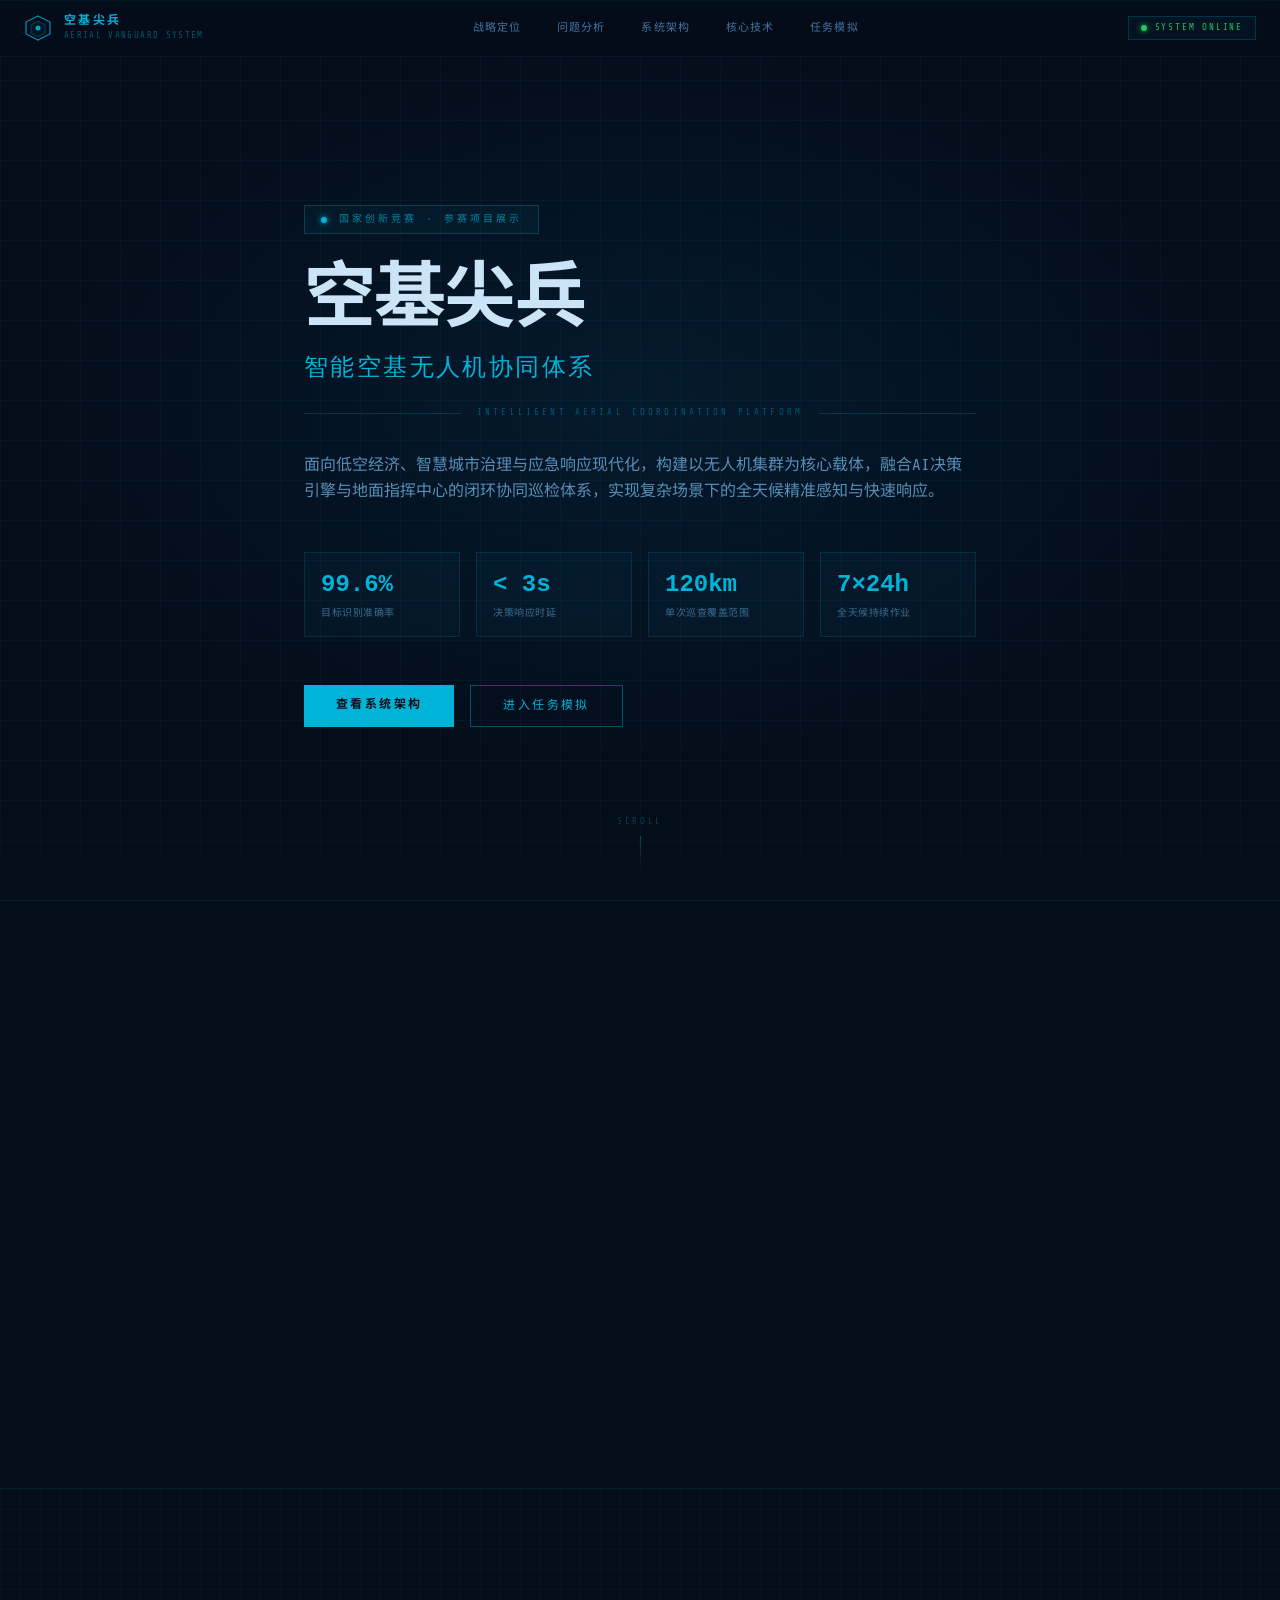
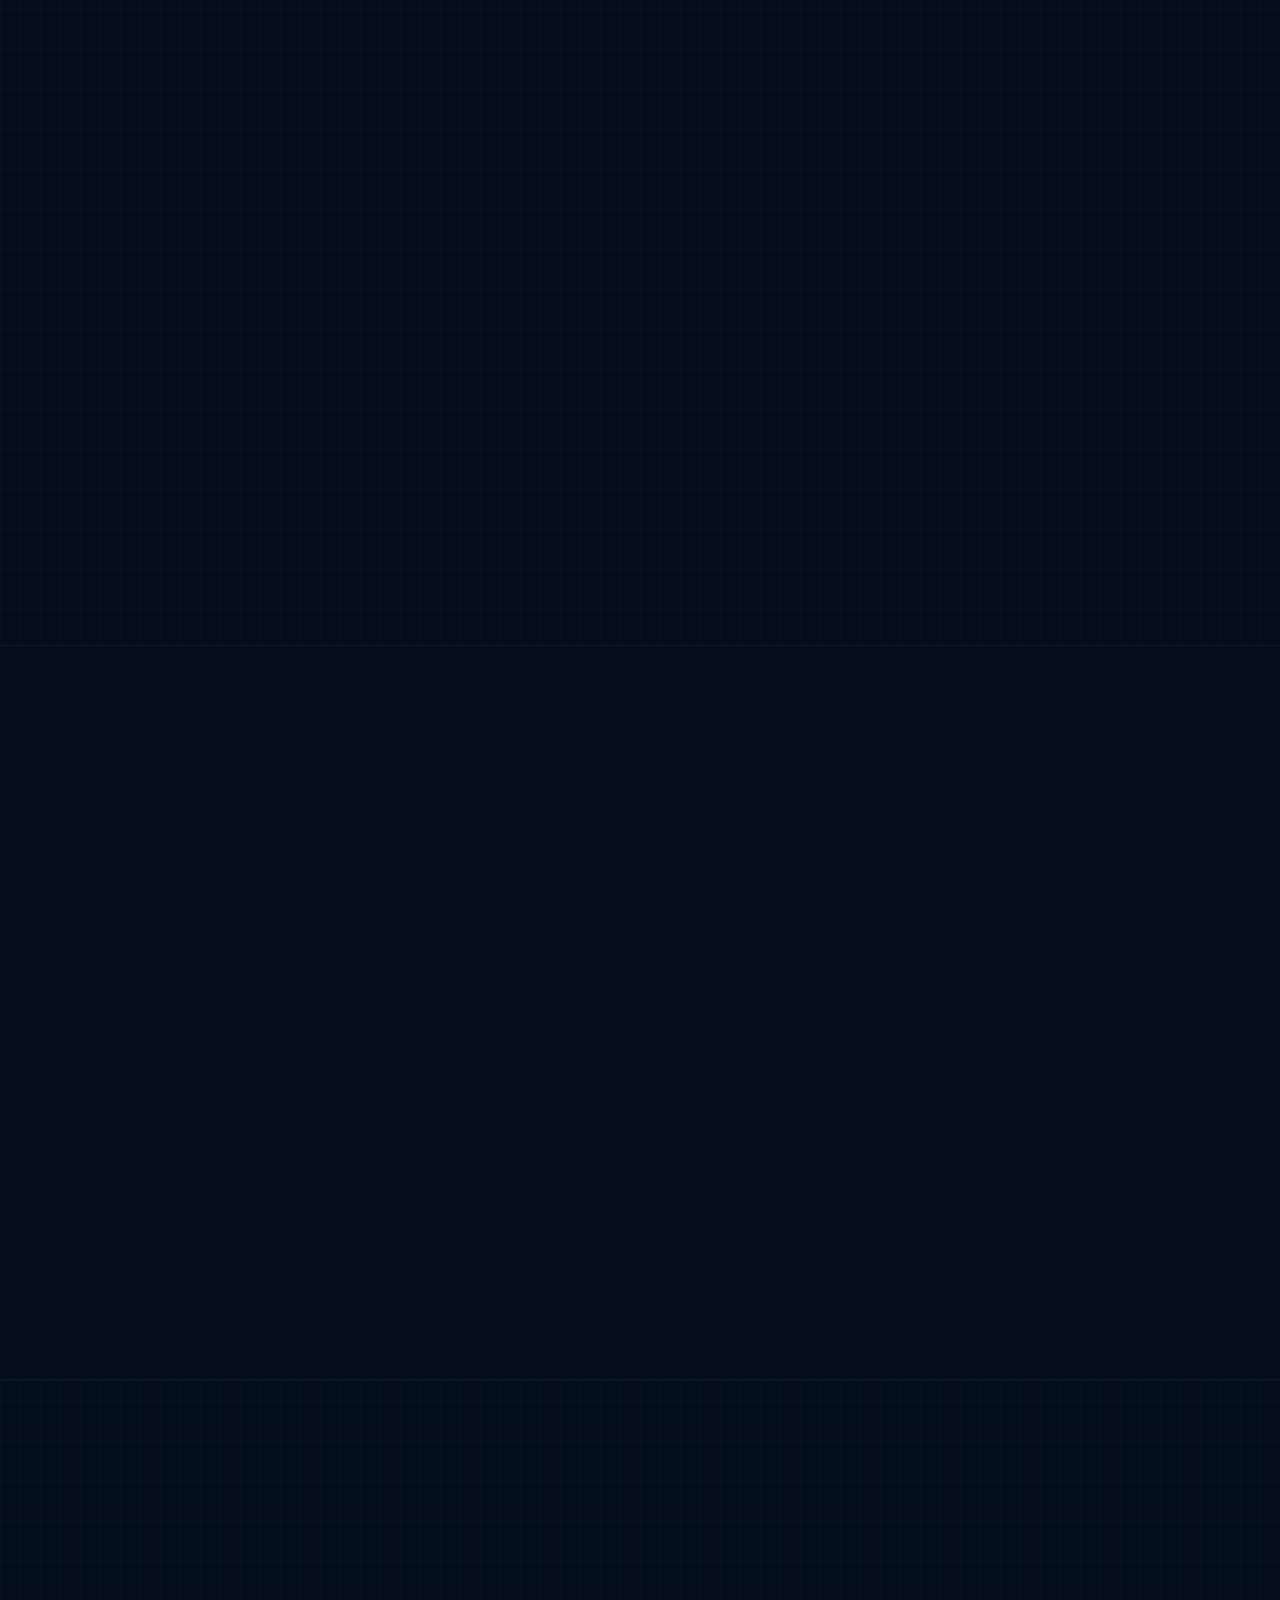
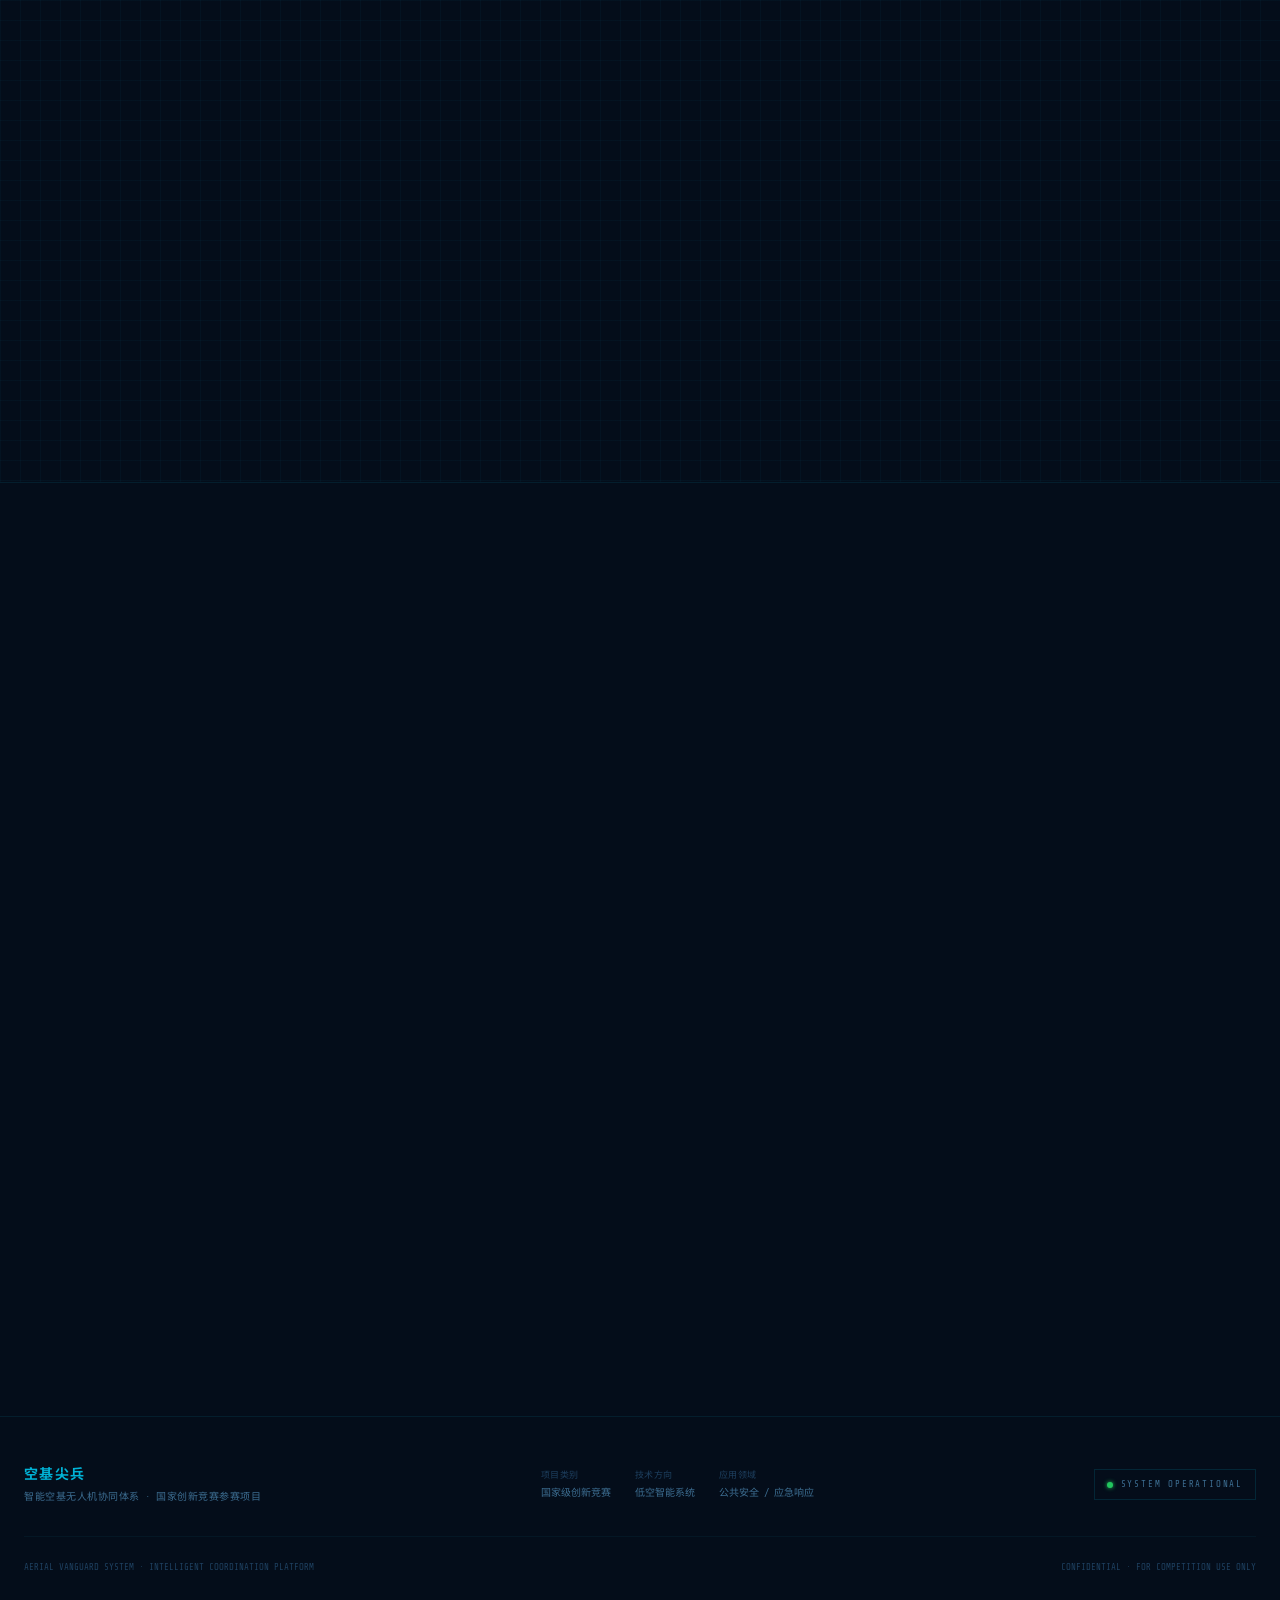
==== commit 0f55c8a6: "Fix CJK Chinese character rendering with self-hosted Noto Sans SC font subset Co-authored-by: zhu209" ====
--- a/index.html
+++ b/index.html
@@ -1,5 +1 @@
-<!DOCTYPE html><!--IQ_5bjH13WEYjulweZJTJ--><html lang="zh"><head><meta charSet="utf-8"/><meta name="viewport" content="width=device-width, initial-scale=1"/><link rel="stylesheet" href="/_next/static/chunks/45abc66a90294a73.css" data-precedence="next"/><link rel="preload" as="script" fetchPriority="low" href="/_next/static/chunks/ef49164d129b2d8d.js"/><script src="/_next/static/chunks/4a99772e6caa2d8a.js" async=""></script><script src="/_next/static/chunks/daa5d9db019b4281.js" async=""></script><script src="/_next/static/chunks/b9cfbaaba1fd82be.js" async=""></script><script src="/_next/static/chunks/turbopack-009c5623effcee96.js" async=""></script><script src="/_next/static/chunks/7dfeab42587bcc0e.js" async=""></script><script src="/_next/static/chunks/ffd1b856f494ce2b.js" async=""></script><script src="/_next/static/chunks/a22b9cebc562aca6.js" async=""></script><link rel="preload" href="https://fonts.googleapis.com/css2?family=Share+Tech+Mono&amp;family=Orbitron:wght@400;600;700;900&amp;family=Noto+Sans+SC:wght@400;500;700&amp;display=swap" as="style"/><link rel="preconnect" href="https://fonts.googleapis.com"/><link rel="preconnect" href="https://fonts.gstatic.com" crossorigin="anonymous"/><meta name="theme-color" content="#020c18"/><title>空基尖兵 — 智能空基无人机协同体系</title><meta name="description" content="国家创新竞赛项目 · 智能空基无人机协同体系演示平台 · 低空经济 · 智慧城市 · 应急响应现代化"/><meta name="generator" content="v0.app"/><link href="https://fonts.googleapis.com/css2?family=Share+Tech+Mono&amp;family=Orbitron:wght@400;600;700;900&amp;family=Noto+Sans+SC:wght@400;500;700&amp;display=swap" rel="stylesheet"/><script src="/_next/static/chunks/a6dad97d9634a72d.js" noModule=""></script><style>
-@font-face{font-family:'Orbitron';src:url('/_next/static/fonts/NotoSansCJK-SC-Regular-Subset.woff2') format('woff2'),local('Noto Sans SC'),local('Noto Sans CJK SC'),local('PingFang SC'),local('Microsoft YaHei'),local('SimHei'),local('WenQuanYi Micro Hei');font-weight:100 500;font-style:normal;unicode-range:U+4E00-U+9FFF,U+3400-U+4DBF,U+20000-U+2A6DF,U+2A700-U+2B73F,U+2B740-U+2B81F,U+2B820-U+2CEAF,U+F900-U+FAFF,U+2F800-U+2FA1F,U+3000-U+303F,U+FF00-U+FFEF,U+FFA0-U+FFDC}
-@font-face{font-family:'Orbitron';src:url('/_next/static/fonts/NotoSansCJK-SC-Bold-Subset.woff2') format('woff2'),local('Noto Sans SC'),local('Noto Sans CJK SC'),local('PingFang SC'),local('Microsoft YaHei'),local('SimHei'),local('WenQuanYi Micro Hei');font-weight:600 900;font-style:normal;unicode-range:U+4E00-U+9FFF,U+3400-U+4DBF,U+20000-U+2A6DF,U+2A700-U+2B73F,U+2B740-U+2B81F,U+2B820-U+2CEAF,U+F900-U+FAFF,U+2F800-U+2FA1F,U+3000-U+303F,U+FF00-U+FFEF,U+FFA0-U+FFDC}
-@font-face{font-family:'Share Tech Mono';src:url('/_next/static/fonts/NotoSansCJK-SC-Regular-Subset.woff2') format('woff2'),local('Noto Sans SC'),local('Noto Sans CJK SC'),local('PingFang SC'),local('Microsoft YaHei'),local('SimHei'),local('WenQuanYi Micro Hei');font-weight:100 900;font-style:normal;unicode-range:U+4E00-U+9FFF,U+3400-U+4DBF,U+20000-U+2A6DF,U+2A700-U+2B73F,U+2B740-U+2B81F,U+2B820-U+2CEAF,U+F900-U+FAFF,U+2F800-U+2FA1F,U+3000-U+303F,U+FF00-U+FFEF,U+FFA0-U+FFDC}
-</style></head><body class="font-mono antialiased"><div hidden=""><!--$--><!--/$--></div><main style="background:#040d1a"><header class="fixed top-0 left-0 right-0 z-50 transition-all duration-300" style="background:rgba(4,13,26,0.75);border-bottom:1px solid rgba(0,180,216,0.08);backdrop-filter:blur(12px)"><div class="max-w-7xl mx-auto px-6 h-14 flex items-center justify-between"><div class="flex items-center gap-3"><svg viewBox="0 0 28 28" fill="none" class="w-7 h-7 flex-shrink-0"><polygon points="14,2 26,8 26,20 14,26 2,20 2,8" stroke="rgba(0,180,216,0.8)" stroke-width="1.2" fill="none"></polygon><polygon points="14,7 21,11 21,19 14,23 7,19 7,11" stroke="rgba(0,180,216,0.4)" stroke-width="0.8" fill="rgba(0,180,216,0.06)"></polygon><circle cx="14" cy="14" r="2.5" fill="rgba(0,180,216,0.9)"></circle></svg><div><div class="text-xs font-bold tracking-[0.2em]" style="font-family:&#x27;Orbitron&#x27;,monospace;color:#00b4d8">空基尖兵</div><div class="text-[9px] tracking-[0.15em]" style="color:rgba(0,180,216,0.45)">AERIAL VANGUARD SYSTEM</div></div></div><nav class="hidden md:flex items-center gap-1"><a href="#strategy" class="px-4 py-1.5 text-[11px] tracking-widest transition-colors duration-200" style="font-family:&#x27;Share Tech Mono&#x27;,monospace;color:rgba(106,172,232,0.65)">战略定位</a><a href="#problem" class="px-4 py-1.5 text-[11px] tracking-widest transition-colors duration-200" style="font-family:&#x27;Share Tech Mono&#x27;,monospace;color:rgba(106,172,232,0.65)">问题分析</a><a href="#architecture" class="px-4 py-1.5 text-[11px] tracking-widest transition-colors duration-200" style="font-family:&#x27;Share Tech Mono&#x27;,monospace;color:rgba(106,172,232,0.65)">系统架构</a><a href="#technology" class="px-4 py-1.5 text-[11px] tracking-widest transition-colors duration-200" style="font-family:&#x27;Share Tech Mono&#x27;,monospace;color:rgba(106,172,232,0.65)">核心技术</a><a href="#simulation" class="px-4 py-1.5 text-[11px] tracking-widest transition-colors duration-200" style="font-family:&#x27;Share Tech Mono&#x27;,monospace;color:rgba(106,172,232,0.65)">任务模拟</a></nav><div class="hidden md:flex items-center gap-2 px-3 py-1" style="border:1px solid rgba(0,180,216,0.2);background:rgba(0,180,216,0.04)"><span class="w-1.5 h-1.5 rounded-full" style="background:#22c55e;box-shadow:0 0 6px #22c55e"></span><span class="text-[9px] tracking-[0.2em]" style="color:#22c55e">SYSTEM ONLINE</span></div></div></header><section class="relative min-h-screen flex flex-col justify-center overflow-hidden" style="background:#040d1a;background-image:linear-gradient(rgba(0,180,216,0.05) 1px,transparent 1px),linear-gradient(90deg,rgba(0,180,216,0.05) 1px,transparent 1px);background-size:40px 40px"><canvas class="absolute inset-0 w-full h-full pointer-events-none"></canvas><div class="absolute inset-0 pointer-events-none" style="background:radial-gradient(ellipse 70% 60% at 50% 45%, rgba(0,119,182,0.12) 0%, transparent 70%)"></div><div class="absolute top-0 left-0 right-0 h-px" style="background:rgba(0,180,216,0.4)"></div><div class="relative z-10 max-w-7xl mx-auto px-6 pt-24 pb-16"><div class="inline-flex items-center gap-3 mb-8 px-4 py-1.5" style="border:1px solid rgba(0,180,216,0.25);background:rgba(0,180,216,0.05)"><span class="w-1.5 h-1.5 rounded-full" style="background:#00b4d8;box-shadow:0 0 6px #00b4d8"></span><span class="text-[10px] tracking-[0.3em]" style="color:rgba(0,180,216,0.7);font-family:&#x27;Orbitron&#x27;,monospace">国家创新竞赛 · 参赛项目展示</span></div><div class="mb-6"><h1 class="text-5xl md:text-7xl font-bold leading-none tracking-tight mb-3" style="font-family:&#x27;Orbitron&#x27;,monospace;color:#cce4f7">空基尖兵</h1><div class="text-xl md:text-2xl tracking-widest font-light" style="color:#00b4d8;font-family:&#x27;Orbitron&#x27;,monospace">智能空基无人机协同体系</div></div><div class="flex items-center gap-4 mb-8"><div class="flex-1 h-px" style="background:rgba(0,180,216,0.2)"></div><span class="text-[9px] tracking-[0.35em]" style="color:rgba(0,180,216,0.4)">INTELLIGENT AERIAL COORDINATION PLATFORM</span><div class="flex-1 h-px" style="background:rgba(0,180,216,0.2)"></div></div><p class="max-w-2xl text-base leading-relaxed mb-12" style="color:#5a90b8">面向低空经济、智慧城市治理与应急响应现代化，构建以无人机集群为核心载体，融合AI决策引擎与地面指挥中心的闭环协同巡检体系，实现复杂场景下的全天候精准感知与快速响应。</p><div class="grid grid-cols-2 md:grid-cols-4 gap-4 mb-12"><div class="p-4" style="border:1px solid rgba(0,180,216,0.15);background:rgba(0,180,216,0.04)"><div class="text-2xl font-bold mb-1" style="font-family:&#x27;Orbitron&#x27;,monospace;color:#00b4d8">99.6%</div><div class="text-[10px] tracking-wider" style="color:#3d6e92">目标识别准确率</div></div><div class="p-4" style="border:1px solid rgba(0,180,216,0.15);background:rgba(0,180,216,0.04)"><div class="text-2xl font-bold mb-1" style="font-family:&#x27;Orbitron&#x27;,monospace;color:#00b4d8">&lt; 3s</div><div class="text-[10px] tracking-wider" style="color:#3d6e92">决策响应时延</div></div><div class="p-4" style="border:1px solid rgba(0,180,216,0.15);background:rgba(0,180,216,0.04)"><div class="text-2xl font-bold mb-1" style="font-family:&#x27;Orbitron&#x27;,monospace;color:#00b4d8">120km</div><div class="text-[10px] tracking-wider" style="color:#3d6e92">单次巡查覆盖范围</div></div><div class="p-4" style="border:1px solid rgba(0,180,216,0.15);background:rgba(0,180,216,0.04)"><div class="text-2xl font-bold mb-1" style="font-family:&#x27;Orbitron&#x27;,monospace;color:#00b4d8">7×24h</div><div class="text-[10px] tracking-wider" style="color:#3d6e92">全天候持续作业</div></div></div><div class="flex flex-wrap gap-4"><a href="#architecture" class="px-8 py-3 text-xs tracking-[0.2em] font-bold transition-all duration-200" style="font-family:&#x27;Orbitron&#x27;,monospace;background:#00b4d8;color:#040d1a">查看系统架构</a><a href="#simulation" class="px-8 py-3 text-xs tracking-[0.2em] transition-all duration-200" style="font-family:&#x27;Orbitron&#x27;,monospace;border:1px solid rgba(0,180,216,0.4);color:#00b4d8">进入任务模拟</a></div></div><div class="absolute bottom-0 left-0 right-0 h-24 pointer-events-none" style="background:linear-gradient(to bottom, transparent, #040d1a)"></div><div class="absolute bottom-8 left-1/2 -translate-x-1/2 flex flex-col items-center gap-2"><div class="text-[9px] tracking-[0.3em]" style="color:rgba(0,180,216,0.3)">SCROLL</div><div class="w-px h-8" style="background:linear-gradient(to bottom, rgba(0,180,216,0.4), transparent)"></div></div></section><section id="strategy" class="py-24" style="background:#040d1a;border-top:1px solid rgba(0,180,216,0.1)"><div class="max-w-7xl mx-auto px-6"><div class="mb-16 transition-all duration-700 opacity-0 translate-y-6"><div class="text-[9px] tracking-[0.4em] mb-3" style="color:rgba(0,180,216,0.5);font-family:&#x27;Orbitron&#x27;,monospace">LAYER 01 · STRATEGIC POSITIONING</div><h2 class="text-3xl font-bold mb-3" style="font-family:&#x27;Orbitron&#x27;,monospace;color:#cce4f7">国家战略需求对齐</h2><p class="text-sm" style="color:#3d6e92">本系统紧扣国家&quot;十四五&quot;数字经济与低空经济发展战略，以四大核心领域为应用支点</p></div><div class="grid grid-cols-1 md:grid-cols-2 lg:grid-cols-4 gap-4"><div class="p-5 transition-all duration-700 opacity-0 translate-y-6" style="transition-delay:0s;border:1px solid rgba(0,180,216,0.15);background:rgba(0,180,216,0.03)"><div class="flex items-center gap-2 mb-4 pb-3" style="border-bottom:1px solid rgba(0,180,216,0.15)"><div class="w-1 h-5 flex-shrink-0" style="background:#00b4d8"></div><span class="text-xs font-bold tracking-wider" style="color:#00b4d8;font-family:&#x27;Orbitron&#x27;,monospace">低空经济</span></div><div class="flex flex-col gap-2"><div class="flex items-center gap-2 py-1.5 px-2" style="background:rgba(0,180,216,0.05);border:1px solid rgba(0,180,216,0.08)"><div class="w-1 h-1 rounded-full flex-shrink-0" style="background:rgba(0,180,216,0.6)"></div><span class="text-[11px]" style="color:#5a90b8">空域精细化管理</span></div><div class="flex items-center gap-2 py-1.5 px-2" style="background:rgba(0,180,216,0.05);border:1px solid rgba(0,180,216,0.08)"><div class="w-1 h-1 rounded-full flex-shrink-0" style="background:rgba(0,180,216,0.6)"></div><span class="text-[11px]" style="color:#5a90b8">低空基础设施巡检</span></div><div class="flex items-center gap-2 py-1.5 px-2" style="background:rgba(0,180,216,0.05);border:1px solid rgba(0,180,216,0.08)"><div class="w-1 h-1 rounded-full flex-shrink-0" style="background:rgba(0,180,216,0.6)"></div><span class="text-[11px]" style="color:#5a90b8">物流通道监控</span></div><div class="flex items-center gap-2 py-1.5 px-2" style="background:rgba(0,180,216,0.05);border:1px solid rgba(0,180,216,0.08)"><div class="w-1 h-1 rounded-full flex-shrink-0" style="background:rgba(0,180,216,0.6)"></div><span class="text-[11px]" style="color:#5a90b8">城市空中交通</span></div></div></div><div class="p-5 transition-all duration-700 opacity-0 translate-y-6" style="transition-delay:0.1s;border:1px solid rgba(0,180,216,0.15);background:rgba(0,180,216,0.03)"><div class="flex items-center gap-2 mb-4 pb-3" style="border-bottom:1px solid rgba(0,180,216,0.15)"><div class="w-1 h-5 flex-shrink-0" style="background:#00b4d8"></div><span class="text-xs font-bold tracking-wider" style="color:#00b4d8;font-family:&#x27;Orbitron&#x27;,monospace">智慧城市治理</span></div><div class="flex flex-col gap-2"><div class="flex items-center gap-2 py-1.5 px-2" style="background:rgba(0,180,216,0.05);border:1px solid rgba(0,180,216,0.08)"><div class="w-1 h-1 rounded-full flex-shrink-0" style="background:rgba(0,180,216,0.6)"></div><span class="text-[11px]" style="color:#5a90b8">城市基础设施监测</span></div><div class="flex items-center gap-2 py-1.5 px-2" style="background:rgba(0,180,216,0.05);border:1px solid rgba(0,180,216,0.08)"><div class="w-1 h-1 rounded-full flex-shrink-0" style="background:rgba(0,180,216,0.6)"></div><span class="text-[11px]" style="color:#5a90b8">违规行为识别</span></div><div class="flex items-center gap-2 py-1.5 px-2" style="background:rgba(0,180,216,0.05);border:1px solid rgba(0,180,216,0.08)"><div class="w-1 h-1 rounded-full flex-shrink-0" style="background:rgba(0,180,216,0.6)"></div><span class="text-[11px]" style="color:#5a90b8">环境污染溯源</span></div><div class="flex items-center gap-2 py-1.5 px-2" style="background:rgba(0,180,216,0.05);border:1px solid rgba(0,180,216,0.08)"><div class="w-1 h-1 rounded-full flex-shrink-0" style="background:rgba(0,180,216,0.6)"></div><span class="text-[11px]" style="color:#5a90b8">交通态势感知</span></div></div></div><div class="p-5 transition-all duration-700 opacity-0 translate-y-6" style="transition-delay:0.2s;border:1px solid rgba(0,180,216,0.15);background:rgba(0,180,216,0.03)"><div class="flex items-center gap-2 mb-4 pb-3" style="border-bottom:1px solid rgba(0,180,216,0.15)"><div class="w-1 h-5 flex-shrink-0" style="background:#00b4d8"></div><span class="text-xs font-bold tracking-wider" style="color:#00b4d8;font-family:&#x27;Orbitron&#x27;,monospace">应急响应现代化</span></div><div class="flex flex-col gap-2"><div class="flex items-center gap-2 py-1.5 px-2" style="background:rgba(0,180,216,0.05);border:1px solid rgba(0,180,216,0.08)"><div class="w-1 h-1 rounded-full flex-shrink-0" style="background:rgba(0,180,216,0.6)"></div><span class="text-[11px]" style="color:#5a90b8">灾情快速评估</span></div><div class="flex items-center gap-2 py-1.5 px-2" style="background:rgba(0,180,216,0.05);border:1px solid rgba(0,180,216,0.08)"><div class="w-1 h-1 rounded-full flex-shrink-0" style="background:rgba(0,180,216,0.6)"></div><span class="text-[11px]" style="color:#5a90b8">搜救目标定位</span></div><div class="flex items-center gap-2 py-1.5 px-2" style="background:rgba(0,180,216,0.05);border:1px solid rgba(0,180,216,0.08)"><div class="w-1 h-1 rounded-full flex-shrink-0" style="background:rgba(0,180,216,0.6)"></div><span class="text-[11px]" style="color:#5a90b8">危险区域探测</span></div><div class="flex items-center gap-2 py-1.5 px-2" style="background:rgba(0,180,216,0.05);border:1px solid rgba(0,180,216,0.08)"><div class="w-1 h-1 rounded-full flex-shrink-0" style="background:rgba(0,180,216,0.6)"></div><span class="text-[11px]" style="color:#5a90b8">现场实时回传</span></div></div></div><div class="p-5 transition-all duration-700 opacity-0 translate-y-6" style="transition-delay:0.30000000000000004s;border:1px solid rgba(0,180,216,0.15);background:rgba(0,180,216,0.03)"><div class="flex items-center gap-2 mb-4 pb-3" style="border-bottom:1px solid rgba(0,180,216,0.15)"><div class="w-1 h-5 flex-shrink-0" style="background:#00b4d8"></div><span class="text-xs font-bold tracking-wider" style="color:#00b4d8;font-family:&#x27;Orbitron&#x27;,monospace">公共安全数字化</span></div><div class="flex flex-col gap-2"><div class="flex items-center gap-2 py-1.5 px-2" style="background:rgba(0,180,216,0.05);border:1px solid rgba(0,180,216,0.08)"><div class="w-1 h-1 rounded-full flex-shrink-0" style="background:rgba(0,180,216,0.6)"></div><span class="text-[11px]" style="color:#5a90b8">大型活动安保</span></div><div class="flex items-center gap-2 py-1.5 px-2" style="background:rgba(0,180,216,0.05);border:1px solid rgba(0,180,216,0.08)"><div class="w-1 h-1 rounded-full flex-shrink-0" style="background:rgba(0,180,216,0.6)"></div><span class="text-[11px]" style="color:#5a90b8">边界防控预警</span></div><div class="flex items-center gap-2 py-1.5 px-2" style="background:rgba(0,180,216,0.05);border:1px solid rgba(0,180,216,0.08)"><div class="w-1 h-1 rounded-full flex-shrink-0" style="background:rgba(0,180,216,0.6)"></div><span class="text-[11px]" style="color:#5a90b8">危化品泄漏监测</span></div><div class="flex items-center gap-2 py-1.5 px-2" style="background:rgba(0,180,216,0.05);border:1px solid rgba(0,180,216,0.08)"><div class="w-1 h-1 rounded-full flex-shrink-0" style="background:rgba(0,180,216,0.6)"></div><span class="text-[11px]" style="color:#5a90b8">群体事件研判</span></div></div></div></div></div></section><section id="problem" class="py-24" style="background:#040d1a;border-top:1px solid rgba(0,180,216,0.1);background-image:linear-gradient(rgba(0,180,216,0.04) 1px,transparent 1px),linear-gradient(90deg,rgba(0,180,216,0.04) 1px,transparent 1px);background-size:20px 20px"><div class="max-w-7xl mx-auto px-6"><div class="mb-16 transition-all duration-700 opacity-0 translate-y-6"><div class="text-[9px] tracking-[0.4em] mb-3" style="color:rgba(0,180,216,0.5);font-family:&#x27;Orbitron&#x27;,monospace">LAYER 01 · PROBLEM ANALYSIS</div><h2 class="text-3xl font-bold mb-3" style="font-family:&#x27;Orbitron&#x27;,monospace;color:#cce4f7">传统体系痛点解析</h2><p class="text-sm" style="color:#3d6e92">现有应急巡检响应链在以下四个维度存在系统性缺陷</p></div><div class="mb-14 p-6 transition-all duration-700 delay-200 opacity-0 translate-y-6" style="border:1px solid rgba(0,180,216,0.12);background:rgba(6,18,31,0.6)"><div class="text-[9px] tracking-[0.3em] mb-5" style="color:rgba(0,180,216,0.4)">传统应急响应链路 · BROKEN CHAIN</div><div class="flex flex-wrap items-center gap-2"><div class="flex items-center gap-2"><div class="relative px-3 py-2 text-[11px]" style="border:1px solid rgba(0,180,216,0.2);background:rgba(0,180,216,0.04);color:#5a90b8">人工巡检</div><span style="color:rgba(0,180,216,0.4)">→</span></div><div class="flex items-center gap-2"><div class="relative px-3 py-2 text-[11px]" style="border:1px solid rgba(0,180,216,0.2);background:rgba(0,180,216,0.04);color:#5a90b8">电话上报</div><span style="color:rgba(0,180,216,0.4)">→</span></div><div class="flex items-center gap-2"><div class="relative px-3 py-2 text-[11px]" style="border:1px solid rgba(239,68,68,0.5);background:rgba(239,68,68,0.06);color:#ef4444"><span class="absolute -top-3 left-1/2 -translate-x-1/2 text-[8px]" style="color:#ef4444">瓶颈</span>领导审批</div><span style="color:rgba(239,68,68,0.6)">→</span></div><div class="flex items-center gap-2"><div class="relative px-3 py-2 text-[11px]" style="border:1px solid rgba(0,180,216,0.2);background:rgba(0,180,216,0.04);color:#5a90b8">调派人员</div><span style="color:rgba(0,180,216,0.4)">→</span></div><div class="flex items-center gap-2"><div class="relative px-3 py-2 text-[11px]" style="border:1px solid rgba(239,68,68,0.5);background:rgba(239,68,68,0.06);color:#ef4444"><span class="absolute -top-3 left-1/2 -translate-x-1/2 text-[8px]" style="color:#ef4444">瓶颈</span>抵达现场</div><span style="color:rgba(239,68,68,0.6)">→</span></div><div class="flex items-center gap-2"><div class="relative px-3 py-2 text-[11px]" style="border:1px solid rgba(0,180,216,0.2);background:rgba(0,180,216,0.04);color:#5a90b8">处置作业</div></div><div class="ml-2 px-3 py-2 text-[10px] tracking-wider" style="border:1px solid rgba(239,68,68,0.4);background:rgba(239,68,68,0.05);color:#ef4444">平均延误 45min+</div></div></div><div class="grid grid-cols-1 md:grid-cols-2 gap-4"><div class="p-5 transition-all duration-700 opacity-0 translate-y-6" style="transition-delay:0.3s;border:1px solid #ef444422;background:rgba(6,18,31,0.8)"><div class="flex items-start justify-between mb-3"><div class="flex items-center gap-3"><span class="text-xs font-bold" style="font-family:&#x27;Orbitron&#x27;,monospace;color:#ef4444;opacity:0.6">01</span><span class="text-xs font-bold" style="color:#cce4f7">传统巡检响应链断裂</span></div><span class="text-[9px] px-2 py-0.5 tracking-wider flex-shrink-0" style="border:1px solid #ef444444;color:#ef4444;background:#ef44440a;font-family:&#x27;Orbitron&#x27;,monospace">响应时延 &gt; 45min</span></div><p class="text-[11px] leading-relaxed" style="color:#3d6e92">人工巡检依赖地面人员，视野受限、信息滞后，遇突发事件无法及时响应，平均处置时延超 45 分钟。</p><div class="mt-4 h-px" style="background:linear-gradient(to right, #ef444444, transparent)"></div></div><div class="p-5 transition-all duration-700 opacity-0 translate-y-6" style="transition-delay:0.4s;border:1px solid #f59e0b22;background:rgba(6,18,31,0.8)"><div class="flex items-start justify-between mb-3"><div class="flex items-center gap-3"><span class="text-xs font-bold" style="font-family:&#x27;Orbitron&#x27;,monospace;color:#f59e0b;opacity:0.6">02</span><span class="text-xs font-bold" style="color:#cce4f7">多源数据孤岛严重</span></div><span class="text-[9px] px-2 py-0.5 tracking-wider flex-shrink-0" style="border:1px solid #f59e0b44;color:#f59e0b;background:#f59e0b0a;font-family:&#x27;Orbitron&#x27;,monospace">数据融合率 &lt; 30%</span></div><p class="text-[11px] leading-relaxed" style="color:#3d6e92">传感器、视频、气象等数据分散存储，缺乏统一融合决策平台，协同指挥效率低下。</p><div class="mt-4 h-px" style="background:linear-gradient(to right, #f59e0b44, transparent)"></div></div><div class="p-5 transition-all duration-700 opacity-0 translate-y-6" style="transition-delay:0.5s;border:1px solid #f59e0b22;background:rgba(6,18,31,0.8)"><div class="flex items-start justify-between mb-3"><div class="flex items-center gap-3"><span class="text-xs font-bold" style="font-family:&#x27;Orbitron&#x27;,monospace;color:#f59e0b;opacity:0.6">03</span><span class="text-xs font-bold" style="color:#cce4f7">复杂环境感知能力不足</span></div><span class="text-[9px] px-2 py-0.5 tracking-wider flex-shrink-0" style="border:1px solid #f59e0b44;color:#f59e0b;background:#f59e0b0a;font-family:&#x27;Orbitron&#x27;,monospace">复杂场景覆盖率 &lt; 40%</span></div><p class="text-[11px] leading-relaxed" style="color:#3d6e92">现有无人机缺乏智能避障与自主决策能力，在夜间、恶劣天气或密集障碍场景中作业安全性差。</p><div class="mt-4 h-px" style="background:linear-gradient(to right, #f59e0b44, transparent)"></div></div><div class="p-5 transition-all duration-700 opacity-0 translate-y-6" style="transition-delay:0.6000000000000001s;border:1px solid #00b4d822;background:rgba(6,18,31,0.8)"><div class="flex items-start justify-between mb-3"><div class="flex items-center gap-3"><span class="text-xs font-bold" style="font-family:&#x27;Orbitron&#x27;,monospace;color:#00b4d8;opacity:0.6">04</span><span class="text-xs font-bold" style="color:#cce4f7">人力成本居高不下</span></div><span class="text-[9px] px-2 py-0.5 tracking-wider flex-shrink-0" style="border:1px solid #00b4d844;color:#00b4d8;background:#00b4d80a;font-family:&#x27;Orbitron&#x27;,monospace">人力占比 &gt; 65%</span></div><p class="text-[11px] leading-relaxed" style="color:#3d6e92">大范围持续巡检需大量一线人员，危险场所作业存在安全风险，人力成本占总运营成本 65% 以上。</p><div class="mt-4 h-px" style="background:linear-gradient(to right, #00b4d844, transparent)"></div></div></div></div></section><section id="architecture" class="py-24" style="background:#040d1a;border-top:1px solid rgba(0,180,216,0.1)"><div class="max-w-7xl mx-auto px-6"><div class="mb-16 transition-all duration-700 opacity-0 translate-y-6"><div class="text-[9px] tracking-[0.4em] mb-3" style="color:rgba(0,180,216,0.5);font-family:&#x27;Orbitron&#x27;,monospace">LAYER 01 · CORE SYSTEM ARCHITECTURE</div><h2 class="text-3xl font-bold mb-3" style="font-family:&#x27;Orbitron&#x27;,monospace;color:#cce4f7">全系统架构图</h2><p class="text-sm" style="color:#3d6e92">六层闭环体系架构——从前端空基感知到后端决策执行，形成自主运转的智能闭环</p></div><div class="p-8 mb-8 relative transition-all duration-700 delay-200 opacity-0 translate-y-6" style="border:1px solid rgba(0,180,216,0.15);background:rgba(6,18,31,0.8)"><div class="absolute w-4 h-4 top-0 left-0 border-t border-l" style="border-color:rgba(0,180,216,0.5)"></div><div class="absolute w-4 h-4 top-0 right-0 border-t border-r" style="border-color:rgba(0,180,216,0.5)"></div><div class="absolute w-4 h-4 bottom-0 left-0 border-b border-l" style="border-color:rgba(0,180,216,0.5)"></div><div class="absolute w-4 h-4 bottom-0 right-0 border-b border-r" style="border-color:rgba(0,180,216,0.5)"></div><div class="text-[9px] tracking-[0.35em] mb-8 text-center" style="color:rgba(0,180,216,0.35)">CLOSED-LOOP INTELLIGENT COORDINATION SYSTEM</div><div class="flex flex-wrap items-stretch justify-center gap-0"><div class="flex items-center"><div class="flex flex-col items-center cursor-pointer transition-all duration-300" style="width:130px;padding:16px 12px;border:1px solid #00b4d822;background:rgba(0,0,0,0.2);box-shadow:none;transform:none"><div class="text-xs font-bold text-center mb-1" style="color:#cce4f7;font-family:&#x27;Orbitron&#x27;,monospace">空基平台</div><div class="text-[8px] text-center tracking-wider" style="color:rgba(0,180,216,0.4)">Airborne Platform</div></div><div class="flex flex-col items-center" style="width:32px;flex-shrink:0"><div class="w-full h-px" style="background:rgba(0,180,216,0.25)"></div><div class="text-[10px]" style="color:rgba(0,180,216,0.5);margin-top:-6px">▶</div></div></div><div class="flex items-center"><div class="flex flex-col items-center cursor-pointer transition-all duration-300" style="width:130px;padding:16px 12px;border:1px solid #0077b622;background:rgba(0,0,0,0.2);box-shadow:none;transform:none"><div class="text-xs font-bold text-center mb-1" style="color:#cce4f7;font-family:&#x27;Orbitron&#x27;,monospace">感知层</div><div class="text-[8px] text-center tracking-wider" style="color:rgba(0,180,216,0.4)">Sensing Layer</div></div><div class="flex flex-col items-center" style="width:32px;flex-shrink:0"><div class="w-full h-px" style="background:rgba(0,180,216,0.25)"></div><div class="text-[10px]" style="color:rgba(0,180,216,0.5);margin-top:-6px">▶</div></div></div><div class="flex items-center"><div class="flex flex-col items-center cursor-pointer transition-all duration-300" style="width:130px;padding:16px 12px;border:1px solid #48cae422;background:rgba(0,0,0,0.2);box-shadow:none;transform:none"><div class="text-xs font-bold text-center mb-1" style="color:#cce4f7;font-family:&#x27;Orbitron&#x27;,monospace">数据传输</div><div class="text-[8px] text-center tracking-wider" style="color:rgba(0,180,216,0.4)">Data Transmission</div></div><div class="flex flex-col items-center" style="width:32px;flex-shrink:0"><div class="w-full h-px" style="background:rgba(0,180,216,0.25)"></div><div class="text-[10px]" style="color:rgba(0,180,216,0.5);margin-top:-6px">▶</div></div></div><div class="flex items-center"><div class="flex flex-col items-center cursor-pointer transition-all duration-300" style="width:130px;padding:16px 12px;border:1px solid #00b4d822;background:#00b4d806;box-shadow:none;transform:none"><div class="text-xs font-bold text-center mb-1" style="color:#cce4f7;font-family:&#x27;Orbitron&#x27;,monospace">AI决策引擎</div><div class="text-[8px] text-center tracking-wider" style="color:rgba(0,180,216,0.4)">AI Decision Engine</div><div class="mt-2 px-2 py-0.5 text-[7px] tracking-wider" style="border:1px solid rgba(0,180,216,0.4);color:#00b4d8;background:rgba(0,180,216,0.06)">CORE</div></div><div class="flex flex-col items-center" style="width:32px;flex-shrink:0"><div class="w-full h-px" style="background:rgba(0,180,216,0.25)"></div><div class="text-[10px]" style="color:rgba(0,180,216,0.5);margin-top:-6px">▶</div></div></div><div class="flex items-center"><div class="flex flex-col items-center cursor-pointer transition-all duration-300" style="width:130px;padding:16px 12px;border:1px solid #0077b622;background:rgba(0,0,0,0.2);box-shadow:none;transform:none"><div class="text-xs font-bold text-center mb-1" style="color:#cce4f7;font-family:&#x27;Orbitron&#x27;,monospace">地面指挥中心</div><div class="text-[8px] text-center tracking-wider" style="color:rgba(0,180,216,0.4)">Ground Command</div></div><div class="flex flex-col items-center" style="width:32px;flex-shrink:0"><div class="w-full h-px" style="background:rgba(0,180,216,0.25)"></div><div class="text-[10px]" style="color:rgba(0,180,216,0.5);margin-top:-6px">▶</div></div></div><div class="flex items-center"><div class="flex flex-col items-center cursor-pointer transition-all duration-300" style="width:130px;padding:16px 12px;border:1px solid #22c55e22;background:rgba(0,0,0,0.2);box-shadow:none;transform:none"><div class="text-xs font-bold text-center mb-1" style="color:#cce4f7;font-family:&#x27;Orbitron&#x27;,monospace">反馈执行</div><div class="text-[8px] text-center tracking-wider" style="color:rgba(0,180,216,0.4)">Feedback Execution</div></div></div></div><div class="mt-8 flex justify-center"><div class="flex items-center gap-6 px-6 py-3 text-[10px]" style="border:1px solid rgba(34,197,94,0.2);background:rgba(34,197,94,0.04);color:rgba(34,197,94,0.7)"><span class="text-[8px] tracking-[0.3em]">CLOSED-LOOP FEEDBACK</span><div class="h-px" style="background:linear-gradient(to right,rgba(34,197,94,0.4),rgba(0,180,216,0.4));width:80px"></div><span class="text-[8px] tracking-[0.3em]">闭环自优化迭代</span></div></div></div><div class="grid grid-cols-2 md:grid-cols-3 lg:grid-cols-6 gap-3"><div class="p-3 transition-all duration-700 opacity-0 translate-y-6" style="transition-delay:0.4s;border:1px solid #00b4d818;background:rgba(6,18,31,0.5)"><div class="text-[9px] font-bold mb-2" style="color:#00b4d8;font-family:&#x27;Orbitron&#x27;,monospace">空基平台</div><p class="text-[10px] leading-relaxed" style="color:#3d6e92">多旋翼/固定翼集群，集成多光谱/热成像传感器阵列</p></div><div class="p-3 transition-all duration-700 opacity-0 translate-y-6" style="transition-delay:0.48000000000000004s;border:1px solid #0077b618;background:rgba(6,18,31,0.5)"><div class="text-[9px] font-bold mb-2" style="color:#0077b6;font-family:&#x27;Orbitron&#x27;,monospace">感知层</div><p class="text-[10px] leading-relaxed" style="color:#3d6e92">可见光、红外、气体检测、LiDAR多源融合感知</p></div><div class="p-3 transition-all duration-700 opacity-0 translate-y-6" style="transition-delay:0.56s;border:1px solid #48cae418;background:rgba(6,18,31,0.5)"><div class="text-[9px] font-bold mb-2" style="color:#48cae4;font-family:&#x27;Orbitron&#x27;,monospace">数据传输</div><p class="text-[10px] leading-relaxed" style="color:#3d6e92">5G/专网加密链路，支持1080P实时视频双工传输</p></div><div class="p-3 transition-all duration-700 opacity-0 translate-y-6" style="transition-delay:0.64s;border:1px solid #00b4d818;background:rgba(6,18,31,0.5)"><div class="text-[9px] font-bold mb-2" style="color:#00b4d8;font-family:&#x27;Orbitron&#x27;,monospace">AI决策引擎</div><p class="text-[10px] leading-relaxed" style="color:#3d6e92">边缘推理+云端协同，目标检测/行为识别/风险评估</p></div><div class="p-3 transition-all duration-700 opacity-0 translate-y-6" style="transition-delay:0.72s;border:1px solid #0077b618;background:rgba(6,18,31,0.5)"><div class="text-[9px] font-bold mb-2" style="color:#0077b6;font-family:&#x27;Orbitron&#x27;,monospace">地面指挥中心</div><p class="text-[10px] leading-relaxed" style="color:#3d6e92">态势感知大屏、任务调度、跨部门协同指挥</p></div><div class="p-3 transition-all duration-700 opacity-0 translate-y-6" style="transition-delay:0.8s;border:1px solid #22c55e18;background:rgba(6,18,31,0.5)"><div class="text-[9px] font-bold mb-2" style="color:#22c55e;font-family:&#x27;Orbitron&#x27;,monospace">反馈执行</div><p class="text-[10px] leading-relaxed" style="color:#3d6e92">指令下发、任务核验、处置结果闭环上报</p></div></div></div></section><section id="technology" class="py-24" style="background:#040d1a;border-top:1px solid rgba(0,180,216,0.1);background-image:linear-gradient(rgba(0,180,216,0.04) 1px,transparent 1px),linear-gradient(90deg,rgba(0,180,216,0.04) 1px,transparent 1px);background-size:20px 20px"><div class="max-w-7xl mx-auto px-6"><div class="mb-16 transition-all duration-700 opacity-0 translate-y-6"><div class="text-[9px] tracking-[0.4em] mb-3" style="color:rgba(0,180,216,0.5);font-family:&#x27;Orbitron&#x27;,monospace">LAYER 01 · CORE TECHNOLOGIES</div><h2 class="text-3xl font-bold mb-3" style="font-family:&#x27;Orbitron&#x27;,monospace;color:#cce4f7">核心技术模块</h2><p class="text-sm" style="color:#3d6e92">五大核心技术体系，每一模块均完整呈现：原理 → 功能 → 实测产出</p></div><div class="flex flex-wrap gap-1 mb-6 transition-all duration-700 delay-100 opacity-0" style="border-bottom:1px solid rgba(0,180,216,0.12)"><button class="flex items-center gap-2 px-4 py-2.5 text-[10px] tracking-wider transition-all duration-200" style="font-family:&#x27;Orbitron&#x27;,monospace;color:#00b4d8;background:#00b4d80d;border-bottom:2px solid #00b4d8;margin-bottom:-1px"><span class="text-[8px]" style="color:#00b4d8;opacity:0.7">T-01</span>自主飞行控制</button><button class="flex items-center gap-2 px-4 py-2.5 text-[10px] tracking-wider transition-all duration-200" style="font-family:&#x27;Orbitron&#x27;,monospace;color:#3d6e92;background:transparent;border-bottom:2px solid transparent;margin-bottom:-1px"><span class="text-[8px]" style="color:#3d6e92;opacity:0.7">T-02</span>AI视觉识别</button><button class="flex items-center gap-2 px-4 py-2.5 text-[10px] tracking-wider transition-all duration-200" style="font-family:&#x27;Orbitron&#x27;,monospace;color:#3d6e92;background:transparent;border-bottom:2px solid transparent;margin-bottom:-1px"><span class="text-[8px]" style="color:#3d6e92;opacity:0.7">T-03</span>智能路径规划</button><button class="flex items-center gap-2 px-4 py-2.5 text-[10px] tracking-wider transition-all duration-200" style="font-family:&#x27;Orbitron&#x27;,monospace;color:#3d6e92;background:transparent;border-bottom:2px solid transparent;margin-bottom:-1px"><span class="text-[8px]" style="color:#3d6e92;opacity:0.7">T-04</span>实时通信系统</button><button class="flex items-center gap-2 px-4 py-2.5 text-[10px] tracking-wider transition-all duration-200" style="font-family:&#x27;Orbitron&#x27;,monospace;color:#3d6e92;background:transparent;border-bottom:2px solid transparent;margin-bottom:-1px"><span class="text-[8px]" style="color:#3d6e92;opacity:0.7">T-05</span>模块化载荷集成</button></div><div class="grid grid-cols-1 lg:grid-cols-3 gap-4 mb-8 transition-all duration-700 delay-200 opacity-0"><div class="p-5" style="border:1px solid #00b4d822;background:rgba(6,18,31,0.8)"><div class="flex items-center gap-2 mb-4"><div class="w-px h-4" style="background:#00b4d8"></div><span class="text-[9px] tracking-[0.3em]" style="color:#00b4d8;font-family:&#x27;Orbitron&#x27;,monospace">PRINCIPLE · 原理</span></div><p class="text-[12px] leading-relaxed" style="color:#5a90b8">基于状态机 + 强化学习的双模态控制律，融合IMU/GPS/视觉里程计实现厘米级定位</p></div><div class="p-5" style="border:1px solid #00b4d822;background:rgba(6,18,31,0.8)"><div class="flex items-center gap-2 mb-4"><div class="w-px h-4" style="background:#00b4d8"></div><span class="text-[9px] tracking-[0.3em]" style="color:#00b4d8;font-family:&#x27;Orbitron&#x27;,monospace">FUNCTION · 功能</span></div><div class="flex flex-col gap-2"><div class="flex items-center gap-2"><div class="w-1 h-1 rounded-full flex-shrink-0" style="background:#00b4d8"></div><span class="text-[11px]" style="color:#5a90b8">自主起降</span></div><div class="flex items-center gap-2"><div class="w-1 h-1 rounded-full flex-shrink-0" style="background:#00b4d8"></div><span class="text-[11px]" style="color:#5a90b8">动态避障</span></div><div class="flex items-center gap-2"><div class="w-1 h-1 rounded-full flex-shrink-0" style="background:#00b4d8"></div><span class="text-[11px]" style="color:#5a90b8">编队协同</span></div><div class="flex items-center gap-2"><div class="w-1 h-1 rounded-full flex-shrink-0" style="background:#00b4d8"></div><span class="text-[11px]" style="color:#5a90b8">断链返航</span></div></div></div><div class="p-5" style="border:1px solid #00b4d822;background:rgba(6,18,31,0.8)"><div class="flex items-center gap-2 mb-4"><div class="w-px h-4" style="background:#00b4d8"></div><span class="text-[9px] tracking-[0.3em]" style="color:#00b4d8;font-family:&#x27;Orbitron&#x27;,monospace">OUTPUT · 产出</span></div><p class="text-[12px] leading-relaxed" style="color:#5a90b8">单机误差 &lt; 10cm，集群编队间距精度 ± 0.5m</p><div class="mt-5 flex flex-col gap-3"><div><div class="flex justify-between items-center mb-1.5"><span class="text-[10px]" style="color:#3d6e92">定位精度</span><span class="text-[10px] font-bold" style="color:#00b4d8;font-family:&#x27;Orbitron&#x27;,monospace">96<span class="text-[8px] ml-0.5" style="color:rgba(0,180,216,0.5)">cm级</span></span></div><div class="h-1 w-full" style="background:rgba(0,0,0,0.4)"><div class="h-full transition-all duration-1000 ease-out" style="width:0%;background:#00b4d8"></div></div></div><div><div class="flex justify-between items-center mb-1.5"><span class="text-[10px]" style="color:#3d6e92">避障成功率</span><span class="text-[10px] font-bold" style="color:#00b4d8;font-family:&#x27;Orbitron&#x27;,monospace">99<span class="text-[8px] ml-0.5" style="color:rgba(0,180,216,0.5)">%</span></span></div><div class="h-1 w-full" style="background:rgba(0,0,0,0.4)"><div class="h-full transition-all duration-1000 ease-out" style="width:0%;background:#00b4d8"></div></div></div></div></div></div><div class="grid grid-cols-1 md:grid-cols-5 gap-3"><button class="text-left p-4 transition-all duration-200 opacity-0" style="transition-delay:0.3s;border:1px solid #00b4d850;background:#00b4d808"><div class="text-[8px] mb-1 tracking-wider" style="color:#00b4d870;font-family:&#x27;Orbitron&#x27;,monospace">T-01</div><div class="text-[11px] font-bold mb-1" style="color:#00b4d8">自主飞行控制</div><div class="text-[9px]" style="color:#3d6e92">Autonomous Flight Control</div></button><button class="text-left p-4 transition-all duration-200 opacity-0" style="transition-delay:0.38s;border:1px solid #0077b618;background:rgba(6,18,31,0.5)"><div class="text-[8px] mb-1 tracking-wider" style="color:#0077b670;font-family:&#x27;Orbitron&#x27;,monospace">T-02</div><div class="text-[11px] font-bold mb-1" style="color:#cce4f7">AI视觉识别</div><div class="text-[9px]" style="color:#3d6e92">AI Visual Recognition</div></button><button class="text-left p-4 transition-all duration-200 opacity-0" style="transition-delay:0.45999999999999996s;border:1px solid #48cae418;background:rgba(6,18,31,0.5)"><div class="text-[8px] mb-1 tracking-wider" style="color:#48cae470;font-family:&#x27;Orbitron&#x27;,monospace">T-03</div><div class="text-[11px] font-bold mb-1" style="color:#cce4f7">智能路径规划</div><div class="text-[9px]" style="color:#3d6e92">Intelligent Route Planning</div></button><button class="text-left p-4 transition-all duration-200 opacity-0" style="transition-delay:0.54s;border:1px solid #0077b618;background:rgba(6,18,31,0.5)"><div class="text-[8px] mb-1 tracking-wider" style="color:#0077b670;font-family:&#x27;Orbitron&#x27;,monospace">T-04</div><div class="text-[11px] font-bold mb-1" style="color:#cce4f7">实时通信系统</div><div class="text-[9px]" style="color:#3d6e92">Real-Time Communication</div></button><button class="text-left p-4 transition-all duration-200 opacity-0" style="transition-delay:0.62s;border:1px solid #00b4d818;background:rgba(6,18,31,0.5)"><div class="text-[8px] mb-1 tracking-wider" style="color:#00b4d870;font-family:&#x27;Orbitron&#x27;,monospace">T-05</div><div class="text-[11px] font-bold mb-1" style="color:#cce4f7">模块化载荷集成</div><div class="text-[9px]" style="color:#3d6e92">Modular Payload Integration</div></button></div></div></section><section id="simulation" class="py-24" style="background:#040d1a;border-top:1px solid rgba(0,180,216,0.1)"><div class="max-w-7xl mx-auto px-6"><div class="mb-16 transition-all duration-700 opacity-0 translate-y-6"><div class="text-[9px] tracking-[0.4em] mb-3" style="color:rgba(0,180,216,0.5);font-family:&#x27;Orbitron&#x27;,monospace">LAYER 02 · INTERACTIVE MISSION SIMULATION</div><h2 class="text-3xl font-bold mb-3" style="font-family:&#x27;Orbitron&#x27;,monospace;color:#cce4f7">任务模拟演示系统</h2><p class="text-sm" style="color:#3d6e92">选择作战场景，点击启动模拟，实时呈现无人机系统完整任务执行链路</p></div><div class="grid grid-cols-2 md:grid-cols-4 gap-3 mb-8 transition-all duration-700 delay-100 opacity-0"><button class="p-4 text-left transition-all duration-200" style="border:1px solid #ef444460;background:#ef44440c;cursor:pointer;opacity:1"><div class="text-xs font-bold mb-1" style="font-family:&#x27;Orbitron&#x27;,monospace;color:#ef4444">灾情救援</div><div class="text-[9px] tracking-wider" style="color:#ef444499">DISASTER RESCUE</div><div class="mt-2 h-px" style="background:#ef4444"></div></button><button class="p-4 text-left transition-all duration-200" style="border:1px solid #00b4d820;background:rgba(6,18,31,0.6);cursor:pointer;opacity:1"><div class="text-xs font-bold mb-1" style="font-family:&#x27;Orbitron&#x27;,monospace;color:#cce4f7">城市巡检</div><div class="text-[9px] tracking-wider" style="color:#3d6e92">URBAN PATROL</div></button><button class="p-4 text-left transition-all duration-200" style="border:1px solid #f59e0b20;background:rgba(6,18,31,0.6);cursor:pointer;opacity:1"><div class="text-xs font-bold mb-1" style="font-family:&#x27;Orbitron&#x27;,monospace;color:#cce4f7">火灾监控</div><div class="text-[9px] tracking-wider" style="color:#3d6e92">FIRE MONITORING</div></button><button class="p-4 text-left transition-all duration-200" style="border:1px solid #a855f720;background:rgba(6,18,31,0.6);cursor:pointer;opacity:1"><div class="text-xs font-bold mb-1" style="font-family:&#x27;Orbitron&#x27;,monospace;color:#cce4f7">安保防控</div><div class="text-[9px] tracking-wider" style="color:#3d6e92">SECURITY CONTROL</div></button></div><div class="grid grid-cols-1 lg:grid-cols-2 gap-4 transition-all duration-700 delay-200 opacity-0"><div class="p-5" style="border:1px solid #ef444420;background:rgba(6,18,31,0.85)"><div class="flex items-center justify-between mb-5"><div><div class="text-[9px] tracking-[0.3em] mb-1" style="color:#ef444470;font-family:&#x27;Orbitron&#x27;,monospace">MISSION FLOW</div><div class="text-sm font-bold" style="color:#cce4f7;font-family:&#x27;Orbitron&#x27;,monospace">灾情救援<!-- --> · 任务链路</div></div><button class="px-5 py-2 text-[10px] font-bold tracking-wider transition-all duration-200" style="font-family:&#x27;Orbitron&#x27;,monospace;background:#ef4444;color:#040d1a;border:1px solid #ef4444;cursor:pointer;opacity:1">启动模拟</button></div><div class="flex flex-col gap-2"><div class="flex gap-3 p-3 transition-all duration-500" style="border:1px solid rgba(0,180,216,0.08);background:transparent;box-shadow:none"><div class="flex-shrink-0 w-6 h-6 flex items-center justify-center text-[9px] font-bold mt-0.5" style="font-family:&#x27;Orbitron&#x27;,monospace;border:1px solid rgba(0,180,216,0.2);color:#3d6e92;background:transparent">1</div><div class="flex-1 min-w-0"><div class="text-[11px] font-bold mb-0.5" style="color:#3d6e92">无人机起飞</div><div class="text-[10px] leading-relaxed" style="color:#1e4060">集群编队完成自检，快速起飞进入任务区域，建立空中观测网格</div></div></div><div class="flex gap-3 p-3 transition-all duration-500" style="border:1px solid rgba(0,180,216,0.08);background:transparent;box-shadow:none"><div class="flex-shrink-0 w-6 h-6 flex items-center justify-center text-[9px] font-bold mt-0.5" style="font-family:&#x27;Orbitron&#x27;,monospace;border:1px solid rgba(0,180,216,0.2);color:#3d6e92;background:transparent">2</div><div class="flex-1 min-w-0"><div class="text-[11px] font-bold mb-0.5" style="color:#3d6e92">目标侦测</div><div class="text-[10px] leading-relaxed" style="color:#1e4060">AI视觉系统扫描受灾区域，红外热成像识别被困人员体征</div></div></div><div class="flex gap-3 p-3 transition-all duration-500" style="border:1px solid rgba(0,180,216,0.08);background:transparent;box-shadow:none"><div class="flex-shrink-0 w-6 h-6 flex items-center justify-center text-[9px] font-bold mt-0.5" style="font-family:&#x27;Orbitron&#x27;,monospace;border:1px solid rgba(0,180,216,0.2);color:#3d6e92;background:transparent">3</div><div class="flex-1 min-w-0"><div class="text-[11px] font-bold mb-0.5" style="color:#3d6e92">AI风险评估</div><div class="text-[10px] leading-relaxed" style="color:#1e4060">实时分析建筑结构稳定性、道路通达性、次生灾害风险指数</div></div></div><div class="flex gap-3 p-3 transition-all duration-500" style="border:1px solid rgba(0,180,216,0.08);background:transparent;box-shadow:none"><div class="flex-shrink-0 w-6 h-6 flex items-center justify-center text-[9px] font-bold mt-0.5" style="font-family:&#x27;Orbitron&#x27;,monospace;border:1px solid rgba(0,180,216,0.2);color:#3d6e92;background:transparent">4</div><div class="flex-1 min-w-0"><div class="text-[11px] font-bold mb-0.5" style="color:#3d6e92">指挥决策</div><div class="text-[10px] leading-relaxed" style="color:#1e4060">地面指挥中心下达救援指令，协调救援资源最优分配</div></div></div><div class="flex gap-3 p-3 transition-all duration-500" style="border:1px solid rgba(0,180,216,0.08);background:transparent;box-shadow:none"><div class="flex-shrink-0 w-6 h-6 flex items-center justify-center text-[9px] font-bold mt-0.5" style="font-family:&#x27;Orbitron&#x27;,monospace;border:1px solid rgba(0,180,216,0.2);color:#3d6e92;background:transparent">5</div><div class="flex-1 min-w-0"><div class="text-[11px] font-bold mb-0.5" style="color:#3d6e92">任务完成</div><div class="text-[10px] leading-relaxed" style="color:#1e4060">被困人员全部转移，灾情数据上报完毕，无人机返航</div></div></div></div><div class="mt-4"><div class="flex justify-between items-center mb-1.5"><span class="text-[9px]" style="color:#3d6e92">任务进度</span><span class="text-[9px] font-bold" style="color:#ef4444;font-family:&#x27;Orbitron&#x27;,monospace">0<!-- -->%</span></div><div class="h-1" style="background:rgba(0,0,0,0.4)"><div class="h-full transition-all duration-700 ease-out" style="width:0%;background:#ef4444;box-shadow:0 0 8px #ef444480"></div></div></div></div><div class="flex flex-col gap-4"><div class="p-5" style="border:1px solid rgba(0,180,216,0.15);background:rgba(6,18,31,0.85)"><div class="text-[9px] tracking-[0.3em] mb-4" style="color:rgba(0,180,216,0.5);font-family:&#x27;Orbitron&#x27;,monospace">LIVE DATA READOUT · 实时数据面板</div><div class="grid grid-cols-2 gap-3"><div class="p-3" style="border:1px solid rgba(0,180,216,0.08);background:rgba(0,0,0,0.2)"><div class="text-[9px] mb-1" style="color:#3d6e92">系统状态</div><div class="text-[11px] font-bold" style="color:#3d6e92;font-family:&#x27;Orbitron&#x27;,monospace">STANDBY</div></div><div class="p-3" style="border:1px solid rgba(0,180,216,0.08);background:rgba(0,0,0,0.2)"><div class="text-[9px] mb-1" style="color:#3d6e92">当前步骤</div><div class="text-[11px] font-bold" style="color:#cce4f7;font-family:&#x27;Orbitron&#x27;,monospace"> -- / 5</div></div><div class="p-3" style="border:1px solid rgba(0,180,216,0.08);background:rgba(0,0,0,0.2)"><div class="text-[9px] mb-1" style="color:#3d6e92">作战场景</div><div class="text-[11px] font-bold" style="color:#ef4444;font-family:&#x27;Orbitron&#x27;,monospace">灾情救援</div></div><div class="p-3" style="border:1px solid rgba(0,180,216,0.08);background:rgba(0,0,0,0.2)"><div class="text-[9px] mb-1" style="color:#3d6e92">AI置信度</div><div class="text-[11px] font-bold" style="color:#00b4d8;font-family:&#x27;Orbitron&#x27;,monospace">--</div></div></div></div><div class="flex-1 p-5" style="border:1px solid rgba(0,180,216,0.12);background:rgba(4,10,20,0.9);min-height:220px"><div class="flex items-center gap-2 mb-4"><span class="w-1.5 h-1.5 rounded-full" style="background:#3d6e92;box-shadow:none"></span><span class="text-[9px] tracking-[0.3em]" style="color:rgba(0,180,216,0.4);font-family:&#x27;Orbitron&#x27;,monospace">SYSTEM LOG · 系统日志</span></div><div class="font-mono text-[10px] space-y-1 overflow-y-auto" style="max-height:180px;color:#3d6e92"><div style="color:#1e4060">&gt;<!-- --> 等待任务启动...</div></div></div></div></div></div></section><footer class="py-12" style="background:#040d1a;border-top:1px solid rgba(0,180,216,0.1)"><div class="max-w-7xl mx-auto px-6"><div class="flex flex-col md:flex-row items-start md:items-center justify-between gap-6"><div><div class="text-sm font-bold tracking-widest mb-1" style="font-family:&#x27;Orbitron&#x27;,monospace;color:#00b4d8">空基尖兵</div><div class="text-[10px] tracking-wider" style="color:#3d6e92">智能空基无人机协同体系 · 国家创新竞赛参赛项目</div></div><div class="flex flex-wrap gap-6"><div><div class="text-[9px] tracking-wider mb-0.5" style="color:#1e4060">项目类别</div><div class="text-[10px]" style="color:#3d6e92">国家级创新竞赛</div></div><div><div class="text-[9px] tracking-wider mb-0.5" style="color:#1e4060">技术方向</div><div class="text-[10px]" style="color:#3d6e92">低空智能系统</div></div><div><div class="text-[9px] tracking-wider mb-0.5" style="color:#1e4060">应用领域</div><div class="text-[10px]" style="color:#3d6e92">公共安全 / 应急响应</div></div></div><div class="flex items-center gap-2 px-3 py-2 text-[9px] tracking-[0.2em]" style="border:1px solid rgba(0,180,216,0.15);color:#3d6e92"><span class="w-1.5 h-1.5 rounded-full" style="background:#22c55e;box-shadow:0 0 4px #22c55e"></span>SYSTEM OPERATIONAL</div></div><div class="mt-8 pt-6 flex items-center justify-between" style="border-top:1px solid rgba(0,180,216,0.06)"><span class="text-[9px]" style="color:#1e4060">AERIAL VANGUARD SYSTEM · INTELLIGENT COORDINATION PLATFORM</span><span class="text-[9px]" style="color:#1e4060">CONFIDENTIAL · FOR COMPETITION USE ONLY</span></div></div></footer></main><!--$--><!--/$--><!--$!--><template data-dgst="BAILOUT_TO_CLIENT_SIDE_RENDERING"></template><!--/$--><script src="/_next/static/chunks/ef49164d129b2d8d.js" id="_R_" async=""></script><script>(self.__next_f=self.__next_f||[]).push([0])</script><script>self.__next_f.push([1,"1:\"$Sreact.fragment\"\n2:I[45121,[\"/_next/static/chunks/7dfeab42587bcc0e.js\"],\"default\"]\n3:I[60512,[\"/_next/static/chunks/7dfeab42587bcc0e.js\"],\"default\"]\n4:I[87451,[\"/_next/static/chunks/ffd1b856f494ce2b.js\"],\"Analytics\"]\n5:I[66863,[\"/_next/static/chunks/7dfeab42587bcc0e.js\"],\"ClientPageRoot\"]\n6:I[31713,[\"/_next/static/chunks/ffd1b856f494ce2b.js\",\"/_next/static/chunks/a22b9cebc562aca6.js\"],\"default\"]\n9:I[35417,[\"/_next/static/chunks/7dfeab42587bcc0e.js\"],\"OutletBoundary\"]\na:\"$Sreact.suspense\"\nc:I[35417,[\"/_next/static/chunks/7dfeab42587bcc0e.js\"],\"ViewportBoundary\"]\ne:I[35417,[\"/_next/static/chunks/7dfeab42587bcc0e.js\"],\"MetadataBoundary\"]\n10:I[50025,[\"/_next/static/chunks/7dfeab42587bcc0e.js\"],\"default\"]\n:HL[\"/_next/static/chunks/45abc66a90294a73.css\",\"style\"]\n:HL[\"https://fonts.googleapis.com/css2?family=Share+Tech+Mono\u0026family=Orbitron:wght@400;600;700;900\u0026display=swap\",\"style\"]\n"])</script><script>self.__next_f.push([1,"0:{\"P\":null,\"b\":\"IQ_5bjH13WEYjulweZJTJ\",\"c\":[\"\",\"\"],\"q\":\"\",\"i\":false,\"f\":[[[\"\",{\"children\":[\"__PAGE__\",{}]},\"$undefined\",\"$undefined\",true],[[\"$\",\"$1\",\"c\",{\"children\":[[[\"$\",\"link\",\"0\",{\"rel\":\"stylesheet\",\"href\":\"/_next/static/chunks/45abc66a90294a73.css\",\"precedence\":\"next\",\"crossOrigin\":\"$undefined\",\"nonce\":\"$undefined\"}],[\"$\",\"script\",\"script-0\",{\"src\":\"/_next/static/chunks/ffd1b856f494ce2b.js\",\"async\":true,\"nonce\":\"$undefined\"}]],[\"$\",\"html\",null,{\"lang\":\"zh\",\"children\":[[\"$\",\"head\",null,{\"children\":[[\"$\",\"link\",null,{\"rel\":\"preconnect\",\"href\":\"https://fonts.googleapis.com\"}],[\"$\",\"link\",null,{\"rel\":\"preconnect\",\"href\":\"https://fonts.gstatic.com\",\"crossOrigin\":\"anonymous\"}],[\"$\",\"link\",null,{\"href\":\"https://fonts.googleapis.com/css2?family=Share+Tech+Mono\u0026family=Orbitron:wght@400;600;700;900\u0026display=swap\",\"rel\":\"stylesheet\"}]]}],[\"$\",\"body\",null,{\"className\":\"font-mono antialiased\",\"children\":[[\"$\",\"$L2\",null,{\"parallelRouterKey\":\"children\",\"error\":\"$undefined\",\"errorStyles\":\"$undefined\",\"errorScripts\":\"$undefined\",\"template\":[\"$\",\"$L3\",null,{}],\"templateStyles\":\"$undefined\",\"templateScripts\":\"$undefined\",\"notFound\":[[[\"$\",\"title\",null,{\"children\":\"404: This page could not be found.\"}],[\"$\",\"div\",null,{\"style\":{\"fontFamily\":\"system-ui,\\\"Segoe UI\\\",Roboto,Helvetica,Arial,sans-serif,\\\"Apple Color Emoji\\\",\\\"Segoe UI Emoji\\\"\",\"height\":\"100vh\",\"textAlign\":\"center\",\"display\":\"flex\",\"flexDirection\":\"column\",\"alignItems\":\"center\",\"justifyContent\":\"center\"},\"children\":[\"$\",\"div\",null,{\"children\":[[\"$\",\"style\",null,{\"dangerouslySetInnerHTML\":{\"__html\":\"body{color:#000;background:#fff;margin:0}.next-error-h1{border-right:1px solid rgba(0,0,0,.3)}@media (prefers-color-scheme:dark){body{color:#fff;background:#000}.next-error-h1{border-right:1px solid rgba(255,255,255,.3)}}\"}}],[\"$\",\"h1\",null,{\"className\":\"next-error-h1\",\"style\":{\"display\":\"inline-block\",\"margin\":\"0 20px 0 0\",\"padding\":\"0 23px 0 0\",\"fontSize\":24,\"fontWeight\":500,\"verticalAlign\":\"top\",\"lineHeight\":\"49px\"},\"children\":404}],[\"$\",\"div\",null,{\"style\":{\"display\":\"inline-block\"},\"children\":[\"$\",\"h2\",null,{\"style\":{\"fontSize\":14,\"fontWeight\":400,\"lineHeight\":\"49px\",\"margin\":0},\"children\":\"This page could not be found.\"}]}]]}]}]],[]],\"forbidden\":\"$undefined\",\"unauthorized\":\"$undefined\"}],[\"$\",\"$L4\",null,{}]]}]]}]]}],{\"children\":[[\"$\",\"$1\",\"c\",{\"children\":[[\"$\",\"$L5\",null,{\"Component\":\"$6\",\"serverProvidedParams\":{\"searchParams\":{},\"params\":{},\"promises\":[\"$@7\",\"$@8\"]}}],[[\"$\",\"script\",\"script-0\",{\"src\":\"/_next/static/chunks/a22b9cebc562aca6.js\",\"async\":true,\"nonce\":\"$undefined\"}]],[\"$\",\"$L9\",null,{\"children\":[\"$\",\"$a\",null,{\"name\":\"Next.MetadataOutlet\",\"children\":\"$@b\"}]}]]}],{},null,false,false]},null,false,false],[\"$\",\"$1\",\"h\",{\"children\":[null,[\"$\",\"$Lc\",null,{\"children\":\"$Ld\"}],[\"$\",\"div\",null,{\"hidden\":true,\"children\":[\"$\",\"$Le\",null,{\"children\":[\"$\",\"$a\",null,{\"name\":\"Next.Metadata\",\"children\":\"$Lf\"}]}]}],null]}],false]],\"m\":\"$undefined\",\"G\":[\"$10\",[]],\"S\":true}\n"])</script><script>self.__next_f.push([1,"7:{}\n8:\"$0:f:0:1:1:children:0:props:children:0:props:serverProvidedParams:params\"\n"])</script><script>self.__next_f.push([1,"d:[[\"$\",\"meta\",\"0\",{\"charSet\":\"utf-8\"}],[\"$\",\"meta\",\"1\",{\"name\":\"viewport\",\"content\":\"width=device-width, initial-scale=1\"}],[\"$\",\"meta\",\"2\",{\"name\":\"theme-color\",\"content\":\"#020c18\"}]]\n"])</script><script>self.__next_f.push([1,"b:null\nf:[[\"$\",\"title\",\"0\",{\"children\":\"空基尖兵 — 智能空基无人机协同体系\"}],[\"$\",\"meta\",\"1\",{\"name\":\"description\",\"content\":\"国家创新竞赛项目 · 智能空基无人机协同体系演示平台 · 低空经济 · 智慧城市 · 应急响应现代化\"}],[\"$\",\"meta\",\"2\",{\"name\":\"generator\",\"content\":\"v0.app\"}]]\n"])</script></body></html>+<!DOCTYPE html><!--IQ_5bjH13WEYjulweZJTJ--><html lang="zh"><head><meta charSet="utf-8"/><meta name="viewport" content="width=device-width, initial-scale=1"/><link rel="stylesheet" href="/_next/static/chunks/45abc66a90294a73.css" data-precedence="next"/><link rel="preload" as="script" fetchPriority="low" href="/_next/static/chunks/ef49164d129b2d8d.js"/><script src="/_next/static/chunks/4a99772e6caa2d8a.js" async=""></script><script src="/_next/static/chunks/daa5d9db019b4281.js" async=""></script><script src="/_next/static/chunks/b9cfbaaba1fd82be.js" async=""></script><script src="/_next/static/chunks/turbopack-009c5623effcee96.js" async=""></script><script src="/_next/static/chunks/7dfeab42587bcc0e.js" async=""></script><script src="/_next/static/chunks/ffd1b856f494ce2b.js" async=""></script><script src="/_next/static/chunks/a22b9cebc562aca6.js" async=""></script><link rel="preload" href="https://fonts.googleapis.com/css2?family=Share+Tech+Mono&amp;family=Orbitron:wght@400;600;700;900&amp;display=swap" as="style"/><link rel="preconnect" href="https://fonts.googleapis.com"/><link rel="preconnect" href="https://fonts.gstatic.com" crossorigin="anonymous"/><meta name="theme-color" content="#020c18"/><title>空基尖兵 — 智能空基无人机协同体系</title><meta name="description" content="国家创新竞赛项目 · 智能空基无人机协同体系演示平台 · 低空经济 · 智慧城市 · 应急响应现代化"/><meta name="generator" content="v0.app"/><link href="https://fonts.googleapis.com/css2?family=Share+Tech+Mono&amp;family=Orbitron:wght@400;600;700;900&amp;display=swap" rel="stylesheet"/><script src="/_next/static/chunks/a6dad97d9634a72d.js" noModule=""></script><style>@font-face{font-family:"Share Tech Mono";font-style:normal;font-weight:400;src:url("/fonts/NotoSansSC-subset.woff2") format("woff2");unicode-range:U+4E00-9FFF,U+3400-4DBF,U+3000-303F,U+FF00-FFEF,U+2E80-2EFF,U+31C0-31EF}@font-face{font-family:"Orbitron";font-style:normal;font-weight:400;src:url("/fonts/NotoSansSC-subset.woff2") format("woff2");unicode-range:U+4E00-9FFF,U+3400-4DBF,U+3000-303F,U+FF00-FFEF,U+2E80-2EFF,U+31C0-31EF}@font-face{font-family:"Orbitron";font-style:normal;font-weight:600 900;src:url("/fonts/NotoSansSC-subset-bold.woff2") format("woff2");unicode-range:U+4E00-9FFF,U+3400-4DBF,U+3000-303F,U+FF00-FFEF,U+2E80-2EFF,U+31C0-31EF}@font-face{font-family:"Noto Sans SC";font-style:normal;font-weight:400;src:url("/fonts/NotoSansSC-subset.woff2") format("woff2");unicode-range:U+4E00-9FFF,U+3400-4DBF,U+3000-303F,U+FF00-FFEF,U+2E80-2EFF,U+31C0-31EF}@font-face{font-family:"Noto Sans SC";font-style:normal;font-weight:700;src:url("/fonts/NotoSansSC-subset-bold.woff2") format("woff2");unicode-range:U+4E00-9FFF,U+3400-4DBF,U+3000-303F,U+FF00-FFEF,U+2E80-2EFF,U+31C0-31EF}body,html{font-family:"Share Tech Mono","Noto Sans SC",monospace,sans-serif}</style></head><body class="font-mono antialiased"><div hidden=""><!--$--><!--/$--></div><main style="background:#040d1a"><header class="fixed top-0 left-0 right-0 z-50 transition-all duration-300" style="background:rgba(4,13,26,0.75);border-bottom:1px solid rgba(0,180,216,0.08);backdrop-filter:blur(12px)"><div class="max-w-7xl mx-auto px-6 h-14 flex items-center justify-between"><div class="flex items-center gap-3"><svg viewBox="0 0 28 28" fill="none" class="w-7 h-7 flex-shrink-0"><polygon points="14,2 26,8 26,20 14,26 2,20 2,8" stroke="rgba(0,180,216,0.8)" stroke-width="1.2" fill="none"></polygon><polygon points="14,7 21,11 21,19 14,23 7,19 7,11" stroke="rgba(0,180,216,0.4)" stroke-width="0.8" fill="rgba(0,180,216,0.06)"></polygon><circle cx="14" cy="14" r="2.5" fill="rgba(0,180,216,0.9)"></circle></svg><div><div class="text-xs font-bold tracking-[0.2em]" style="font-family:&#x27;Orbitron&#x27;,monospace;color:#00b4d8">空基尖兵</div><div class="text-[9px] tracking-[0.15em]" style="color:rgba(0,180,216,0.45)">AERIAL VANGUARD SYSTEM</div></div></div><nav class="hidden md:flex items-center gap-1"><a href="#strategy" class="px-4 py-1.5 text-[11px] tracking-widest transition-colors duration-200" style="font-family:&#x27;Share Tech Mono&#x27;,monospace;color:rgba(106,172,232,0.65)">战略定位</a><a href="#problem" class="px-4 py-1.5 text-[11px] tracking-widest transition-colors duration-200" style="font-family:&#x27;Share Tech Mono&#x27;,monospace;color:rgba(106,172,232,0.65)">问题分析</a><a href="#architecture" class="px-4 py-1.5 text-[11px] tracking-widest transition-colors duration-200" style="font-family:&#x27;Share Tech Mono&#x27;,monospace;color:rgba(106,172,232,0.65)">系统架构</a><a href="#technology" class="px-4 py-1.5 text-[11px] tracking-widest transition-colors duration-200" style="font-family:&#x27;Share Tech Mono&#x27;,monospace;color:rgba(106,172,232,0.65)">核心技术</a><a href="#simulation" class="px-4 py-1.5 text-[11px] tracking-widest transition-colors duration-200" style="font-family:&#x27;Share Tech Mono&#x27;,monospace;color:rgba(106,172,232,0.65)">任务模拟</a></nav><div class="hidden md:flex items-center gap-2 px-3 py-1" style="border:1px solid rgba(0,180,216,0.2);background:rgba(0,180,216,0.04)"><span class="w-1.5 h-1.5 rounded-full" style="background:#22c55e;box-shadow:0 0 6px #22c55e"></span><span class="text-[9px] tracking-[0.2em]" style="color:#22c55e">SYSTEM ONLINE</span></div></div></header><section class="relative min-h-screen flex flex-col justify-center overflow-hidden" style="background:#040d1a;background-image:linear-gradient(rgba(0,180,216,0.05) 1px,transparent 1px),linear-gradient(90deg,rgba(0,180,216,0.05) 1px,transparent 1px);background-size:40px 40px"><canvas class="absolute inset-0 w-full h-full pointer-events-none"></canvas><div class="absolute inset-0 pointer-events-none" style="background:radial-gradient(ellipse 70% 60% at 50% 45%, rgba(0,119,182,0.12) 0%, transparent 70%)"></div><div class="absolute top-0 left-0 right-0 h-px" style="background:rgba(0,180,216,0.4)"></div><div class="relative z-10 max-w-7xl mx-auto px-6 pt-24 pb-16"><div class="inline-flex items-center gap-3 mb-8 px-4 py-1.5" style="border:1px solid rgba(0,180,216,0.25);background:rgba(0,180,216,0.05)"><span class="w-1.5 h-1.5 rounded-full" style="background:#00b4d8;box-shadow:0 0 6px #00b4d8"></span><span class="text-[10px] tracking-[0.3em]" style="color:rgba(0,180,216,0.7);font-family:&#x27;Orbitron&#x27;,monospace">国家创新竞赛 · 参赛项目展示</span></div><div class="mb-6"><h1 class="text-5xl md:text-7xl font-bold leading-none tracking-tight mb-3" style="font-family:&#x27;Orbitron&#x27;,monospace;color:#cce4f7">空基尖兵</h1><div class="text-xl md:text-2xl tracking-widest font-light" style="color:#00b4d8;font-family:&#x27;Orbitron&#x27;,monospace">智能空基无人机协同体系</div></div><div class="flex items-center gap-4 mb-8"><div class="flex-1 h-px" style="background:rgba(0,180,216,0.2)"></div><span class="text-[9px] tracking-[0.35em]" style="color:rgba(0,180,216,0.4)">INTELLIGENT AERIAL COORDINATION PLATFORM</span><div class="flex-1 h-px" style="background:rgba(0,180,216,0.2)"></div></div><p class="max-w-2xl text-base leading-relaxed mb-12" style="color:#5a90b8">面向低空经济、智慧城市治理与应急响应现代化，构建以无人机集群为核心载体，融合AI决策引擎与地面指挥中心的闭环协同巡检体系，实现复杂场景下的全天候精准感知与快速响应。</p><div class="grid grid-cols-2 md:grid-cols-4 gap-4 mb-12"><div class="p-4" style="border:1px solid rgba(0,180,216,0.15);background:rgba(0,180,216,0.04)"><div class="text-2xl font-bold mb-1" style="font-family:&#x27;Orbitron&#x27;,monospace;color:#00b4d8">99.6%</div><div class="text-[10px] tracking-wider" style="color:#3d6e92">目标识别准确率</div></div><div class="p-4" style="border:1px solid rgba(0,180,216,0.15);background:rgba(0,180,216,0.04)"><div class="text-2xl font-bold mb-1" style="font-family:&#x27;Orbitron&#x27;,monospace;color:#00b4d8">&lt; 3s</div><div class="text-[10px] tracking-wider" style="color:#3d6e92">决策响应时延</div></div><div class="p-4" style="border:1px solid rgba(0,180,216,0.15);background:rgba(0,180,216,0.04)"><div class="text-2xl font-bold mb-1" style="font-family:&#x27;Orbitron&#x27;,monospace;color:#00b4d8">120km</div><div class="text-[10px] tracking-wider" style="color:#3d6e92">单次巡查覆盖范围</div></div><div class="p-4" style="border:1px solid rgba(0,180,216,0.15);background:rgba(0,180,216,0.04)"><div class="text-2xl font-bold mb-1" style="font-family:&#x27;Orbitron&#x27;,monospace;color:#00b4d8">7×24h</div><div class="text-[10px] tracking-wider" style="color:#3d6e92">全天候持续作业</div></div></div><div class="flex flex-wrap gap-4"><a href="#architecture" class="px-8 py-3 text-xs tracking-[0.2em] font-bold transition-all duration-200" style="font-family:&#x27;Orbitron&#x27;,monospace;background:#00b4d8;color:#040d1a">查看系统架构</a><a href="#simulation" class="px-8 py-3 text-xs tracking-[0.2em] transition-all duration-200" style="font-family:&#x27;Orbitron&#x27;,monospace;border:1px solid rgba(0,180,216,0.4);color:#00b4d8">进入任务模拟</a></div></div><div class="absolute bottom-0 left-0 right-0 h-24 pointer-events-none" style="background:linear-gradient(to bottom, transparent, #040d1a)"></div><div class="absolute bottom-8 left-1/2 -translate-x-1/2 flex flex-col items-center gap-2"><div class="text-[9px] tracking-[0.3em]" style="color:rgba(0,180,216,0.3)">SCROLL</div><div class="w-px h-8" style="background:linear-gradient(to bottom, rgba(0,180,216,0.4), transparent)"></div></div></section><section id="strategy" class="py-24" style="background:#040d1a;border-top:1px solid rgba(0,180,216,0.1)"><div class="max-w-7xl mx-auto px-6"><div class="mb-16 transition-all duration-700 opacity-0 translate-y-6"><div class="text-[9px] tracking-[0.4em] mb-3" style="color:rgba(0,180,216,0.5);font-family:&#x27;Orbitron&#x27;,monospace">LAYER 01 · STRATEGIC POSITIONING</div><h2 class="text-3xl font-bold mb-3" style="font-family:&#x27;Orbitron&#x27;,monospace;color:#cce4f7">国家战略需求对齐</h2><p class="text-sm" style="color:#3d6e92">本系统紧扣国家&quot;十四五&quot;数字经济与低空经济发展战略，以四大核心领域为应用支点</p></div><div class="grid grid-cols-1 md:grid-cols-2 lg:grid-cols-4 gap-4"><div class="p-5 transition-all duration-700 opacity-0 translate-y-6" style="transition-delay:0s;border:1px solid rgba(0,180,216,0.15);background:rgba(0,180,216,0.03)"><div class="flex items-center gap-2 mb-4 pb-3" style="border-bottom:1px solid rgba(0,180,216,0.15)"><div class="w-1 h-5 flex-shrink-0" style="background:#00b4d8"></div><span class="text-xs font-bold tracking-wider" style="color:#00b4d8;font-family:&#x27;Orbitron&#x27;,monospace">低空经济</span></div><div class="flex flex-col gap-2"><div class="flex items-center gap-2 py-1.5 px-2" style="background:rgba(0,180,216,0.05);border:1px solid rgba(0,180,216,0.08)"><div class="w-1 h-1 rounded-full flex-shrink-0" style="background:rgba(0,180,216,0.6)"></div><span class="text-[11px]" style="color:#5a90b8">空域精细化管理</span></div><div class="flex items-center gap-2 py-1.5 px-2" style="background:rgba(0,180,216,0.05);border:1px solid rgba(0,180,216,0.08)"><div class="w-1 h-1 rounded-full flex-shrink-0" style="background:rgba(0,180,216,0.6)"></div><span class="text-[11px]" style="color:#5a90b8">低空基础设施巡检</span></div><div class="flex items-center gap-2 py-1.5 px-2" style="background:rgba(0,180,216,0.05);border:1px solid rgba(0,180,216,0.08)"><div class="w-1 h-1 rounded-full flex-shrink-0" style="background:rgba(0,180,216,0.6)"></div><span class="text-[11px]" style="color:#5a90b8">物流通道监控</span></div><div class="flex items-center gap-2 py-1.5 px-2" style="background:rgba(0,180,216,0.05);border:1px solid rgba(0,180,216,0.08)"><div class="w-1 h-1 rounded-full flex-shrink-0" style="background:rgba(0,180,216,0.6)"></div><span class="text-[11px]" style="color:#5a90b8">城市空中交通</span></div></div></div><div class="p-5 transition-all duration-700 opacity-0 translate-y-6" style="transition-delay:0.1s;border:1px solid rgba(0,180,216,0.15);background:rgba(0,180,216,0.03)"><div class="flex items-center gap-2 mb-4 pb-3" style="border-bottom:1px solid rgba(0,180,216,0.15)"><div class="w-1 h-5 flex-shrink-0" style="background:#00b4d8"></div><span class="text-xs font-bold tracking-wider" style="color:#00b4d8;font-family:&#x27;Orbitron&#x27;,monospace">智慧城市治理</span></div><div class="flex flex-col gap-2"><div class="flex items-center gap-2 py-1.5 px-2" style="background:rgba(0,180,216,0.05);border:1px solid rgba(0,180,216,0.08)"><div class="w-1 h-1 rounded-full flex-shrink-0" style="background:rgba(0,180,216,0.6)"></div><span class="text-[11px]" style="color:#5a90b8">城市基础设施监测</span></div><div class="flex items-center gap-2 py-1.5 px-2" style="background:rgba(0,180,216,0.05);border:1px solid rgba(0,180,216,0.08)"><div class="w-1 h-1 rounded-full flex-shrink-0" style="background:rgba(0,180,216,0.6)"></div><span class="text-[11px]" style="color:#5a90b8">违规行为识别</span></div><div class="flex items-center gap-2 py-1.5 px-2" style="background:rgba(0,180,216,0.05);border:1px solid rgba(0,180,216,0.08)"><div class="w-1 h-1 rounded-full flex-shrink-0" style="background:rgba(0,180,216,0.6)"></div><span class="text-[11px]" style="color:#5a90b8">环境污染溯源</span></div><div class="flex items-center gap-2 py-1.5 px-2" style="background:rgba(0,180,216,0.05);border:1px solid rgba(0,180,216,0.08)"><div class="w-1 h-1 rounded-full flex-shrink-0" style="background:rgba(0,180,216,0.6)"></div><span class="text-[11px]" style="color:#5a90b8">交通态势感知</span></div></div></div><div class="p-5 transition-all duration-700 opacity-0 translate-y-6" style="transition-delay:0.2s;border:1px solid rgba(0,180,216,0.15);background:rgba(0,180,216,0.03)"><div class="flex items-center gap-2 mb-4 pb-3" style="border-bottom:1px solid rgba(0,180,216,0.15)"><div class="w-1 h-5 flex-shrink-0" style="background:#00b4d8"></div><span class="text-xs font-bold tracking-wider" style="color:#00b4d8;font-family:&#x27;Orbitron&#x27;,monospace">应急响应现代化</span></div><div class="flex flex-col gap-2"><div class="flex items-center gap-2 py-1.5 px-2" style="background:rgba(0,180,216,0.05);border:1px solid rgba(0,180,216,0.08)"><div class="w-1 h-1 rounded-full flex-shrink-0" style="background:rgba(0,180,216,0.6)"></div><span class="text-[11px]" style="color:#5a90b8">灾情快速评估</span></div><div class="flex items-center gap-2 py-1.5 px-2" style="background:rgba(0,180,216,0.05);border:1px solid rgba(0,180,216,0.08)"><div class="w-1 h-1 rounded-full flex-shrink-0" style="background:rgba(0,180,216,0.6)"></div><span class="text-[11px]" style="color:#5a90b8">搜救目标定位</span></div><div class="flex items-center gap-2 py-1.5 px-2" style="background:rgba(0,180,216,0.05);border:1px solid rgba(0,180,216,0.08)"><div class="w-1 h-1 rounded-full flex-shrink-0" style="background:rgba(0,180,216,0.6)"></div><span class="text-[11px]" style="color:#5a90b8">危险区域探测</span></div><div class="flex items-center gap-2 py-1.5 px-2" style="background:rgba(0,180,216,0.05);border:1px solid rgba(0,180,216,0.08)"><div class="w-1 h-1 rounded-full flex-shrink-0" style="background:rgba(0,180,216,0.6)"></div><span class="text-[11px]" style="color:#5a90b8">现场实时回传</span></div></div></div><div class="p-5 transition-all duration-700 opacity-0 translate-y-6" style="transition-delay:0.30000000000000004s;border:1px solid rgba(0,180,216,0.15);background:rgba(0,180,216,0.03)"><div class="flex items-center gap-2 mb-4 pb-3" style="border-bottom:1px solid rgba(0,180,216,0.15)"><div class="w-1 h-5 flex-shrink-0" style="background:#00b4d8"></div><span class="text-xs font-bold tracking-wider" style="color:#00b4d8;font-family:&#x27;Orbitron&#x27;,monospace">公共安全数字化</span></div><div class="flex flex-col gap-2"><div class="flex items-center gap-2 py-1.5 px-2" style="background:rgba(0,180,216,0.05);border:1px solid rgba(0,180,216,0.08)"><div class="w-1 h-1 rounded-full flex-shrink-0" style="background:rgba(0,180,216,0.6)"></div><span class="text-[11px]" style="color:#5a90b8">大型活动安保</span></div><div class="flex items-center gap-2 py-1.5 px-2" style="background:rgba(0,180,216,0.05);border:1px solid rgba(0,180,216,0.08)"><div class="w-1 h-1 rounded-full flex-shrink-0" style="background:rgba(0,180,216,0.6)"></div><span class="text-[11px]" style="color:#5a90b8">边界防控预警</span></div><div class="flex items-center gap-2 py-1.5 px-2" style="background:rgba(0,180,216,0.05);border:1px solid rgba(0,180,216,0.08)"><div class="w-1 h-1 rounded-full flex-shrink-0" style="background:rgba(0,180,216,0.6)"></div><span class="text-[11px]" style="color:#5a90b8">危化品泄漏监测</span></div><div class="flex items-center gap-2 py-1.5 px-2" style="background:rgba(0,180,216,0.05);border:1px solid rgba(0,180,216,0.08)"><div class="w-1 h-1 rounded-full flex-shrink-0" style="background:rgba(0,180,216,0.6)"></div><span class="text-[11px]" style="color:#5a90b8">群体事件研判</span></div></div></div></div></div></section><section id="problem" class="py-24" style="background:#040d1a;border-top:1px solid rgba(0,180,216,0.1);background-image:linear-gradient(rgba(0,180,216,0.04) 1px,transparent 1px),linear-gradient(90deg,rgba(0,180,216,0.04) 1px,transparent 1px);background-size:20px 20px"><div class="max-w-7xl mx-auto px-6"><div class="mb-16 transition-all duration-700 opacity-0 translate-y-6"><div class="text-[9px] tracking-[0.4em] mb-3" style="color:rgba(0,180,216,0.5);font-family:&#x27;Orbitron&#x27;,monospace">LAYER 01 · PROBLEM ANALYSIS</div><h2 class="text-3xl font-bold mb-3" style="font-family:&#x27;Orbitron&#x27;,monospace;color:#cce4f7">传统体系痛点解析</h2><p class="text-sm" style="color:#3d6e92">现有应急巡检响应链在以下四个维度存在系统性缺陷</p></div><div class="mb-14 p-6 transition-all duration-700 delay-200 opacity-0 translate-y-6" style="border:1px solid rgba(0,180,216,0.12);background:rgba(6,18,31,0.6)"><div class="text-[9px] tracking-[0.3em] mb-5" style="color:rgba(0,180,216,0.4)">传统应急响应链路 · BROKEN CHAIN</div><div class="flex flex-wrap items-center gap-2"><div class="flex items-center gap-2"><div class="relative px-3 py-2 text-[11px]" style="border:1px solid rgba(0,180,216,0.2);background:rgba(0,180,216,0.04);color:#5a90b8">人工巡检</div><span style="color:rgba(0,180,216,0.4)">→</span></div><div class="flex items-center gap-2"><div class="relative px-3 py-2 text-[11px]" style="border:1px solid rgba(0,180,216,0.2);background:rgba(0,180,216,0.04);color:#5a90b8">电话上报</div><span style="color:rgba(0,180,216,0.4)">→</span></div><div class="flex items-center gap-2"><div class="relative px-3 py-2 text-[11px]" style="border:1px solid rgba(239,68,68,0.5);background:rgba(239,68,68,0.06);color:#ef4444"><span class="absolute -top-3 left-1/2 -translate-x-1/2 text-[8px]" style="color:#ef4444">瓶颈</span>领导审批</div><span style="color:rgba(239,68,68,0.6)">→</span></div><div class="flex items-center gap-2"><div class="relative px-3 py-2 text-[11px]" style="border:1px solid rgba(0,180,216,0.2);background:rgba(0,180,216,0.04);color:#5a90b8">调派人员</div><span style="color:rgba(0,180,216,0.4)">→</span></div><div class="flex items-center gap-2"><div class="relative px-3 py-2 text-[11px]" style="border:1px solid rgba(239,68,68,0.5);background:rgba(239,68,68,0.06);color:#ef4444"><span class="absolute -top-3 left-1/2 -translate-x-1/2 text-[8px]" style="color:#ef4444">瓶颈</span>抵达现场</div><span style="color:rgba(239,68,68,0.6)">→</span></div><div class="flex items-center gap-2"><div class="relative px-3 py-2 text-[11px]" style="border:1px solid rgba(0,180,216,0.2);background:rgba(0,180,216,0.04);color:#5a90b8">处置作业</div></div><div class="ml-2 px-3 py-2 text-[10px] tracking-wider" style="border:1px solid rgba(239,68,68,0.4);background:rgba(239,68,68,0.05);color:#ef4444">平均延误 45min+</div></div></div><div class="grid grid-cols-1 md:grid-cols-2 gap-4"><div class="p-5 transition-all duration-700 opacity-0 translate-y-6" style="transition-delay:0.3s;border:1px solid #ef444422;background:rgba(6,18,31,0.8)"><div class="flex items-start justify-between mb-3"><div class="flex items-center gap-3"><span class="text-xs font-bold" style="font-family:&#x27;Orbitron&#x27;,monospace;color:#ef4444;opacity:0.6">01</span><span class="text-xs font-bold" style="color:#cce4f7">传统巡检响应链断裂</span></div><span class="text-[9px] px-2 py-0.5 tracking-wider flex-shrink-0" style="border:1px solid #ef444444;color:#ef4444;background:#ef44440a;font-family:&#x27;Orbitron&#x27;,monospace">响应时延 &gt; 45min</span></div><p class="text-[11px] leading-relaxed" style="color:#3d6e92">人工巡检依赖地面人员，视野受限、信息滞后，遇突发事件无法及时响应，平均处置时延超 45 分钟。</p><div class="mt-4 h-px" style="background:linear-gradient(to right, #ef444444, transparent)"></div></div><div class="p-5 transition-all duration-700 opacity-0 translate-y-6" style="transition-delay:0.4s;border:1px solid #f59e0b22;background:rgba(6,18,31,0.8)"><div class="flex items-start justify-between mb-3"><div class="flex items-center gap-3"><span class="text-xs font-bold" style="font-family:&#x27;Orbitron&#x27;,monospace;color:#f59e0b;opacity:0.6">02</span><span class="text-xs font-bold" style="color:#cce4f7">多源数据孤岛严重</span></div><span class="text-[9px] px-2 py-0.5 tracking-wider flex-shrink-0" style="border:1px solid #f59e0b44;color:#f59e0b;background:#f59e0b0a;font-family:&#x27;Orbitron&#x27;,monospace">数据融合率 &lt; 30%</span></div><p class="text-[11px] leading-relaxed" style="color:#3d6e92">传感器、视频、气象等数据分散存储，缺乏统一融合决策平台，协同指挥效率低下。</p><div class="mt-4 h-px" style="background:linear-gradient(to right, #f59e0b44, transparent)"></div></div><div class="p-5 transition-all duration-700 opacity-0 translate-y-6" style="transition-delay:0.5s;border:1px solid #f59e0b22;background:rgba(6,18,31,0.8)"><div class="flex items-start justify-between mb-3"><div class="flex items-center gap-3"><span class="text-xs font-bold" style="font-family:&#x27;Orbitron&#x27;,monospace;color:#f59e0b;opacity:0.6">03</span><span class="text-xs font-bold" style="color:#cce4f7">复杂环境感知能力不足</span></div><span class="text-[9px] px-2 py-0.5 tracking-wider flex-shrink-0" style="border:1px solid #f59e0b44;color:#f59e0b;background:#f59e0b0a;font-family:&#x27;Orbitron&#x27;,monospace">复杂场景覆盖率 &lt; 40%</span></div><p class="text-[11px] leading-relaxed" style="color:#3d6e92">现有无人机缺乏智能避障与自主决策能力，在夜间、恶劣天气或密集障碍场景中作业安全性差。</p><div class="mt-4 h-px" style="background:linear-gradient(to right, #f59e0b44, transparent)"></div></div><div class="p-5 transition-all duration-700 opacity-0 translate-y-6" style="transition-delay:0.6000000000000001s;border:1px solid #00b4d822;background:rgba(6,18,31,0.8)"><div class="flex items-start justify-between mb-3"><div class="flex items-center gap-3"><span class="text-xs font-bold" style="font-family:&#x27;Orbitron&#x27;,monospace;color:#00b4d8;opacity:0.6">04</span><span class="text-xs font-bold" style="color:#cce4f7">人力成本居高不下</span></div><span class="text-[9px] px-2 py-0.5 tracking-wider flex-shrink-0" style="border:1px solid #00b4d844;color:#00b4d8;background:#00b4d80a;font-family:&#x27;Orbitron&#x27;,monospace">人力占比 &gt; 65%</span></div><p class="text-[11px] leading-relaxed" style="color:#3d6e92">大范围持续巡检需大量一线人员，危险场所作业存在安全风险，人力成本占总运营成本 65% 以上。</p><div class="mt-4 h-px" style="background:linear-gradient(to right, #00b4d844, transparent)"></div></div></div></div></section><section id="architecture" class="py-24" style="background:#040d1a;border-top:1px solid rgba(0,180,216,0.1)"><div class="max-w-7xl mx-auto px-6"><div class="mb-16 transition-all duration-700 opacity-0 translate-y-6"><div class="text-[9px] tracking-[0.4em] mb-3" style="color:rgba(0,180,216,0.5);font-family:&#x27;Orbitron&#x27;,monospace">LAYER 01 · CORE SYSTEM ARCHITECTURE</div><h2 class="text-3xl font-bold mb-3" style="font-family:&#x27;Orbitron&#x27;,monospace;color:#cce4f7">全系统架构图</h2><p class="text-sm" style="color:#3d6e92">六层闭环体系架构——从前端空基感知到后端决策执行，形成自主运转的智能闭环</p></div><div class="p-8 mb-8 relative transition-all duration-700 delay-200 opacity-0 translate-y-6" style="border:1px solid rgba(0,180,216,0.15);background:rgba(6,18,31,0.8)"><div class="absolute w-4 h-4 top-0 left-0 border-t border-l" style="border-color:rgba(0,180,216,0.5)"></div><div class="absolute w-4 h-4 top-0 right-0 border-t border-r" style="border-color:rgba(0,180,216,0.5)"></div><div class="absolute w-4 h-4 bottom-0 left-0 border-b border-l" style="border-color:rgba(0,180,216,0.5)"></div><div class="absolute w-4 h-4 bottom-0 right-0 border-b border-r" style="border-color:rgba(0,180,216,0.5)"></div><div class="text-[9px] tracking-[0.35em] mb-8 text-center" style="color:rgba(0,180,216,0.35)">CLOSED-LOOP INTELLIGENT COORDINATION SYSTEM</div><div class="flex flex-wrap items-stretch justify-center gap-0"><div class="flex items-center"><div class="flex flex-col items-center cursor-pointer transition-all duration-300" style="width:130px;padding:16px 12px;border:1px solid #00b4d822;background:rgba(0,0,0,0.2);box-shadow:none;transform:none"><div class="text-xs font-bold text-center mb-1" style="color:#cce4f7;font-family:&#x27;Orbitron&#x27;,monospace">空基平台</div><div class="text-[8px] text-center tracking-wider" style="color:rgba(0,180,216,0.4)">Airborne Platform</div></div><div class="flex flex-col items-center" style="width:32px;flex-shrink:0"><div class="w-full h-px" style="background:rgba(0,180,216,0.25)"></div><div class="text-[10px]" style="color:rgba(0,180,216,0.5);margin-top:-6px">▶</div></div></div><div class="flex items-center"><div class="flex flex-col items-center cursor-pointer transition-all duration-300" style="width:130px;padding:16px 12px;border:1px solid #0077b622;background:rgba(0,0,0,0.2);box-shadow:none;transform:none"><div class="text-xs font-bold text-center mb-1" style="color:#cce4f7;font-family:&#x27;Orbitron&#x27;,monospace">感知层</div><div class="text-[8px] text-center tracking-wider" style="color:rgba(0,180,216,0.4)">Sensing Layer</div></div><div class="flex flex-col items-center" style="width:32px;flex-shrink:0"><div class="w-full h-px" style="background:rgba(0,180,216,0.25)"></div><div class="text-[10px]" style="color:rgba(0,180,216,0.5);margin-top:-6px">▶</div></div></div><div class="flex items-center"><div class="flex flex-col items-center cursor-pointer transition-all duration-300" style="width:130px;padding:16px 12px;border:1px solid #48cae422;background:rgba(0,0,0,0.2);box-shadow:none;transform:none"><div class="text-xs font-bold text-center mb-1" style="color:#cce4f7;font-family:&#x27;Orbitron&#x27;,monospace">数据传输</div><div class="text-[8px] text-center tracking-wider" style="color:rgba(0,180,216,0.4)">Data Transmission</div></div><div class="flex flex-col items-center" style="width:32px;flex-shrink:0"><div class="w-full h-px" style="background:rgba(0,180,216,0.25)"></div><div class="text-[10px]" style="color:rgba(0,180,216,0.5);margin-top:-6px">▶</div></div></div><div class="flex items-center"><div class="flex flex-col items-center cursor-pointer transition-all duration-300" style="width:130px;padding:16px 12px;border:1px solid #00b4d822;background:#00b4d806;box-shadow:none;transform:none"><div class="text-xs font-bold text-center mb-1" style="color:#cce4f7;font-family:&#x27;Orbitron&#x27;,monospace">AI决策引擎</div><div class="text-[8px] text-center tracking-wider" style="color:rgba(0,180,216,0.4)">AI Decision Engine</div><div class="mt-2 px-2 py-0.5 text-[7px] tracking-wider" style="border:1px solid rgba(0,180,216,0.4);color:#00b4d8;background:rgba(0,180,216,0.06)">CORE</div></div><div class="flex flex-col items-center" style="width:32px;flex-shrink:0"><div class="w-full h-px" style="background:rgba(0,180,216,0.25)"></div><div class="text-[10px]" style="color:rgba(0,180,216,0.5);margin-top:-6px">▶</div></div></div><div class="flex items-center"><div class="flex flex-col items-center cursor-pointer transition-all duration-300" style="width:130px;padding:16px 12px;border:1px solid #0077b622;background:rgba(0,0,0,0.2);box-shadow:none;transform:none"><div class="text-xs font-bold text-center mb-1" style="color:#cce4f7;font-family:&#x27;Orbitron&#x27;,monospace">地面指挥中心</div><div class="text-[8px] text-center tracking-wider" style="color:rgba(0,180,216,0.4)">Ground Command</div></div><div class="flex flex-col items-center" style="width:32px;flex-shrink:0"><div class="w-full h-px" style="background:rgba(0,180,216,0.25)"></div><div class="text-[10px]" style="color:rgba(0,180,216,0.5);margin-top:-6px">▶</div></div></div><div class="flex items-center"><div class="flex flex-col items-center cursor-pointer transition-all duration-300" style="width:130px;padding:16px 12px;border:1px solid #22c55e22;background:rgba(0,0,0,0.2);box-shadow:none;transform:none"><div class="text-xs font-bold text-center mb-1" style="color:#cce4f7;font-family:&#x27;Orbitron&#x27;,monospace">反馈执行</div><div class="text-[8px] text-center tracking-wider" style="color:rgba(0,180,216,0.4)">Feedback Execution</div></div></div></div><div class="mt-8 flex justify-center"><div class="flex items-center gap-6 px-6 py-3 text-[10px]" style="border:1px solid rgba(34,197,94,0.2);background:rgba(34,197,94,0.04);color:rgba(34,197,94,0.7)"><span class="text-[8px] tracking-[0.3em]">CLOSED-LOOP FEEDBACK</span><div class="h-px" style="background:linear-gradient(to right,rgba(34,197,94,0.4),rgba(0,180,216,0.4));width:80px"></div><span class="text-[8px] tracking-[0.3em]">闭环自优化迭代</span></div></div></div><div class="grid grid-cols-2 md:grid-cols-3 lg:grid-cols-6 gap-3"><div class="p-3 transition-all duration-700 opacity-0 translate-y-6" style="transition-delay:0.4s;border:1px solid #00b4d818;background:rgba(6,18,31,0.5)"><div class="text-[9px] font-bold mb-2" style="color:#00b4d8;font-family:&#x27;Orbitron&#x27;,monospace">空基平台</div><p class="text-[10px] leading-relaxed" style="color:#3d6e92">多旋翼/固定翼集群，集成多光谱/热成像传感器阵列</p></div><div class="p-3 transition-all duration-700 opacity-0 translate-y-6" style="transition-delay:0.48000000000000004s;border:1px solid #0077b618;background:rgba(6,18,31,0.5)"><div class="text-[9px] font-bold mb-2" style="color:#0077b6;font-family:&#x27;Orbitron&#x27;,monospace">感知层</div><p class="text-[10px] leading-relaxed" style="color:#3d6e92">可见光、红外、气体检测、LiDAR多源融合感知</p></div><div class="p-3 transition-all duration-700 opacity-0 translate-y-6" style="transition-delay:0.56s;border:1px solid #48cae418;background:rgba(6,18,31,0.5)"><div class="text-[9px] font-bold mb-2" style="color:#48cae4;font-family:&#x27;Orbitron&#x27;,monospace">数据传输</div><p class="text-[10px] leading-relaxed" style="color:#3d6e92">5G/专网加密链路，支持1080P实时视频双工传输</p></div><div class="p-3 transition-all duration-700 opacity-0 translate-y-6" style="transition-delay:0.64s;border:1px solid #00b4d818;background:rgba(6,18,31,0.5)"><div class="text-[9px] font-bold mb-2" style="color:#00b4d8;font-family:&#x27;Orbitron&#x27;,monospace">AI决策引擎</div><p class="text-[10px] leading-relaxed" style="color:#3d6e92">边缘推理+云端协同，目标检测/行为识别/风险评估</p></div><div class="p-3 transition-all duration-700 opacity-0 translate-y-6" style="transition-delay:0.72s;border:1px solid #0077b618;background:rgba(6,18,31,0.5)"><div class="text-[9px] font-bold mb-2" style="color:#0077b6;font-family:&#x27;Orbitron&#x27;,monospace">地面指挥中心</div><p class="text-[10px] leading-relaxed" style="color:#3d6e92">态势感知大屏、任务调度、跨部门协同指挥</p></div><div class="p-3 transition-all duration-700 opacity-0 translate-y-6" style="transition-delay:0.8s;border:1px solid #22c55e18;background:rgba(6,18,31,0.5)"><div class="text-[9px] font-bold mb-2" style="color:#22c55e;font-family:&#x27;Orbitron&#x27;,monospace">反馈执行</div><p class="text-[10px] leading-relaxed" style="color:#3d6e92">指令下发、任务核验、处置结果闭环上报</p></div></div></div></section><section id="technology" class="py-24" style="background:#040d1a;border-top:1px solid rgba(0,180,216,0.1);background-image:linear-gradient(rgba(0,180,216,0.04) 1px,transparent 1px),linear-gradient(90deg,rgba(0,180,216,0.04) 1px,transparent 1px);background-size:20px 20px"><div class="max-w-7xl mx-auto px-6"><div class="mb-16 transition-all duration-700 opacity-0 translate-y-6"><div class="text-[9px] tracking-[0.4em] mb-3" style="color:rgba(0,180,216,0.5);font-family:&#x27;Orbitron&#x27;,monospace">LAYER 01 · CORE TECHNOLOGIES</div><h2 class="text-3xl font-bold mb-3" style="font-family:&#x27;Orbitron&#x27;,monospace;color:#cce4f7">核心技术模块</h2><p class="text-sm" style="color:#3d6e92">五大核心技术体系，每一模块均完整呈现：原理 → 功能 → 实测产出</p></div><div class="flex flex-wrap gap-1 mb-6 transition-all duration-700 delay-100 opacity-0" style="border-bottom:1px solid rgba(0,180,216,0.12)"><button class="flex items-center gap-2 px-4 py-2.5 text-[10px] tracking-wider transition-all duration-200" style="font-family:&#x27;Orbitron&#x27;,monospace;color:#00b4d8;background:#00b4d80d;border-bottom:2px solid #00b4d8;margin-bottom:-1px"><span class="text-[8px]" style="color:#00b4d8;opacity:0.7">T-01</span>自主飞行控制</button><button class="flex items-center gap-2 px-4 py-2.5 text-[10px] tracking-wider transition-all duration-200" style="font-family:&#x27;Orbitron&#x27;,monospace;color:#3d6e92;background:transparent;border-bottom:2px solid transparent;margin-bottom:-1px"><span class="text-[8px]" style="color:#3d6e92;opacity:0.7">T-02</span>AI视觉识别</button><button class="flex items-center gap-2 px-4 py-2.5 text-[10px] tracking-wider transition-all duration-200" style="font-family:&#x27;Orbitron&#x27;,monospace;color:#3d6e92;background:transparent;border-bottom:2px solid transparent;margin-bottom:-1px"><span class="text-[8px]" style="color:#3d6e92;opacity:0.7">T-03</span>智能路径规划</button><button class="flex items-center gap-2 px-4 py-2.5 text-[10px] tracking-wider transition-all duration-200" style="font-family:&#x27;Orbitron&#x27;,monospace;color:#3d6e92;background:transparent;border-bottom:2px solid transparent;margin-bottom:-1px"><span class="text-[8px]" style="color:#3d6e92;opacity:0.7">T-04</span>实时通信系统</button><button class="flex items-center gap-2 px-4 py-2.5 text-[10px] tracking-wider transition-all duration-200" style="font-family:&#x27;Orbitron&#x27;,monospace;color:#3d6e92;background:transparent;border-bottom:2px solid transparent;margin-bottom:-1px"><span class="text-[8px]" style="color:#3d6e92;opacity:0.7">T-05</span>模块化载荷集成</button></div><div class="grid grid-cols-1 lg:grid-cols-3 gap-4 mb-8 transition-all duration-700 delay-200 opacity-0"><div class="p-5" style="border:1px solid #00b4d822;background:rgba(6,18,31,0.8)"><div class="flex items-center gap-2 mb-4"><div class="w-px h-4" style="background:#00b4d8"></div><span class="text-[9px] tracking-[0.3em]" style="color:#00b4d8;font-family:&#x27;Orbitron&#x27;,monospace">PRINCIPLE · 原理</span></div><p class="text-[12px] leading-relaxed" style="color:#5a90b8">基于状态机 + 强化学习的双模态控制律，融合IMU/GPS/视觉里程计实现厘米级定位</p></div><div class="p-5" style="border:1px solid #00b4d822;background:rgba(6,18,31,0.8)"><div class="flex items-center gap-2 mb-4"><div class="w-px h-4" style="background:#00b4d8"></div><span class="text-[9px] tracking-[0.3em]" style="color:#00b4d8;font-family:&#x27;Orbitron&#x27;,monospace">FUNCTION · 功能</span></div><div class="flex flex-col gap-2"><div class="flex items-center gap-2"><div class="w-1 h-1 rounded-full flex-shrink-0" style="background:#00b4d8"></div><span class="text-[11px]" style="color:#5a90b8">自主起降</span></div><div class="flex items-center gap-2"><div class="w-1 h-1 rounded-full flex-shrink-0" style="background:#00b4d8"></div><span class="text-[11px]" style="color:#5a90b8">动态避障</span></div><div class="flex items-center gap-2"><div class="w-1 h-1 rounded-full flex-shrink-0" style="background:#00b4d8"></div><span class="text-[11px]" style="color:#5a90b8">编队协同</span></div><div class="flex items-center gap-2"><div class="w-1 h-1 rounded-full flex-shrink-0" style="background:#00b4d8"></div><span class="text-[11px]" style="color:#5a90b8">断链返航</span></div></div></div><div class="p-5" style="border:1px solid #00b4d822;background:rgba(6,18,31,0.8)"><div class="flex items-center gap-2 mb-4"><div class="w-px h-4" style="background:#00b4d8"></div><span class="text-[9px] tracking-[0.3em]" style="color:#00b4d8;font-family:&#x27;Orbitron&#x27;,monospace">OUTPUT · 产出</span></div><p class="text-[12px] leading-relaxed" style="color:#5a90b8">单机误差 &lt; 10cm，集群编队间距精度 ± 0.5m</p><div class="mt-5 flex flex-col gap-3"><div><div class="flex justify-between items-center mb-1.5"><span class="text-[10px]" style="color:#3d6e92">定位精度</span><span class="text-[10px] font-bold" style="color:#00b4d8;font-family:&#x27;Orbitron&#x27;,monospace">96<span class="text-[8px] ml-0.5" style="color:rgba(0,180,216,0.5)">cm级</span></span></div><div class="h-1 w-full" style="background:rgba(0,0,0,0.4)"><div class="h-full transition-all duration-1000 ease-out" style="width:0%;background:#00b4d8"></div></div></div><div><div class="flex justify-between items-center mb-1.5"><span class="text-[10px]" style="color:#3d6e92">避障成功率</span><span class="text-[10px] font-bold" style="color:#00b4d8;font-family:&#x27;Orbitron&#x27;,monospace">99<span class="text-[8px] ml-0.5" style="color:rgba(0,180,216,0.5)">%</span></span></div><div class="h-1 w-full" style="background:rgba(0,0,0,0.4)"><div class="h-full transition-all duration-1000 ease-out" style="width:0%;background:#00b4d8"></div></div></div></div></div></div><div class="grid grid-cols-1 md:grid-cols-5 gap-3"><button class="text-left p-4 transition-all duration-200 opacity-0" style="transition-delay:0.3s;border:1px solid #00b4d850;background:#00b4d808"><div class="text-[8px] mb-1 tracking-wider" style="color:#00b4d870;font-family:&#x27;Orbitron&#x27;,monospace">T-01</div><div class="text-[11px] font-bold mb-1" style="color:#00b4d8">自主飞行控制</div><div class="text-[9px]" style="color:#3d6e92">Autonomous Flight Control</div></button><button class="text-left p-4 transition-all duration-200 opacity-0" style="transition-delay:0.38s;border:1px solid #0077b618;background:rgba(6,18,31,0.5)"><div class="text-[8px] mb-1 tracking-wider" style="color:#0077b670;font-family:&#x27;Orbitron&#x27;,monospace">T-02</div><div class="text-[11px] font-bold mb-1" style="color:#cce4f7">AI视觉识别</div><div class="text-[9px]" style="color:#3d6e92">AI Visual Recognition</div></button><button class="text-left p-4 transition-all duration-200 opacity-0" style="transition-delay:0.45999999999999996s;border:1px solid #48cae418;background:rgba(6,18,31,0.5)"><div class="text-[8px] mb-1 tracking-wider" style="color:#48cae470;font-family:&#x27;Orbitron&#x27;,monospace">T-03</div><div class="text-[11px] font-bold mb-1" style="color:#cce4f7">智能路径规划</div><div class="text-[9px]" style="color:#3d6e92">Intelligent Route Planning</div></button><button class="text-left p-4 transition-all duration-200 opacity-0" style="transition-delay:0.54s;border:1px solid #0077b618;background:rgba(6,18,31,0.5)"><div class="text-[8px] mb-1 tracking-wider" style="color:#0077b670;font-family:&#x27;Orbitron&#x27;,monospace">T-04</div><div class="text-[11px] font-bold mb-1" style="color:#cce4f7">实时通信系统</div><div class="text-[9px]" style="color:#3d6e92">Real-Time Communication</div></button><button class="text-left p-4 transition-all duration-200 opacity-0" style="transition-delay:0.62s;border:1px solid #00b4d818;background:rgba(6,18,31,0.5)"><div class="text-[8px] mb-1 tracking-wider" style="color:#00b4d870;font-family:&#x27;Orbitron&#x27;,monospace">T-05</div><div class="text-[11px] font-bold mb-1" style="color:#cce4f7">模块化载荷集成</div><div class="text-[9px]" style="color:#3d6e92">Modular Payload Integration</div></button></div></div></section><section id="simulation" class="py-24" style="background:#040d1a;border-top:1px solid rgba(0,180,216,0.1)"><div class="max-w-7xl mx-auto px-6"><div class="mb-16 transition-all duration-700 opacity-0 translate-y-6"><div class="text-[9px] tracking-[0.4em] mb-3" style="color:rgba(0,180,216,0.5);font-family:&#x27;Orbitron&#x27;,monospace">LAYER 02 · INTERACTIVE MISSION SIMULATION</div><h2 class="text-3xl font-bold mb-3" style="font-family:&#x27;Orbitron&#x27;,monospace;color:#cce4f7">任务模拟演示系统</h2><p class="text-sm" style="color:#3d6e92">选择作战场景，点击启动模拟，实时呈现无人机系统完整任务执行链路</p></div><div class="grid grid-cols-2 md:grid-cols-4 gap-3 mb-8 transition-all duration-700 delay-100 opacity-0"><button class="p-4 text-left transition-all duration-200" style="border:1px solid #ef444460;background:#ef44440c;cursor:pointer;opacity:1"><div class="text-xs font-bold mb-1" style="font-family:&#x27;Orbitron&#x27;,monospace;color:#ef4444">灾情救援</div><div class="text-[9px] tracking-wider" style="color:#ef444499">DISASTER RESCUE</div><div class="mt-2 h-px" style="background:#ef4444"></div></button><button class="p-4 text-left transition-all duration-200" style="border:1px solid #00b4d820;background:rgba(6,18,31,0.6);cursor:pointer;opacity:1"><div class="text-xs font-bold mb-1" style="font-family:&#x27;Orbitron&#x27;,monospace;color:#cce4f7">城市巡检</div><div class="text-[9px] tracking-wider" style="color:#3d6e92">URBAN PATROL</div></button><button class="p-4 text-left transition-all duration-200" style="border:1px solid #f59e0b20;background:rgba(6,18,31,0.6);cursor:pointer;opacity:1"><div class="text-xs font-bold mb-1" style="font-family:&#x27;Orbitron&#x27;,monospace;color:#cce4f7">火灾监控</div><div class="text-[9px] tracking-wider" style="color:#3d6e92">FIRE MONITORING</div></button><button class="p-4 text-left transition-all duration-200" style="border:1px solid #a855f720;background:rgba(6,18,31,0.6);cursor:pointer;opacity:1"><div class="text-xs font-bold mb-1" style="font-family:&#x27;Orbitron&#x27;,monospace;color:#cce4f7">安保防控</div><div class="text-[9px] tracking-wider" style="color:#3d6e92">SECURITY CONTROL</div></button></div><div class="grid grid-cols-1 lg:grid-cols-2 gap-4 transition-all duration-700 delay-200 opacity-0"><div class="p-5" style="border:1px solid #ef444420;background:rgba(6,18,31,0.85)"><div class="flex items-center justify-between mb-5"><div><div class="text-[9px] tracking-[0.3em] mb-1" style="color:#ef444470;font-family:&#x27;Orbitron&#x27;,monospace">MISSION FLOW</div><div class="text-sm font-bold" style="color:#cce4f7;font-family:&#x27;Orbitron&#x27;,monospace">灾情救援<!-- --> · 任务链路</div></div><button class="px-5 py-2 text-[10px] font-bold tracking-wider transition-all duration-200" style="font-family:&#x27;Orbitron&#x27;,monospace;background:#ef4444;color:#040d1a;border:1px solid #ef4444;cursor:pointer;opacity:1">启动模拟</button></div><div class="flex flex-col gap-2"><div class="flex gap-3 p-3 transition-all duration-500" style="border:1px solid rgba(0,180,216,0.08);background:transparent;box-shadow:none"><div class="flex-shrink-0 w-6 h-6 flex items-center justify-center text-[9px] font-bold mt-0.5" style="font-family:&#x27;Orbitron&#x27;,monospace;border:1px solid rgba(0,180,216,0.2);color:#3d6e92;background:transparent">1</div><div class="flex-1 min-w-0"><div class="text-[11px] font-bold mb-0.5" style="color:#3d6e92">无人机起飞</div><div class="text-[10px] leading-relaxed" style="color:#1e4060">集群编队完成自检，快速起飞进入任务区域，建立空中观测网格</div></div></div><div class="flex gap-3 p-3 transition-all duration-500" style="border:1px solid rgba(0,180,216,0.08);background:transparent;box-shadow:none"><div class="flex-shrink-0 w-6 h-6 flex items-center justify-center text-[9px] font-bold mt-0.5" style="font-family:&#x27;Orbitron&#x27;,monospace;border:1px solid rgba(0,180,216,0.2);color:#3d6e92;background:transparent">2</div><div class="flex-1 min-w-0"><div class="text-[11px] font-bold mb-0.5" style="color:#3d6e92">目标侦测</div><div class="text-[10px] leading-relaxed" style="color:#1e4060">AI视觉系统扫描受灾区域，红外热成像识别被困人员体征</div></div></div><div class="flex gap-3 p-3 transition-all duration-500" style="border:1px solid rgba(0,180,216,0.08);background:transparent;box-shadow:none"><div class="flex-shrink-0 w-6 h-6 flex items-center justify-center text-[9px] font-bold mt-0.5" style="font-family:&#x27;Orbitron&#x27;,monospace;border:1px solid rgba(0,180,216,0.2);color:#3d6e92;background:transparent">3</div><div class="flex-1 min-w-0"><div class="text-[11px] font-bold mb-0.5" style="color:#3d6e92">AI风险评估</div><div class="text-[10px] leading-relaxed" style="color:#1e4060">实时分析建筑结构稳定性、道路通达性、次生灾害风险指数</div></div></div><div class="flex gap-3 p-3 transition-all duration-500" style="border:1px solid rgba(0,180,216,0.08);background:transparent;box-shadow:none"><div class="flex-shrink-0 w-6 h-6 flex items-center justify-center text-[9px] font-bold mt-0.5" style="font-family:&#x27;Orbitron&#x27;,monospace;border:1px solid rgba(0,180,216,0.2);color:#3d6e92;background:transparent">4</div><div class="flex-1 min-w-0"><div class="text-[11px] font-bold mb-0.5" style="color:#3d6e92">指挥决策</div><div class="text-[10px] leading-relaxed" style="color:#1e4060">地面指挥中心下达救援指令，协调救援资源最优分配</div></div></div><div class="flex gap-3 p-3 transition-all duration-500" style="border:1px solid rgba(0,180,216,0.08);background:transparent;box-shadow:none"><div class="flex-shrink-0 w-6 h-6 flex items-center justify-center text-[9px] font-bold mt-0.5" style="font-family:&#x27;Orbitron&#x27;,monospace;border:1px solid rgba(0,180,216,0.2);color:#3d6e92;background:transparent">5</div><div class="flex-1 min-w-0"><div class="text-[11px] font-bold mb-0.5" style="color:#3d6e92">任务完成</div><div class="text-[10px] leading-relaxed" style="color:#1e4060">被困人员全部转移，灾情数据上报完毕，无人机返航</div></div></div></div><div class="mt-4"><div class="flex justify-between items-center mb-1.5"><span class="text-[9px]" style="color:#3d6e92">任务进度</span><span class="text-[9px] font-bold" style="color:#ef4444;font-family:&#x27;Orbitron&#x27;,monospace">0<!-- -->%</span></div><div class="h-1" style="background:rgba(0,0,0,0.4)"><div class="h-full transition-all duration-700 ease-out" style="width:0%;background:#ef4444;box-shadow:0 0 8px #ef444480"></div></div></div></div><div class="flex flex-col gap-4"><div class="p-5" style="border:1px solid rgba(0,180,216,0.15);background:rgba(6,18,31,0.85)"><div class="text-[9px] tracking-[0.3em] mb-4" style="color:rgba(0,180,216,0.5);font-family:&#x27;Orbitron&#x27;,monospace">LIVE DATA READOUT · 实时数据面板</div><div class="grid grid-cols-2 gap-3"><div class="p-3" style="border:1px solid rgba(0,180,216,0.08);background:rgba(0,0,0,0.2)"><div class="text-[9px] mb-1" style="color:#3d6e92">系统状态</div><div class="text-[11px] font-bold" style="color:#3d6e92;font-family:&#x27;Orbitron&#x27;,monospace">STANDBY</div></div><div class="p-3" style="border:1px solid rgba(0,180,216,0.08);background:rgba(0,0,0,0.2)"><div class="text-[9px] mb-1" style="color:#3d6e92">当前步骤</div><div class="text-[11px] font-bold" style="color:#cce4f7;font-family:&#x27;Orbitron&#x27;,monospace"> -- / 5</div></div><div class="p-3" style="border:1px solid rgba(0,180,216,0.08);background:rgba(0,0,0,0.2)"><div class="text-[9px] mb-1" style="color:#3d6e92">作战场景</div><div class="text-[11px] font-bold" style="color:#ef4444;font-family:&#x27;Orbitron&#x27;,monospace">灾情救援</div></div><div class="p-3" style="border:1px solid rgba(0,180,216,0.08);background:rgba(0,0,0,0.2)"><div class="text-[9px] mb-1" style="color:#3d6e92">AI置信度</div><div class="text-[11px] font-bold" style="color:#00b4d8;font-family:&#x27;Orbitron&#x27;,monospace">--</div></div></div></div><div class="flex-1 p-5" style="border:1px solid rgba(0,180,216,0.12);background:rgba(4,10,20,0.9);min-height:220px"><div class="flex items-center gap-2 mb-4"><span class="w-1.5 h-1.5 rounded-full" style="background:#3d6e92;box-shadow:none"></span><span class="text-[9px] tracking-[0.3em]" style="color:rgba(0,180,216,0.4);font-family:&#x27;Orbitron&#x27;,monospace">SYSTEM LOG · 系统日志</span></div><div class="font-mono text-[10px] space-y-1 overflow-y-auto" style="max-height:180px;color:#3d6e92"><div style="color:#1e4060">&gt;<!-- --> 等待任务启动...</div></div></div></div></div></div></section><footer class="py-12" style="background:#040d1a;border-top:1px solid rgba(0,180,216,0.1)"><div class="max-w-7xl mx-auto px-6"><div class="flex flex-col md:flex-row items-start md:items-center justify-between gap-6"><div><div class="text-sm font-bold tracking-widest mb-1" style="font-family:&#x27;Orbitron&#x27;,monospace;color:#00b4d8">空基尖兵</div><div class="text-[10px] tracking-wider" style="color:#3d6e92">智能空基无人机协同体系 · 国家创新竞赛参赛项目</div></div><div class="flex flex-wrap gap-6"><div><div class="text-[9px] tracking-wider mb-0.5" style="color:#1e4060">项目类别</div><div class="text-[10px]" style="color:#3d6e92">国家级创新竞赛</div></div><div><div class="text-[9px] tracking-wider mb-0.5" style="color:#1e4060">技术方向</div><div class="text-[10px]" style="color:#3d6e92">低空智能系统</div></div><div><div class="text-[9px] tracking-wider mb-0.5" style="color:#1e4060">应用领域</div><div class="text-[10px]" style="color:#3d6e92">公共安全 / 应急响应</div></div></div><div class="flex items-center gap-2 px-3 py-2 text-[9px] tracking-[0.2em]" style="border:1px solid rgba(0,180,216,0.15);color:#3d6e92"><span class="w-1.5 h-1.5 rounded-full" style="background:#22c55e;box-shadow:0 0 4px #22c55e"></span>SYSTEM OPERATIONAL</div></div><div class="mt-8 pt-6 flex items-center justify-between" style="border-top:1px solid rgba(0,180,216,0.06)"><span class="text-[9px]" style="color:#1e4060">AERIAL VANGUARD SYSTEM · INTELLIGENT COORDINATION PLATFORM</span><span class="text-[9px]" style="color:#1e4060">CONFIDENTIAL · FOR COMPETITION USE ONLY</span></div></div></footer></main><!--$--><!--/$--><!--$!--><template data-dgst="BAILOUT_TO_CLIENT_SIDE_RENDERING"></template><!--/$--><script src="/_next/static/chunks/ef49164d129b2d8d.js" id="_R_" async=""></script><script>(self.__next_f=self.__next_f||[]).push([0])</script><script>self.__next_f.push([1,"1:\"$Sreact.fragment\"\n2:I[45121,[\"/_next/static/chunks/7dfeab42587bcc0e.js\"],\"default\"]\n3:I[60512,[\"/_next/static/chunks/7dfeab42587bcc0e.js\"],\"default\"]\n4:I[87451,[\"/_next/static/chunks/ffd1b856f494ce2b.js\"],\"Analytics\"]\n5:I[66863,[\"/_next/static/chunks/7dfeab42587bcc0e.js\"],\"ClientPageRoot\"]\n6:I[31713,[\"/_next/static/chunks/ffd1b856f494ce2b.js\",\"/_next/static/chunks/a22b9cebc562aca6.js\"],\"default\"]\n9:I[35417,[\"/_next/static/chunks/7dfeab42587bcc0e.js\"],\"OutletBoundary\"]\na:\"$Sreact.suspense\"\nc:I[35417,[\"/_next/static/chunks/7dfeab42587bcc0e.js\"],\"ViewportBoundary\"]\ne:I[35417,[\"/_next/static/chunks/7dfeab42587bcc0e.js\"],\"MetadataBoundary\"]\n10:I[50025,[\"/_next/static/chunks/7dfeab42587bcc0e.js\"],\"default\"]\n:HL[\"/_next/static/chunks/45abc66a90294a73.css\",\"style\"]\n:HL[\"https://fonts.googleapis.com/css2?family=Share+Tech+Mono\u0026family=Orbitron:wght@400;600;700;900\u0026display=swap\",\"style\"]\n"])</script><script>self.__next_f.push([1,"0:{\"P\":null,\"b\":\"IQ_5bjH13WEYjulweZJTJ\",\"c\":[\"\",\"\"],\"q\":\"\",\"i\":false,\"f\":[[[\"\",{\"children\":[\"__PAGE__\",{}]},\"$undefined\",\"$undefined\",true],[[\"$\",\"$1\",\"c\",{\"children\":[[[\"$\",\"link\",\"0\",{\"rel\":\"stylesheet\",\"href\":\"/_next/static/chunks/45abc66a90294a73.css\",\"precedence\":\"next\",\"crossOrigin\":\"$undefined\",\"nonce\":\"$undefined\"}],[\"$\",\"script\",\"script-0\",{\"src\":\"/_next/static/chunks/ffd1b856f494ce2b.js\",\"async\":true,\"nonce\":\"$undefined\"}]],[\"$\",\"html\",null,{\"lang\":\"zh\",\"children\":[[\"$\",\"head\",null,{\"children\":[[\"$\",\"link\",null,{\"rel\":\"preconnect\",\"href\":\"https://fonts.googleapis.com\"}],[\"$\",\"link\",null,{\"rel\":\"preconnect\",\"href\":\"https://fonts.gstatic.com\",\"crossOrigin\":\"anonymous\"}],[\"$\",\"link\",null,{\"href\":\"https://fonts.googleapis.com/css2?family=Share+Tech+Mono\u0026family=Orbitron:wght@400;600;700;900\u0026display=swap\",\"rel\":\"stylesheet\"}]]}],[\"$\",\"body\",null,{\"className\":\"font-mono antialiased\",\"children\":[[\"$\",\"$L2\",null,{\"parallelRouterKey\":\"children\",\"error\":\"$undefined\",\"errorStyles\":\"$undefined\",\"errorScripts\":\"$undefined\",\"template\":[\"$\",\"$L3\",null,{}],\"templateStyles\":\"$undefined\",\"templateScripts\":\"$undefined\",\"notFound\":[[[\"$\",\"title\",null,{\"children\":\"404: This page could not be found.\"}],[\"$\",\"div\",null,{\"style\":{\"fontFamily\":\"system-ui,\\\"Segoe UI\\\",Roboto,Helvetica,Arial,sans-serif,\\\"Apple Color Emoji\\\",\\\"Segoe UI Emoji\\\"\",\"height\":\"100vh\",\"textAlign\":\"center\",\"display\":\"flex\",\"flexDirection\":\"column\",\"alignItems\":\"center\",\"justifyContent\":\"center\"},\"children\":[\"$\",\"div\",null,{\"children\":[[\"$\",\"style\",null,{\"dangerouslySetInnerHTML\":{\"__html\":\"body{color:#000;background:#fff;margin:0}.next-error-h1{border-right:1px solid rgba(0,0,0,.3)}@media (prefers-color-scheme:dark){body{color:#fff;background:#000}.next-error-h1{border-right:1px solid rgba(255,255,255,.3)}}\"}}],[\"$\",\"h1\",null,{\"className\":\"next-error-h1\",\"style\":{\"display\":\"inline-block\",\"margin\":\"0 20px 0 0\",\"padding\":\"0 23px 0 0\",\"fontSize\":24,\"fontWeight\":500,\"verticalAlign\":\"top\",\"lineHeight\":\"49px\"},\"children\":404}],[\"$\",\"div\",null,{\"style\":{\"display\":\"inline-block\"},\"children\":[\"$\",\"h2\",null,{\"style\":{\"fontSize\":14,\"fontWeight\":400,\"lineHeight\":\"49px\",\"margin\":0},\"children\":\"This page could not be found.\"}]}]]}]}]],[]],\"forbidden\":\"$undefined\",\"unauthorized\":\"$undefined\"}],[\"$\",\"$L4\",null,{}]]}]]}]]}],{\"children\":[[\"$\",\"$1\",\"c\",{\"children\":[[\"$\",\"$L5\",null,{\"Component\":\"$6\",\"serverProvidedParams\":{\"searchParams\":{},\"params\":{},\"promises\":[\"$@7\",\"$@8\"]}}],[[\"$\",\"script\",\"script-0\",{\"src\":\"/_next/static/chunks/a22b9cebc562aca6.js\",\"async\":true,\"nonce\":\"$undefined\"}]],[\"$\",\"$L9\",null,{\"children\":[\"$\",\"$a\",null,{\"name\":\"Next.MetadataOutlet\",\"children\":\"$@b\"}]}]]}],{},null,false,false]},null,false,false],[\"$\",\"$1\",\"h\",{\"children\":[null,[\"$\",\"$Lc\",null,{\"children\":\"$Ld\"}],[\"$\",\"div\",null,{\"hidden\":true,\"children\":[\"$\",\"$Le\",null,{\"children\":[\"$\",\"$a\",null,{\"name\":\"Next.Metadata\",\"children\":\"$Lf\"}]}]}],null]}],false]],\"m\":\"$undefined\",\"G\":[\"$10\",[]],\"S\":true}\n"])</script><script>self.__next_f.push([1,"7:{}\n8:\"$0:f:0:1:1:children:0:props:children:0:props:serverProvidedParams:params\"\n"])</script><script>self.__next_f.push([1,"d:[[\"$\",\"meta\",\"0\",{\"charSet\":\"utf-8\"}],[\"$\",\"meta\",\"1\",{\"name\":\"viewport\",\"content\":\"width=device-width, initial-scale=1\"}],[\"$\",\"meta\",\"2\",{\"name\":\"theme-color\",\"content\":\"#020c18\"}]]\n"])</script><script>self.__next_f.push([1,"b:null\nf:[[\"$\",\"title\",\"0\",{\"children\":\"空基尖兵 — 智能空基无人机协同体系\"}],[\"$\",\"meta\",\"1\",{\"name\":\"description\",\"content\":\"国家创新竞赛项目 · 智能空基无人机协同体系演示平台 · 低空经济 · 智慧城市 · 应急响应现代化\"}],[\"$\",\"meta\",\"2\",{\"name\":\"generator\",\"content\":\"v0.app\"}]]\n"])</script></body></html>
